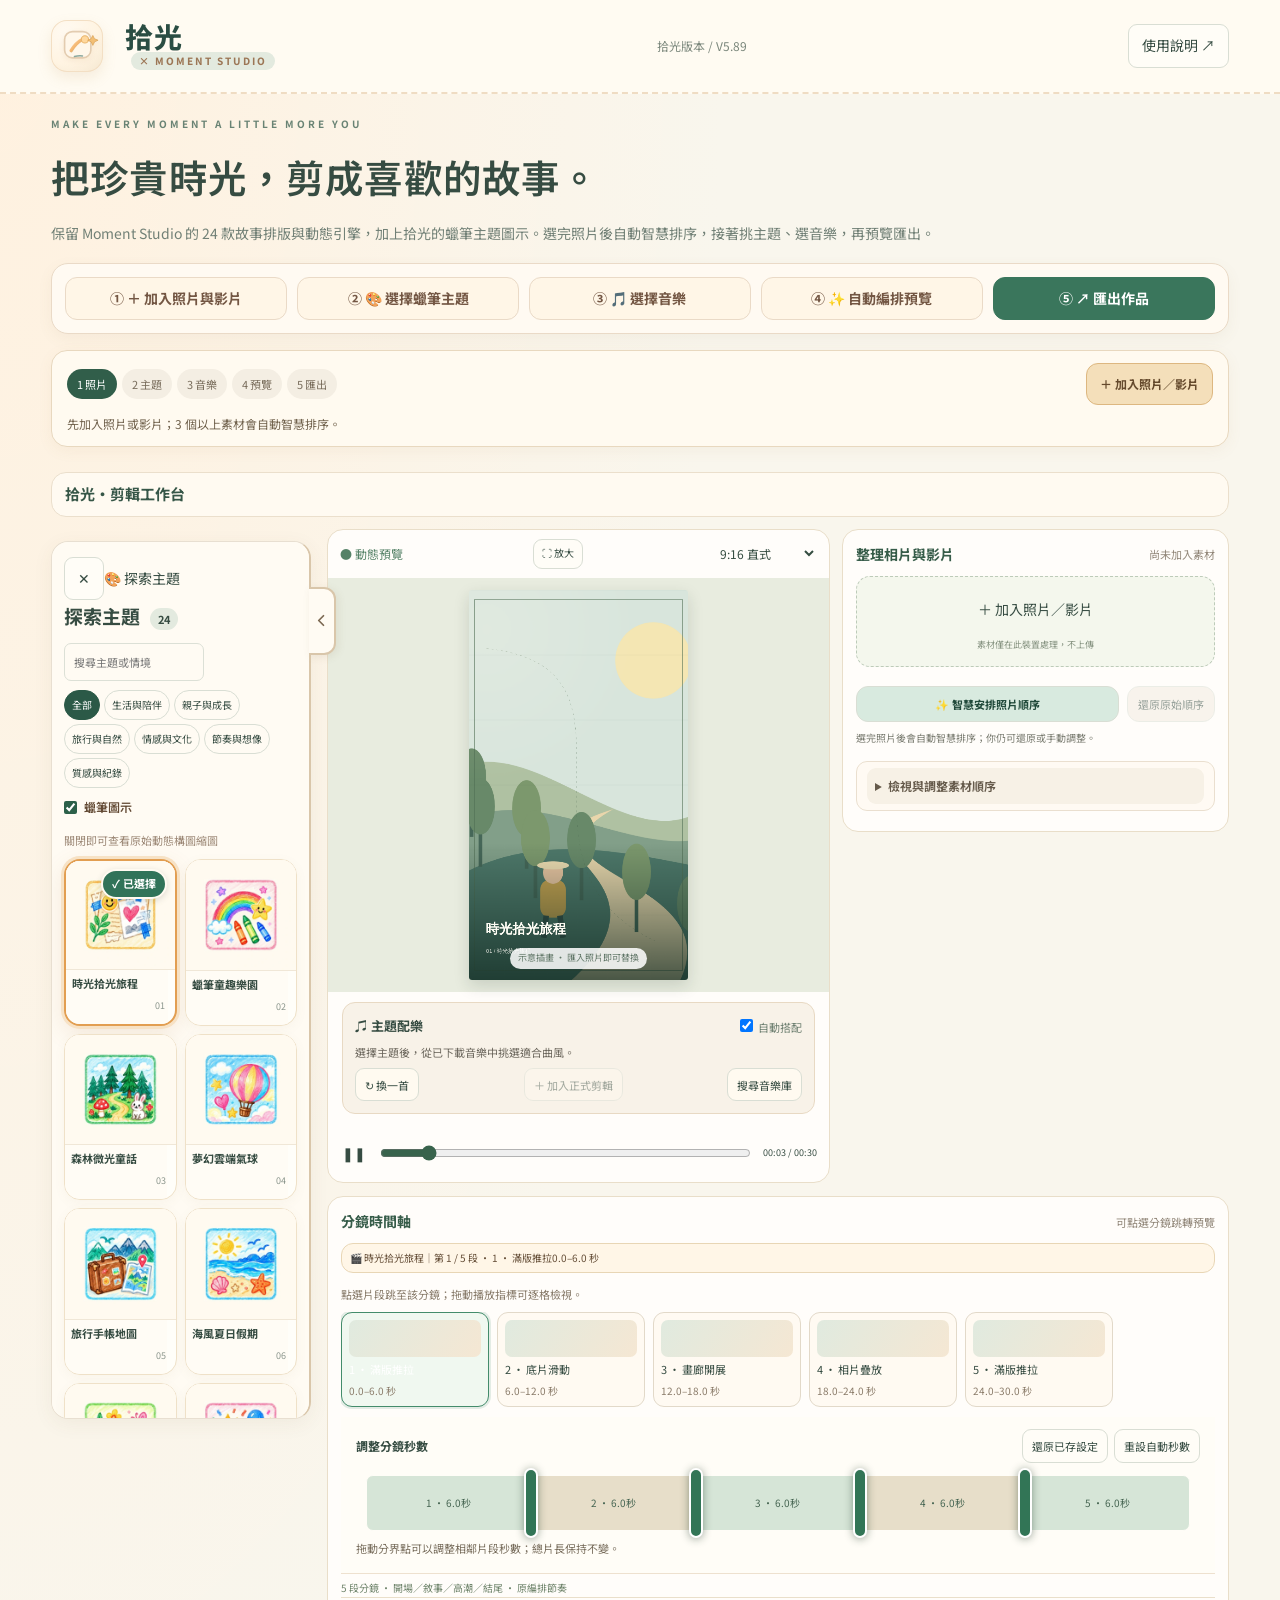
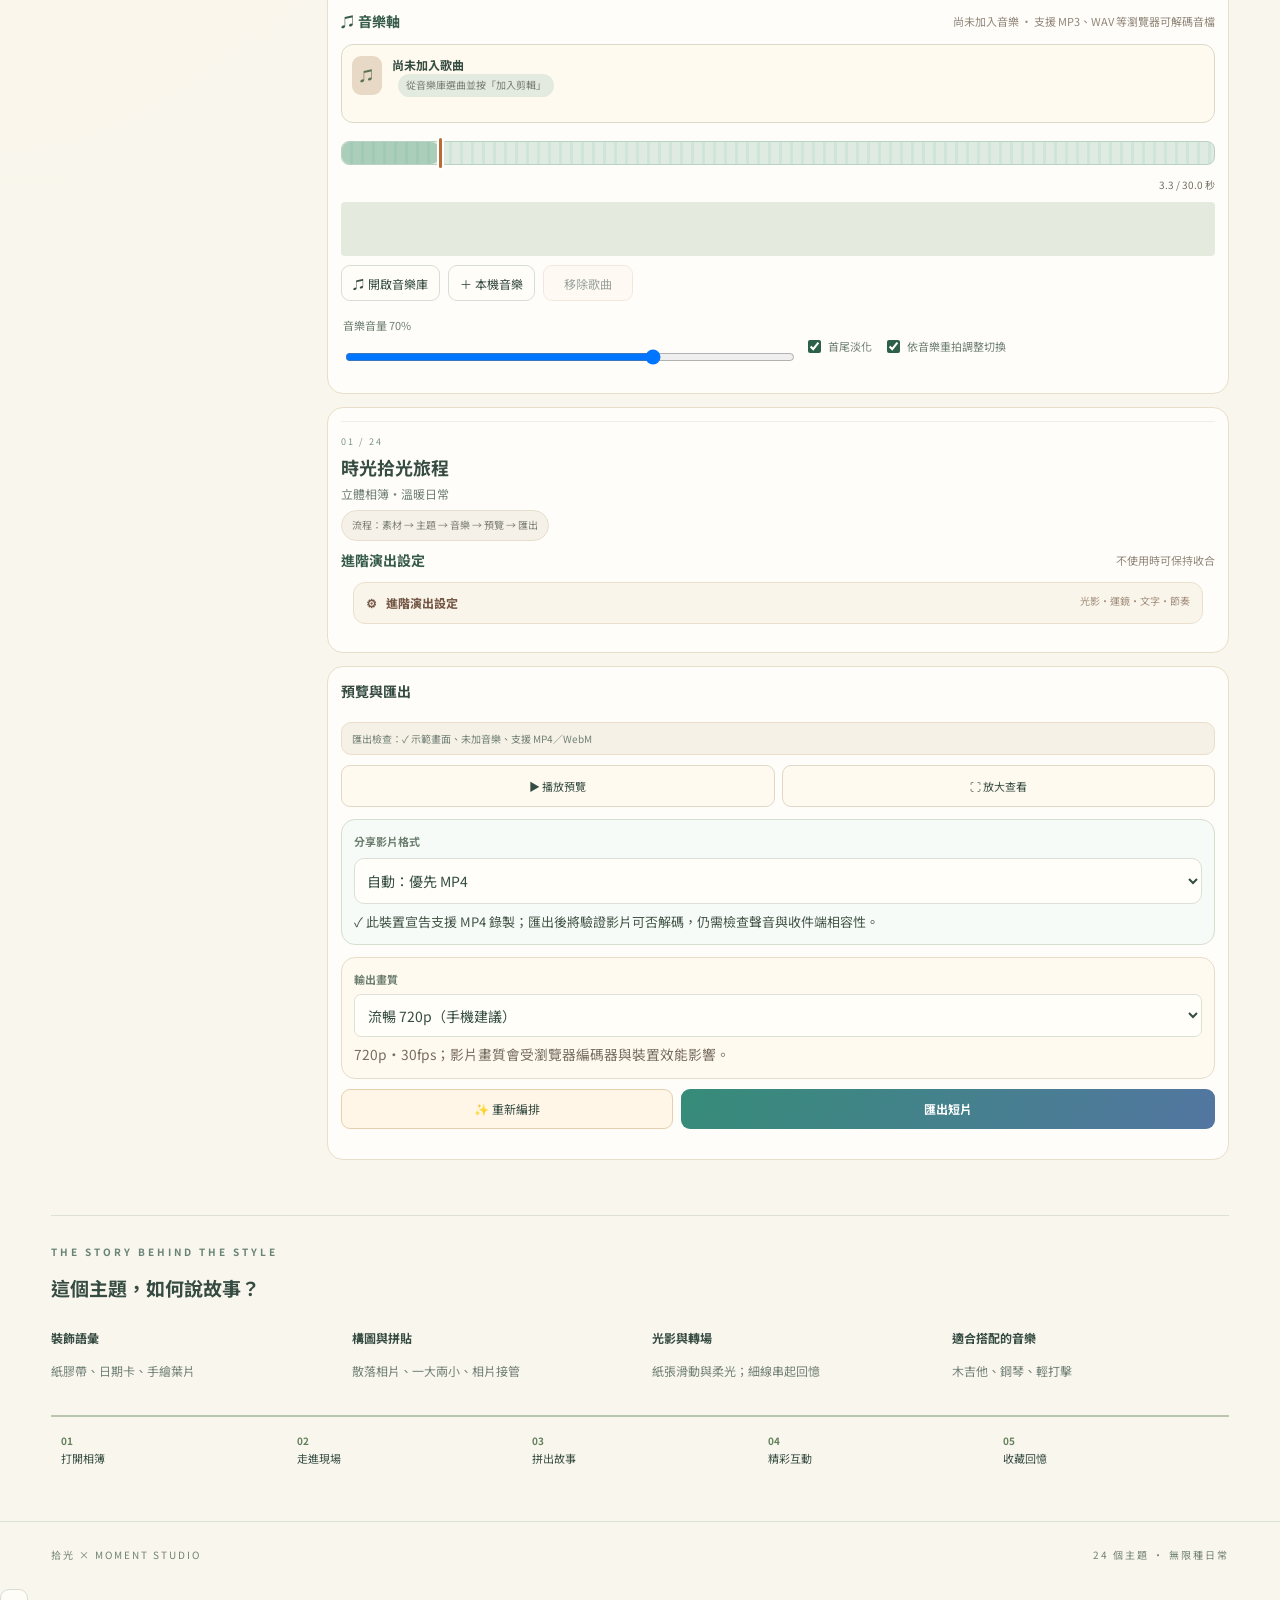
==== index.html @ 20cb9cae "Add files via upload" ====
<!doctype html><html lang="zh-Hant"><head><meta charset="utf-8"><meta name="viewport" content="width=device-width,initial-scale=1"><meta name="theme-color" content="#f5f3ec"><title>拾光 × Moment Studio V5.89</title><link rel="stylesheet" href="style.css"><link rel="stylesheet" href="mobile-v557.css?v=588"><link rel="stylesheet" href="mobile-studio-v588.css?v=588"></head><body><header><a class="brand" href="#" aria-label="拾光 × Moment Studio 首頁"><span class="brandmark" aria-hidden="true"><svg viewBox="0 0 64 64" role="img" focusable="false"><defs><linearGradient id="sgGlow" x1="0" x2="1" y1="0" y2="1"><stop offset="0%" stop-color="#ffd7a8"/><stop offset="52%" stop-color="#f3b56e"/><stop offset="100%" stop-color="#7db2a6"/></linearGradient></defs><rect x="7" y="10" width="40" height="40" rx="12" fill="#fff7ea" stroke="#e3ccb0" stroke-width="2.5"/><path d="M17 39c6-10 11-14 17-17" fill="none" stroke="url(#sgGlow)" stroke-width="5.2" stroke-linecap="round"/><circle cx="38" cy="22" r="5.5" fill="#ffd89e" stroke="#e8b56c" stroke-width="1.6"/><path d="M50 16l2.5 5 5.5 2.2-5.3 2.3L50 31l-2.5-5.4-5.3-2.3 5.2-2.2z" fill="#f3bf74" stroke="#dea85f" stroke-width="1.3"/><path d="M22 48c4.2-1.1 8.2-1.4 12.3-.9" fill="none" stroke="#8ba89e" stroke-width="2.2" stroke-linecap="round"/></svg></span><span class="brandtext"><b>拾光</b><small>× MOMENT STUDIO</small></span></a><span class="version">拾光版本 / V5.89</span><button id="help">使用說明 ↗</button></header><main><section class="intro"><div class="eyebrow">MAKE EVERY MOMENT A LITTLE MORE YOU</div><h1>把珍貴時光，剪成喜歡的故事。</h1><p>保留 Moment Studio 的 24 款故事排版與動態引擎，加上拾光的蠟筆主題圖示。選完照片後自動智慧排序，接著挑主題、選音樂，再預覽匯出。</p></section><div class="quickstart" aria-label="快速成片操作"><button type="button" id="quickUpload">① ＋ 加入照片與影片</button><button type="button" id="quickThemes">② 🎨 選擇蠟筆主題</button><button type="button" id="quickMusic">③ 🎵 選擇音樂</button><button type="button" id="quickCreate">④ ✨ 自動編排預覽</button><button type="button" id="quickExport">⑤ ↗ 匯出作品</button></div><div id="guidedProgress" class="guided-progress" aria-label="製片進度" aria-live="polite"></div><div class="workspace"><section class="catalog"><div class="sectionhead"><h2>探索主題 <small>24</small></h2><label class="search"><input id="search" placeholder="搜尋主題或情境" aria-label="搜尋主題"></label></div><nav id="filters" aria-label="主題分類"></nav><div class="theme-controls"><label class="check"><input id="showIllustrations" type="checkbox" checked>蠟筆圖示</label><span>關閉即可查看原始動態構圖縮圖</span></div><div id="cards" class="cards"></div><p id="empty" hidden>找不到符合的主題，試試其他關鍵字。</p></section><aside class="editor"><div class="previewhead"><span class="live">● 動態預覽</span><button id="expand" aria-label="放大預覽">⛶ 放大</button><select id="ratio" aria-label="畫面比例"><option value="portrait">9:16 直式</option><option value="landscape">16:9 橫式</option><option value="square">1:1 正方形</option></select></div><div class="stage"><canvas id="canvas" width="540" height="960" aria-label="主題動畫預覽"></canvas><span id="sample">示意插畫 · 匯入照片即可替換</span></div><div class="transport"><button id="play" aria-label="播放或暫停">❚❚</button><input id="seek" type="range" min="0" max="30" step="0.01" value="0" aria-label="播放進度"><span id="clock">00:00 / 00:30</span></div><div class="shotbar"><div class="shotbar-title"><b>分鏡</b><button type="button" id="previewDemo">▶ 重播範例</button></div><div id="shots"></div><span id="shotInfo"></span></div><div class="settings"><div class="selected"><span id="selNum">01 / 24</span><h2 id="selTitle"></h2><p id="selDesc"></p><div class="compact-flow">流程：素材 → 主題 → 音樂 → 預覽 → 匯出</div></div><details class="advanced-settings"><summary>進階演出設定 <span>光影・運鏡・文字・節奏</span></summary><section class="sceneSettings"><b>場景演出</b><p id="sceneDescription"></p><div class="row"><label class="check"><input id="foreground" type="checkbox" checked>主題前景</label><label class="check"><input id="light" type="checkbox" checked>環境光影</label></div><div class="row"><label class="check"><input id="opening" type="checkbox" checked>故事開場</label><label class="check"><input id="ending" type="checkbox" checked>回憶收尾</label></div><label>光影與前景強度<select id="atmosphere"><option value="0.5">輕柔</option><option value="1" selected>標準</option><option value="1.4">豐富</option></select></label></section><label>影片標題<input id="title" maxlength="32" placeholder="今天的小小冒險"></label><div class="row"><label>片長<select id="duration"><option value="15">15 秒</option><option value="30" selected>30 秒</option><option value="60">60 秒</option></select></label><label>裝飾<select id="density"><option value="0.4">清爽</option><option value="1" selected>標準</option><option value="1.6">豐富</option></select></label><label>節奏<select id="pace"><option value="0.75">溫柔</option><option value="1" selected>標準</option><option value="1.35">活潑</option></select></label></div><div class="row"><label>鏡頭動態<select id="motion"><option value="0">固定</option><option value="1" selected>柔和推拉</option><option value="1.6">明顯推拉</option></select></label><label>照片構圖（建議完整保留）<select id="fit"><option value="contain" selected>完整保留</option><option value="cover">填滿畫面（會裁切）</option></select></label></div><div class="row"><label>鏡頭曲線<select id="curve"><option value="auto">依主題</option><option value="gentle">柔順</option><option value="cinema">慢—快—慢</option><option value="snappy">節奏加速</option></select></label><label>文字動畫<select id="textMotion"><option value="auto">依主題</option><option value="reveal">滑入揭露</option><option value="type">逐字出現</option><option value="pop">放大落位</option><option value="none">靜態</option></select></label></div><label>文字顯示<select id="textScope"><option value="story">每段故事</option><option value="ends">僅開場與結尾</option><option value="all">全片標題</option></select></label><label class="check"><input id="reduced" type="checkbox">減少動態</label></details><div class="sideblock-label">1. 素材</div><div class="upload"><input id="files" type="file" accept="image/*,video/*" multiple hidden><button id="upload">＋ 加入照片／影片</button><span>素材僅在此裝置處理，不上傳</span></div><div class="story-actions"><button id="storyOptimize" type="button">✨ 智慧安排照片順序</button><button id="storyRestore" type="button" disabled>還原原始順序</button><span id="storyReason">選完照片後會自動智慧排序；你仍可還原或手動調整。</span></div><div id="mediaList"></div><div id="workflowHint" class="workflow-hint">流程：① 加入照片／影片 → ② 自動智慧排序 → ③ 選擇蠟筆主題 → ④ 選擇音樂 → ⑤ 預覽與匯出</div><div class="sideblock-label">2. 音樂</div><section class="musicpanel"><div class="sectionhead"><b>♫ 配樂</b><button type="button" id="openMusicLibrary">🎵 搜尋音樂庫</button><button id="musicAdd">匯入音檔</button></div><input id="musicFile" type="file" accept="audio/*,.mp3,.wav,.m4a" hidden><p id="musicName">尚未加入音樂 · 支援 MP3、WAV 等瀏覽器可解碼音檔</p><label class="check"><input id="beatSync" type="checkbox" checked>依音樂重拍調整切換</label><p id="beatStatus">加入配樂後，自動估計重拍；不明顯時保留原節奏。</p><canvas id="wave" width="600" height="80" aria-label="配樂波形"></canvas><label>音樂音量 <output id="volText">70%</output><input id="volume" type="range" min="0" max="100" value="70"></label><label>音樂起點（秒）<input id="musicStart" type="number" min="0" value="0" step="0.1" disabled></label><div class="row"><label class="check"><input id="loopMusic" type="checkbox" checked>不足時循環</label><label class="check"><input id="fadeMusic" type="checkbox" checked>首尾淡化</label></div><button id="musicRemove" class="textbtn" disabled>移除配樂</button></section><p id="exportReadiness" class="export-readiness" role="status">正在檢查匯出相容性…</p><div class="sideblock-label">3. 輸出</div><div class="actions"><button id="shuffle">✨ 重新編排</button><button id="export" class="primary">匯出短片</button></div><div class="project-savebar" id="projectSaveBar"><strong>專案管理</strong><button type="button" id="projectSaveLocal">儲存專案</button><button type="button" id="projectRestoreLocal">開啟已存專案</button><button type="button" id="projectExportFull">下載完整備份</button><button type="button" id="projectImportFull">匯入備份</button><input id="projectBackupFile" type="file" accept=".momentproj,application/json" hidden><span id="projectSaveStatus" role="status">本機保存包含照片、影片與音樂；清除網站資料會遺失。</span></div><button id="save" class="textbtn">下載編排設定 JSON</button><p class="notice">V5.89：主題點選即時預覽、分鏡提示與配樂狀態。原有可還原的智慧選片排序；使用曝光、細節、色彩與畫面方向安排素材。仍為模板自動編排，可加入本機配樂。影片原音仍靜音；尚未接入 AI 人臉辨識；使用「完整保留」可避免照片被裁切，請先確認構圖。</p><div id="exportProgress" hidden><progress id="progress" max="100" value="0"></progress><button id="cancelExport">取消匯出</button></div><p id="status" role="status"></p><div id="result" hidden><b>匯出完成 · 先播放檢查</b><video id="resultVideo" controls playsinline></video><a id="resultDownload" download>下載影片</a><button id="closeResult" class="textbtn">關閉結果</button></div></div></aside></div><section class="mobile-workbar" aria-label="手機快速剪輯工具"><button type="button" id="mobileMedia">＋ 素材</button><button type="button" id="mobileTheme">🎨 主題</button><button type="button" id="mobilePreview">▶ 預覽</button><button type="button" id="mobileExport">↗ 匯出</button></section><section class="details"><div class="eyebrow">THE STORY BEHIND THE STYLE</div><h2>這個主題，如何說故事？</h2><div id="specs"></div><div class="timeline" id="timeline"></div></section></main><footer>拾光 × MOMENT STUDIO <span>24 個主題 · 無限種日常</span></footer><dialog id="dialog"><h2>讓回憶動起來</h2><p>① 選擇主題，先觀看示意插畫動畫。</p><p>② 加入照片或影片，用上下按鈕調整順序。影片會靜音、以原速循環使用。</p><p>③ 調整標題、比例、節奏與裝飾；拖曳進度條檢視構圖。</p><p>④ 從音樂庫搜尋試聽，取得合規音檔後匯入，並調整起點與音量，再匯出 MP4 或 WebM（依瀏覽器支援）。匯出需等待完整片長，請留在此頁，完成後可直接播放檢查。</p><p>重拍來自音訊能量變化估計，並非每首歌都能準確識別；可取消重拍調整。<br>瀏覽器支援 FaceDetector 時可嘗試偵測照片人臉，不支援時回退至視覺特徵分析；影片原音靜音，可另外加入配樂。素材不會上傳，重新整理後需重新加入；JSON 僅保留編排設定，不包含照片或影片。</p><button id="closeDialog" class="primary">開始創作</button></dialog><script src="engine.js"></script><script src="atmosphere.js"></script><script src="app.js"></script><script src="fusion.js"></script><script src="upgrade-v51.js"></script><dialog id="musicLibrary" class="music-library-dialog"><div class="music-dialog-head"><b>🎵 拾光音樂素材中心</b><button id="closeMusicLibrary" type="button">✕ 關閉</button></div><p>可以在此搜尋與試聽。網路曲目需先確認影片同步使用授權並取得合法音檔；本機選取的音樂可直接加入時間軸。</p><iframe id="musicLibraryFrame" title="音樂素材中心" loading="lazy" src="music-center/index.html?v=5.76"></iframe></dialog><script src="upgrade-v52.js"></script><script src="upgrade-v512.js"></script><script src="upgrade-v518.js"></script><script src="upgrade-v523.js"></script><script src="workspace-v525.js"></script><script src="timeline-v526.js"></script><script src="timeline-v527.js"></script><script src="project-v529.js"></script><script src="music-full-v530.js"></script><script src="workspace-v532.js"></script><script src="sidebar-edge-v533.js"></script><script src="audio-focus-v549.js"></script><script src="theme-music-v552.js"></script><script src="cover-share-v554.js"></script><script src="share-mobile-v555.js"></script><script src="export-format-v556.js"></script><script src="mobile-v557.js?v=588"></script><script src="mobile-v561.js"></script><script src="mobile-studio-v588.js?v=588"></script></body></html>
---- style.css ----
*{box-sizing:border-box}body{margin:0;background:#f7f6f0;color:#263a34;font:14px/1.65 -apple-system,BlinkMacSystemFont,'Segoe UI','Noto Sans TC',sans-serif}button,input,select{font:inherit}button,select{cursor:pointer}button{border:1px solid #d9ded4;background:#fffdf7;color:inherit;border-radius:9px;padding:9px 13px;min-height:42px}button:hover{border-color:#377965;background:#edf3eb}button:disabled{opacity:.5;cursor:wait}button:focus-visible,input:focus-visible,select:focus-visible{outline:3px solid #d39c54;outline-offset:2px}header{display:flex;align-items:center;justify-content:space-between;border-bottom:1px solid #e0e4d9;padding:20px 4vw;background:#faf9f4}.brand{color:#264c3e;text-decoration:none;font-size:30px;display:flex;gap:12px;align-items:center}.brand span{font-size:10px;letter-spacing:2px;padding-left:8px}.version{font-size:12px;color:#7b877c}main{max-width:1530px;padding:38px 4vw;margin:auto}.eyebrow{font-size:10px;letter-spacing:3px;color:#698374;font-weight:700}h1{font-size:clamp(27px,3vw,42px);font-weight:600;letter-spacing:1px;margin:12px 0}p{color:#718076}.intro{margin-bottom:35px}.workspace{display:grid;grid-template-columns:minmax(0,1fr) 370px;gap:32px;align-items:start}.sectionhead{display:flex;align-items:center;justify-content:space-between;gap:14px}h2{font-size:19px;margin:0}small{font-size:11px;background:#e3eadf;border-radius:20px;padding:3px 8px;margin-left:6px}.search input{max-width:190px;background:transparent}input,select{width:100%;border:1px solid #dce0d6;background:#fffef9;border-radius:7px;padding:9px;color:#354d41;min-width:0}nav{display:flex;gap:7px;flex-wrap:wrap;margin:20px 0 25px}nav button{font-size:12px;border-radius:22px;padding:5px 12px;min-height:35px;background:transparent}nav button.active{background:#2b5947;color:white;border-color:#2b5947}.cards{display:grid;grid-template-columns:repeat(3,minmax(0,1fr));gap:19px 14px}.card{padding:0;overflow:hidden;text-align:left;border:1px solid #e2e4da;border-radius:12px;background:#fffef9;transition:transform .2s,box-shadow .2s;position:relative}.card:hover{transform:translateY(-3px);box-shadow:0 7px 20px #243d3612}.card.active{outline:2px solid #42765b;outline-offset:3px}.card canvas{display:block;width:100%;height:auto;aspect-ratio:4/3}.card .meta{padding:12px}.card b{font-size:13px;display:block}.card small{float:right;font-size:9px;margin-top:2px;background:none;color:#8a958c;padding:0}.card p{font-size:10px;margin:5px 0 0}.editor{background:#fffdf8;border:1px solid #dce1d7;border-radius:15px;overflow:hidden;box-shadow:0 8px 24px #23463108;position:sticky;top:16px}.previewhead{padding:12px 16px;display:flex;justify-content:space-between;align-items:center;font-size:12px}.previewhead select{width:120px;border:0;background:transparent;padding:4px}.live{color:#558267;font-size:11px}.stage{background:#e8ecdf;display:flex;align-items:center;justify-content:center;position:relative;min-height:260px;padding:18px}#canvas{display:block;max-width:100%;width:auto;height:365px;max-height:55vh;box-shadow:0 6px 16px #1b302126;border-radius:3px}#sample{position:absolute;bottom:23px;background:#ffffffdc;color:#5f7566;padding:3px 8px;border-radius:20px;font-size:9px}.transport{display:flex;gap:10px;padding:8px 15px;align-items:center}.transport button{border:0;background:none;padding:0;min-width:28px}.transport input{padding:0;accent-color:#38634c;min-width:40px}.transport span{font-size:9px;white-space:nowrap;font-variant-numeric:tabular-nums}.settings{padding:12px 18px 18px}.selected{border-top:1px solid #edf0e7;padding-top:13px}.selected span{font-size:9px;letter-spacing:2px;color:#7a9483}.selected h2{margin:4px 0}.selected p{font-size:11px;margin:5px 0 15px}label{display:block;font-size:11px;color:#6d7f70}label input,label select{margin-top:4px}.row{display:flex;gap:8px;margin:10px 0}.row label{flex:1}.check{display:flex;align-items:center;gap:7px}.check input{width:auto;margin:0;accent-color:#2c6049}.upload{border:1px dashed #bdcbb9;border-radius:9px;text-align:center;padding:13px;margin-top:15px;background:#f4f7ed}.upload button{border:0;background:none;display:block;width:100%;padding:0}.upload span{font-size:9px;color:#879482}.actions{display:flex;gap:8px;margin-top:14px}.actions button{flex:1;font-size:12px}.primary{background:#2c5c48;color:white;border-color:#2c5c48}.primary:hover{background:#204c39;color:white}.notice{font-size:10px;line-height:1.7;color:#889184}.textbtn{font-size:10px;border:0;background:transparent;padding:4px;min-height:30px;width:100%}#status{font-size:11px;color:#875d2c}.media{display:flex;align-items:center;gap:5px;padding:6px 0;border-bottom:1px solid #e9ede2}.media span{overflow:hidden;text-overflow:ellipsis;white-space:nowrap;flex:1;font-size:10px}.media button{padding:2px 8px;min-height:32px}.details{margin-top:55px;padding-top:28px;border-top:1px solid #dce0d5}.details h2{margin:12px 0 22px}#specs{display:grid;grid-template-columns:repeat(4,1fr);gap:24px}#specs b{font-size:12px}#specs p{font-size:12px}.timeline{display:flex;margin-top:22px;border-top:2px solid #b8c7ae}.timeline div{flex:1;padding:16px 10px;font-size:11px}.timeline b{display:block;color:#64815d;font-size:10px}footer{padding:25px 4vw;border-top:1px solid #dde2d6;font-size:10px;letter-spacing:2px;color:#728473;display:flex;justify-content:space-between}dialog{border:0;border-radius:16px;max-width:500px;width:90%;padding:28px;box-shadow:0 20px 80px #0003}dialog::backdrop{background:#183c3266}dialog p{font-size:13px}@media(min-width:1400px){.cards{grid-template-columns:repeat(4,minmax(0,1fr))}}@media(max-width:1000px){.cards{grid-template-columns:repeat(2,minmax(0,1fr))}.workspace{gap:22px;grid-template-columns:minmax(0,1fr) 330px}}@media(max-width:700px){header{padding:14px 5vw}.brand{font-size:25px}.brand span{font-size:8px;letter-spacing:1px}.version{display:none}header button{font-size:11px}main{padding:25px 5vw}.intro{margin-bottom:24px}.intro p{font-size:12px}.workspace{display:flex;flex-direction:column}.editor{position:static;order:-1;width:100%}.catalog{width:100%}.stage{padding:13px}#canvas{height:350px}.cards{grid-template-columns:repeat(2,minmax(0,1fr));gap:15px}.search input{width:145px}.details{margin-top:32px}#specs{grid-template-columns:1fr 1fr;gap:12px}.timeline{flex-wrap:wrap}.timeline div{flex:1 1 30%}footer span{display:none}}
.musicpanel{background:#f3f4ec;border-radius:10px;padding:13px;margin-top:18px}.musicpanel b{font-size:12px}.musicpanel p{font-size:10px;overflow-wrap:anywhere}.musicpanel button{font-size:11px;min-height:36px}.musicpanel output{float:right}.musicpanel input[type=range]{accent-color:#466d51;padding:0}.musicpanel .check{font-size:10px}#wave{width:100%;height:40px;background:#e5eade;border-radius:4px;margin:3px 0 10px}#exportProgress{margin:15px 0;display:flex;align-items:center;gap:10px}#exportProgress[hidden]{display:none}progress{width:100%;accent-color:#477858}#cancelExport{white-space:nowrap;font-size:11px}#result{background:#eaf0e2;border-radius:10px;padding:14px;margin-top:12px}#result b{font-size:12px}#resultVideo{width:100%;max-height:360px;margin:10px 0;background:#26372d}#resultDownload{display:block;text-align:center;background:#315a42;color:white;padding:9px;border-radius:7px;text-decoration:none}.previewhead #expand{font-size:10px;min-height:30px;padding:4px 8px}.editor.expanded{position:fixed;inset:12px;z-index:30;overflow:auto;top:12px;box-shadow:0 0 0 50vw #243e36bb}.editor.expanded .stage{height:65vh}.editor.expanded #canvas{height:100%;max-height:62vh}.editor.expanded .settings{max-width:650px;margin:auto}.editor.expanded .transport{max-width:650px;margin:auto}.editor.expanded .previewhead{position:sticky;top:0;background:#fffdf8;z-index:1}body.preview-open{overflow:hidden}
.shotbar{border-top:1px solid #e4e8dd;padding:12px 16px;background:#f6f7ef}.shotbar b{font-size:11px}.shotbar>span{font-size:10px;color:#70856c;display:block;margin-top:6px}#shots{display:flex;overflow-x:auto;gap:5px;margin-top:9px;padding:3px 2px 5px;scrollbar-width:thin}#shots button{min-width:67px;min-height:48px;padding:5px;font-size:10px;line-height:1.6;border-radius:6px}#shots button span{display:block;color:#809477;font-size:9px}#shots button.active{background:#38654c;color:#fff}#shots button.active span{color:#e0e6d7}#beatStatus{line-height:1.5}.settings>label{margin-top:9px}

.sceneSettings{border:1px solid #dce4d4;background:#f2f5eb;border-radius:9px;padding:12px;margin:12px 0}.sceneSettings b{font-size:12px}.sceneSettings p{font-size:10px;margin:5px 0 8px}.sceneSettings .check{font-size:11px}.sceneSettings .row{margin:7px 0}

/* V5.0 fusion: Moment layout and renderer are deliberately preserved */
:root{--crayon-paper:#fffaf0;--crayon-ink:#513f32;--crayon-pink:#f5bcb4;--crayon-blue:#a3d6e8}
body{background:radial-gradient(ellipse at 0 0,#fff1df 0,transparent 40%),#f9f6ed;color:#364c42}
header{background:#fffbf2;border-bottom:2px dashed #efdcc3}
.brand{font-weight:750}
.intro{margin-bottom:18px}.intro h1{letter-spacing:.03em}
.quickstart{display:flex;gap:10px;flex-wrap:wrap;margin:0 0 28px;background:#fffaf2;border:1px solid #eadac7;border-radius:17px;padding:13px;box-shadow:0 5px 15px #856f4910}
.quickstart button{flex:1 1 160px;background:#fff6e7;border-radius:12px;border:1px solid #eadac7;font-weight:700;color:#735643}
.quickstart button:hover{background:#f7e8ce;border-color:#d9a77d}
.quickstart button.primary-step,.quickstart button:last-child{background:#3a765c;color:white;border-color:#3a765c}
.theme-controls{display:flex;align-items:center;gap:14px;justify-content:space-between;flex-wrap:wrap;margin:-8px 0 17px;color:#9d8977;font-size:11px}
.theme-controls .check{font-size:12px;color:#634a34;font-weight:600}
.card{border:1px solid #efe1c8;border-radius:15px;box-shadow:0 3px 12px #93784b0d}
.card.active{outline-color:#e7a664;box-shadow:0 5px 20px #d7a87944}
.card-visual{position:relative;overflow:hidden;background:#fff7e8}
.card-visual canvas{width:100%}
.card-visual .crayon-icon{position:absolute;inset:0;width:100%;height:100%;object-fit:contain;background:#fff8eb;transition:opacity .2s}
body.fusion-dynamic-thumbs .card-visual .crayon-icon{opacity:0;pointer-events:none}
.card:hover .card-visual .crayon-icon{transform:scale(1.025)}
.card .meta{background:#fffcf5}
.editor{border:1px solid #ebdcc6;background:#fffdf9}
.settings{padding-bottom:18px}
.advanced-settings{border:1px solid #e9dfcd;border-radius:11px;background:#fffaf0;margin:13px 0 15px;padding:0 12px}
.advanced-settings summary{list-style:none;cursor:pointer;padding:13px 1px;font-size:12px;font-weight:750;color:#755946}
.advanced-settings summary::-webkit-details-marker{display:none}
.advanced-settings summary:before{content:'⚙ ';margin-right:6px}
.advanced-settings summary span{font-weight:400;font-size:10px;color:#a28e7c;float:right}
.advanced-settings[open] summary{border-bottom:1px dashed #e5d8c5}
.advanced-settings>label{margin:12px 0}
.advanced-settings .sceneSettings{margin-top:13px}
#export.primary{background:linear-gradient(120deg,#368c78,#5376a1);border:0;font-weight:bold}
@media(max-width:700px){.quickstart{display:grid;grid-template-columns:1fr 1fr;gap:7px}.quickstart button{font-size:11px;padding:9px 5px;min-height:49px}.intro h1{font-size:26px}.card .meta{padding:9px}.card p{font-size:10px}.stage{min-height:250px}.advanced-settings summary span{font-size:9px}}

/* V5.1 — contextual actions, responsive mobile editing, accessibility */
.shotbar-title{display:flex;align-items:center;justify-content:space-between;gap:10px}
#previewDemo{font-size:11px;font-weight:700;padding:7px 11px;color:#3a6955;background:#edf4e9;border:1px solid #c7dcca;border-radius:9px;min-height:32px}
#previewDemo:hover{background:#dcebdc}
.card-visual .selected-pill{display:none;position:absolute;right:8px;top:8px;background:#2f7052;color:white;padding:5px 9px;border-radius:99px;font-size:11px;font-weight:700;box-shadow:0 2px 7px #0002}
.card.active .selected-pill{display:block}
.export-check{font-size:11px;line-height:1.6;background:#f0f6ed;border:1px solid #d0e3ce;border-radius:10px;padding:10px 12px;margin:12px 0;color:#49694f}
.export-check.warn{background:#fff1e5;border-color:#f0c5a0;color:#965421}
.mobile-workbar{display:none}
button:focus-visible,input:focus-visible,select:focus-visible,.card:focus-visible{outline:3px solid #e4a65e;outline-offset:2px}
@media(max-width:700px){
 body{padding-bottom:78px}
 .mobile-workbar{position:fixed;bottom:0;left:0;right:0;z-index:70;display:grid;grid-template-columns:repeat(4,minmax(0,1fr));padding:9px max(8px,env(safe-area-inset-right)) calc(8px + env(safe-area-inset-bottom)) max(8px,env(safe-area-inset-left));gap:7px;background:#fffaf0f2;backdrop-filter:blur(12px);box-shadow:0 -4px 20px #5e49251e;border-top:1px solid #e7d9c0}
 .mobile-workbar button{border-radius:12px;min-height:47px;border:1px solid #e2d7c6;background:#fff7e7;color:#624a37;font-size:12px;font-weight:700;padding:6px}
 .mobile-workbar button:last-child{background:#3e8068;color:white;border-color:#3e8068}
 .previewhead select{max-width:128px}
 .transport input[type=range]{min-width:60px}
 .shotbar{padding:10px}
 #shots button{min-width:95px;min-height:56px;font-size:11px}
 .stage{scroll-margin-top:80px}
 .catalog,.editor{scroll-margin-top:12px}
 .actions button{min-height:48px}
}

/* V5.2 integrated music workspace */
.music-library-dialog{width:min(1080px,96vw);height:min(92dvh,900px);max-width:none;max-height:none;border:1px solid #e5dbca;border-radius:22px;padding:14px;background:#fffaf1;color:#423d35;box-shadow:0 25px 100px #18120d66} .music-library-dialog::backdrop{background:#17212291}.music-dialog-head{display:flex;justify-content:space-between;align-items:center;gap:10px;padding:4px 8px 12px}.music-dialog-head button{border:1px solid #d8cbb3;background:#fff;border-radius:12px;padding:9px 14px;cursor:pointer}.music-library-dialog p{font-size:12px;margin:0 7px 10px;color:#726654}.music-library-dialog iframe{width:100%;height:calc(100% - 94px);border:0;border-radius:12px;background:#edf3fb}.musicpanel .sectionhead{gap:6px;flex-wrap:wrap}.musicpanel .sectionhead button{white-space:nowrap}@media(max-width:720px){.music-library-dialog{width:100vw;height:100dvh;max-height:100dvh;border-radius:0;padding:8px}.music-library-dialog iframe{height:calc(100% - 110px)}}

/* V5.4 mobile ergonomics and scrolling shots */
#shots{overscroll-behavior-x:contain;scroll-snap-type:x proximity;scrollbar-width:thin}
#shots button{scroll-snap-align:start;touch-action:manipulation}
@media(max-width:700px){.shotbar-title{align-items:flex-start}.shotbar-title b{font-size:13px}#shots{display:flex;overflow-x:auto;-webkit-overflow-scrolling:touch;gap:8px;padding-bottom:8px}#shots button{flex:0 0 130px;min-height:65px}.musicpanel button{min-height:40px}.stage canvas{max-height:58dvh;object-fit:contain}.transport #seek{touch-action:pan-y}.card{touch-action:manipulation}}

/* V5.7 export readiness */
.export-readiness{font-size:13px;line-height:1.65;padding:10px 12px;border:1px solid #b6d4c0;background:#f1fbf4;border-radius:12px;margin:12px 0}.export-readiness[data-ready="no"]{background:#fff5e9;border-color:#e5bf96}

/* V5.8 explainable story controls */
.story-actions{display:flex;flex-wrap:wrap;gap:8px;align-items:center;margin:12px 0;padding:12px;border:1px solid #dfd8c9;border-radius:15px;background:#fffaf1}.story-actions button{border-radius:12px;min-height:42px;padding:9px 12px}.story-actions #storyOptimize{background:#d8eadf;color:#214a3b;font-weight:700}.story-actions #storyRestore{background:#f3ebdf}.story-actions span{font-size:12px;line-height:1.5;color:#746b5e;flex:1 1 200px}@media(max-width:640px){.story-actions button{flex:1 1 130px}}


/* V5.11 — independent complete-icon frame; keep 4:3 for motion previews */
.cards{align-items:stretch;gap:18px 14px}
.card{display:flex;flex-direction:column;min-width:0;isolation:isolate;border-radius:17px;overflow:hidden;transition:transform .18s ease,box-shadow .18s ease,border-color .18s ease}
.card-visual{aspect-ratio:1 / 1;min-height:0;width:100%;overflow:hidden;position:relative;background:#fffaf1;flex:none;padding:8px}
.card-visual .crayon-icon{position:absolute;inset:0;display:block;width:100%;height:100%;object-fit:contain;object-position:center;padding:9%;box-sizing:border-box;background:#fffaf1;transform:none!important;transition:opacity .2s ease}
.card-visual canvas{position:absolute;inset:0;width:100%;height:100%;object-fit:cover;border-radius:18px}
body.fusion-dynamic-thumbs .card-visual{aspect-ratio:4 / 3}
body.fusion-dynamic-thumbs .card-visual .crayon-icon{opacity:0;pointer-events:none}
.card .meta{flex:1;min-height:83px;padding:11px 12px 13px;display:flex;flex-direction:column;justify-content:flex-start}
.card .meta b{font-size:13px;line-height:1.4;margin-right:28px;overflow-wrap:anywhere}
.card .meta p{margin-top:5px;line-height:1.4;font-size:11px;overflow-wrap:anywhere}
.card .meta small{position:absolute;right:12px;bottom:12px;float:none;margin:0}
.card:hover{border-color:#dfa96b;box-shadow:0 8px 22px #b17b3d25;transform:translateY(-2px)}
.card.active{outline:0;border:2px solid #e29e51;box-shadow:0 0 0 3px #f7e2c5,0 7px 24px #ad6a3624}.workflow-hint{margin:10px 0 12px;padding:11px 12px;border:1px dashed #d8ccb7;border-radius:13px;background:#fff8ef;color:#6c5a46;font-size:12px;line-height:1.6}
.card-visual .selected-pill{display:none;position:absolute;z-index:3;top:12px;right:12px;padding:5px 9px;background:#317359;color:white;border:2px solid #fffaf1;border-radius:20px;font-size:11px;line-height:1.4;white-space:nowrap;pointer-events:none}
.card.active .selected-pill{display:inline-flex;align-items:center}
.card:focus-visible{outline:3px solid #d78e42;outline-offset:3px}
@media(max-width:700px){.cards{gap:12px}.card .meta{padding:9px 10px 11px;min-height:86px}.card .meta b{font-size:12px}.card .meta p{font-size:10px}.card-visual .crayon-icon{padding:7%}.card-visual .selected-pill{right:7px;top:7px;padding:3px 6px;font-size:10px}.workflow-hint{font-size:11px;padding:10px}}
@media(prefers-reduced-motion:reduce){.card,.card-visual .crayon-icon{transition:none!important}.card:hover{transform:none}}
/* V5.12 current storyboard and music state */
.scene-live{background:#fff6e7;border:1px solid #e8d6b5;color:#644d36;border-radius:12px;padding:9px 12px;margin:8px 0 12px;font-size:12px;line-height:1.55}
.music-workflow{font-size:12px;line-height:1.55;background:#f5f8f3;border:1px solid #dce9db;color:#425947;border-radius:10px;padding:9px 11px;margin:8px 0 12px}
.music-workflow[data-state="pending"]{background:#fff7e9;border-color:#e8d0a4;color:#76582d}
.music-workflow[data-state="ready"]{background:#eaf7ed;border-color:#b5dec2;color:#27613d}
@media(max-width:700px){.scene-live,.music-workflow{font-size:12px;padding:10px;overflow-wrap:anywhere}}

/* V5.16: all crayon thumbnail assets use square non-clipping viewport */
.card-visual{aspect-ratio:1/1!important;overflow:hidden!important;background:#fffaf1!important}
.card-visual .crayon-icon{width:100%!important;height:100%!important;object-fit:contain!important;object-position:center!important;padding:4%!important;box-sizing:border-box!important;transform:none!important}
.card-visual .selected-pill{z-index:5;right:8px;top:8px}
body.fusion-dynamic-thumbs .card-visual{aspect-ratio:4/3!important}

/* V5.17 individually drawn theme assets; all frame artwork remains visible */
.card-visual .crayon-icon{object-fit:contain!important;object-position:center!important;padding:4%!important;background:#fffaf1!important;}

/* V5.18 workflow: compact guidance, not a replacement editor */
.guided-progress{display:flex;align-items:center;flex-wrap:wrap;gap:9px;margin:-12px 0 25px;padding:12px 15px;background:#fffaf0;border:1px solid #e8d8bf;border-radius:16px;box-shadow:0 4px 15px #a47b4611}
.guided-progress .gp-steps{display:flex;gap:5px;flex:1;min-width:200px;flex-wrap:wrap}
.guided-progress .gp-step{background:#f4eee3;color:#796d5c;border-radius:25px;padding:6px 10px;font-size:11px}
.guided-progress .gp-step.done{background:#e6f0e5;color:#396b4d}
.guided-progress .gp-step.current{background:#315e4a;color:#fff}
.guided-progress .gp-message{flex-basis:100%;font-size:12px;color:#72634e}
.guided-progress .gp-next{border-radius:12px;background:#f4dfba;border-color:#ddb780;color:#654a2d;font-size:12px;font-weight:700}
body.guided-preview .stage{min-height:380px}body.guided-preview #canvas{height:min(64vh,630px);max-height:70vh}
@media(max-width:700px){.guided-progress{margin:0 0 15px;padding:10px}.guided-progress .gp-steps{flex-basis:100%;gap:4px}.guided-progress .gp-step{font-size:10px;padding:5px 7px}.guided-progress .gp-next{width:100%}body.guided-preview #canvas{height:min(60vh,500px)}}

/* V5.21: isolated square theme artwork; full frame visible across breakpoints */
.card-visual .crayon-icon{padding:11%!important;object-fit:contain!important;object-position:center!important;transform:none!important;}
@media(max-width:700px){.card-visual .crayon-icon{padding:8%!important}}


/* V5.22 compact theme cards and simplified right sidebar */
.workspace{grid-template-columns:minmax(0,1fr) 350px;gap:24px}.cards{gap:12px}.card{border-radius:16px}.card .meta{padding:8px 12px 10px;min-height:68px}.card .meta b{font-size:14px;line-height:1.3;margin-right:24px;display:-webkit-box;-webkit-line-clamp:1;-webkit-box-orient:vertical;overflow:hidden}.card .meta p{font-size:11px;line-height:1.35;margin:2px 0 0;display:-webkit-box;-webkit-line-clamp:2;-webkit-box-orient:vertical;overflow:hidden}.card .meta small{right:10px;bottom:10px;font-size:9px}.card-visual{padding:4px!important;border-bottom:1px solid #f0e7d7}.card-visual .crayon-icon{padding:8%!important}.theme-controls{margin:8px 0 14px}.editor{border-radius:18px}.previewhead{padding:10px 14px;gap:8px;display:grid;grid-template-columns:1fr auto auto;align-items:center}.previewhead select{width:102px;font-size:12px}.live{font-size:12px}.stage{min-height:230px;padding:14px}.shotbar{padding:10px 14px 6px;border-top:1px solid #eef1e8;background:#fffaf3}.shotbar-title{display:flex;align-items:center;justify-content:space-between;gap:10px}.shotbar-title b{font-size:13px}.shotbar-title button{font-size:10px;min-height:32px;padding:6px 10px}.settings{padding:12px 14px 14px}.selected{padding-top:8px}.selected h2{font-size:22px;margin:4px 0 2px}.selected p{font-size:12px;margin:3px 0 8px}.compact-flow{font-size:10px;color:#7b7e72;background:#f5f1e9;border:1px solid #e6decd;padding:6px 10px;border-radius:999px;display:inline-block}.advanced-settings{margin-top:8px}.advanced-settings summary{font-size:12px;padding:10px 12px;border-radius:12px;background:#faf5ea;border:1px solid #eadfcb}.advanced-settings[open] summary{margin-bottom:10px}.upload,.musicpanel{margin-top:10px;border-radius:14px;padding:12px}.sideblock-label{margin:14px 0 6px;font-size:11px;font-weight:700;letter-spacing:1px;color:#7a6b55}.story-actions{display:grid;grid-template-columns:1fr auto;gap:8px;align-items:center;padding:10px 0 8px}.story-actions button{min-height:36px;font-size:11px;padding:8px 10px}.story-actions #storyReason{grid-column:1 / -1;font-size:10px;line-height:1.5;color:#7a7c71}.workflow-hint{font-size:10px;padding:8px 10px;margin:6px 0 2px}.media{padding:5px 0}.media span{font-size:10px}.media button{min-height:28px;padding:2px 7px}.musicpanel .sectionhead{align-items:center}.musicpanel .sectionhead b{font-size:13px}.musicpanel .sectionhead button{font-size:11px;min-height:34px;padding:7px 10px}.musicpanel p{font-size:10px;line-height:1.5}.musicpanel label{font-size:10px}.musicpanel #wave{height:34px;margin:4px 0 8px}.textbtn#save,.notice,#previewDemo{display:none!important}.export-readiness{font-size:10px;line-height:1.5;background:#f6f1e6;border:1px solid #ebdeca;border-radius:10px;padding:8px 10px;margin:10px 0}.actions{margin-top:10px}.actions button{min-height:40px}.actions #shuffle{flex:0 0 38%;background:#fff6e8;border-color:#e4d0ac}.actions #export{flex:1}.result{margin-top:10px}@media(max-width:1000px){.workspace{grid-template-columns:minmax(0,1fr) 320px}}@media(max-width:700px){.cards{gap:10px}.card .meta{padding:7px 9px 9px;min-height:60px}.card .meta b{font-size:13px}.card .meta p{font-size:10px}.card-visual .crayon-icon{padding:8%!important}.editor{order:0}.previewhead{grid-template-columns:1fr auto}.previewhead select{grid-column:1 / -1;width:100%}.shotbar,.settings{padding-left:12px;padding-right:12px}.upload,.musicpanel{padding:10px}.sideblock-label{margin-top:12px}}
/* V5.23 functional compact workflow */
.workflow-v523{margin:0 0 12px!important;display:grid;grid-template-columns:repeat(3,minmax(0,1fr));gap:5px;padding:5px;background:#f5ede1;border:1px solid #e7dac5;border-radius:13px;position:relative;scroll-margin-top:15px}
.workflow-v523 button{min-width:0;min-height:39px;padding:7px 3px;border:0;border-radius:9px;background:transparent;color:#7c6b54;font-size:11px;font-weight:700;white-space:nowrap}
.workflow-v523 button.active{background:#fffdf8;color:#25513f;box-shadow:0 2px 8px #785d2b22}
.workflow-panel{padding:1px 0 6px}.workflow-panel[hidden]{display:none!important}.workflow-panel-title{font-size:12px;color:#6e5942;font-weight:700;margin:9px 0 7px}.workflow-panel .upload{margin-top:6px}.workflow-panel .musicpanel{margin-top:6px}.workflow-panel .story-actions{margin:8px 0;background:transparent;border:0}.material-details{border:1px solid #eadfcf;border-radius:11px;background:#fffaf3;margin-top:9px;padding:6px 10px}.material-details summary{font-size:11px;cursor:pointer;font-weight:700;color:#655a4b;padding:6px 0}.material-details #mediaList{max-height:235px;overflow-y:auto}.workflow-preview-actions{display:grid;grid-template-columns:1fr 1fr;gap:8px;margin:10px 0}.workflow-preview-actions button{background:#fffaf0;border-color:#e1d8c7;font-size:11px;padding:8px;min-height:42px}.editor .selected-compact{padding-top:6px}.editor .selected-compact h2{font-size:18px;margin:2px 0}.editor .selected-compact p{margin:2px 0 6px}.editor .shotbar #shots{max-height:105px;overflow-y:auto}.editor .scene-live{font-size:10px;padding:6px 8px}.editor .music-workflow{font-size:10px;line-height:1.5;padding:7px 9px}.workflow-panel .actions{margin:10px 0}.utility-hidden{display:none!important}
@media(max-width:700px){.workflow-v523 button{min-height:43px;font-size:11px}.workflow-panel{padding-bottom:5px}.editor .shotbar #shots{max-height:none}.workflow-preview-actions button{font-size:12px}}

/* V5.24 real thumbnail material order + full-bleed theme art */
.card-visual{padding:0!important;aspect-ratio:1/1!important;}
.card-visual .crayon-icon{inset:0!important;padding:0!important;width:100%!important;height:100%!important;object-fit:contain!important;object-position:center!important;background:#fffaf1!important;}
.media-thumb-row{display:grid!important;grid-template-columns:62px minmax(0,1fr) auto;gap:9px;align-items:center;padding:8px 0!important;min-height:75px;border-bottom:1px solid #eee7d9;}
.media-thumb{display:block;width:62px;height:62px;object-fit:cover;border-radius:10px;background:#efe9df;border:1px solid #e7decd;}
.media-thumb-info{min-width:0;display:flex;flex-direction:column;gap:2px;}
.media-thumb-info span{display:block;min-width:0;white-space:nowrap;overflow:hidden;text-overflow:ellipsis;flex:none;}
.media-thumb-index{font-size:10px!important;color:#9a7d5e;font-weight:700;}
.media-thumb-name{font-size:11px!important;color:#364c3d;font-weight:700;}
.media-thumb-meta{font-size:10px!important;color:#859285;}
.media-thumb-actions{display:flex;gap:4px;}
.media-thumb-actions button{width:29px;min-width:29px;height:34px;min-height:34px;padding:0!important;border-radius:8px;font-size:15px;}
@media(max-width:700px){.media-thumb-row{grid-template-columns:56px minmax(0,1fr) auto;gap:6px}.media-thumb{width:56px;height:56px}.media-thumb-actions button{width:28px;min-width:28px}}

/* V5.25 editor layout, overrides older duplicated card/sidebar styles */
body.workspace-v525 main{max-width:1800px;padding-top:22px}
.workspace-v525 .workspace-topbar{display:flex;align-items:center;justify-content:space-between;gap:12px;margin:0 0 12px;background:#fffaf1;border:1px solid #ebdfcc;border-radius:15px;padding:9px 13px}
.workspace-v525 .workspace-top-title{font-size:15px;color:#365647}.workspace-v525 .sidebar-toggle{min-height:36px;border-radius:10px;font-weight:650;background:#f6ecdb;white-space:nowrap}
.workspace-v525 .workspace{display:grid;grid-template-columns:minmax(225px,260px) minmax(0,1fr) minmax(225px,270px);gap:14px;align-items:start}
.workspace-v525 .catalog,.workspace-v525 #musicSidebarV525{display:block;min-width:0;position:sticky;top:12px;max-height:calc(100dvh - 24px);overflow:auto;border:1px solid #ecdfc9;border-radius:17px;background:#fffdf8;padding:13px;box-shadow:0 5px 20px #594a3010}
.workspace-v525 .catalog .cards{grid-template-columns:repeat(2,minmax(0,1fr));gap:8px}.workspace-v525 .catalog .card .meta{min-height:54px;padding:6px}.workspace-v525 .catalog .card .meta b{font-size:11px}.workspace-v525 .catalog .card .meta p{display:none}.workspace-v525 .catalog .card-visual{aspect-ratio:1/1!important}.workspace-v525 .catalog .card-visual .crayon-icon{padding:0!important}
.workspace-v525 .catalog .sectionhead{align-items:flex-start;flex-wrap:wrap;gap:8px}.workspace-v525 .catalog nav#filters{gap:4px;margin:9px 0}.workspace-v525 .catalog nav#filters button{padding:4px 7px;min-height:30px;font-size:10px}.workspace-v525 .catalog .theme-controls{margin:5px 0 10px}
.workspace-v525 .workspace-music .sidebar-heading{display:flex;justify-content:space-between;gap:8px;color:#4c7059;font-size:13px}.workspace-v525 .workspace-music .sidebar-heading span{font-size:10px;color:#8c8276}
.workspace-v525 .workspace-music .musicpanel{margin-top:10px;padding:9px;background:#faf6ef}.workspace-v525 .workspace-music .musicpanel .sectionhead{display:grid;grid-template-columns:1fr 1fr}.workspace-v525 .workspace-music .musicpanel .sectionhead b{grid-column:1/-1}
.workspace-v525 .editor{position:static;top:auto;overflow:visible;box-shadow:none;border:none;background:transparent;min-width:0}
.workspace-v525 .editor-sections{display:grid;gap:13px;min-width:0}
.workspace-v525 .preview-area{display:grid;grid-template-columns:minmax(0,1.5fr) minmax(220px,1fr);gap:12px;align-items:start}
.workspace-v525 .preview-surface,.workspace-v525 .material-surface,.workspace-v525 .timeline-surface,.workspace-v525 .advanced-surface,.workspace-v525 .finish-surface{border:1px solid #e9dec9;border-radius:16px;background:#fffdfa;overflow:hidden;min-width:0;padding:13px}
.workspace-v525 .preview-surface{padding:0}.workspace-v525 .previewhead{display:flex;gap:8px;padding:9px 12px}.workspace-v525 .previewhead select{width:105px}.workspace-v525 .stage{min-height:240px;padding:12px}.workspace-v525 #canvas{height:390px;max-height:52dvh;width:auto}.workspace-v525 .transport{padding:8px 12px}
.workspace-v525 .material-head,.workspace-v525 .timeline-title{display:flex;justify-content:space-between;align-items:center;gap:8px;margin-bottom:10px}.workspace-v525 .material-head strong,.workspace-v525 .timeline-title strong{font-size:14px;color:#365c49}.workspace-v525 .material-head span,.workspace-v525 .timeline-title span{font-size:11px;color:#918678}
.workspace-v525 #panel-materials{display:block!important;padding:0;border:0;background:none}.workspace-v525 #panel-materials .upload{margin:0 0 9px}.workspace-v525 #panel-materials .story-actions{margin:8px 0}.workspace-v525 .material-details{margin:7px 0}.workspace-v525 .material-details summary{font-size:12px;font-weight:650;padding:8px;background:#f7f1e6;border-radius:9px}
.workspace-v525 #mediaList{display:grid;gap:7px;max-height:350px;overflow:auto}.workspace-v525 .media-thumb-row{display:grid;grid-template-columns:54px minmax(0,1fr) auto;gap:6px;align-items:center}.workspace-v525 .media-thumb{width:54px;height:54px;object-fit:cover}.workspace-v525 .media-thumb-actions{display:flex;gap:2px}.workspace-v525 .media-thumb-actions button{padding:2px 5px;min-height:30px}.workspace-v525 .media-thumb-name{font-size:10px}
.workspace-v525 .shotbar{display:block!important;padding:0;border:none;background:transparent}.workspace-v525 .shotbar-title{display:none}.workspace-v525 #shots{display:flex;gap:7px;overflow-x:auto;padding:0 0 10px}.workspace-v525 #shots button{flex:0 0 145px}.workspace-v525 .audio-lane{border-top:1px solid #eadfca;padding-top:12px;display:grid;grid-template-columns:minmax(0,1fr) auto;gap:8px;align-items:center}.workspace-v525 .audio-lane .timeline-title{grid-column:1/-1;margin:0}.workspace-v525 .audio-lane #wave{display:block!important;width:100%;height:54px;margin:0}.workspace-v525 .lane-music-button{font-size:11px;min-height:36px}
.workspace-v525 .advanced-surface .advanced-settings{display:block!important;border:none;background:none}.workspace-v525 .advanced-surface .selected{margin-bottom:8px}.workspace-v525 .finish-surface{display:grid;gap:8px}.workspace-v525 #panel-publish{display:block!important}.workspace-v525 #panel-publish .workflow-preview-actions{display:flex;gap:7px}.workspace-v525 #panel-publish .workflow-preview-actions button{flex:1}.workspace-v525 .finish-surface .actions{margin:7px 0}
.workspace-v525.collapse-themes .workspace{grid-template-columns:0 minmax(0,1fr) minmax(225px,270px)}.workspace-v525.collapse-themes .catalog{display:none}.workspace-v525.collapse-music .workspace{grid-template-columns:minmax(225px,260px) minmax(0,1fr) 0}.workspace-v525.collapse-music #musicSidebarV525{display:none}.workspace-v525.collapse-themes.collapse-music .workspace{grid-template-columns:0 minmax(0,1fr) 0}
@media(max-width:1180px){.workspace-v525 .workspace{grid-template-columns:190px minmax(0,1fr) 215px;gap:8px}.workspace-v525 .preview-area{grid-template-columns:minmax(0,1fr)}.workspace-v525.collapse-themes .workspace{grid-template-columns:0 minmax(0,1fr) 215px}.workspace-v525.collapse-music .workspace{grid-template-columns:190px minmax(0,1fr) 0}}
@media(max-width:740px){.workspace-v525 .workspace{display:block}.workspace-v525 .catalog,.workspace-v525 #musicSidebarV525{position:static;max-height:300px;overflow:auto;margin-bottom:12px}.workspace-v525 .catalog .cards{grid-template-columns:repeat(3,minmax(0,1fr))}.workspace-v525 .preview-area{grid-template-columns:1fr}.workspace-v525 .stage{min-height:230px}.workspace-v525 #canvas{height:330px}.workspace-v525 .workspace-top-title{font-size:12px}.workspace-v525 .sidebar-toggle{font-size:11px;padding:6px 9px}.workspace-v525 .audio-lane{grid-template-columns:1fr}.workspace-v525 .audio-lane .timeline-title{grid-column:1}.workspace-v525 .preview-surface,.workspace-v525 .material-surface,.workspace-v525 .timeline-surface,.workspace-v525 .advanced-surface,.workspace-v525 .finish-surface{padding:10px}.workspace-v525 .preview-surface{padding:0}.workspace-v525.collapse-themes .catalog,.workspace-v525.collapse-music #musicSidebarV525{display:none}}
/* V5.26 – visual storyboard and keyboard/pointer-seekable music timeline */
.timeline-v526 .lane-caption{font-size:11px;color:#877a69;margin:0 0 9px}
.timeline-v526 #shots{scroll-snap-type:x proximity;gap:8px}
.timeline-v526 #shots .visual-shot{scroll-snap-align:start;display:flex;flex-direction:column;align-items:stretch;gap:4px;min-width:148px;flex-basis:148px;text-align:left;padding:7px;border:1px solid #e2d9c9;background:#fffaf2;border-radius:11px;font-size:11px;overflow:hidden}
.timeline-v526 #shots .visual-shot .shot-thumb{width:100%;height:66px;display:block;border-radius:7px;background-position:center;background-size:cover;background-color:#f1e8da}
.timeline-v526 #shots .visual-shot .shot-thumb.placeholder{background:linear-gradient(125deg,#e0eadf,#f5e7d3)}
.timeline-v526 #shots .visual-shot span:not(.shot-thumb){font-size:10px;color:#8a7b69}
.timeline-v526 #shots .visual-shot.playhead-active{border-color:#438c6b;box-shadow:0 0 0 2px #438c6b26;background:#f0f8f0}
.timeline-v526 .music-scrubber{margin:7px 0 3px;height:24px;cursor:ew-resize;position:relative;border-radius:8px;border:1px solid #b7d2c1;background:repeating-linear-gradient(90deg,#dfebe1 0px,#dfebe1 8px,#d0e5da 8px,#d0e5da 11px);touch-action:none;overflow:visible;min-width:0}
.timeline-v526 .music-scrubber-fill{height:100%;width:0;background:#4e99745c;border-radius:8px;pointer-events:none}
.timeline-v526 .music-scrubber-playhead{height:30px;width:3px;background:#b96d36;border-radius:4px;position:absolute;top:-4px;left:0;pointer-events:none;box-shadow:0 0 0 2px #fff}
.timeline-v526 .music-scrubber:focus-visible{outline:3px solid #dfa84f;outline-offset:4px}
.timeline-v526 .music-time-readout{font-size:10px;color:#746d60;white-space:nowrap;justify-self:end}
@media(max-width:740px){.timeline-v526 #shots .visual-shot{min-width:122px;flex-basis:122px}.timeline-v526 #shots .visual-shot .shot-thumb{height:55px}}

/* V5.27 editable storyboard boundaries */
.boundary-editor{padding:12px 15px 16px;background:#fffdf7;border-bottom:1px solid #eee1cf}.boundary-header{display:flex;align-items:center;justify-content:space-between;gap:10px;margin-bottom:12px}.boundary-header strong{font-size:12px}.boundary-header button{font-size:11px;min-height:30px;padding:4px 9px}.boundary-rail{position:relative;height:56px;border-radius:10px;background:#e9eee5;overflow:visible;margin:0 10px 8px}.boundary-segment{position:absolute;top:0;bottom:0;border:1px solid #fffdf7;border-radius:7px;background:#d6e5d7;display:flex;align-items:center;justify-content:center;overflow:hidden;white-space:nowrap;font-size:10px;color:#456451}.boundary-segment:nth-child(even){background:#e7dec9}.boundary-handle{position:absolute;top:-7px;bottom:-7px;width:14px;z-index:4;transform:translateX(-50%);background:#327556;border:2px solid #fff;border-radius:8px;box-shadow:0 1px 8px #16332370;cursor:ew-resize;touch-action:none}.boundary-handle:focus-visible{outline:3px solid #d3914f;outline-offset:2px}.boundary-hint{font-size:11px;color:#786d5c;margin:6px 0 0}@media(max-width:720px){.boundary-editor{padding:9px 11px 13px}.boundary-segment{font-size:9px}.boundary-handle{width:18px}}

/* V5.28 saved timing controls */
.boundary-header{flex-wrap:wrap;gap:8px}.timing-controls{display:inline-flex;flex-wrap:wrap;gap:6px}.timing-controls button{min-height:34px;font-size:11px}@media(max-width:700px){.timing-controls{width:100%}.timing-controls button{flex:1}}

/* V5.29 portable complete project controls */
.project-savebar{display:grid;grid-template-columns:repeat(2,minmax(0,1fr));gap:7px;margin:14px 0;padding:12px;background:#f5f2e9;border:1px solid #e6dbc9;border-radius:14px}.project-savebar strong,.project-savebar #projectSaveStatus{grid-column:1/-1}.project-savebar strong{font-size:13px}.project-savebar button{min-height:38px;padding:7px 9px;font-size:11px}.project-savebar #projectSaveStatus{font-size:11px;color:#746952;line-height:1.5;overflow-wrap:anywhere}.project-savebar input[hidden]{display:none}

/* V5.30 whole song lane */
.fullsong-track{border:1px solid #dbdac8;border-radius:12px;background:#fffaf0;padding:10px;margin:8px 0;overflow:hidden}.fullsong-main{display:flex;align-items:center;gap:10px}.fullsong-main>div{min-width:0}.fullsong-main strong{display:block;font-size:12px;overflow:hidden;text-overflow:ellipsis;white-space:nowrap}.fullsong-main small{display:block;font-size:10px;color:#797e76}.fullsong-icon{background:#e7d9c5;color:#5b7054;border-radius:9px;padding:8px}.fullsong-trackfill{height:5px;width:0;background:linear-gradient(90deg,#84b79c,#e9c381);border-radius:9px;margin-top:10px;transition:width .25s}.fullsong-track.has-song{background:#eff7ee;border-color:#b9d8bd}.moment-embedded-music #timelinePanel{display:none!important}label:has(>#musicStart),label:has(>#loopMusic){display:none!important}

/* V5.31 integrated music lane */
#mtEdit,#mtImportProject,#mtSyncStatus{display:none!important}
#mtAudio .mt-clip{background:linear-gradient(95deg,#85cbb6,#5a9fa1);border-color:#387e83;color:#173e39}
#mtAudio .mt-clip-name{font-weight:700}
.audio-lane .fullsong-track{min-width:0}

/* V5.32 — central music timeline, no duplicated right-hand sidebar */
.workspace-v532 .workspace{grid-template-columns:minmax(205px,255px) minmax(0,1fr)!important;gap:15px!important}
.workspace-v532.collapse-themes .workspace{grid-template-columns:minmax(0,1fr)!important}
.workspace-v532 .workspace-topbar-no-music{grid-template-columns:auto 1fr!important}
.workspace-v532 #musicSidebarV525,.workspace-v532 #toggleMusic{display:none!important}
.workspace-v532 .audio-lane{grid-template-columns:minmax(0,1fr)!important;gap:9px!important}
.workspace-v532 .audio-lane .timeline-title{grid-column:1!important}
.workspace-v532 .audio-lane #wave{max-width:100%;grid-column:1}
.workspace-v532 .audio-lane .fullsong-track{grid-column:1;margin:2px 0}
.workspace-v532 .music-scrubber{grid-column:1;width:100%}
.workspace-v532 .music-time-readout{justify-self:end}
.workspace-v532 .music-lane-controls{display:flex;gap:8px;flex-wrap:wrap;align-items:center;grid-column:1}
.workspace-v532 .music-lane-controls button{min-height:36px;padding:7px 11px;font-size:12px}
.workspace-v532 .music-lane-controls #musicRemove{width:auto;min-width:90px;min-height:36px;border:1px solid #e5d4c2;background:#fff7ed;border-radius:9px;flex:none}
.workspace-v532 .music-lane-settings{display:flex;align-items:center;gap:15px;flex-wrap:wrap;grid-column:1;padding:6px 2px 3px}
.workspace-v532 .music-lane-settings label:has(#volume){flex:1 1 250px;max-width:450px}
.workspace-v532 .music-lane-settings label:has(#volume) input{display:block;width:100%}
.workspace-v532 .music-lane-settings .check{white-space:nowrap}
.workspace-v532 .preview-area{grid-template-columns:minmax(0,1.3fr) minmax(280px,1fr)!important}
@media(max-width:1000px){.workspace-v532 .workspace{grid-template-columns:190px minmax(0,1fr)!important}.workspace-v532.collapse-themes .workspace{grid-template-columns:1fr!important}.workspace-v532 .preview-area{grid-template-columns:1fr!important}}
@media(max-width:740px){.workspace-v532 .workspace{display:block!important}.workspace-v532 .music-lane-settings{gap:10px}.workspace-v532 .music-lane-controls button{flex:1}.workspace-v532 .audio-lane{display:grid!important}}

/* V5.33 – the sidebar border becomes a single continuous collapse handle */
.workspace-v532 .workspace{position:relative;isolation:isolate}
.workspace-v532 .catalog{position:relative;border:1px solid #e8dfd1;border-right:2px solid #d9c6aa;border-radius:17px;background:#fffbf3;padding:15px 12px;min-width:0;transition:box-shadow .2s ease}
.workspace-v532 .catalog:has(.card:hover){box-shadow:0 6px 22px #41341c12}
.workspace-v532 #toggleThemes{display:none!important}
.workspace-v532 .theme-edge-tab{position:absolute;z-index:18;left:var(--theme-edge-x,240px);top:clamp(75px,20%,170px);width:29px;height:68px;min-height:68px;padding:0;display:grid;place-items:center;border:2px solid #d9c6aa;border-left:0;border-radius:0 15px 15px 0;background:#fffbf3;box-shadow:3px 3px 9px #66513312;cursor:pointer;touch-action:manipulation;transition:background .16s,color .16s,box-shadow .16s}
.workspace-v532 .theme-edge-tab:before{content:"";position:absolute;left:0;top:-8px;width:2px;height:8px;background:#d9c6aa;pointer-events:none}
.workspace-v532 .theme-edge-tab:after{content:"";position:absolute;left:0;bottom:-8px;width:2px;height:8px;background:#d9c6aa;pointer-events:none}
.workspace-v532 .theme-edge-tab svg{width:19px;height:19px;fill:none;stroke:#7c6952;stroke-width:2.2;stroke-linecap:round;stroke-linejoin:round;transition:transform .2s}
.workspace-v532 .theme-edge-tab.is-closed svg{transform:rotate(180deg)}
.workspace-v532 .theme-edge-tab:hover{background:#f0e3ce;box-shadow:3px 4px 12px #66513324}
.workspace-v532 .theme-edge-tab:focus-visible{outline:3px solid #a5743f;outline-offset:4px}
.workspace-v532.collapse-themes .workspace{grid-template-columns:18px minmax(0,1fr)!important}
.workspace-v532.collapse-themes .catalog{display:none!important}
.workspace-v532.collapse-themes .theme-edge-tab{width:29px}
@media(max-width:740px){.workspace-v532.collapse-themes .workspace{display:block!important;padding-left:20px}.workspace-v532 .catalog{padding:10px 8px}.workspace-v532 .theme-edge-tab{top:30px;height:62px;min-height:62px}.workspace-v532.collapse-themes .theme-edge-tab{left:0}.workspace-v532 .theme-edge-tab:focus-visible{outline-offset:2px}}
@media(prefers-reduced-motion:reduce){.workspace-v532 .theme-edge-tab,.workspace-v532 .theme-edge-tab svg{transition:none}}

/* V5.34: collapse the theme contents alone, without reflowing preview / material workspace */
.workspace-v532.collapse-themes .workspace{grid-template-columns:minmax(205px,255px) minmax(0,1fr)!important;padding-left:0!important}
.workspace-v532.collapse-themes .catalog{display:block!important;visibility:visible!important;min-height:190px}
.workspace-v532.collapse-themes .catalog>*{visibility:hidden!important;pointer-events:none!important}
.workspace-v532.collapse-themes .catalog{background:linear-gradient(180deg,#fffaf0,#f8f2e6)}
@media(max-width:1000px){.workspace-v532.collapse-themes .workspace{grid-template-columns:190px minmax(0,1fr)!important}}
@media(max-width:740px){.workspace-v532.collapse-themes .workspace{display:block!important;padding-left:0!important}.workspace-v532.collapse-themes .catalog{height:56px;min-height:56px;max-height:56px;overflow:hidden;margin-bottom:12px}.workspace-v532.collapse-themes .theme-edge-tab{left:var(--theme-edge-x,240px)!important}}

/* V5.35: physically collapse the theme column; no empty ghost panel */
body.workspace-v532.collapse-themes .workspace{grid-template-columns:18px minmax(0,1fr)!important;gap:15px!important;padding-left:0!important}
body.workspace-v532.collapse-themes .catalog{display:block!important;width:18px!important;min-width:18px!important;padding:0!important;min-height:140px!important;overflow:hidden!important;visibility:visible!important;border-radius:8px!important;border-right:2px solid #d9c6aa!important;background:#fffbf3!important}
body.workspace-v532.collapse-themes .catalog>*{display:none!important}
body.workspace-v532.collapse-themes #themeEdgeTab{left:var(--theme-edge-x,0px)!important}
@media(max-width:740px){body.workspace-v532.collapse-themes .workspace{display:grid!important;grid-template-columns:18px minmax(0,1fr)!important;align-items:start!important}body.workspace-v532.collapse-themes .catalog{height:80px!important;max-height:80px!important;margin:0!important}body.workspace-v532.collapse-themes .editor{min-width:0;width:100%!important}}

/* V5.36 — remove collapsed sidebar remnant completely */
body.workspace-v532.collapse-themes .workspace{grid-template-columns:0px minmax(0,1fr)!important;column-gap:0!important;overflow:visible!important}
body.workspace-v532.collapse-themes .catalog{display:none!important;width:0!important;min-width:0!important;border:0!important;padding:0!important;margin:0!important;min-height:0!important;overflow:hidden!important}
body.workspace-v532.collapse-themes .theme-edge-tab{left:0!important;transform:none!important;z-index:40!important}
@media(max-width:740px){body.workspace-v532.collapse-themes .workspace{padding-left:0!important;display:block!important}body.workspace-v532.collapse-themes .theme-edge-tab{left:0!important}}

/* V5.37: sidebar rebuilt as a single sliding drawer; no floating gutter */
body.workspace-v532 .workspace{position:relative;grid-template-columns:minmax(245px,260px) minmax(0,1fr)!important;gap:16px!important;align-items:start!important;}
body.workspace-v532 .catalog{grid-column:1;min-width:0!important;margin:0!important;overflow:auto!important;max-height:calc(100dvh - 22px);transition:none!important;}
body.workspace-v532 .editor{grid-column:2;min-width:0!important;width:100%!important;}
body.workspace-v532 .theme-edge-tab{position:absolute!important;left:calc(260px - 1px)!important;top:58px!important;transform:translateX(-1px);width:27px!important;height:58px!important;border-radius:0 12px 12px 0!important;box-shadow:2px 2px 9px #75613b1b!important;z-index:12!important;}
body.workspace-v532.collapse-themes .workspace{grid-template-columns:minmax(0,1fr)!important;gap:0!important;}
body.workspace-v532.collapse-themes .catalog{display:none!important;width:0!important;height:0!important;border:0!important;}
body.workspace-v532.collapse-themes .editor{grid-column:1!important;}
body.workspace-v532.collapse-themes .theme-edge-tab{left:0!important;top:58px!important;transform:translateX(0)!important;width:27px!important;height:58px!important;}
@media(max-width:740px){body.workspace-v532 .workspace{display:block!important}body.workspace-v532 .catalog{position:relative!important;max-height:65dvh!important;margin-bottom:12px!important}body.workspace-v532 .editor{width:100%!important}body.workspace-v532 .theme-edge-tab{position:absolute!important;left:calc(100% - 28px)!important;top:4px!important}body.workspace-v532.collapse-themes .workspace{display:block!important}body.workspace-v532.collapse-themes .theme-edge-tab{left:0!important;top:4px!important}}

/* V5.50 */
.theme-music-panel{margin:10px 14px;background:#f8f2e8;border:1px solid #e8d9c3;padding:12px;border-radius:13px}.theme-music-top,.theme-music-actions{display:flex;align-items:center;justify-content:space-between;gap:8px;flex-wrap:wrap}.theme-music-top b{font-size:13px}.theme-music-info{font-size:11px;color:#6d685e;margin:7px 0}.theme-music-top input{width:auto}.theme-music-actions button{min-height:33px;font-size:11px;padding:5px 9px;background:#fffaf0}.theme-music-actions button:disabled{opacity:.45}@media(max-width:700px){.theme-music-panel{margin:10px 4px}.theme-music-actions button{flex:1 1 42%}}
/* V5.54 mobile-first cover and sharing */
.cover-panel{margin:16px 0;padding:15px;border:1px solid #d4ddd1;border-radius:16px;background:#fcfdf9;display:grid;gap:12px}.cover-header{display:flex;align-items:center;justify-content:space-between;gap:8px;flex-wrap:wrap}.cover-header span,.cover-help{font-size:12px;color:#66746e}.cover-row{display:grid;grid-template-columns:1fr 1fr;gap:10px}.cover-row label{display:grid;gap:6px;font-size:13px}.cover-row input,.cover-row select{width:100%;min-width:0;padding:10px;border:1px solid #cbd8ce;border-radius:10px;background:white}.cover-buttons{display:flex;flex-wrap:wrap;gap:8px}.cover-buttons button,.cover-upload,#nativeShareVideo{min-height:44px;padding:10px 14px;border-radius:10px;cursor:pointer}.cover-upload{display:inline-flex;align-items:center;background:#eff4eb;border:1px solid #d7e0d4;font-size:13px}#nativeShareVideo{width:100%;margin-top:12px;font-size:16px}#shareHelp{margin-top:8px}@media(max-width:600px){.cover-panel{padding:12px}.cover-row{grid-template-columns:1fr}.cover-buttons>*{flex:1 1 calc(50% - 8px);justify-content:center;text-align:center}.cover-header span{font-size:11px}}
/* V5.55 mobile sharing */
.mobile-share-v555{margin-top:15px;border:1px solid #d9e2d9;background:#f8fbf8;border-radius:16px;padding:14px;display:grid;gap:10px}
.mobile-share-v555 .share-headline{font-size:16px;color:#284d40}.mobile-share-v555 .share-format,.mobile-share-v555 .share-info{margin:0;color:#52665d;font-size:13px;line-height:1.5}
.mobile-share-v555 .share-actions{display:grid;grid-template-columns:1fr 1fr;gap:10px}.mobile-share-v555 .share-actions button{min-height:48px;border-radius:12px;padding:10px;cursor:pointer}
@media(max-width:650px){.mobile-share-v555 .share-actions{grid-template-columns:1fr}.mobile-share-v555{padding:12px}#resultVideo{max-width:100%;width:100%;max-height:55vh}}

/* V5.56 export-format choices: mobile-first touch controls */
.export-format-v556{padding:12px;margin:12px 0;border:1px solid #d5decf;border-radius:14px;background:#f7fbf7;display:grid;gap:8px}.export-format-v556 select{width:100%;min-height:46px;font:inherit;border-radius:10px;padding:8px}.export-format-v556 p{margin:0;font-size:13px;line-height:1.55;color:#44564a}

/* V5.58 brand refresh: 拾光 */
.brand{gap:14px;align-items:center;color:#294f42}.brandmark{width:52px;height:52px;display:inline-flex;align-items:center;justify-content:center;flex:0 0 52px;border-radius:16px;background:radial-gradient(circle at 30% 25%,#fffaf2 0,#fff4e2 58%,#f4e6cf 100%);box-shadow:0 6px 14px #c39a5e26,inset 0 0 0 1px #f3dfc4}.brandmark svg{width:42px;height:42px;display:block;filter:drop-shadow(0 2px 3px #d8b48733)}.brandtext{display:flex;flex-direction:column;gap:2px;padding-left:0}.brandtext b{font-size:28px;line-height:1;font-weight:800;letter-spacing:.03em;color:#2a4d43}.brandtext small{font-size:10px;letter-spacing:2px;color:#9c7655;line-height:1.2}.brand>span:not(.brandmark):not(.brandtext){padding-left:0}@media(max-width:700px){.brand{gap:10px}.brandmark{width:44px;height:44px;flex-basis:44px;border-radius:14px}.brandmark svg{width:36px;height:36px}.brandtext b{font-size:23px}.brandtext small{font-size:8px;letter-spacing:1.5px}}

/* V5.81 output configuration */
.export-quality-v581{display:flex;flex-direction:column;gap:6px;padding:12px;border:1px solid #e7dcc9;border-radius:14px;margin:10px 0;background:#fffaf0}.export-quality-v581 select{min-height:43px;width:100%;max-width:100%}.export-quality-v581 p{font-size:.86rem;color:#786d5f;margin:0}
---- mobile-v557.css ----
/* V5.57 — mobile-first usability, loaded last to override historical rules. */
@media (max-width: 740px){
 html{scroll-padding-top:12px} body{overflow-x:hidden} main{padding-bottom:calc(94px + env(safe-area-inset-bottom))!important}
 .intro{padding:10px 12px!important}.intro h1{font-size:clamp(19px,5vw,26px)!important}.intro p{font-size:12px!important}
 .quickstart{display:flex!important;overflow-x:auto;scroll-snap-type:x proximity;gap:8px;padding:8px 12px!important;scrollbar-width:none}.quickstart button{min-width:118px;flex:0 0 auto;min-height:43px;scroll-snap-align:start;white-space:nowrap}
 body.workspace-v532 .workspace{display:block!important;overflow:visible!important;grid-template-columns:none!important;gap:0!important}
 body.workspace-v532 .workspace .editor{display:block!important;grid-column:auto!important;width:100%!important;min-width:0!important}
 body.workspace-v532 .workspace .catalog{position:fixed!important;inset:0 auto 0 0!important;z-index:101!important;width:min(88vw,370px)!important;max-width:min(88vw,370px)!important;height:100dvh!important;max-height:100dvh!important;overflow-y:auto!important;padding:66px 13px 24px!important;margin:0!important;border-radius:0 18px 18px 0!important;box-shadow:12px 0 40px #0003!important;display:none!important}
 body.workspace-v532.mobile-themes-open .workspace .catalog{display:block!important}
 body.workspace-v532.collapse-themes.mobile-themes-open .workspace .catalog{display:block!important;width:min(88vw,370px)!important;min-width:0!important;height:100dvh!important;visibility:visible!important}
 body.workspace-v532.mobile-themes-open .catalog>*{display:block!important;visibility:visible!important;pointer-events:auto!important}
 body.workspace-v532 .theme-edge-tab{display:none!important}
 .mobile-theme-scrim{position:fixed;inset:0;background:#211d196b;z-index:100;display:none;touch-action:manipulation}.mobile-themes-open .mobile-theme-scrim{display:block}
 .mobile-theme-close{position:absolute;top:12px;right:12px;z-index:2;border-radius:12px;min-width:44px;min-height:44px;border:1px solid #cdbfae;background:#fffaf1;font-size:20px}
 .mobile-theme-heading{position:absolute;top:21px;left:14px;font-weight:700;color:#654630}
 .catalog .cards{grid-template-columns:repeat(2,minmax(0,1fr))!important;gap:10px!important}
 .catalog .cards button,.catalog .cards .card{min-height:110px}
 .preview-area{display:flex!important;flex-direction:column!important;gap:10px!important}
 .preview-surface{order:0!important;min-width:0!important;overflow:hidden!important}
 .material-surface{order:1!important;min-width:0!important}
 .previewhead{display:flex!important;flex-wrap:wrap;gap:8px;padding:10px!important}.previewhead button,.previewhead select{min-height:44px}
 .stage{min-height:0!important;max-height:min(58dvh,620px)!important;overflow:hidden!important}.stage canvas{max-width:100%!important;max-height:min(55dvh,600px)!important;object-fit:contain!important}
 .transport{display:flex!important;gap:10px!important;align-items:center!important;padding:10px!important}.transport button{min-height:48px;min-width:48px!important;flex:0 0 48px}.transport input[type=range]{flex:1;min-width:45px;touch-action:pan-y}.transport #clock{font-variant-numeric:tabular-nums;font-size:11px;white-space:nowrap}
 .timeline-surface,.advanced-surface,.finish-surface,.material-surface{padding:12px!important;margin-bottom:10px!important;min-width:0!important}
 .timeline-surface #shots{overflow-x:auto!important;-webkit-overflow-scrolling:touch;scroll-snap-type:x proximity;padding-bottom:8px}
 .timeline-surface #shots>*{scroll-snap-align:start}
 .audio-lane{min-width:0!important;overflow:hidden!important}.audio-lane canvas{width:100%!important;max-width:100%!important;touch-action:pan-y}.music-lane-controls button{min-height:46px!important;flex:1 1 42%!important;font-size:13px!important}
 #mediaList button,.story-actions button,.musicpanel button,.cover-buttons button,.actions button,.project-savebar button{min-height:44px!important;touch-action:manipulation}
 #mediaList{max-width:100%;overflow-x:hidden}#mediaList>*{min-width:0}
 input,select,textarea{font-size:16px!important;max-width:100%}input[type=range]{min-height:40px}
 .mobile-workbar{grid-template-columns:repeat(5,minmax(0,1fr))!important;gap:5px!important;padding-left:calc(7px + env(safe-area-inset-left))!important;padding-right:calc(7px + env(safe-area-inset-right))!important}
 .mobile-workbar button{min-width:0!important;padding:7px 2px!important;font-size:11px!important;min-height:52px!important}
 .mobile-workbar button:focus-visible,.mobile-workbar button[aria-current=true]{outline:2px solid #326e56;outline-offset:-3px}
 dialog#musicLibrary{max-width:100vw!important;width:100vw!important;max-height:100dvh!important;height:100dvh!important;margin:0!important;border-radius:0!important}
 dialog#musicLibrary iframe{width:100%!important;min-height:calc(100dvh - 140px)!important}
 }
@media (min-width:741px) and (max-width:1100px){.workspace-v532 .workspace{grid-template-columns:minmax(205px,250px) minmax(0,1fr)!important}.preview-area{grid-template-columns:1fr!important}.catalog .cards{grid-template-columns:repeat(2,minmax(0,1fr))!important}.transport button{min-height:44px;min-width:44px}.music-lane-controls button{min-height:44px!important}}
@media (prefers-reduced-motion:reduce){html{scroll-behavior:auto!important}}

/* V5.60 — mobile editing controls */
.media-grip-v560{flex:0 0 46px!important;min-width:46px!important;min-height:48px!important;border:1px dashed #bca993!important;border-radius:12px!important;background:#fff3dc!important;color:#715b40!important;font-size:24px!important;font-weight:700;cursor:grab;touch-action:none;user-select:none;-webkit-user-select:none}
.media-dragging-v560{background:#fff7e7!important;outline:2px solid #dbac6c;opacity:.8}
.media-drop-target-v560{box-shadow:inset 0 4px 0 #42806a!important}
@media(max-width:740px){
 .media-thumb-row{display:flex!important;align-items:center!important;gap:7px!important;padding:9px 5px!important}
 .media-thumb-info{min-width:0!important;flex:1!important}
 .media-thumb-actions{display:flex!important;flex:0 0 auto;gap:3px!important}
 .media-thumb-actions button{min-height:46px!important;min-width:38px!important;padding:6px!important}
 .media-grip-v560{min-width:44px!important;flex-basis:44px!important}
 #coverPanel{scroll-margin-top:18px}
 #coverPanel .cover-buttons{display:grid;grid-template-columns:1fr 1fr;gap:8px}
 #coverPanel .cover-buttons>*{min-width:0}
 .mobile-cover-shortcut-v560{width:100%;min-height:48px!important;background:#fff1d5;border:1px solid #e2c899;color:#64503b;font-weight:700;margin:8px 0}
}

/* V5.61 orientation and safe-area stability */
@media(max-width:740px){.media-thumb-row{overflow:visible}.media-grip-v560{overscroll-behavior:contain}.transport #seek{min-width:0;touch-action:pan-y}.stage{overflow:hidden}.settings{min-width:0}.finish-surface{scroll-margin-top:16px}}
@media(max-width:740px) and (orientation:landscape){.editor .stage{min-height:180px!important;padding:8px!important}.editor #canvas{max-height:50dvh!important;height:auto!important;max-width:100%!important}.mobile-workbar{padding-top:4px;padding-bottom:calc(4px + env(safe-area-inset-bottom))}.mobile-workbar button{min-height:42px}}
@media(min-width:741px) and (max-width:1100px){.media-grip-v560{min-width:48px}.transport button{min-height:44px}.music-lane-controls button{min-height:44px}}

/* V5.70 compact, no vertical button stacking */
#mediaList .media-thumb-row{display:grid!important;grid-template-columns:60px minmax(0,1fr) minmax(95px,auto) 46px!important;align-items:center!important;gap:9px!important;min-height:80px!important;padding:9px!important;position:relative}
#mediaList .media-thumb-row .media-thumb{grid-column:1;width:60px!important;height:60px!important;object-fit:cover;border-radius:10px}
#mediaList .media-thumb-row .media-thumb-info{grid-column:2;min-width:0!important;width:auto!important;overflow:hidden}
#mediaList .media-thumb-row .media-thumb-actions{grid-column:3;display:flex!important;flex-direction:column!important;gap:5px!important;align-items:stretch!important;width:auto!important;min-width:95px!important;flex:0 0 auto!important}
#mediaList .media-thumb-actions button{display:block!important;white-space:normal!important;min-height:33px!important;height:auto!important;line-height:1.25!important;font-size:12px!important;padding:6px 8px!important;width:100%!important;writing-mode:horizontal-tb!important;letter-spacing:normal!important}
#mediaList .media-thumb-actions .media-delete-v570{background:#fff6f2!important;color:#a34432!important;border:1px solid #ebcac1!important;border-radius:10px!important}
#mediaList .media-thumb-actions .media-cover-setter{background:#fff0d0!important;border:1px solid #e6c68f!important;color:#7b531b!important;border-radius:10px!important}
#mediaList .media-grip-v560{grid-column:4;grid-row:1;width:46px!important;min-width:46px!important;height:56px!important;min-height:56px!important;touch-action:none!important;cursor:grab;font-size:25px!important;user-select:none}
#mediaList .media-thumb-row.media-dragging-v560{opacity:.25!important;outline:2px dashed #4f907d}
.media-ghost-v570{opacity:.92!important;box-shadow:0 12px 30px #34342640!important;background:#fff9ef!important;transform:translate3d(0,0,0);border:2px solid #4f907d!important;border-radius:12px;overflow:hidden}
#mediaList .media-thumb-row.media-drop-target-v560{box-shadow:inset 0 5px 0 #358873!important}
body.is-sorting-v570{user-select:none!important;-webkit-user-select:none!important}
@media(max-width:480px){#mediaList .media-thumb-row{grid-template-columns:52px minmax(0,1fr) 96px 42px!important;gap:5px!important;padding:7px!important}#mediaList .media-thumb-row .media-thumb{width:52px!important;height:52px!important}#mediaList .media-grip-v560{width:42px!important;min-width:42px!important}#mediaList .media-thumb-actions button{font-size:11px!important;padding:7px 4px!important}}

/* V5.76 mobile/tablet touch QA improvements */
html{scroll-padding-bottom:100px}
@media(max-width:740px){
 body{overflow-x:hidden}
 .mobile-workbar{padding-bottom:calc(8px + env(safe-area-inset-bottom))!important}
 .mobile-workbar button{touch-action:manipulation!important}
 .material-surface,.audio-lane,.finish-surface,.preview-surface{scroll-margin-top:18px;scroll-margin-bottom:115px}
 #mediaList{overscroll-behavior-y:contain}
 #mediaList .media-thumb-row{max-width:100%;box-sizing:border-box}
 .media-grip-v560{touch-action:none!important;-webkit-touch-callout:none!important}
 .boundary-rail{margin-left:12px;margin-right:12px}
 .boundary-handle{width:24px!important;min-width:24px!important;touch-action:none!important}
 .cover-design-dialog{max-height:calc(100dvh - 16px)!important}
 #coverPreviewCanvasV568{max-width:100%;object-fit:contain}
}
@media(min-width:741px) and (max-width:1180px){
 .editor-sections,.preview-area,.material-surface,.timeline-surface{min-width:0}
 .media-grip-v560{touch-action:none!important}
 .boundary-handle{width:23px!important;touch-action:none!important}
}
@media(max-width:740px) and (orientation:landscape){
 #canvas{max-height:46dvh!important}
 .mobile-workbar button{min-height:40px!important}
 .cover-design-dialog{max-height:100dvh!important;overflow:auto!important}
}

/* V5.79: keep result actions readable on narrow handheld screens */
@media(max-width:600px){
 #result .share-actions{display:grid;grid-template-columns:1fr;gap:10px}
 #result .share-actions button{min-height:44px;width:100%;white-space:normal}
 #resultVideo{max-width:100%;height:auto;max-height:52vh}
 #resultDownload{display:inline-flex;min-height:44px;align-items:center}
}

/* V5.87: mobile theme drawer overrides old desktop collapse selectors. */
@media(max-width:740px){
 body.workspace-v532.mobile-themes-open .workspace .catalog,
 body.workspace-v532.collapse-themes.mobile-themes-open .workspace .catalog{
  display:block!important;visibility:visible!important;position:fixed!important;
  inset:0 auto 0 0!important;width:min(90vw,390px)!important;min-width:0!important;
  height:100dvh!important;max-height:100dvh!important;overflow-y:auto!important;
  padding:70px 12px 95px!important;z-index:1002!important;pointer-events:auto!important;
 }
 body.workspace-v532.mobile-themes-open .catalog>*{display:block!important;visibility:visible!important;pointer-events:auto!important}
 body.workspace-v532.mobile-themes-open .catalog #cards,
 body.workspace-v532.mobile-themes-open .catalog .cards{display:grid!important;grid-template-columns:repeat(2,minmax(0,1fr))!important;gap:10px!important;width:100%!important;min-height:100px!important}
 body.workspace-v532.mobile-themes-open .catalog #cards>*,
 body.workspace-v532.mobile-themes-open .catalog .card{display:block!important;visibility:visible!important;pointer-events:auto!important;opacity:1!important}
 body.mobile-themes-open .mobile-theme-scrim{display:block!important;z-index:1001!important}
 body.mobile-themes-open{overflow:hidden!important}
 body.workspace-v532.mobile-themes-open .mobile-theme-close{display:block!important;z-index:1005!important}
}

@media(max-width:740px){
 #musicLibrary{width:calc(100vw - 12px)!important;max-width:calc(100vw - 12px)!important;height:calc(100dvh - 14px)!important;max-height:calc(100dvh - 14px)!important;margin:auto!important;padding:8px!important}
 #musicLibrary iframe{width:100%!important;height:calc(100dvh - 75px)!important;min-height:420px!important;border:0!important}
}
---- mobile-studio-v588.css ----
/* V5.88 genuine mobile workspace, uses existing editor engines and existing drawer. */
.moment-mobile-studio{display:none}
@media(max-width:740px){
 .intro{display:none!important}
 .workspace{display:flex!important;flex-direction:column!important;gap:10px!important}
 .workspace>.editor{order:0!important;display:block!important;min-width:0!important;width:100%!important}
 .workspace>.catalog{order:1!important}
 .editor .previewhead{position:relative!important;z-index:2;display:flex!important;gap:8px;align-items:center}
 .editor .stage{min-height:0!important;max-height:48dvh!important;display:flex!important;justify-content:center!important;background:#12151b!important;padding:5px!important}
 .editor .stage canvas{height:auto!important;max-height:46dvh!important;max-width:100%!important;object-fit:contain!important}
 .editor .transport{padding:8px 10px!important;min-height:48px!important}
 .editor .shotbar{display:none!important}
 .moment-mobile-studio{display:block;padding:11px 10px 14px;background:#fffdfa;border:1px solid #e4dfd4;border-radius:16px;margin:8px 4px 10px;min-width:0}
 .ms-heading,.ms-timehead{display:flex;align-items:center;justify-content:space-between;gap:8px}.ms-heading strong{font-size:15px}.ms-heading span{font-size:11px;color:#69746e;overflow:hidden;text-overflow:ellipsis;white-space:nowrap;max-width:45%}
 .ms-tools{display:grid;grid-template-columns:repeat(5,minmax(0,1fr));gap:5px;margin:12px 0}.ms-tools button{padding:9px 2px;min-height:48px;border-radius:10px;background:#f2eee5;border:1px solid #e2dbcd;font-size:11px;color:#273d33;min-width:0;white-space:normal}
 .ms-timehead{font-size:12px;padding:4px 0 9px}.ms-timehead span{font-variant-numeric:tabular-nums;color:#69746e}
 .ms-track-scroller{position:relative;overflow:hidden;background:#202632;border-radius:10px;padding:8px 5px;display:flex;flex-direction:column;gap:6px}
 .ms-film{display:flex;width:100%;gap:2px;min-height:66px}.ms-clip{flex:1 1 0;min-width:0;position:relative;height:66px;padding:0;background:#697d88;color:#fff;overflow:hidden;border:1px solid #ccd8da;border-radius:4px}.ms-clip.selected{outline:3px solid #ecb74c;outline-offset:-3px}.ms-clip img{width:100%;height:100%;object-fit:cover}.ms-clip small{position:absolute;left:2px;top:2px;background:#0009;color:#fff;font-size:9px;padding:1px 3px;border-radius:3px}.ms-empty{font-size:12px;color:#e2e2e2;padding:20px 9px}
 .ms-audio{height:34px;background:#26786f;color:#e4fff8;border-radius:5px;position:relative;overflow:hidden;padding:5px 7px;font-size:11px}.ms-audio>span{position:relative;z-index:1;display:block;overflow:hidden;text-overflow:ellipsis;white-space:nowrap}.ms-wave{position:absolute;inset:0;background-size:100% 100%;background-repeat:no-repeat;opacity:.55}
 .ms-playhead{position:absolute;top:3px;bottom:3px;left:0;width:2px;background:#fff;box-shadow:0 0 0 1px #35414a,0 0 5px #fff;pointer-events:none}
 #ms-scrub{width:100%;height:32px;margin:2px 0;touch-action:pan-y;accent-color:#226b56}.ms-note{font-size:11px;color:#748078;line-height:1.5}
 .mobile-workbar{position:sticky!important;bottom:0!important;z-index:60!important;background:#fffdfa!important;box-shadow:0 -3px 14px #0001!important}
}
@media(min-width:741px) and (max-width:1100px){.workspace>.editor{min-width:0}.moment-mobile-studio{display:none}}

/* V5.89 tablet editing layout: same true editing controls as phone, resized for touch. */
@media (min-width:741px) and (max-width:1180px){
 .moment-mobile-studio{display:block!important;width:calc(100% - 24px);box-sizing:border-box;padding:16px 18px;margin:12px auto 16px;max-width:1100px;border-radius:20px;background:#fffdfa;border:1px solid #e5dfd4;box-shadow:0 5px 28px #2221}
 .workspace{display:flex!important;flex-direction:column!important;gap:12px!important}
 .workspace>.editor{width:100%!important;max-width:none!important;min-width:0!important;order:0!important}
 .workspace>.catalog{order:1!important;min-width:0!important;width:100%!important;max-width:none!important}
 .editor .stage{height:auto!important;min-height:0!important;max-height:56dvh!important;display:flex!important;justify-content:center!important;align-items:center!important;background:#15171d!important}
 .editor .stage canvas{max-height:54dvh!important;max-width:100%!important;height:auto!important;width:auto!important;object-fit:contain!important}
 .editor .transport{min-height:50px!important}
 .moment-mobile-studio .ms-heading,.moment-mobile-studio .ms-timehead{display:flex;align-items:center;justify-content:space-between;gap:12px}
 .moment-mobile-studio .ms-heading strong{font-size:18px}.moment-mobile-studio .ms-heading span{color:#63736a;font-size:13px}
 .moment-mobile-studio .ms-tools{display:grid;grid-template-columns:repeat(5,minmax(0,1fr));gap:12px;margin:14px 0}
 .moment-mobile-studio .ms-tools button{min-height:54px;border-radius:12px;border:1px solid #ddd8ce;background:#f2eee5;color:#243b31;font-size:14px;font-weight:600;padding:10px 5px;cursor:pointer}
 .moment-mobile-studio .ms-timehead{padding:8px 1px 10px;font-size:14px}
 .moment-mobile-studio .ms-timehead span{font-variant-numeric:tabular-nums;color:#63736a}
 .moment-mobile-studio .ms-track-scroller{position:relative;display:flex;flex-direction:column;gap:9px;overflow:hidden;background:#202632;padding:12px;border-radius:14px}
 .moment-mobile-studio .ms-film{display:flex;min-height:96px;gap:4px;width:100%}
 .moment-mobile-studio .ms-clip{position:relative;min-width:0;flex:1 1 0;height:96px;overflow:hidden;background:#667c8b;padding:0;border:1px solid #ccd8da;border-radius:7px;color:white}
 .moment-mobile-studio .ms-clip.selected{outline:3px solid #edba50;outline-offset:-3px}
 .moment-mobile-studio .ms-clip img{height:100%;width:100%;object-fit:cover}
 .moment-mobile-studio .ms-clip small{position:absolute;top:4px;left:4px;background:#000a;color:white;border-radius:3px;font-size:10px;padding:2px 4px}
 .moment-mobile-studio .ms-empty{color:white;padding:30px 12px;font-size:14px}
 .moment-mobile-studio .ms-audio{height:46px;position:relative;overflow:hidden;background:#26786f;color:#effff9;border-radius:7px;padding:10px;font-size:13px}
 .moment-mobile-studio .ms-audio>span{position:relative;z-index:1;display:block;white-space:nowrap;overflow:hidden;text-overflow:ellipsis}
 .moment-mobile-studio .ms-wave{position:absolute;inset:0;background-size:100% 100%;background-repeat:no-repeat;opacity:.55}
 .moment-mobile-studio .ms-playhead{position:absolute;top:3px;bottom:3px;left:0;width:2px;background:#fff;box-shadow:0 0 0 1px #34414a,0 0 5px #fff;pointer-events:none}
 .moment-mobile-studio #ms-scrub{width:100%;height:44px;accent-color:#246e55;touch-action:pan-y}
 .moment-mobile-studio .ms-note{font-size:13px;line-height:1.6;color:#6b7971}
 .editor .shotbar{display:none!important}
}
@media (min-width:741px) and (max-width:1180px) and (orientation:landscape){
 .editor .stage{max-height:48dvh!important}
 .editor .stage canvas{max-height:46dvh!important}
 .moment-mobile-studio{padding:12px 16px}
 .moment-mobile-studio .ms-clip{height:76px}
 .moment-mobile-studio .ms-film{min-height:76px}
}
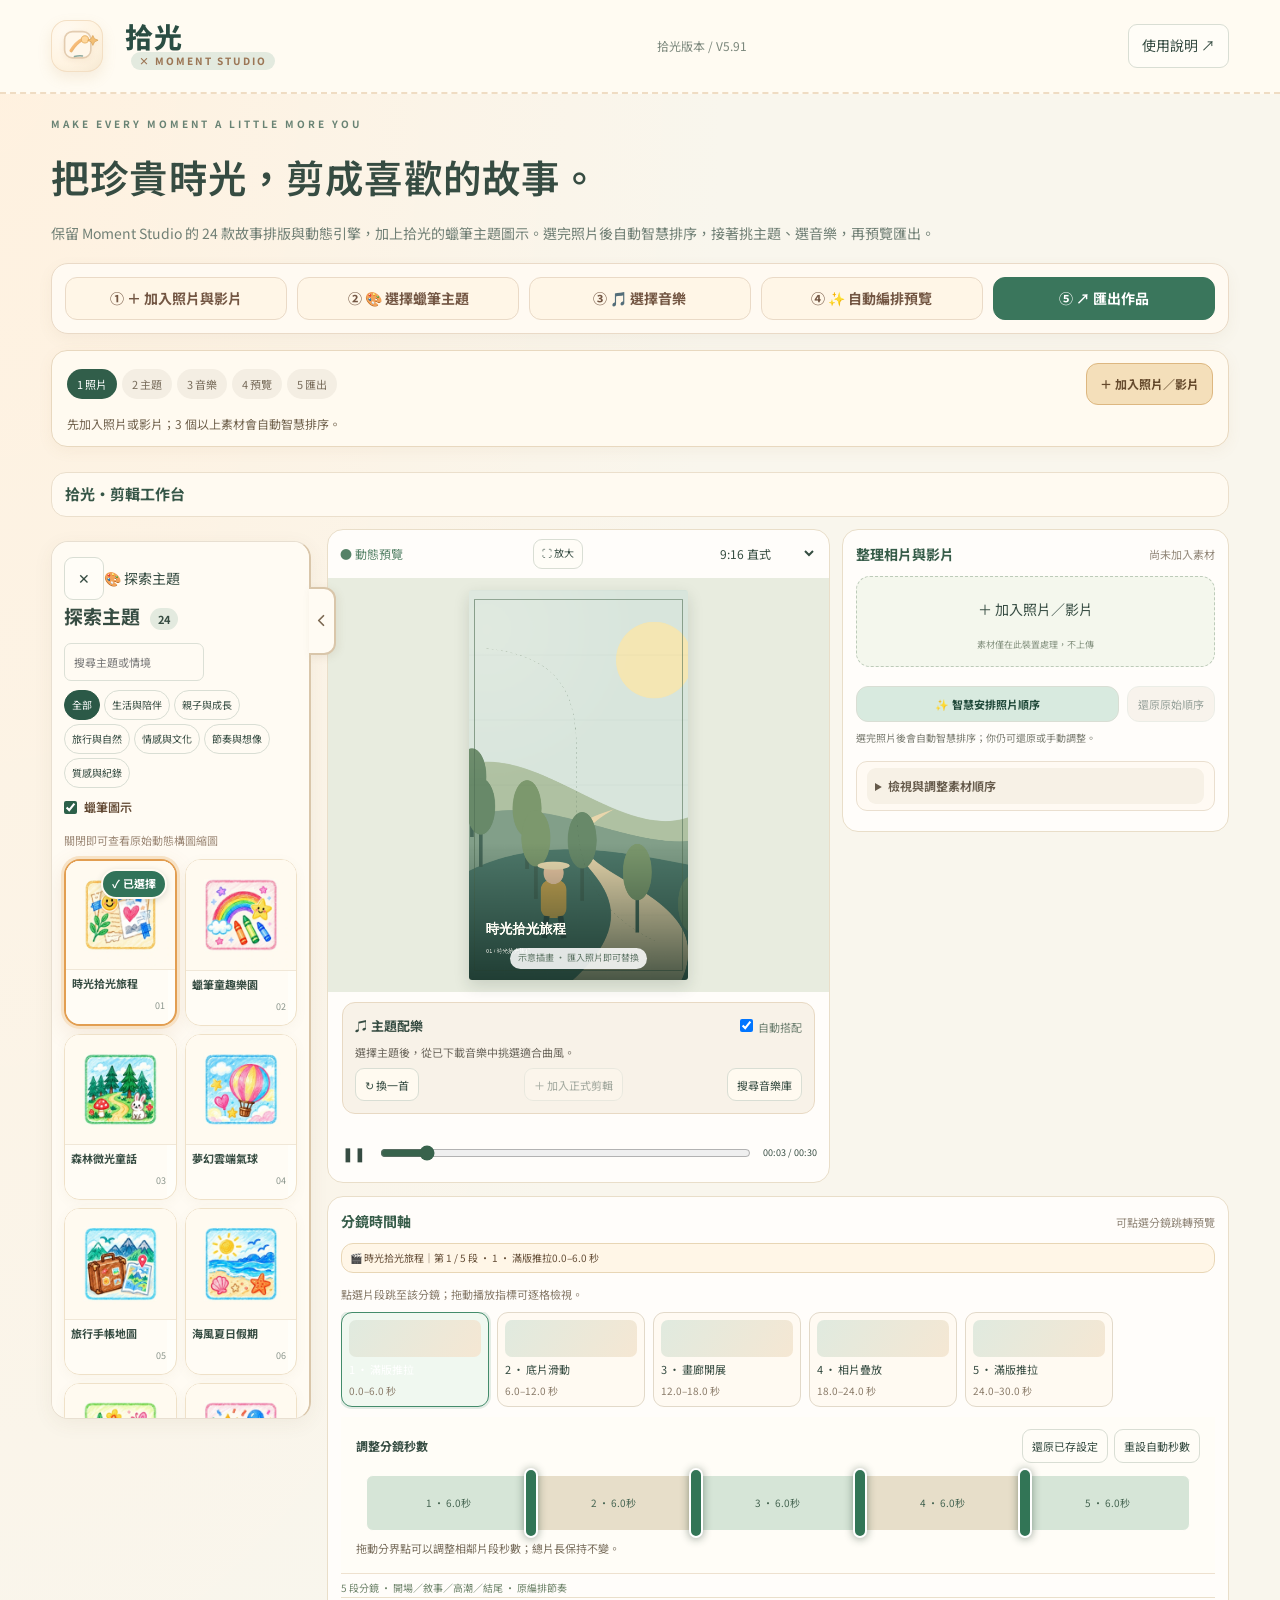
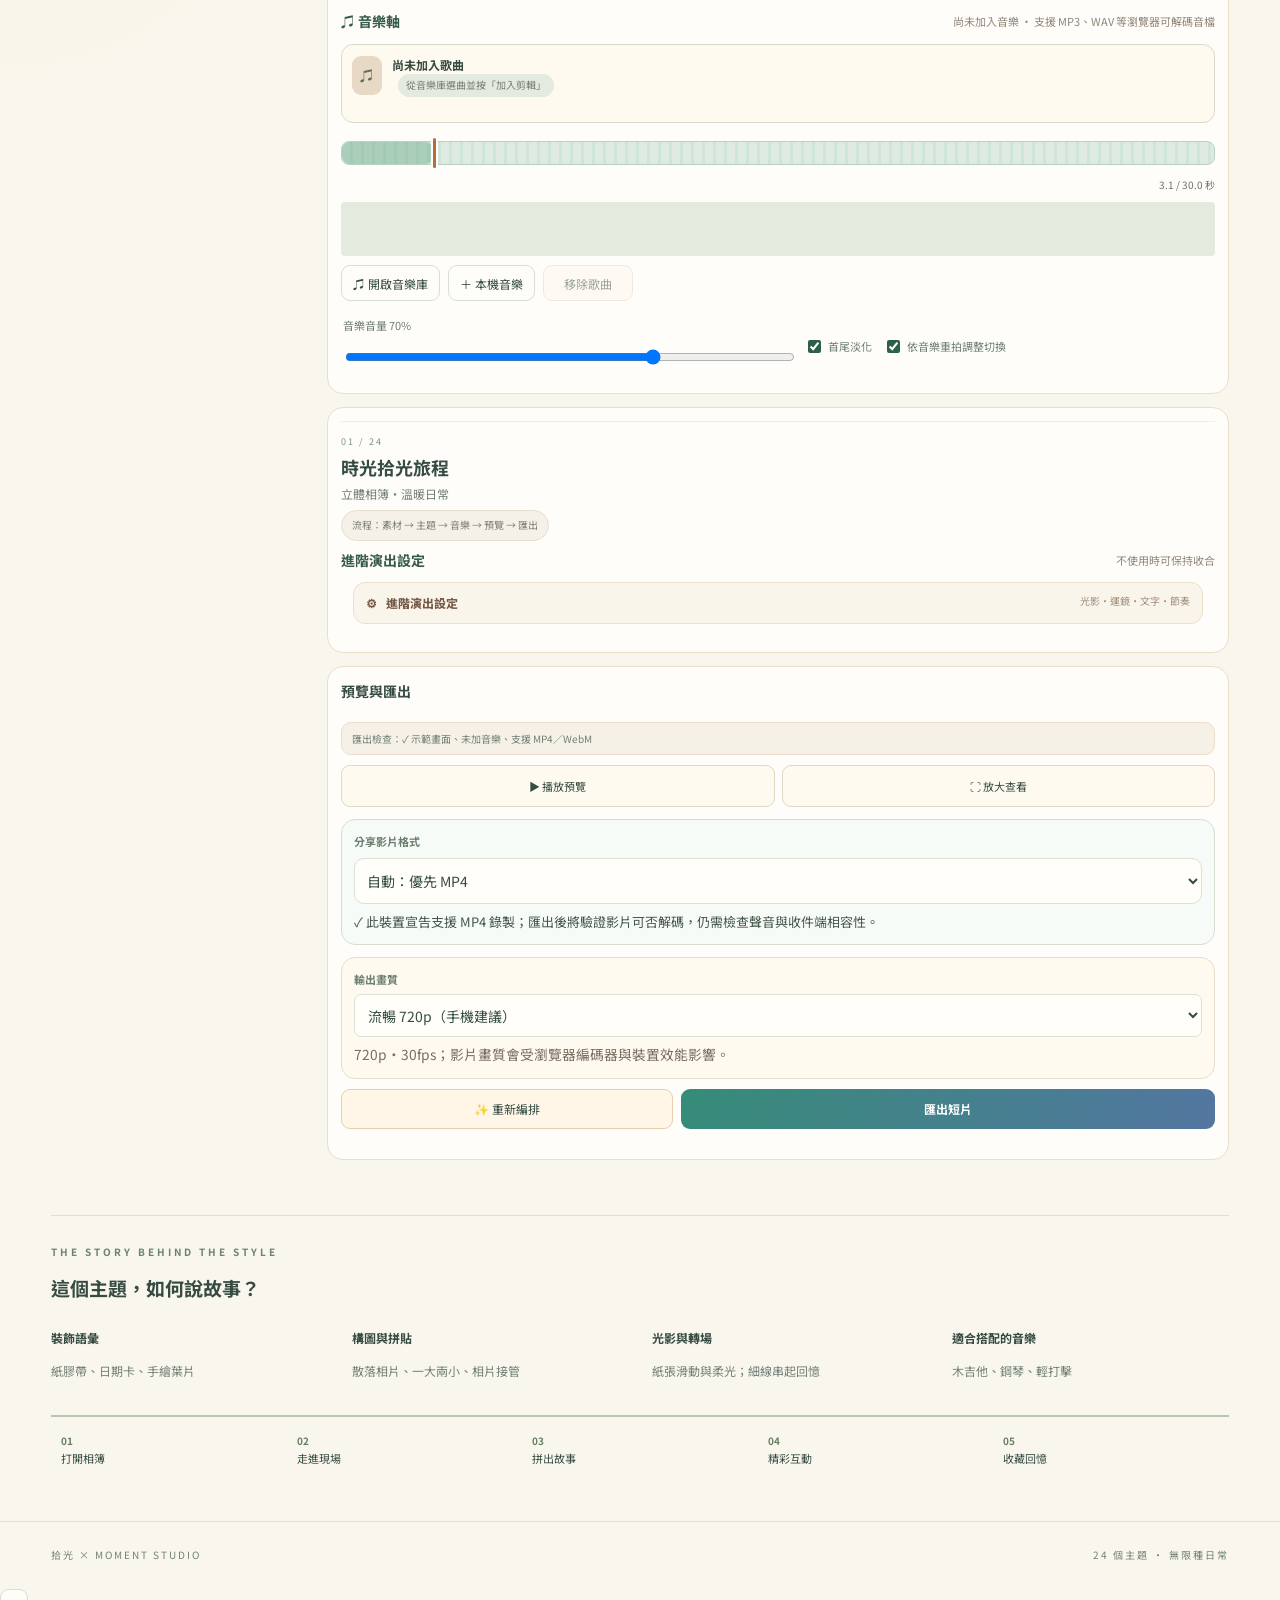
==== commit 88843908: "Add files via upload" ====
--- a/index.html
+++ b/index.html
@@ -1 +1 @@
-<!doctype html><html lang="zh-Hant"><head><meta charset="utf-8"><meta name="viewport" content="width=device-width,initial-scale=1"><meta name="theme-color" content="#f5f3ec"><title>拾光 × Moment Studio V5.89</title><link rel="stylesheet" href="style.css"><link rel="stylesheet" href="mobile-v557.css?v=588"><link rel="stylesheet" href="mobile-studio-v588.css?v=588"></head><body><header><a class="brand" href="#" aria-label="拾光 × Moment Studio 首頁"><span class="brandmark" aria-hidden="true"><svg viewBox="0 0 64 64" role="img" focusable="false"><defs><linearGradient id="sgGlow" x1="0" x2="1" y1="0" y2="1"><stop offset="0%" stop-color="#ffd7a8"/><stop offset="52%" stop-color="#f3b56e"/><stop offset="100%" stop-color="#7db2a6"/></linearGradient></defs><rect x="7" y="10" width="40" height="40" rx="12" fill="#fff7ea" stroke="#e3ccb0" stroke-width="2.5"/><path d="M17 39c6-10 11-14 17-17" fill="none" stroke="url(#sgGlow)" stroke-width="5.2" stroke-linecap="round"/><circle cx="38" cy="22" r="5.5" fill="#ffd89e" stroke="#e8b56c" stroke-width="1.6"/><path d="M50 16l2.5 5 5.5 2.2-5.3 2.3L50 31l-2.5-5.4-5.3-2.3 5.2-2.2z" fill="#f3bf74" stroke="#dea85f" stroke-width="1.3"/><path d="M22 48c4.2-1.1 8.2-1.4 12.3-.9" fill="none" stroke="#8ba89e" stroke-width="2.2" stroke-linecap="round"/></svg></span><span class="brandtext"><b>拾光</b><small>× MOMENT STUDIO</small></span></a><span class="version">拾光版本 / V5.89</span><button id="help">使用說明 ↗</button></header><main><section class="intro"><div class="eyebrow">MAKE EVERY MOMENT A LITTLE MORE YOU</div><h1>把珍貴時光，剪成喜歡的故事。</h1><p>保留 Moment Studio 的 24 款故事排版與動態引擎，加上拾光的蠟筆主題圖示。選完照片後自動智慧排序，接著挑主題、選音樂，再預覽匯出。</p></section><div class="quickstart" aria-label="快速成片操作"><button type="button" id="quickUpload">① ＋ 加入照片與影片</button><button type="button" id="quickThemes">② 🎨 選擇蠟筆主題</button><button type="button" id="quickMusic">③ 🎵 選擇音樂</button><button type="button" id="quickCreate">④ ✨ 自動編排預覽</button><button type="button" id="quickExport">⑤ ↗ 匯出作品</button></div><div id="guidedProgress" class="guided-progress" aria-label="製片進度" aria-live="polite"></div><div class="workspace"><section class="catalog"><div class="sectionhead"><h2>探索主題 <small>24</small></h2><label class="search"><input id="search" placeholder="搜尋主題或情境" aria-label="搜尋主題"></label></div><nav id="filters" aria-label="主題分類"></nav><div class="theme-controls"><label class="check"><input id="showIllustrations" type="checkbox" checked>蠟筆圖示</label><span>關閉即可查看原始動態構圖縮圖</span></div><div id="cards" class="cards"></div><p id="empty" hidden>找不到符合的主題，試試其他關鍵字。</p></section><aside class="editor"><div class="previewhead"><span class="live">● 動態預覽</span><button id="expand" aria-label="放大預覽">⛶ 放大</button><select id="ratio" aria-label="畫面比例"><option value="portrait">9:16 直式</option><option value="landscape">16:9 橫式</option><option value="square">1:1 正方形</option></select></div><div class="stage"><canvas id="canvas" width="540" height="960" aria-label="主題動畫預覽"></canvas><span id="sample">示意插畫 · 匯入照片即可替換</span></div><div class="transport"><button id="play" aria-label="播放或暫停">❚❚</button><input id="seek" type="range" min="0" max="30" step="0.01" value="0" aria-label="播放進度"><span id="clock">00:00 / 00:30</span></div><div class="shotbar"><div class="shotbar-title"><b>分鏡</b><button type="button" id="previewDemo">▶ 重播範例</button></div><div id="shots"></div><span id="shotInfo"></span></div><div class="settings"><div class="selected"><span id="selNum">01 / 24</span><h2 id="selTitle"></h2><p id="selDesc"></p><div class="compact-flow">流程：素材 → 主題 → 音樂 → 預覽 → 匯出</div></div><details class="advanced-settings"><summary>進階演出設定 <span>光影・運鏡・文字・節奏</span></summary><section class="sceneSettings"><b>場景演出</b><p id="sceneDescription"></p><div class="row"><label class="check"><input id="foreground" type="checkbox" checked>主題前景</label><label class="check"><input id="light" type="checkbox" checked>環境光影</label></div><div class="row"><label class="check"><input id="opening" type="checkbox" checked>故事開場</label><label class="check"><input id="ending" type="checkbox" checked>回憶收尾</label></div><label>光影與前景強度<select id="atmosphere"><option value="0.5">輕柔</option><option value="1" selected>標準</option><option value="1.4">豐富</option></select></label></section><label>影片標題<input id="title" maxlength="32" placeholder="今天的小小冒險"></label><div class="row"><label>片長<select id="duration"><option value="15">15 秒</option><option value="30" selected>30 秒</option><option value="60">60 秒</option></select></label><label>裝飾<select id="density"><option value="0.4">清爽</option><option value="1" selected>標準</option><option value="1.6">豐富</option></select></label><label>節奏<select id="pace"><option value="0.75">溫柔</option><option value="1" selected>標準</option><option value="1.35">活潑</option></select></label></div><div class="row"><label>鏡頭動態<select id="motion"><option value="0">固定</option><option value="1" selected>柔和推拉</option><option value="1.6">明顯推拉</option></select></label><label>照片構圖（建議完整保留）<select id="fit"><option value="contain" selected>完整保留</option><option value="cover">填滿畫面（會裁切）</option></select></label></div><div class="row"><label>鏡頭曲線<select id="curve"><option value="auto">依主題</option><option value="gentle">柔順</option><option value="cinema">慢—快—慢</option><option value="snappy">節奏加速</option></select></label><label>文字動畫<select id="textMotion"><option value="auto">依主題</option><option value="reveal">滑入揭露</option><option value="type">逐字出現</option><option value="pop">放大落位</option><option value="none">靜態</option></select></label></div><label>文字顯示<select id="textScope"><option value="story">每段故事</option><option value="ends">僅開場與結尾</option><option value="all">全片標題</option></select></label><label class="check"><input id="reduced" type="checkbox">減少動態</label></details><div class="sideblock-label">1. 素材</div><div class="upload"><input id="files" type="file" accept="image/*,video/*" multiple hidden><button id="upload">＋ 加入照片／影片</button><span>素材僅在此裝置處理，不上傳</span></div><div class="story-actions"><button id="storyOptimize" type="button">✨ 智慧安排照片順序</button><button id="storyRestore" type="button" disabled>還原原始順序</button><span id="storyReason">選完照片後會自動智慧排序；你仍可還原或手動調整。</span></div><div id="mediaList"></div><div id="workflowHint" class="workflow-hint">流程：① 加入照片／影片 → ② 自動智慧排序 → ③ 選擇蠟筆主題 → ④ 選擇音樂 → ⑤ 預覽與匯出</div><div class="sideblock-label">2. 音樂</div><section class="musicpanel"><div class="sectionhead"><b>♫ 配樂</b><button type="button" id="openMusicLibrary">🎵 搜尋音樂庫</button><button id="musicAdd">匯入音檔</button></div><input id="musicFile" type="file" accept="audio/*,.mp3,.wav,.m4a" hidden><p id="musicName">尚未加入音樂 · 支援 MP3、WAV 等瀏覽器可解碼音檔</p><label class="check"><input id="beatSync" type="checkbox" checked>依音樂重拍調整切換</label><p id="beatStatus">加入配樂後，自動估計重拍；不明顯時保留原節奏。</p><canvas id="wave" width="600" height="80" aria-label="配樂波形"></canvas><label>音樂音量 <output id="volText">70%</output><input id="volume" type="range" min="0" max="100" value="70"></label><label>音樂起點（秒）<input id="musicStart" type="number" min="0" value="0" step="0.1" disabled></label><div class="row"><label class="check"><input id="loopMusic" type="checkbox" checked>不足時循環</label><label class="check"><input id="fadeMusic" type="checkbox" checked>首尾淡化</label></div><button id="musicRemove" class="textbtn" disabled>移除配樂</button></section><p id="exportReadiness" class="export-readiness" role="status">正在檢查匯出相容性…</p><div class="sideblock-label">3. 輸出</div><div class="actions"><button id="shuffle">✨ 重新編排</button><button id="export" class="primary">匯出短片</button></div><div class="project-savebar" id="projectSaveBar"><strong>專案管理</strong><button type="button" id="projectSaveLocal">儲存專案</button><button type="button" id="projectRestoreLocal">開啟已存專案</button><button type="button" id="projectExportFull">下載完整備份</button><button type="button" id="projectImportFull">匯入備份</button><input id="projectBackupFile" type="file" accept=".momentproj,application/json" hidden><span id="projectSaveStatus" role="status">本機保存包含照片、影片與音樂；清除網站資料會遺失。</span></div><button id="save" class="textbtn">下載編排設定 JSON</button><p class="notice">V5.89：主題點選即時預覽、分鏡提示與配樂狀態。原有可還原的智慧選片排序；使用曝光、細節、色彩與畫面方向安排素材。仍為模板自動編排，可加入本機配樂。影片原音仍靜音；尚未接入 AI 人臉辨識；使用「完整保留」可避免照片被裁切，請先確認構圖。</p><div id="exportProgress" hidden><progress id="progress" max="100" value="0"></progress><button id="cancelExport">取消匯出</button></div><p id="status" role="status"></p><div id="result" hidden><b>匯出完成 · 先播放檢查</b><video id="resultVideo" controls playsinline></video><a id="resultDownload" download>下載影片</a><button id="closeResult" class="textbtn">關閉結果</button></div></div></aside></div><section class="mobile-workbar" aria-label="手機快速剪輯工具"><button type="button" id="mobileMedia">＋ 素材</button><button type="button" id="mobileTheme">🎨 主題</button><button type="button" id="mobilePreview">▶ 預覽</button><button type="button" id="mobileExport">↗ 匯出</button></section><section class="details"><div class="eyebrow">THE STORY BEHIND THE STYLE</div><h2>這個主題，如何說故事？</h2><div id="specs"></div><div class="timeline" id="timeline"></div></section></main><footer>拾光 × MOMENT STUDIO <span>24 個主題 · 無限種日常</span></footer><dialog id="dialog"><h2>讓回憶動起來</h2><p>① 選擇主題，先觀看示意插畫動畫。</p><p>② 加入照片或影片，用上下按鈕調整順序。影片會靜音、以原速循環使用。</p><p>③ 調整標題、比例、節奏與裝飾；拖曳進度條檢視構圖。</p><p>④ 從音樂庫搜尋試聽，取得合規音檔後匯入，並調整起點與音量，再匯出 MP4 或 WebM（依瀏覽器支援）。匯出需等待完整片長，請留在此頁，完成後可直接播放檢查。</p><p>重拍來自音訊能量變化估計，並非每首歌都能準確識別；可取消重拍調整。<br>瀏覽器支援 FaceDetector 時可嘗試偵測照片人臉，不支援時回退至視覺特徵分析；影片原音靜音，可另外加入配樂。素材不會上傳，重新整理後需重新加入；JSON 僅保留編排設定，不包含照片或影片。</p><button id="closeDialog" class="primary">開始創作</button></dialog><script src="engine.js"></script><script src="atmosphere.js"></script><script src="app.js"></script><script src="fusion.js"></script><script src="upgrade-v51.js"></script><dialog id="musicLibrary" class="music-library-dialog"><div class="music-dialog-head"><b>🎵 拾光音樂素材中心</b><button id="closeMusicLibrary" type="button">✕ 關閉</button></div><p>可以在此搜尋與試聽。網路曲目需先確認影片同步使用授權並取得合法音檔；本機選取的音樂可直接加入時間軸。</p><iframe id="musicLibraryFrame" title="音樂素材中心" loading="lazy" src="music-center/index.html?v=5.76"></iframe></dialog><script src="upgrade-v52.js"></script><script src="upgrade-v512.js"></script><script src="upgrade-v518.js"></script><script src="upgrade-v523.js"></script><script src="workspace-v525.js"></script><script src="timeline-v526.js"></script><script src="timeline-v527.js"></script><script src="project-v529.js"></script><script src="music-full-v530.js"></script><script src="workspace-v532.js"></script><script src="sidebar-edge-v533.js"></script><script src="audio-focus-v549.js"></script><script src="theme-music-v552.js"></script><script src="cover-share-v554.js"></script><script src="share-mobile-v555.js"></script><script src="export-format-v556.js"></script><script src="mobile-v557.js?v=588"></script><script src="mobile-v561.js"></script><script src="mobile-studio-v588.js?v=588"></script></body></html>
+<!doctype html><html lang="zh-Hant"><head><meta charset="utf-8"><meta name="viewport" content="width=device-width,initial-scale=1"><meta name="theme-color" content="#f5f3ec"><title>拾光˙剪映</title><meta name="apple-mobile-web-app-capable" content="yes"><meta name="apple-mobile-web-app-status-bar-style" content="default"><meta name="apple-mobile-web-app-title" content="拾光˙剪映"><meta name="application-name" content="拾光˙剪映"><link rel="manifest" href="manifest.webmanifest"><link rel="icon" type="image/png" sizes="192x192" href="icons/icon-192.png"><link rel="apple-touch-icon" href="icons/apple-touch-icon.png"><link rel="stylesheet" href="style.css"><link rel="stylesheet" href="mobile-v557.css?v=588"><link rel="stylesheet" href="mobile-studio-v588.css?v=588"></head><body><header><a class="brand" href="#" aria-label="拾光 × Moment Studio 首頁"><span class="brandmark" aria-hidden="true"><svg viewBox="0 0 64 64" role="img" focusable="false"><defs><linearGradient id="sgGlow" x1="0" x2="1" y1="0" y2="1"><stop offset="0%" stop-color="#ffd7a8"/><stop offset="52%" stop-color="#f3b56e"/><stop offset="100%" stop-color="#7db2a6"/></linearGradient></defs><rect x="7" y="10" width="40" height="40" rx="12" fill="#fff7ea" stroke="#e3ccb0" stroke-width="2.5"/><path d="M17 39c6-10 11-14 17-17" fill="none" stroke="url(#sgGlow)" stroke-width="5.2" stroke-linecap="round"/><circle cx="38" cy="22" r="5.5" fill="#ffd89e" stroke="#e8b56c" stroke-width="1.6"/><path d="M50 16l2.5 5 5.5 2.2-5.3 2.3L50 31l-2.5-5.4-5.3-2.3 5.2-2.2z" fill="#f3bf74" stroke="#dea85f" stroke-width="1.3"/><path d="M22 48c4.2-1.1 8.2-1.4 12.3-.9" fill="none" stroke="#8ba89e" stroke-width="2.2" stroke-linecap="round"/></svg></span><span class="brandtext"><b>拾光</b><small>× MOMENT STUDIO</small></span></a><span class="version">拾光版本 / V5.91</span><button id="help">使用說明 ↗</button></header><main><section class="intro"><div class="eyebrow">MAKE EVERY MOMENT A LITTLE MORE YOU</div><h1>把珍貴時光，剪成喜歡的故事。</h1><p>保留 Moment Studio 的 24 款故事排版與動態引擎，加上拾光的蠟筆主題圖示。選完照片後自動智慧排序，接著挑主題、選音樂，再預覽匯出。</p></section><div class="quickstart" aria-label="快速成片操作"><button type="button" id="quickUpload">① ＋ 加入照片與影片</button><button type="button" id="quickThemes">② 🎨 選擇蠟筆主題</button><button type="button" id="quickMusic">③ 🎵 選擇音樂</button><button type="button" id="quickCreate">④ ✨ 自動編排預覽</button><button type="button" id="quickExport">⑤ ↗ 匯出作品</button></div><div id="guidedProgress" class="guided-progress" aria-label="製片進度" aria-live="polite"></div><div class="workspace"><section class="catalog"><div class="sectionhead"><h2>探索主題 <small>24</small></h2><label class="search"><input id="search" placeholder="搜尋主題或情境" aria-label="搜尋主題"></label></div><nav id="filters" aria-label="主題分類"></nav><div class="theme-controls"><label class="check"><input id="showIllustrations" type="checkbox" checked>蠟筆圖示</label><span>關閉即可查看原始動態構圖縮圖</span></div><div id="cards" class="cards"></div><p id="empty" hidden>找不到符合的主題，試試其他關鍵字。</p></section><aside class="editor"><div class="previewhead"><span class="live">● 動態預覽</span><button id="expand" aria-label="放大預覽">⛶ 放大</button><select id="ratio" aria-label="畫面比例"><option value="portrait">9:16 直式</option><option value="landscape">16:9 橫式</option><option value="square">1:1 正方形</option></select></div><div class="stage"><canvas id="canvas" width="540" height="960" aria-label="主題動畫預覽"></canvas><span id="sample">示意插畫 · 匯入照片即可替換</span></div><div class="transport"><button id="play" aria-label="播放或暫停">❚❚</button><input id="seek" type="range" min="0" max="30" step="0.01" value="0" aria-label="播放進度"><span id="clock">00:00 / 00:30</span></div><div class="shotbar"><div class="shotbar-title"><b>分鏡</b><button type="button" id="previewDemo">▶ 重播範例</button></div><div id="shots"></div><span id="shotInfo"></span></div><div class="settings"><div class="selected"><span id="selNum">01 / 24</span><h2 id="selTitle"></h2><p id="selDesc"></p><div class="compact-flow">流程：素材 → 主題 → 音樂 → 預覽 → 匯出</div></div><details class="advanced-settings"><summary>進階演出設定 <span>光影・運鏡・文字・節奏</span></summary><section class="sceneSettings"><b>場景演出</b><p id="sceneDescription"></p><div class="row"><label class="check"><input id="foreground" type="checkbox" checked>主題前景</label><label class="check"><input id="light" type="checkbox" checked>環境光影</label></div><div class="row"><label class="check"><input id="opening" type="checkbox" checked>故事開場</label><label class="check"><input id="ending" type="checkbox" checked>回憶收尾</label></div><label>光影與前景強度<select id="atmosphere"><option value="0.5">輕柔</option><option value="1" selected>標準</option><option value="1.4">豐富</option></select></label></section><label>影片標題<input id="title" maxlength="32" placeholder="今天的小小冒險"></label><div class="row"><label>片長<select id="duration"><option value="15">15 秒</option><option value="30" selected>30 秒</option><option value="60">60 秒</option></select></label><label>裝飾<select id="density"><option value="0.4">清爽</option><option value="1" selected>標準</option><option value="1.6">豐富</option></select></label><label>節奏<select id="pace"><option value="0.75">溫柔</option><option value="1" selected>標準</option><option value="1.35">活潑</option></select></label></div><div class="row"><label>鏡頭動態<select id="motion"><option value="0">固定</option><option value="1" selected>柔和推拉</option><option value="1.6">明顯推拉</option></select></label><label>照片構圖（建議完整保留）<select id="fit"><option value="contain" selected>完整保留</option><option value="cover">填滿畫面（會裁切）</option></select></label></div><div class="row"><label>鏡頭曲線<select id="curve"><option value="auto">依主題</option><option value="gentle">柔順</option><option value="cinema">慢—快—慢</option><option value="snappy">節奏加速</option></select></label><label>文字動畫<select id="textMotion"><option value="auto">依主題</option><option value="reveal">滑入揭露</option><option value="type">逐字出現</option><option value="pop">放大落位</option><option value="none">靜態</option></select></label></div><label>文字顯示<select id="textScope"><option value="story">每段故事</option><option value="ends">僅開場與結尾</option><option value="all">全片標題</option></select></label><label class="check"><input id="reduced" type="checkbox">減少動態</label></details><div class="sideblock-label">1. 素材</div><div class="upload"><input id="files" type="file" accept="image/*,video/*" multiple hidden><button id="upload">＋ 加入照片／影片</button><span>素材僅在此裝置處理，不上傳</span></div><div class="story-actions"><button id="storyOptimize" type="button">✨ 智慧安排照片順序</button><button id="storyRestore" type="button" disabled>還原原始順序</button><span id="storyReason">選完照片後會自動智慧排序；你仍可還原或手動調整。</span></div><div id="mediaList"></div><div id="workflowHint" class="workflow-hint">流程：① 加入照片／影片 → ② 自動智慧排序 → ③ 選擇蠟筆主題 → ④ 選擇音樂 → ⑤ 預覽與匯出</div><div class="sideblock-label">2. 音樂</div><section class="musicpanel"><div class="sectionhead"><b>♫ 配樂</b><button type="button" id="openMusicLibrary">🎵 搜尋音樂庫</button><button id="musicAdd">匯入音檔</button></div><input id="musicFile" type="file" accept="audio/*,.mp3,.wav,.m4a" hidden><p id="musicName">尚未加入音樂 · 支援 MP3、WAV 等瀏覽器可解碼音檔</p><label class="check"><input id="beatSync" type="checkbox" checked>依音樂重拍調整切換</label><p id="beatStatus">加入配樂後，自動估計重拍；不明顯時保留原節奏。</p><canvas id="wave" width="600" height="80" aria-label="配樂波形"></canvas><label>音樂音量 <output id="volText">70%</output><input id="volume" type="range" min="0" max="100" value="70"></label><label>音樂起點（秒）<input id="musicStart" type="number" min="0" value="0" step="0.1" disabled></label><div class="row"><label class="check"><input id="loopMusic" type="checkbox" checked>不足時循環</label><label class="check"><input id="fadeMusic" type="checkbox" checked>首尾淡化</label></div><button id="musicRemove" class="textbtn" disabled>移除配樂</button></section><p id="exportReadiness" class="export-readiness" role="status">正在檢查匯出相容性…</p><div class="sideblock-label">3. 輸出</div><div class="actions"><button id="shuffle">✨ 重新編排</button><button id="export" class="primary">匯出短片</button></div><div class="project-savebar" id="projectSaveBar"><strong>專案管理</strong><button type="button" id="projectSaveLocal">儲存專案</button><button type="button" id="projectRestoreLocal">開啟已存專案</button><button type="button" id="projectExportFull">下載完整備份</button><button type="button" id="projectImportFull">匯入備份</button><input id="projectBackupFile" type="file" accept=".momentproj,application/json" hidden><span id="projectSaveStatus" role="status">本機保存包含照片、影片與音樂；清除網站資料會遺失。</span></div><button id="save" class="textbtn">下載編排設定 JSON</button><p class="notice">V5.91：主題點選即時預覽、分鏡提示與配樂狀態。原有可還原的智慧選片排序；使用曝光、細節、色彩與畫面方向安排素材。仍為模板自動編排，可加入本機配樂。影片原音仍靜音；尚未接入 AI 人臉辨識；使用「完整保留」可避免照片被裁切，請先確認構圖。</p><div id="exportProgress" hidden><progress id="progress" max="100" value="0"></progress><button id="cancelExport">取消匯出</button></div><p id="status" role="status"></p><div id="result" hidden><b>匯出完成 · 先播放檢查</b><video id="resultVideo" controls playsinline></video><a id="resultDownload" download>下載影片</a><button id="closeResult" class="textbtn">關閉結果</button></div></div></aside></div><section class="mobile-workbar" aria-label="手機快速剪輯工具"><button type="button" id="mobileMedia">＋ 素材</button><button type="button" id="mobileTheme">🎨 主題</button><button type="button" id="mobilePreview">▶ 預覽</button><button type="button" id="mobileExport">↗ 匯出</button></section><section class="details"><div class="eyebrow">THE STORY BEHIND THE STYLE</div><h2>這個主題，如何說故事？</h2><div id="specs"></div><div class="timeline" id="timeline"></div></section></main><footer>拾光 × MOMENT STUDIO <span>24 個主題 · 無限種日常</span></footer><dialog id="dialog"><h2>讓回憶動起來</h2><p>① 選擇主題，先觀看示意插畫動畫。</p><p>② 加入照片或影片，用上下按鈕調整順序。影片會靜音、以原速循環使用。</p><p>③ 調整標題、比例、節奏與裝飾；拖曳進度條檢視構圖。</p><p>④ 從音樂庫搜尋試聽，取得合規音檔後匯入，並調整起點與音量，再匯出 MP4 或 WebM（依瀏覽器支援）。匯出需等待完整片長，請留在此頁，完成後可直接播放檢查。</p><p>重拍來自音訊能量變化估計，並非每首歌都能準確識別；可取消重拍調整。<br>瀏覽器支援 FaceDetector 時可嘗試偵測照片人臉，不支援時回退至視覺特徵分析；影片原音靜音，可另外加入配樂。素材不會上傳，重新整理後需重新加入；JSON 僅保留編排設定，不包含照片或影片。</p><button id="closeDialog" class="primary">開始創作</button></dialog><script src="engine.js"></script><script src="atmosphere.js"></script><script src="app.js"></script><script src="fusion.js"></script><script src="upgrade-v51.js"></script><dialog id="musicLibrary" class="music-library-dialog"><div class="music-dialog-head"><b>🎵 拾光音樂素材中心</b><button id="closeMusicLibrary" type="button">✕ 關閉</button></div><p>可以在此搜尋與試聽。網路曲目需先確認影片同步使用授權並取得合法音檔；本機選取的音樂可直接加入時間軸。</p><iframe id="musicLibraryFrame" title="音樂素材中心" loading="lazy" src="music-center/index.html?v=5.76"></iframe></dialog><script src="upgrade-v52.js"></script><script src="upgrade-v512.js"></script><script src="upgrade-v518.js"></script><script src="upgrade-v523.js"></script><script src="workspace-v525.js"></script><script src="timeline-v526.js"></script><script src="timeline-v527.js"></script><script src="project-v529.js"></script><script src="music-full-v530.js"></script><script src="workspace-v532.js"></script><script src="sidebar-edge-v533.js"></script><script src="audio-focus-v549.js"></script><script src="theme-music-v552.js"></script><script src="cover-share-v554.js"></script><script src="share-mobile-v555.js"></script><script src="export-format-v556.js"></script><script src="mobile-v557.js?v=588"></script><script src="mobile-v561.js"></script><script src="mobile-studio-v588.js?v=588"></script><script src="pwa-register.js"></script></body></html>
--- a/mobile-studio-v588.css
+++ b/mobile-studio-v588.css
@@ -60,3 +60,9 @@
  .moment-mobile-studio .ms-clip{height:76px}
  .moment-mobile-studio .ms-film{min-height:76px}
 }
+
+/* V5.91 tablet themes: don't let old media rules hide an opened panel */
+@media(min-width:741px) and (max-width:1180px){
+ .workspace>.catalog.tablet-theme-visible{display:block!important;visibility:visible!important;opacity:1!important;height:auto!important;max-height:75vh!important;overflow-y:auto!important}
+ .workspace>.catalog.tablet-theme-visible #cards{display:grid!important;grid-template-columns:repeat(auto-fill,minmax(145px,1fr))!important}
+}
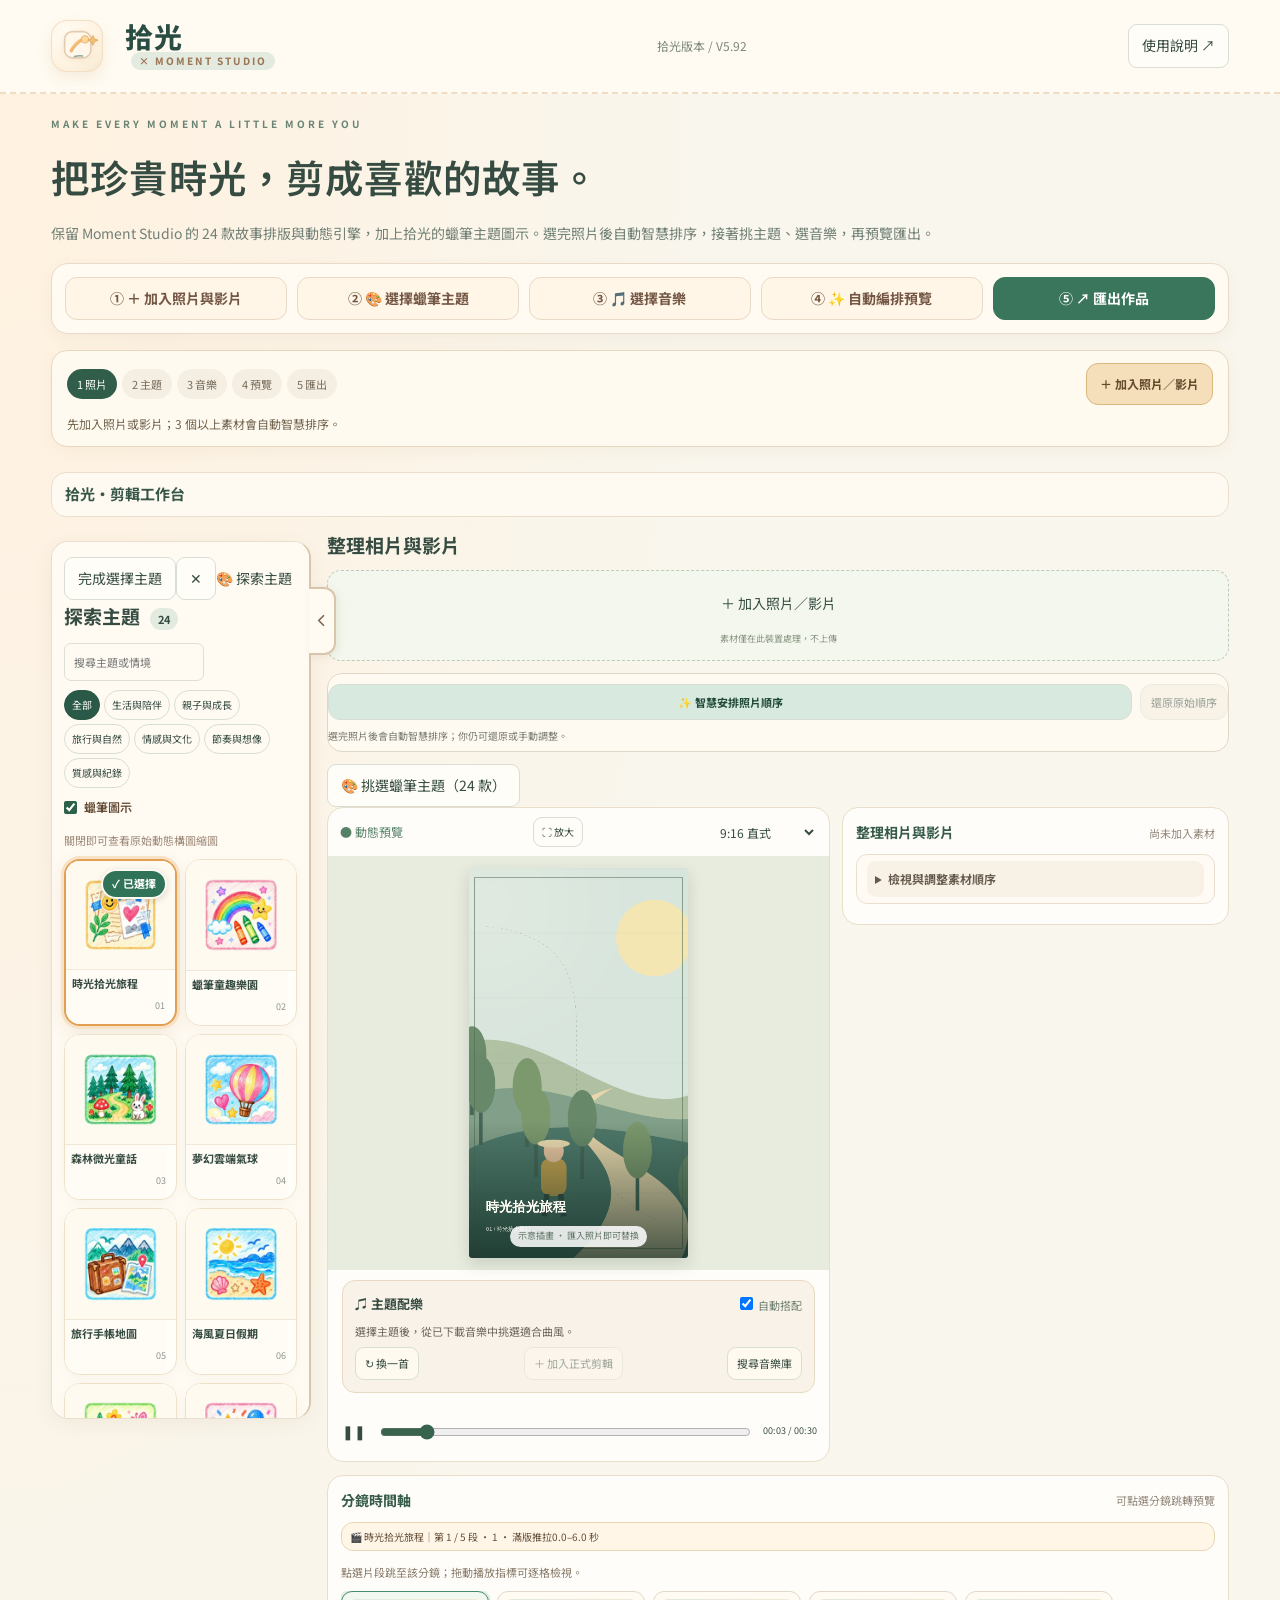
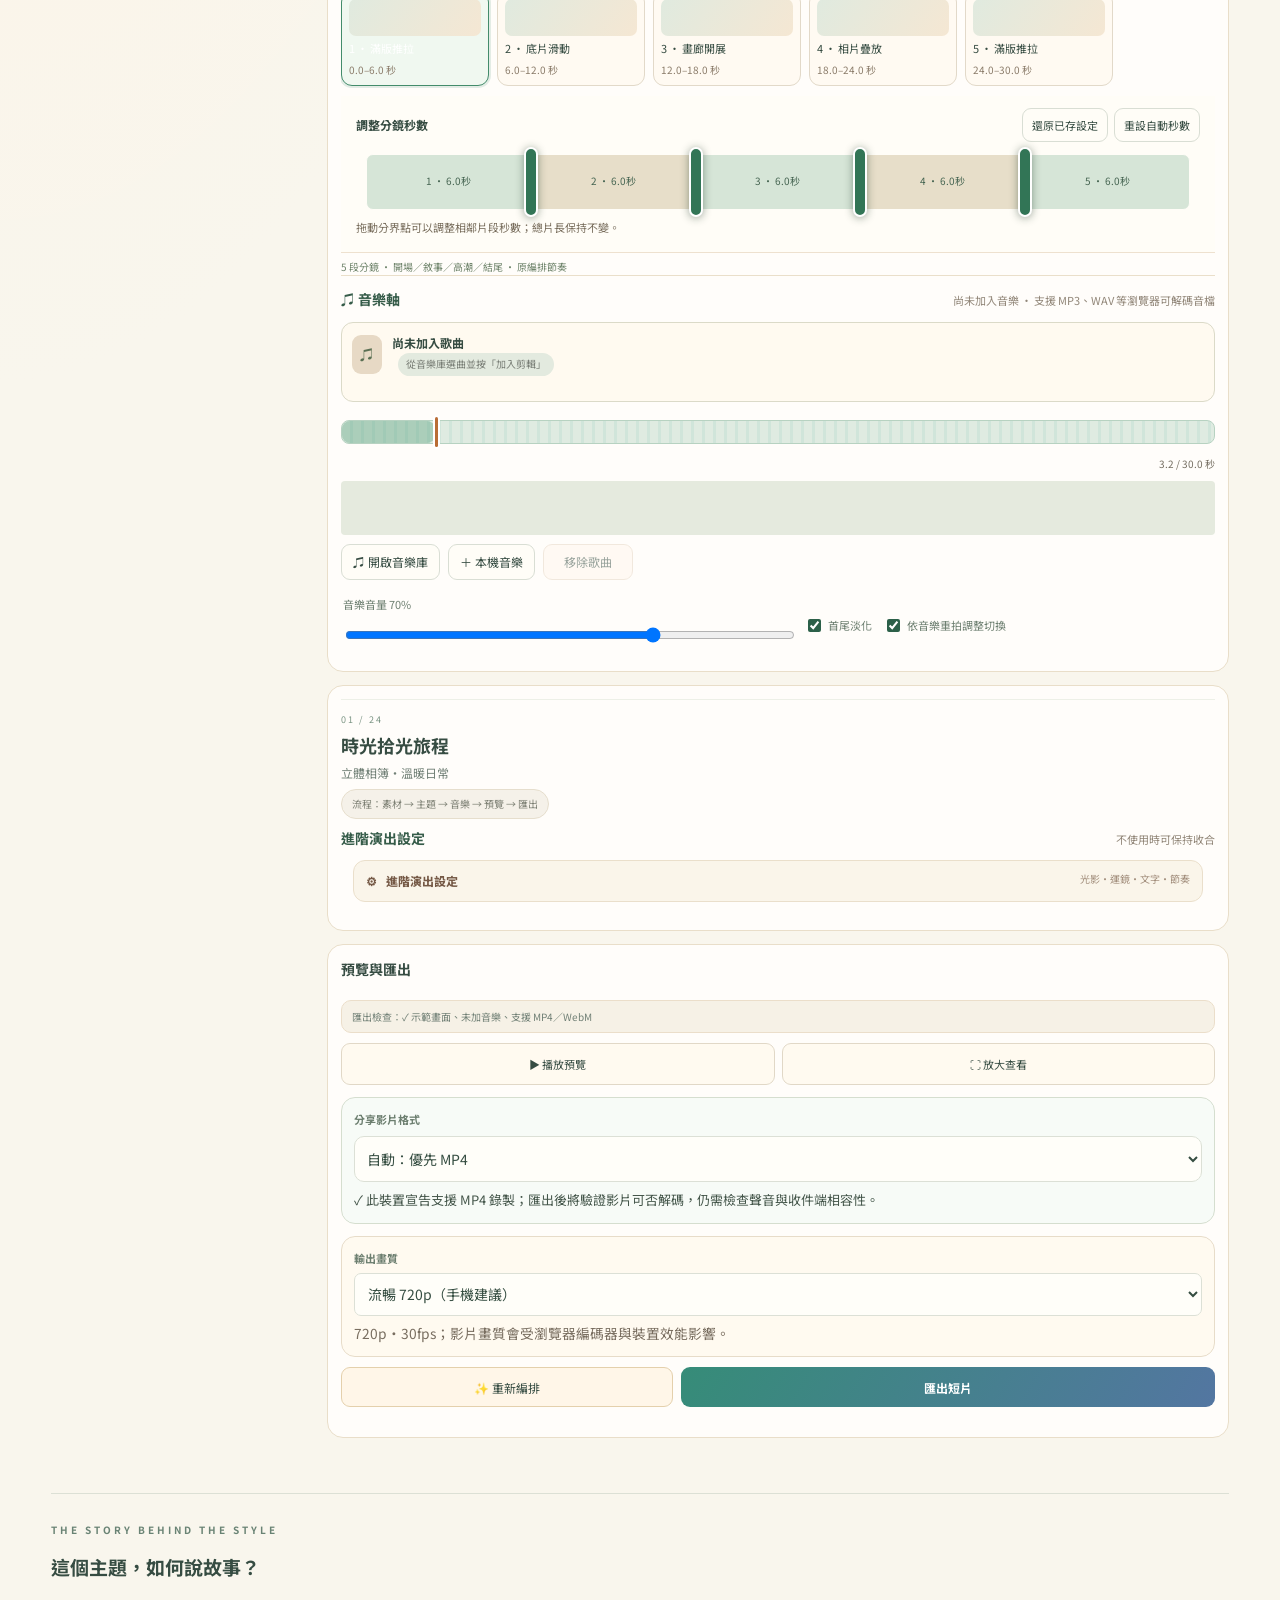
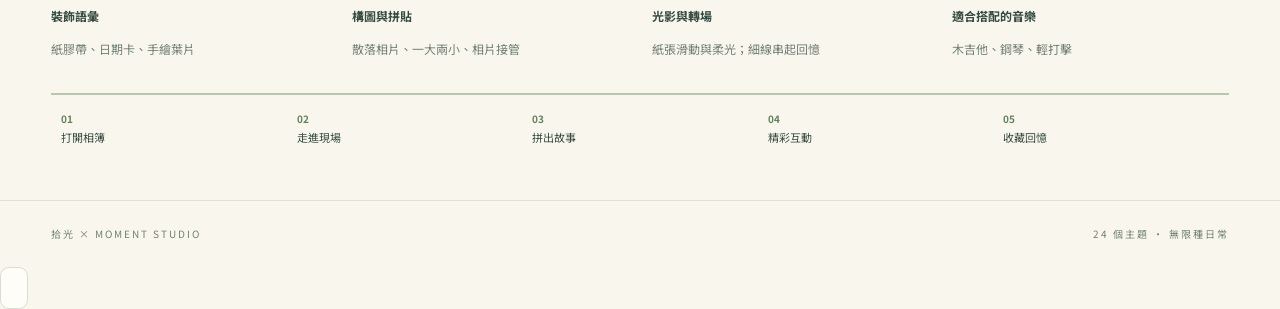
==== commit 439da8e7: "Add files via upload" ====
--- a/index.html
+++ b/index.html
@@ -1 +1 @@
-<!doctype html><html lang="zh-Hant"><head><meta charset="utf-8"><meta name="viewport" content="width=device-width,initial-scale=1"><meta name="theme-color" content="#f5f3ec"><title>拾光˙剪映</title><meta name="apple-mobile-web-app-capable" content="yes"><meta name="apple-mobile-web-app-status-bar-style" content="default"><meta name="apple-mobile-web-app-title" content="拾光˙剪映"><meta name="application-name" content="拾光˙剪映"><link rel="manifest" href="manifest.webmanifest"><link rel="icon" type="image/png" sizes="192x192" href="icons/icon-192.png"><link rel="apple-touch-icon" href="icons/apple-touch-icon.png"><link rel="stylesheet" href="style.css"><link rel="stylesheet" href="mobile-v557.css?v=588"><link rel="stylesheet" href="mobile-studio-v588.css?v=588"></head><body><header><a class="brand" href="#" aria-label="拾光 × Moment Studio 首頁"><span class="brandmark" aria-hidden="true"><svg viewBox="0 0 64 64" role="img" focusable="false"><defs><linearGradient id="sgGlow" x1="0" x2="1" y1="0" y2="1"><stop offset="0%" stop-color="#ffd7a8"/><stop offset="52%" stop-color="#f3b56e"/><stop offset="100%" stop-color="#7db2a6"/></linearGradient></defs><rect x="7" y="10" width="40" height="40" rx="12" fill="#fff7ea" stroke="#e3ccb0" stroke-width="2.5"/><path d="M17 39c6-10 11-14 17-17" fill="none" stroke="url(#sgGlow)" stroke-width="5.2" stroke-linecap="round"/><circle cx="38" cy="22" r="5.5" fill="#ffd89e" stroke="#e8b56c" stroke-width="1.6"/><path d="M50 16l2.5 5 5.5 2.2-5.3 2.3L50 31l-2.5-5.4-5.3-2.3 5.2-2.2z" fill="#f3bf74" stroke="#dea85f" stroke-width="1.3"/><path d="M22 48c4.2-1.1 8.2-1.4 12.3-.9" fill="none" stroke="#8ba89e" stroke-width="2.2" stroke-linecap="round"/></svg></span><span class="brandtext"><b>拾光</b><small>× MOMENT STUDIO</small></span></a><span class="version">拾光版本 / V5.91</span><button id="help">使用說明 ↗</button></header><main><section class="intro"><div class="eyebrow">MAKE EVERY MOMENT A LITTLE MORE YOU</div><h1>把珍貴時光，剪成喜歡的故事。</h1><p>保留 Moment Studio 的 24 款故事排版與動態引擎，加上拾光的蠟筆主題圖示。選完照片後自動智慧排序，接著挑主題、選音樂，再預覽匯出。</p></section><div class="quickstart" aria-label="快速成片操作"><button type="button" id="quickUpload">① ＋ 加入照片與影片</button><button type="button" id="quickThemes">② 🎨 選擇蠟筆主題</button><button type="button" id="quickMusic">③ 🎵 選擇音樂</button><button type="button" id="quickCreate">④ ✨ 自動編排預覽</button><button type="button" id="quickExport">⑤ ↗ 匯出作品</button></div><div id="guidedProgress" class="guided-progress" aria-label="製片進度" aria-live="polite"></div><div class="workspace"><section class="catalog"><div class="sectionhead"><h2>探索主題 <small>24</small></h2><label class="search"><input id="search" placeholder="搜尋主題或情境" aria-label="搜尋主題"></label></div><nav id="filters" aria-label="主題分類"></nav><div class="theme-controls"><label class="check"><input id="showIllustrations" type="checkbox" checked>蠟筆圖示</label><span>關閉即可查看原始動態構圖縮圖</span></div><div id="cards" class="cards"></div><p id="empty" hidden>找不到符合的主題，試試其他關鍵字。</p></section><aside class="editor"><div class="previewhead"><span class="live">● 動態預覽</span><button id="expand" aria-label="放大預覽">⛶ 放大</button><select id="ratio" aria-label="畫面比例"><option value="portrait">9:16 直式</option><option value="landscape">16:9 橫式</option><option value="square">1:1 正方形</option></select></div><div class="stage"><canvas id="canvas" width="540" height="960" aria-label="主題動畫預覽"></canvas><span id="sample">示意插畫 · 匯入照片即可替換</span></div><div class="transport"><button id="play" aria-label="播放或暫停">❚❚</button><input id="seek" type="range" min="0" max="30" step="0.01" value="0" aria-label="播放進度"><span id="clock">00:00 / 00:30</span></div><div class="shotbar"><div class="shotbar-title"><b>分鏡</b><button type="button" id="previewDemo">▶ 重播範例</button></div><div id="shots"></div><span id="shotInfo"></span></div><div class="settings"><div class="selected"><span id="selNum">01 / 24</span><h2 id="selTitle"></h2><p id="selDesc"></p><div class="compact-flow">流程：素材 → 主題 → 音樂 → 預覽 → 匯出</div></div><details class="advanced-settings"><summary>進階演出設定 <span>光影・運鏡・文字・節奏</span></summary><section class="sceneSettings"><b>場景演出</b><p id="sceneDescription"></p><div class="row"><label class="check"><input id="foreground" type="checkbox" checked>主題前景</label><label class="check"><input id="light" type="checkbox" checked>環境光影</label></div><div class="row"><label class="check"><input id="opening" type="checkbox" checked>故事開場</label><label class="check"><input id="ending" type="checkbox" checked>回憶收尾</label></div><label>光影與前景強度<select id="atmosphere"><option value="0.5">輕柔</option><option value="1" selected>標準</option><option value="1.4">豐富</option></select></label></section><label>影片標題<input id="title" maxlength="32" placeholder="今天的小小冒險"></label><div class="row"><label>片長<select id="duration"><option value="15">15 秒</option><option value="30" selected>30 秒</option><option value="60">60 秒</option></select></label><label>裝飾<select id="density"><option value="0.4">清爽</option><option value="1" selected>標準</option><option value="1.6">豐富</option></select></label><label>節奏<select id="pace"><option value="0.75">溫柔</option><option value="1" selected>標準</option><option value="1.35">活潑</option></select></label></div><div class="row"><label>鏡頭動態<select id="motion"><option value="0">固定</option><option value="1" selected>柔和推拉</option><option value="1.6">明顯推拉</option></select></label><label>照片構圖（建議完整保留）<select id="fit"><option value="contain" selected>完整保留</option><option value="cover">填滿畫面（會裁切）</option></select></label></div><div class="row"><label>鏡頭曲線<select id="curve"><option value="auto">依主題</option><option value="gentle">柔順</option><option value="cinema">慢—快—慢</option><option value="snappy">節奏加速</option></select></label><label>文字動畫<select id="textMotion"><option value="auto">依主題</option><option value="reveal">滑入揭露</option><option value="type">逐字出現</option><option value="pop">放大落位</option><option value="none">靜態</option></select></label></div><label>文字顯示<select id="textScope"><option value="story">每段故事</option><option value="ends">僅開場與結尾</option><option value="all">全片標題</option></select></label><label class="check"><input id="reduced" type="checkbox">減少動態</label></details><div class="sideblock-label">1. 素材</div><div class="upload"><input id="files" type="file" accept="image/*,video/*" multiple hidden><button id="upload">＋ 加入照片／影片</button><span>素材僅在此裝置處理，不上傳</span></div><div class="story-actions"><button id="storyOptimize" type="button">✨ 智慧安排照片順序</button><button id="storyRestore" type="button" disabled>還原原始順序</button><span id="storyReason">選完照片後會自動智慧排序；你仍可還原或手動調整。</span></div><div id="mediaList"></div><div id="workflowHint" class="workflow-hint">流程：① 加入照片／影片 → ② 自動智慧排序 → ③ 選擇蠟筆主題 → ④ 選擇音樂 → ⑤ 預覽與匯出</div><div class="sideblock-label">2. 音樂</div><section class="musicpanel"><div class="sectionhead"><b>♫ 配樂</b><button type="button" id="openMusicLibrary">🎵 搜尋音樂庫</button><button id="musicAdd">匯入音檔</button></div><input id="musicFile" type="file" accept="audio/*,.mp3,.wav,.m4a" hidden><p id="musicName">尚未加入音樂 · 支援 MP3、WAV 等瀏覽器可解碼音檔</p><label class="check"><input id="beatSync" type="checkbox" checked>依音樂重拍調整切換</label><p id="beatStatus">加入配樂後，自動估計重拍；不明顯時保留原節奏。</p><canvas id="wave" width="600" height="80" aria-label="配樂波形"></canvas><label>音樂音量 <output id="volText">70%</output><input id="volume" type="range" min="0" max="100" value="70"></label><label>音樂起點（秒）<input id="musicStart" type="number" min="0" value="0" step="0.1" disabled></label><div class="row"><label class="check"><input id="loopMusic" type="checkbox" checked>不足時循環</label><label class="check"><input id="fadeMusic" type="checkbox" checked>首尾淡化</label></div><button id="musicRemove" class="textbtn" disabled>移除配樂</button></section><p id="exportReadiness" class="export-readiness" role="status">正在檢查匯出相容性…</p><div class="sideblock-label">3. 輸出</div><div class="actions"><button id="shuffle">✨ 重新編排</button><button id="export" class="primary">匯出短片</button></div><div class="project-savebar" id="projectSaveBar"><strong>專案管理</strong><button type="button" id="projectSaveLocal">儲存專案</button><button type="button" id="projectRestoreLocal">開啟已存專案</button><button type="button" id="projectExportFull">下載完整備份</button><button type="button" id="projectImportFull">匯入備份</button><input id="projectBackupFile" type="file" accept=".momentproj,application/json" hidden><span id="projectSaveStatus" role="status">本機保存包含照片、影片與音樂；清除網站資料會遺失。</span></div><button id="save" class="textbtn">下載編排設定 JSON</button><p class="notice">V5.91：主題點選即時預覽、分鏡提示與配樂狀態。原有可還原的智慧選片排序；使用曝光、細節、色彩與畫面方向安排素材。仍為模板自動編排，可加入本機配樂。影片原音仍靜音；尚未接入 AI 人臉辨識；使用「完整保留」可避免照片被裁切，請先確認構圖。</p><div id="exportProgress" hidden><progress id="progress" max="100" value="0"></progress><button id="cancelExport">取消匯出</button></div><p id="status" role="status"></p><div id="result" hidden><b>匯出完成 · 先播放檢查</b><video id="resultVideo" controls playsinline></video><a id="resultDownload" download>下載影片</a><button id="closeResult" class="textbtn">關閉結果</button></div></div></aside></div><section class="mobile-workbar" aria-label="手機快速剪輯工具"><button type="button" id="mobileMedia">＋ 素材</button><button type="button" id="mobileTheme">🎨 主題</button><button type="button" id="mobilePreview">▶ 預覽</button><button type="button" id="mobileExport">↗ 匯出</button></section><section class="details"><div class="eyebrow">THE STORY BEHIND THE STYLE</div><h2>這個主題，如何說故事？</h2><div id="specs"></div><div class="timeline" id="timeline"></div></section></main><footer>拾光 × MOMENT STUDIO <span>24 個主題 · 無限種日常</span></footer><dialog id="dialog"><h2>讓回憶動起來</h2><p>① 選擇主題，先觀看示意插畫動畫。</p><p>② 加入照片或影片，用上下按鈕調整順序。影片會靜音、以原速循環使用。</p><p>③ 調整標題、比例、節奏與裝飾；拖曳進度條檢視構圖。</p><p>④ 從音樂庫搜尋試聽，取得合規音檔後匯入，並調整起點與音量，再匯出 MP4 或 WebM（依瀏覽器支援）。匯出需等待完整片長，請留在此頁，完成後可直接播放檢查。</p><p>重拍來自音訊能量變化估計，並非每首歌都能準確識別；可取消重拍調整。<br>瀏覽器支援 FaceDetector 時可嘗試偵測照片人臉，不支援時回退至視覺特徵分析；影片原音靜音，可另外加入配樂。素材不會上傳，重新整理後需重新加入；JSON 僅保留編排設定，不包含照片或影片。</p><button id="closeDialog" class="primary">開始創作</button></dialog><script src="engine.js"></script><script src="atmosphere.js"></script><script src="app.js"></script><script src="fusion.js"></script><script src="upgrade-v51.js"></script><dialog id="musicLibrary" class="music-library-dialog"><div class="music-dialog-head"><b>🎵 拾光音樂素材中心</b><button id="closeMusicLibrary" type="button">✕ 關閉</button></div><p>可以在此搜尋與試聽。網路曲目需先確認影片同步使用授權並取得合法音檔；本機選取的音樂可直接加入時間軸。</p><iframe id="musicLibraryFrame" title="音樂素材中心" loading="lazy" src="music-center/index.html?v=5.76"></iframe></dialog><script src="upgrade-v52.js"></script><script src="upgrade-v512.js"></script><script src="upgrade-v518.js"></script><script src="upgrade-v523.js"></script><script src="workspace-v525.js"></script><script src="timeline-v526.js"></script><script src="timeline-v527.js"></script><script src="project-v529.js"></script><script src="music-full-v530.js"></script><script src="workspace-v532.js"></script><script src="sidebar-edge-v533.js"></script><script src="audio-focus-v549.js"></script><script src="theme-music-v552.js"></script><script src="cover-share-v554.js"></script><script src="share-mobile-v555.js"></script><script src="export-format-v556.js"></script><script src="mobile-v557.js?v=588"></script><script src="mobile-v561.js"></script><script src="mobile-studio-v588.js?v=588"></script><script src="pwa-register.js"></script></body></html>
+<!doctype html><html lang="zh-Hant"><head><meta charset="utf-8"><meta name="viewport" content="width=device-width,initial-scale=1"><meta name="theme-color" content="#f5f3ec"><title>拾光˙剪映</title><meta name="apple-mobile-web-app-capable" content="yes"><meta name="apple-mobile-web-app-status-bar-style" content="default"><meta name="apple-mobile-web-app-title" content="拾光˙剪映"><meta name="application-name" content="拾光˙剪映"><link rel="manifest" href="manifest.webmanifest"><link rel="icon" type="image/png" sizes="192x192" href="icons/icon-192.png"><link rel="apple-touch-icon" href="icons/apple-touch-icon.png"><link rel="stylesheet" href="style.css"><link rel="stylesheet" href="mobile-v557.css?v=588"><link rel="stylesheet" href="mobile-studio-v588.css?v=588"><link rel="stylesheet" href="mobile-v592.css"></head><body><header><a class="brand" href="#" aria-label="拾光 × Moment Studio 首頁"><span class="brandmark" aria-hidden="true"><svg viewBox="0 0 64 64" role="img" focusable="false"><defs><linearGradient id="sgGlow" x1="0" x2="1" y1="0" y2="1"><stop offset="0%" stop-color="#ffd7a8"/><stop offset="52%" stop-color="#f3b56e"/><stop offset="100%" stop-color="#7db2a6"/></linearGradient></defs><rect x="7" y="10" width="40" height="40" rx="12" fill="#fff7ea" stroke="#e3ccb0" stroke-width="2.5"/><path d="M17 39c6-10 11-14 17-17" fill="none" stroke="url(#sgGlow)" stroke-width="5.2" stroke-linecap="round"/><circle cx="38" cy="22" r="5.5" fill="#ffd89e" stroke="#e8b56c" stroke-width="1.6"/><path d="M50 16l2.5 5 5.5 2.2-5.3 2.3L50 31l-2.5-5.4-5.3-2.3 5.2-2.2z" fill="#f3bf74" stroke="#dea85f" stroke-width="1.3"/><path d="M22 48c4.2-1.1 8.2-1.4 12.3-.9" fill="none" stroke="#8ba89e" stroke-width="2.2" stroke-linecap="round"/></svg></span><span class="brandtext"><b>拾光</b><small>× MOMENT STUDIO</small></span></a><span class="version">拾光版本 / V5.92</span><button id="help">使用說明 ↗</button></header><main><section class="intro"><div class="eyebrow">MAKE EVERY MOMENT A LITTLE MORE YOU</div><h1>把珍貴時光，剪成喜歡的故事。</h1><p>保留 Moment Studio 的 24 款故事排版與動態引擎，加上拾光的蠟筆主題圖示。選完照片後自動智慧排序，接著挑主題、選音樂，再預覽匯出。</p></section><div class="quickstart" aria-label="快速成片操作"><button type="button" id="quickUpload">① ＋ 加入照片與影片</button><button type="button" id="quickThemes">② 🎨 選擇蠟筆主題</button><button type="button" id="quickMusic">③ 🎵 選擇音樂</button><button type="button" id="quickCreate">④ ✨ 自動編排預覽</button><button type="button" id="quickExport">⑤ ↗ 匯出作品</button></div><div id="guidedProgress" class="guided-progress" aria-label="製片進度" aria-live="polite"></div><div class="workspace"><section class="catalog"><div class="sectionhead"><h2>探索主題 <small>24</small></h2><label class="search"><input id="search" placeholder="搜尋主題或情境" aria-label="搜尋主題"></label></div><nav id="filters" aria-label="主題分類"></nav><div class="theme-controls"><label class="check"><input id="showIllustrations" type="checkbox" checked>蠟筆圖示</label><span>關閉即可查看原始動態構圖縮圖</span></div><div id="cards" class="cards"></div><p id="empty" hidden>找不到符合的主題，試試其他關鍵字。</p></section><aside class="editor"><div class="previewhead"><span class="live">● 動態預覽</span><button id="expand" aria-label="放大預覽">⛶ 放大</button><select id="ratio" aria-label="畫面比例"><option value="portrait">9:16 直式</option><option value="landscape">16:9 橫式</option><option value="square">1:1 正方形</option></select></div><div class="stage"><canvas id="canvas" width="540" height="960" aria-label="主題動畫預覽"></canvas><span id="sample">示意插畫 · 匯入照片即可替換</span></div><div class="transport"><button id="play" aria-label="播放或暫停">❚❚</button><input id="seek" type="range" min="0" max="30" step="0.01" value="0" aria-label="播放進度"><span id="clock">00:00 / 00:30</span></div><div class="shotbar"><div class="shotbar-title"><b>分鏡</b><button type="button" id="previewDemo">▶ 重播範例</button></div><div id="shots"></div><span id="shotInfo"></span></div><div class="settings"><div class="selected"><span id="selNum">01 / 24</span><h2 id="selTitle"></h2><p id="selDesc"></p><div class="compact-flow">流程：素材 → 主題 → 音樂 → 預覽 → 匯出</div></div><details class="advanced-settings"><summary>進階演出設定 <span>光影・運鏡・文字・節奏</span></summary><section class="sceneSettings"><b>場景演出</b><p id="sceneDescription"></p><div class="row"><label class="check"><input id="foreground" type="checkbox" checked>主題前景</label><label class="check"><input id="light" type="checkbox" checked>環境光影</label></div><div class="row"><label class="check"><input id="opening" type="checkbox" checked>故事開場</label><label class="check"><input id="ending" type="checkbox" checked>回憶收尾</label></div><label>光影與前景強度<select id="atmosphere"><option value="0.5">輕柔</option><option value="1" selected>標準</option><option value="1.4">豐富</option></select></label></section><label>影片標題<input id="title" maxlength="32" placeholder="今天的小小冒險"></label><div class="row"><label>片長<select id="duration"><option value="15">15 秒</option><option value="30" selected>30 秒</option><option value="60">60 秒</option></select></label><label>裝飾<select id="density"><option value="0.4">清爽</option><option value="1" selected>標準</option><option value="1.6">豐富</option></select></label><label>節奏<select id="pace"><option value="0.75">溫柔</option><option value="1" selected>標準</option><option value="1.35">活潑</option></select></label></div><div class="row"><label>鏡頭動態<select id="motion"><option value="0">固定</option><option value="1" selected>柔和推拉</option><option value="1.6">明顯推拉</option></select></label><label>照片構圖（建議完整保留）<select id="fit"><option value="contain" selected>完整保留</option><option value="cover">填滿畫面（會裁切）</option></select></label></div><div class="row"><label>鏡頭曲線<select id="curve"><option value="auto">依主題</option><option value="gentle">柔順</option><option value="cinema">慢—快—慢</option><option value="snappy">節奏加速</option></select></label><label>文字動畫<select id="textMotion"><option value="auto">依主題</option><option value="reveal">滑入揭露</option><option value="type">逐字出現</option><option value="pop">放大落位</option><option value="none">靜態</option></select></label></div><label>文字顯示<select id="textScope"><option value="story">每段故事</option><option value="ends">僅開場與結尾</option><option value="all">全片標題</option></select></label><label class="check"><input id="reduced" type="checkbox">減少動態</label></details><div class="sideblock-label">1. 素材</div><div class="upload"><input id="files" type="file" accept="image/*,video/*" multiple hidden><button id="upload">＋ 加入照片／影片</button><span>素材僅在此裝置處理，不上傳</span></div><div class="story-actions"><button id="storyOptimize" type="button">✨ 智慧安排照片順序</button><button id="storyRestore" type="button" disabled>還原原始順序</button><span id="storyReason">選完照片後會自動智慧排序；你仍可還原或手動調整。</span></div><div id="mediaList"></div><div id="workflowHint" class="workflow-hint">流程：① 加入照片／影片 → ② 自動智慧排序 → ③ 選擇蠟筆主題 → ④ 選擇音樂 → ⑤ 預覽與匯出</div><div class="sideblock-label">2. 音樂</div><section class="musicpanel"><div class="sectionhead"><b>♫ 配樂</b><button type="button" id="openMusicLibrary">🎵 搜尋音樂庫</button><button id="musicAdd">匯入音檔</button></div><input id="musicFile" type="file" accept="audio/*,.mp3,.wav,.m4a" hidden><p id="musicName">尚未加入音樂 · 支援 MP3、WAV 等瀏覽器可解碼音檔</p><label class="check"><input id="beatSync" type="checkbox" checked>依音樂重拍調整切換</label><p id="beatStatus">加入配樂後，自動估計重拍；不明顯時保留原節奏。</p><canvas id="wave" width="600" height="80" aria-label="配樂波形"></canvas><label>音樂音量 <output id="volText">70%</output><input id="volume" type="range" min="0" max="100" value="70"></label><label>音樂起點（秒）<input id="musicStart" type="number" min="0" value="0" step="0.1" disabled></label><div class="row"><label class="check"><input id="loopMusic" type="checkbox" checked>不足時循環</label><label class="check"><input id="fadeMusic" type="checkbox" checked>首尾淡化</label></div><button id="musicRemove" class="textbtn" disabled>移除配樂</button></section><p id="exportReadiness" class="export-readiness" role="status">正在檢查匯出相容性…</p><div class="sideblock-label">3. 輸出</div><div class="actions"><button id="shuffle">✨ 重新編排</button><button id="export" class="primary">匯出短片</button></div><div class="project-savebar" id="projectSaveBar"><strong>專案管理</strong><button type="button" id="projectSaveLocal">儲存專案</button><button type="button" id="projectRestoreLocal">開啟已存專案</button><button type="button" id="projectExportFull">下載完整備份</button><button type="button" id="projectImportFull">匯入備份</button><input id="projectBackupFile" type="file" accept=".momentproj,application/json" hidden><span id="projectSaveStatus" role="status">本機保存包含照片、影片與音樂；清除網站資料會遺失。</span></div><button id="save" class="textbtn">下載編排設定 JSON</button><p class="notice">V5.92：主題點選即時預覽、分鏡提示與配樂狀態。原有可還原的智慧選片排序；使用曝光、細節、色彩與畫面方向安排素材。仍為模板自動編排，可加入本機配樂。影片原音仍靜音；尚未接入 AI 人臉辨識；使用「完整保留」可避免照片被裁切，請先確認構圖。</p><div id="exportProgress" hidden><progress id="progress" max="100" value="0"></progress><button id="cancelExport">取消匯出</button></div><p id="status" role="status"></p><div id="result" hidden><b>匯出完成 · 先播放檢查</b><video id="resultVideo" controls playsinline></video><a id="resultDownload" download>下載影片</a><button id="closeResult" class="textbtn">關閉結果</button></div></div></aside></div><section class="mobile-workbar" aria-label="手機快速剪輯工具"><button type="button" id="mobileMedia">＋ 素材</button><button type="button" id="mobileTheme">🎨 主題</button><button type="button" id="mobilePreview">▶ 預覽</button><button type="button" id="mobileExport">↗ 匯出</button></section><section class="details"><div class="eyebrow">THE STORY BEHIND THE STYLE</div><h2>這個主題，如何說故事？</h2><div id="specs"></div><div class="timeline" id="timeline"></div></section></main><footer>拾光 × MOMENT STUDIO <span>24 個主題 · 無限種日常</span></footer><dialog id="dialog"><h2>讓回憶動起來</h2><p>① 選擇主題，先觀看示意插畫動畫。</p><p>② 加入照片或影片，用上下按鈕調整順序。影片會靜音、以原速循環使用。</p><p>③ 調整標題、比例、節奏與裝飾；拖曳進度條檢視構圖。</p><p>④ 從音樂庫搜尋試聽，取得合規音檔後匯入，並調整起點與音量，再匯出 MP4 或 WebM（依瀏覽器支援）。匯出需等待完整片長，請留在此頁，完成後可直接播放檢查。</p><p>重拍來自音訊能量變化估計，並非每首歌都能準確識別；可取消重拍調整。<br>瀏覽器支援 FaceDetector 時可嘗試偵測照片人臉，不支援時回退至視覺特徵分析；影片原音靜音，可另外加入配樂。素材不會上傳，重新整理後需重新加入；JSON 僅保留編排設定，不包含照片或影片。</p><button id="closeDialog" class="primary">開始創作</button></dialog><script src="engine.js"></script><script src="atmosphere.js"></script><script src="app.js"></script><script src="fusion.js"></script><script src="upgrade-v51.js"></script><dialog id="musicLibrary" class="music-library-dialog"><div class="music-dialog-head"><b>🎵 拾光音樂素材中心</b><button id="closeMusicLibrary" type="button">✕ 關閉</button></div><p>可以在此搜尋與試聽。網路曲目需先確認影片同步使用授權並取得合法音檔；本機選取的音樂可直接加入時間軸。</p><iframe id="musicLibraryFrame" title="音樂素材中心" loading="lazy" src="music-center/index.html?v=5.76"></iframe></dialog><script src="upgrade-v52.js"></script><script src="upgrade-v512.js"></script><script src="upgrade-v518.js"></script><script src="upgrade-v523.js"></script><script src="workspace-v525.js"></script><script src="timeline-v526.js"></script><script src="timeline-v527.js"></script><script src="project-v529.js"></script><script src="music-full-v530.js"></script><script src="workspace-v532.js"></script><script src="sidebar-edge-v533.js"></script><script src="audio-focus-v549.js"></script><script src="theme-music-v552.js"></script><script src="cover-share-v554.js"></script><script src="share-mobile-v555.js"></script><script src="export-format-v556.js"></script><script src="mobile-v557.js?v=588"></script><script src="mobile-v561.js"></script><script src="mobile-studio-v588.js?v=588"></script><script src="pwa-register.js"></script><script src="mobile-v592.js"></script></body></html>
--- a/mobile-v592.css
+++ b/mobile-v592.css
@@ -0,0 +1,58 @@
+
+/* V5.92 responsive repair. Keep functional controls in DOM for legacy callbacks. */
+@media(max-width:1180px){
+ .quickstart,#guidedProgress,#workflowHint,.compact-flow{display:none!important}
+ .workspace{display:flex!important;flex-direction:column!important}
+ .workspace>.editor{order:0!important}
+ .workspace>.catalog{order:2!important}
+ .editor .material-surface{order:-10!important}
+ .editor .finish-surface #exportReadiness,
+ .editor .finish-surface #shuffle,
+ .editor .finish-surface #export,
+ .editor .finish-surface #resultDownload{display:none!important}
+ .editor .previewhead #expand{display:none!important}
+ .editor .shotbar #previewDemo{display:none!important}
+ .moment-mobile-studio{display:block!important}
+ body.workspace-v532 .workspace .catalog,
+ body.workspace-v532.collapse-themes .workspace .catalog{
+   position:relative!important;inset:auto!important;z-index:3!important;
+   display:none!important;visibility:visible!important;opacity:1!important;
+   transform:none!important;width:100%!important;max-width:none!important;
+   height:auto!important;max-height:none!important;overflow:visible!important;
+   background:#fffaf1!important;color:#2d392f!important;
+   border:1px solid #dfd5c4!important;border-radius:18px!important;
+   padding:18px!important;box-shadow:none!important;margin:10px 0!important;
+ }
+ body.workspace-v532.mobile-themes-open .workspace .catalog,
+ body.workspace-v532.v592-themes-open .workspace .catalog{
+   display:block!important;position:relative!important;
+ }
+ body.v592-themes-open .mobile-theme-scrim{display:none!important}
+ .workspace .catalog .cards{display:grid!important;grid-template-columns:repeat(2,minmax(0,1fr))!important;gap:10px!important}
+ .workspace .catalog .cards>*{display:block!important;visibility:visible!important;opacity:1!important}
+ .mobile-theme-close,.mobile-theme-heading{display:none!important}
+ #v592ThemeClose{display:block;margin-left:auto;margin-bottom:10px}
+ #v592ThemeToggle{display:block;width:100%;margin:8px 0;padding:12px;background:#f0dfc2;border-radius:12px;color:#62492c;font-weight:700}
+}
+@media(min-width:741px) and (max-width:1180px){
+ .workspace .catalog .cards{grid-template-columns:repeat(3,minmax(0,1fr))!important}
+}
+
+@media(max-width:1180px){
+ .v592-materials{background:#fffcf5;border:1px solid #e1d7c7;border-radius:16px;padding:14px 12px;margin:8px 0 12px}
+ .v592-materials>h2{font-size:18px;margin:0 0 12px;color:#254f40}
+ .v592-materials .upload{display:flex!important;flex-wrap:wrap;gap:8px}
+ .v592-materials #mediaList{max-width:100%;overflow-x:hidden}
+ #v592ThemeToggle{display:block!important}
+ .v592-music-help{border:1px solid #decfb9;background:#fff9ec;border-radius:12px;padding:12px;display:flex;flex-wrap:wrap;gap:8px;color:#493d2a}
+ .v592-music-help b,.v592-music-help p{width:100%;margin:0}
+ .v592-music-help button{border-radius:10px;min-height:44px;padding:8px 12px;background:#f0dfc2}
+ .quickstart,.guided-progress{display:none!important}
+}
+
+@media(max-width:1180px){
+ body.v592-themes-open .workspace>.catalog,
+ body.mobile-themes-open .workspace>.catalog{display:block!important;position:relative!important;visibility:visible!important;opacity:1!important;transform:none!important;inset:auto!important;max-height:none!important;overflow:visible!important;width:100%!important}
+ #workflowHint,.compact-flow{display:none!important}
+ .finish-surface #exportReadiness,.finish-surface #shuffle,.finish-surface #export,.previewhead #expand,.shotbar #previewDemo{display:none!important}
+}
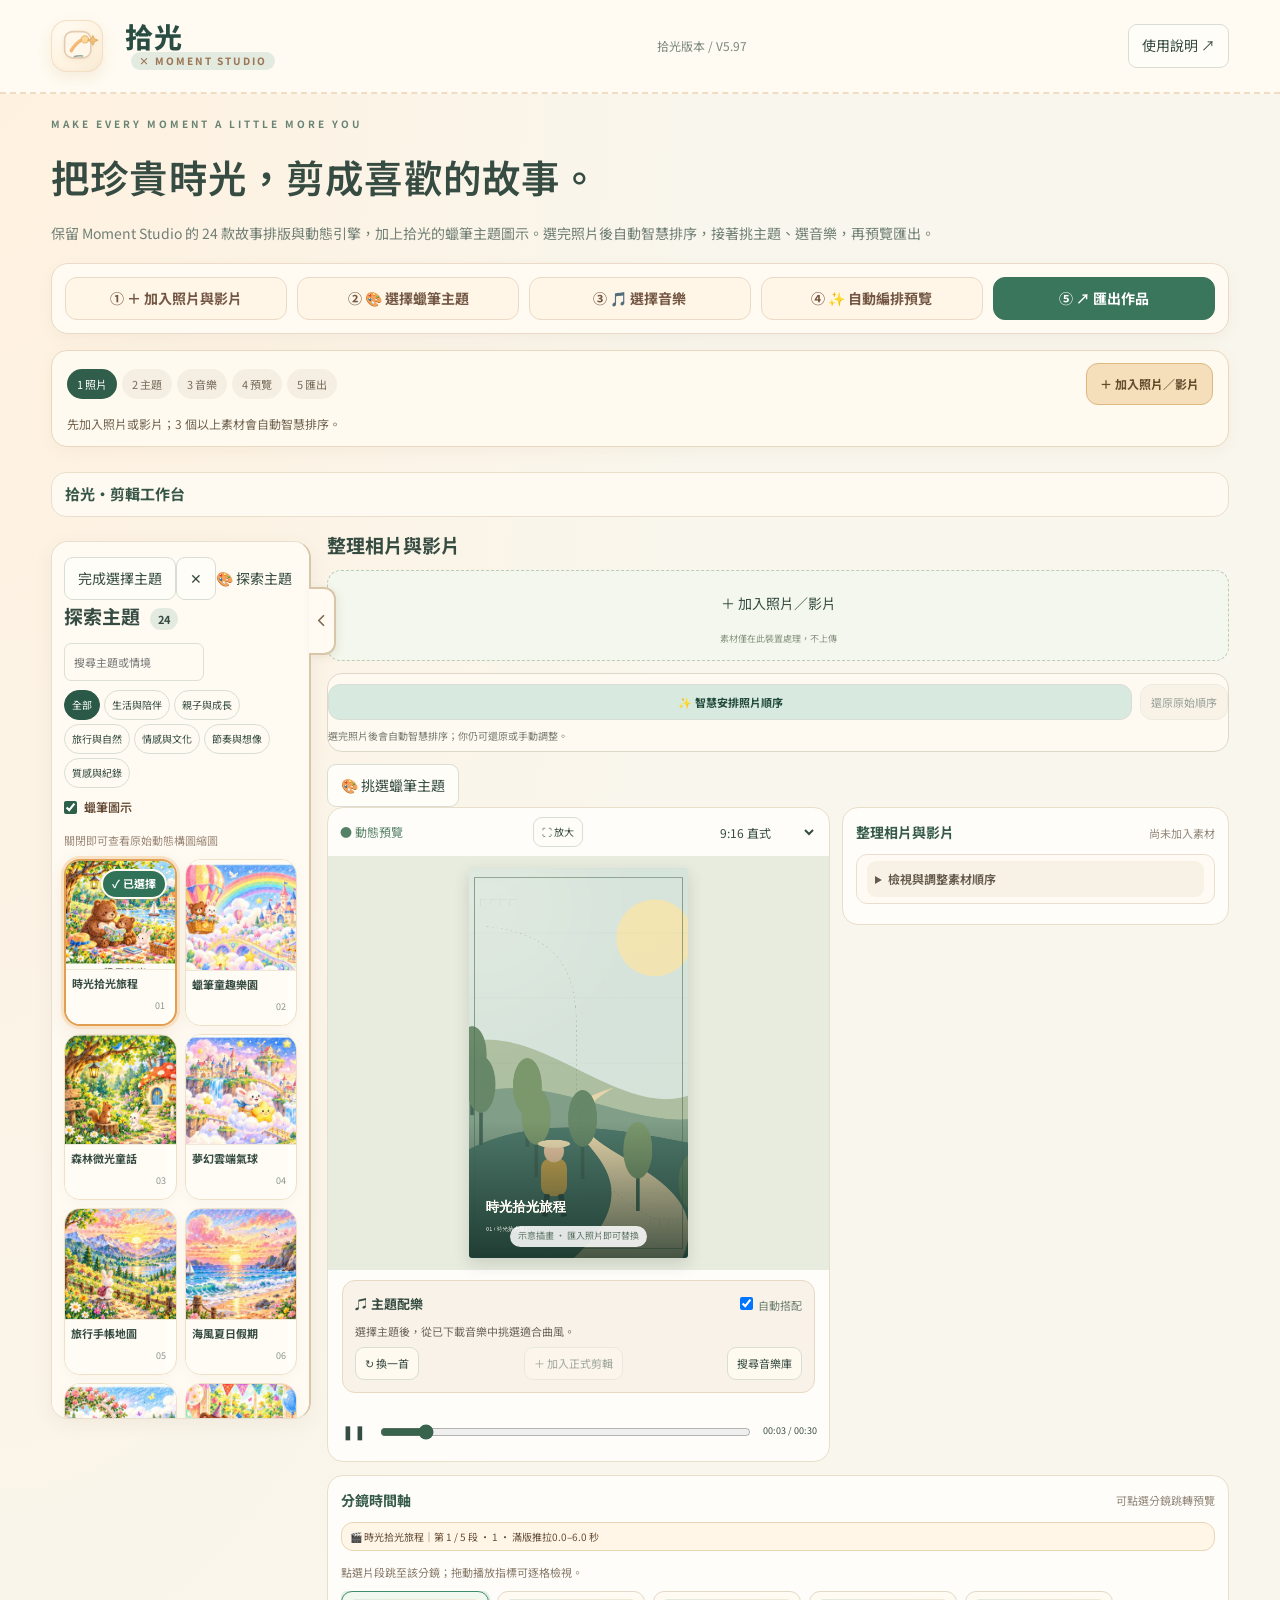
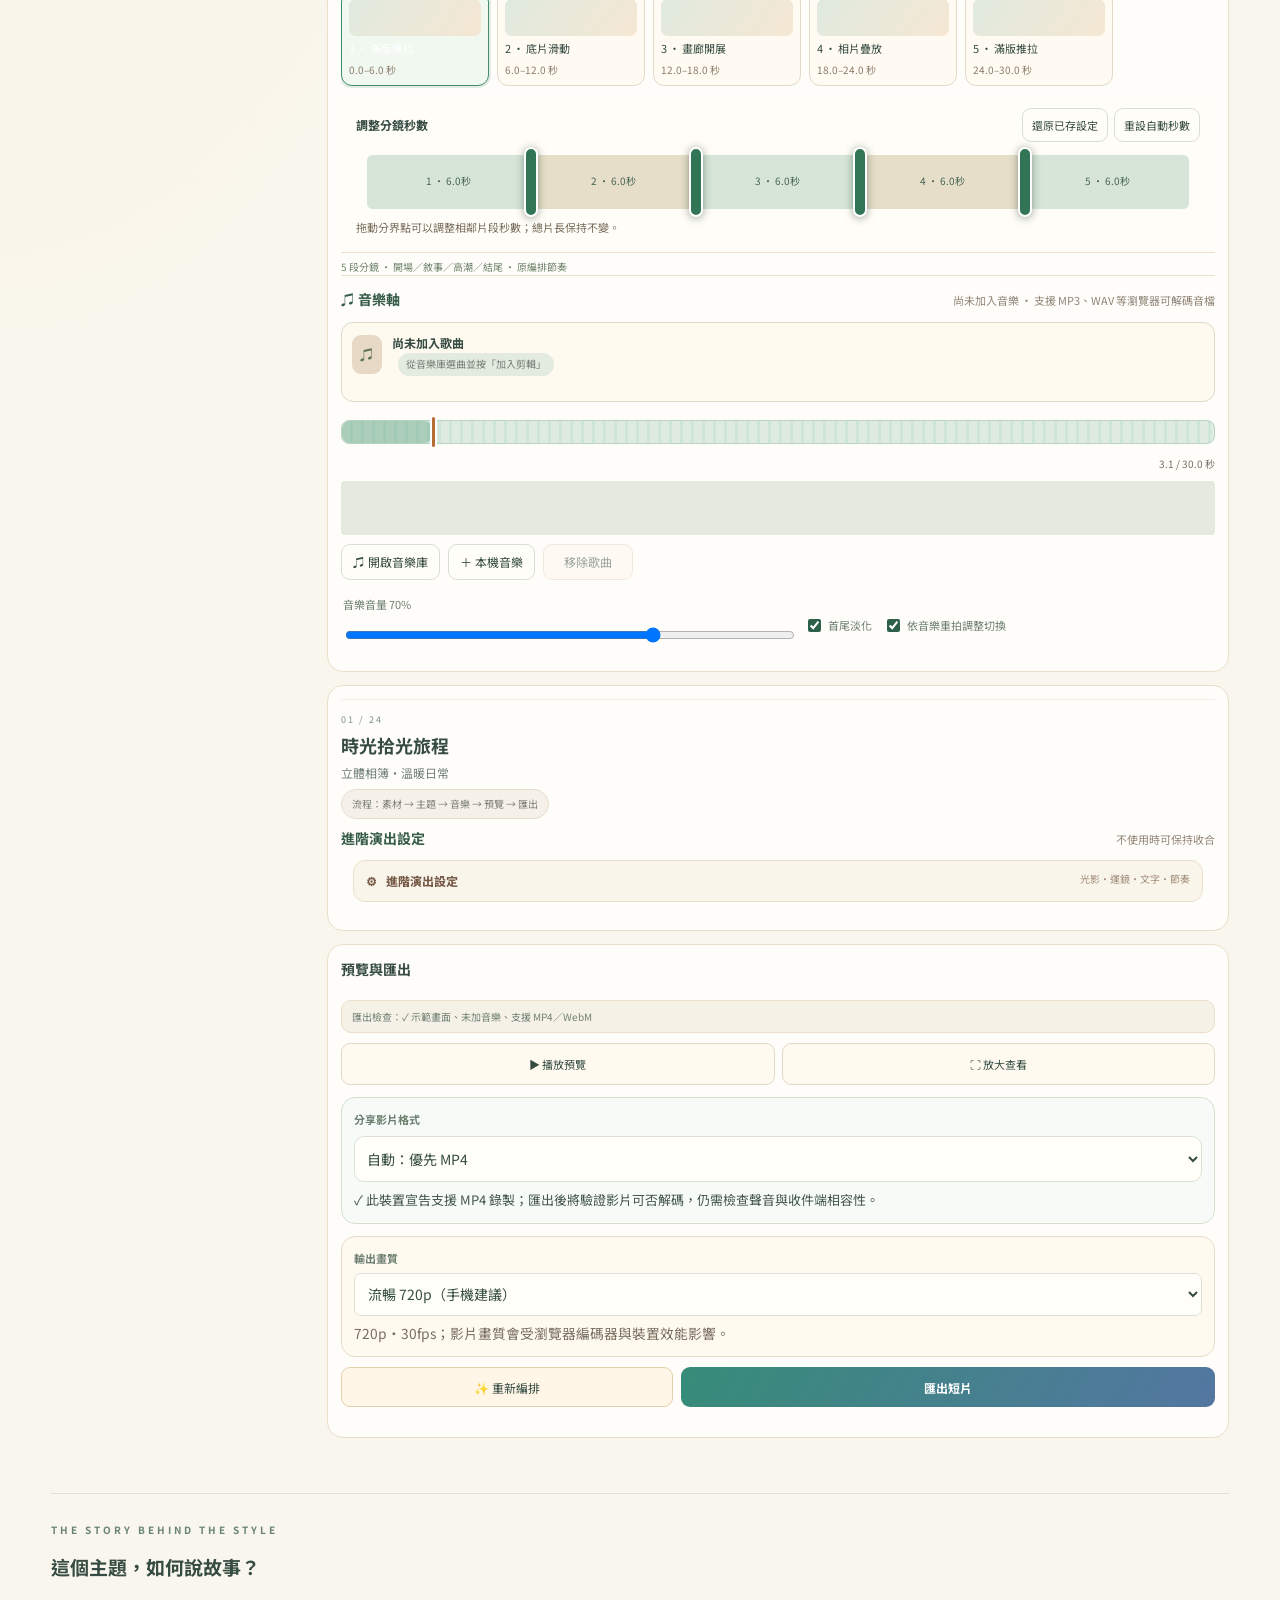
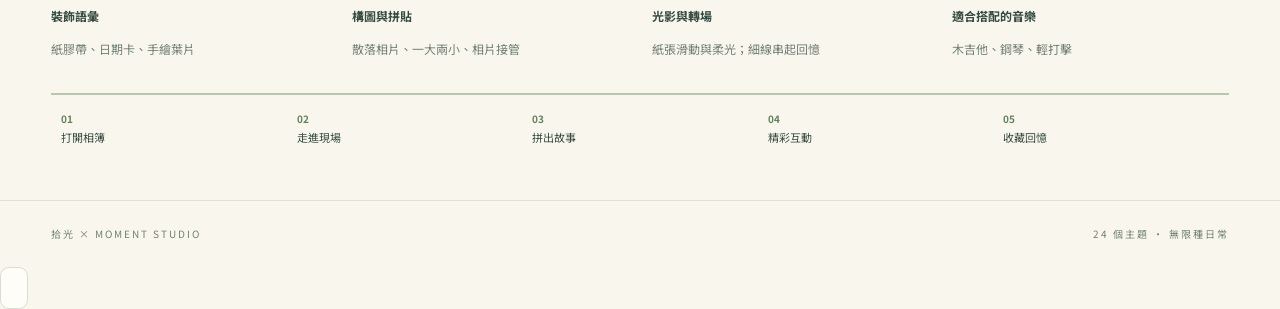
==== commit 46da7292: "Add files via upload" ====
--- a/index.html
+++ b/index.html
@@ -1 +1 @@
-<!doctype html><html lang="zh-Hant"><head><meta charset="utf-8"><meta name="viewport" content="width=device-width,initial-scale=1"><meta name="theme-color" content="#f5f3ec"><title>拾光˙剪映</title><meta name="apple-mobile-web-app-capable" content="yes"><meta name="apple-mobile-web-app-status-bar-style" content="default"><meta name="apple-mobile-web-app-title" content="拾光˙剪映"><meta name="application-name" content="拾光˙剪映"><link rel="manifest" href="manifest.webmanifest"><link rel="icon" type="image/png" sizes="192x192" href="icons/icon-192.png"><link rel="apple-touch-icon" href="icons/apple-touch-icon.png"><link rel="stylesheet" href="style.css"><link rel="stylesheet" href="mobile-v557.css?v=588"><link rel="stylesheet" href="mobile-studio-v588.css?v=588"><link rel="stylesheet" href="mobile-v592.css"></head><body><header><a class="brand" href="#" aria-label="拾光 × Moment Studio 首頁"><span class="brandmark" aria-hidden="true"><svg viewBox="0 0 64 64" role="img" focusable="false"><defs><linearGradient id="sgGlow" x1="0" x2="1" y1="0" y2="1"><stop offset="0%" stop-color="#ffd7a8"/><stop offset="52%" stop-color="#f3b56e"/><stop offset="100%" stop-color="#7db2a6"/></linearGradient></defs><rect x="7" y="10" width="40" height="40" rx="12" fill="#fff7ea" stroke="#e3ccb0" stroke-width="2.5"/><path d="M17 39c6-10 11-14 17-17" fill="none" stroke="url(#sgGlow)" stroke-width="5.2" stroke-linecap="round"/><circle cx="38" cy="22" r="5.5" fill="#ffd89e" stroke="#e8b56c" stroke-width="1.6"/><path d="M50 16l2.5 5 5.5 2.2-5.3 2.3L50 31l-2.5-5.4-5.3-2.3 5.2-2.2z" fill="#f3bf74" stroke="#dea85f" stroke-width="1.3"/><path d="M22 48c4.2-1.1 8.2-1.4 12.3-.9" fill="none" stroke="#8ba89e" stroke-width="2.2" stroke-linecap="round"/></svg></span><span class="brandtext"><b>拾光</b><small>× MOMENT STUDIO</small></span></a><span class="version">拾光版本 / V5.92</span><button id="help">使用說明 ↗</button></header><main><section class="intro"><div class="eyebrow">MAKE EVERY MOMENT A LITTLE MORE YOU</div><h1>把珍貴時光，剪成喜歡的故事。</h1><p>保留 Moment Studio 的 24 款故事排版與動態引擎，加上拾光的蠟筆主題圖示。選完照片後自動智慧排序，接著挑主題、選音樂，再預覽匯出。</p></section><div class="quickstart" aria-label="快速成片操作"><button type="button" id="quickUpload">① ＋ 加入照片與影片</button><button type="button" id="quickThemes">② 🎨 選擇蠟筆主題</button><button type="button" id="quickMusic">③ 🎵 選擇音樂</button><button type="button" id="quickCreate">④ ✨ 自動編排預覽</button><button type="button" id="quickExport">⑤ ↗ 匯出作品</button></div><div id="guidedProgress" class="guided-progress" aria-label="製片進度" aria-live="polite"></div><div class="workspace"><section class="catalog"><div class="sectionhead"><h2>探索主題 <small>24</small></h2><label class="search"><input id="search" placeholder="搜尋主題或情境" aria-label="搜尋主題"></label></div><nav id="filters" aria-label="主題分類"></nav><div class="theme-controls"><label class="check"><input id="showIllustrations" type="checkbox" checked>蠟筆圖示</label><span>關閉即可查看原始動態構圖縮圖</span></div><div id="cards" class="cards"></div><p id="empty" hidden>找不到符合的主題，試試其他關鍵字。</p></section><aside class="editor"><div class="previewhead"><span class="live">● 動態預覽</span><button id="expand" aria-label="放大預覽">⛶ 放大</button><select id="ratio" aria-label="畫面比例"><option value="portrait">9:16 直式</option><option value="landscape">16:9 橫式</option><option value="square">1:1 正方形</option></select></div><div class="stage"><canvas id="canvas" width="540" height="960" aria-label="主題動畫預覽"></canvas><span id="sample">示意插畫 · 匯入照片即可替換</span></div><div class="transport"><button id="play" aria-label="播放或暫停">❚❚</button><input id="seek" type="range" min="0" max="30" step="0.01" value="0" aria-label="播放進度"><span id="clock">00:00 / 00:30</span></div><div class="shotbar"><div class="shotbar-title"><b>分鏡</b><button type="button" id="previewDemo">▶ 重播範例</button></div><div id="shots"></div><span id="shotInfo"></span></div><div class="settings"><div class="selected"><span id="selNum">01 / 24</span><h2 id="selTitle"></h2><p id="selDesc"></p><div class="compact-flow">流程：素材 → 主題 → 音樂 → 預覽 → 匯出</div></div><details class="advanced-settings"><summary>進階演出設定 <span>光影・運鏡・文字・節奏</span></summary><section class="sceneSettings"><b>場景演出</b><p id="sceneDescription"></p><div class="row"><label class="check"><input id="foreground" type="checkbox" checked>主題前景</label><label class="check"><input id="light" type="checkbox" checked>環境光影</label></div><div class="row"><label class="check"><input id="opening" type="checkbox" checked>故事開場</label><label class="check"><input id="ending" type="checkbox" checked>回憶收尾</label></div><label>光影與前景強度<select id="atmosphere"><option value="0.5">輕柔</option><option value="1" selected>標準</option><option value="1.4">豐富</option></select></label></section><label>影片標題<input id="title" maxlength="32" placeholder="今天的小小冒險"></label><div class="row"><label>片長<select id="duration"><option value="15">15 秒</option><option value="30" selected>30 秒</option><option value="60">60 秒</option></select></label><label>裝飾<select id="density"><option value="0.4">清爽</option><option value="1" selected>標準</option><option value="1.6">豐富</option></select></label><label>節奏<select id="pace"><option value="0.75">溫柔</option><option value="1" selected>標準</option><option value="1.35">活潑</option></select></label></div><div class="row"><label>鏡頭動態<select id="motion"><option value="0">固定</option><option value="1" selected>柔和推拉</option><option value="1.6">明顯推拉</option></select></label><label>照片構圖（建議完整保留）<select id="fit"><option value="contain" selected>完整保留</option><option value="cover">填滿畫面（會裁切）</option></select></label></div><div class="row"><label>鏡頭曲線<select id="curve"><option value="auto">依主題</option><option value="gentle">柔順</option><option value="cinema">慢—快—慢</option><option value="snappy">節奏加速</option></select></label><label>文字動畫<select id="textMotion"><option value="auto">依主題</option><option value="reveal">滑入揭露</option><option value="type">逐字出現</option><option value="pop">放大落位</option><option value="none">靜態</option></select></label></div><label>文字顯示<select id="textScope"><option value="story">每段故事</option><option value="ends">僅開場與結尾</option><option value="all">全片標題</option></select></label><label class="check"><input id="reduced" type="checkbox">減少動態</label></details><div class="sideblock-label">1. 素材</div><div class="upload"><input id="files" type="file" accept="image/*,video/*" multiple hidden><button id="upload">＋ 加入照片／影片</button><span>素材僅在此裝置處理，不上傳</span></div><div class="story-actions"><button id="storyOptimize" type="button">✨ 智慧安排照片順序</button><button id="storyRestore" type="button" disabled>還原原始順序</button><span id="storyReason">選完照片後會自動智慧排序；你仍可還原或手動調整。</span></div><div id="mediaList"></div><div id="workflowHint" class="workflow-hint">流程：① 加入照片／影片 → ② 自動智慧排序 → ③ 選擇蠟筆主題 → ④ 選擇音樂 → ⑤ 預覽與匯出</div><div class="sideblock-label">2. 音樂</div><section class="musicpanel"><div class="sectionhead"><b>♫ 配樂</b><button type="button" id="openMusicLibrary">🎵 搜尋音樂庫</button><button id="musicAdd">匯入音檔</button></div><input id="musicFile" type="file" accept="audio/*,.mp3,.wav,.m4a" hidden><p id="musicName">尚未加入音樂 · 支援 MP3、WAV 等瀏覽器可解碼音檔</p><label class="check"><input id="beatSync" type="checkbox" checked>依音樂重拍調整切換</label><p id="beatStatus">加入配樂後，自動估計重拍；不明顯時保留原節奏。</p><canvas id="wave" width="600" height="80" aria-label="配樂波形"></canvas><label>音樂音量 <output id="volText">70%</output><input id="volume" type="range" min="0" max="100" value="70"></label><label>音樂起點（秒）<input id="musicStart" type="number" min="0" value="0" step="0.1" disabled></label><div class="row"><label class="check"><input id="loopMusic" type="checkbox" checked>不足時循環</label><label class="check"><input id="fadeMusic" type="checkbox" checked>首尾淡化</label></div><button id="musicRemove" class="textbtn" disabled>移除配樂</button></section><p id="exportReadiness" class="export-readiness" role="status">正在檢查匯出相容性…</p><div class="sideblock-label">3. 輸出</div><div class="actions"><button id="shuffle">✨ 重新編排</button><button id="export" class="primary">匯出短片</button></div><div class="project-savebar" id="projectSaveBar"><strong>專案管理</strong><button type="button" id="projectSaveLocal">儲存專案</button><button type="button" id="projectRestoreLocal">開啟已存專案</button><button type="button" id="projectExportFull">下載完整備份</button><button type="button" id="projectImportFull">匯入備份</button><input id="projectBackupFile" type="file" accept=".momentproj,application/json" hidden><span id="projectSaveStatus" role="status">本機保存包含照片、影片與音樂；清除網站資料會遺失。</span></div><button id="save" class="textbtn">下載編排設定 JSON</button><p class="notice">V5.92：主題點選即時預覽、分鏡提示與配樂狀態。原有可還原的智慧選片排序；使用曝光、細節、色彩與畫面方向安排素材。仍為模板自動編排，可加入本機配樂。影片原音仍靜音；尚未接入 AI 人臉辨識；使用「完整保留」可避免照片被裁切，請先確認構圖。</p><div id="exportProgress" hidden><progress id="progress" max="100" value="0"></progress><button id="cancelExport">取消匯出</button></div><p id="status" role="status"></p><div id="result" hidden><b>匯出完成 · 先播放檢查</b><video id="resultVideo" controls playsinline></video><a id="resultDownload" download>下載影片</a><button id="closeResult" class="textbtn">關閉結果</button></div></div></aside></div><section class="mobile-workbar" aria-label="手機快速剪輯工具"><button type="button" id="mobileMedia">＋ 素材</button><button type="button" id="mobileTheme">🎨 主題</button><button type="button" id="mobilePreview">▶ 預覽</button><button type="button" id="mobileExport">↗ 匯出</button></section><section class="details"><div class="eyebrow">THE STORY BEHIND THE STYLE</div><h2>這個主題，如何說故事？</h2><div id="specs"></div><div class="timeline" id="timeline"></div></section></main><footer>拾光 × MOMENT STUDIO <span>24 個主題 · 無限種日常</span></footer><dialog id="dialog"><h2>讓回憶動起來</h2><p>① 選擇主題，先觀看示意插畫動畫。</p><p>② 加入照片或影片，用上下按鈕調整順序。影片會靜音、以原速循環使用。</p><p>③ 調整標題、比例、節奏與裝飾；拖曳進度條檢視構圖。</p><p>④ 從音樂庫搜尋試聽，取得合規音檔後匯入，並調整起點與音量，再匯出 MP4 或 WebM（依瀏覽器支援）。匯出需等待完整片長，請留在此頁，完成後可直接播放檢查。</p><p>重拍來自音訊能量變化估計，並非每首歌都能準確識別；可取消重拍調整。<br>瀏覽器支援 FaceDetector 時可嘗試偵測照片人臉，不支援時回退至視覺特徵分析；影片原音靜音，可另外加入配樂。素材不會上傳，重新整理後需重新加入；JSON 僅保留編排設定，不包含照片或影片。</p><button id="closeDialog" class="primary">開始創作</button></dialog><script src="engine.js"></script><script src="atmosphere.js"></script><script src="app.js"></script><script src="fusion.js"></script><script src="upgrade-v51.js"></script><dialog id="musicLibrary" class="music-library-dialog"><div class="music-dialog-head"><b>🎵 拾光音樂素材中心</b><button id="closeMusicLibrary" type="button">✕ 關閉</button></div><p>可以在此搜尋與試聽。網路曲目需先確認影片同步使用授權並取得合法音檔；本機選取的音樂可直接加入時間軸。</p><iframe id="musicLibraryFrame" title="音樂素材中心" loading="lazy" src="music-center/index.html?v=5.76"></iframe></dialog><script src="upgrade-v52.js"></script><script src="upgrade-v512.js"></script><script src="upgrade-v518.js"></script><script src="upgrade-v523.js"></script><script src="workspace-v525.js"></script><script src="timeline-v526.js"></script><script src="timeline-v527.js"></script><script src="project-v529.js"></script><script src="music-full-v530.js"></script><script src="workspace-v532.js"></script><script src="sidebar-edge-v533.js"></script><script src="audio-focus-v549.js"></script><script src="theme-music-v552.js"></script><script src="cover-share-v554.js"></script><script src="share-mobile-v555.js"></script><script src="export-format-v556.js"></script><script src="mobile-v557.js?v=588"></script><script src="mobile-v561.js"></script><script src="mobile-studio-v588.js?v=588"></script><script src="pwa-register.js"></script><script src="mobile-v592.js"></script></body></html>
+<!doctype html><html lang="zh-Hant"><head><meta charset="utf-8"><meta name="viewport" content="width=device-width,initial-scale=1"><meta name="theme-color" content="#f5f3ec"><title>拾光˙剪映</title><meta name="apple-mobile-web-app-capable" content="yes"><meta name="apple-mobile-web-app-status-bar-style" content="default"><meta name="apple-mobile-web-app-title" content="拾光˙剪映"><meta name="application-name" content="拾光˙剪映"><link rel="manifest" href="manifest.webmanifest"><link rel="icon" type="image/png" sizes="192x192" href="icons/icon-192.png"><link rel="apple-touch-icon" href="icons/apple-touch-icon.png"><link rel="stylesheet" href="style.css"><link rel="stylesheet" href="mobile-v557.css?v=588"><link rel="stylesheet" href="mobile-studio-v588.css?v=588"><link rel="stylesheet" href="mobile-v592.css"><link rel="stylesheet" href="mobile-v593.css"></head><body><header><a class="brand" href="#" aria-label="拾光 × Moment Studio 首頁"><span class="brandmark" aria-hidden="true"><svg viewBox="0 0 64 64" role="img" focusable="false"><defs><linearGradient id="sgGlow" x1="0" x2="1" y1="0" y2="1"><stop offset="0%" stop-color="#ffd7a8"/><stop offset="52%" stop-color="#f3b56e"/><stop offset="100%" stop-color="#7db2a6"/></linearGradient></defs><rect x="7" y="10" width="40" height="40" rx="12" fill="#fff7ea" stroke="#e3ccb0" stroke-width="2.5"/><path d="M17 39c6-10 11-14 17-17" fill="none" stroke="url(#sgGlow)" stroke-width="5.2" stroke-linecap="round"/><circle cx="38" cy="22" r="5.5" fill="#ffd89e" stroke="#e8b56c" stroke-width="1.6"/><path d="M50 16l2.5 5 5.5 2.2-5.3 2.3L50 31l-2.5-5.4-5.3-2.3 5.2-2.2z" fill="#f3bf74" stroke="#dea85f" stroke-width="1.3"/><path d="M22 48c4.2-1.1 8.2-1.4 12.3-.9" fill="none" stroke="#8ba89e" stroke-width="2.2" stroke-linecap="round"/></svg></span><span class="brandtext"><b>拾光</b><small>× MOMENT STUDIO</small></span></a><span class="version">拾光版本 / V5.97</span><button id="help">使用說明 ↗</button></header><main><section class="intro"><div class="eyebrow">MAKE EVERY MOMENT A LITTLE MORE YOU</div><h1>把珍貴時光，剪成喜歡的故事。</h1><p>保留 Moment Studio 的 24 款故事排版與動態引擎，加上拾光的蠟筆主題圖示。選完照片後自動智慧排序，接著挑主題、選音樂，再預覽匯出。</p></section><div class="quickstart" aria-label="快速成片操作"><button type="button" id="quickUpload">① ＋ 加入照片與影片</button><button type="button" id="quickThemes">② 🎨 選擇蠟筆主題</button><button type="button" id="quickMusic">③ 🎵 選擇音樂</button><button type="button" id="quickCreate">④ ✨ 自動編排預覽</button><button type="button" id="quickExport">⑤ ↗ 匯出作品</button></div><div id="guidedProgress" class="guided-progress" aria-label="製片進度" aria-live="polite"></div><div class="workspace"><section class="catalog"><div class="sectionhead"><h2>探索主題 <small>24</small></h2><label class="search"><input id="search" placeholder="搜尋主題或情境" aria-label="搜尋主題"></label></div><nav id="filters" aria-label="主題分類"></nav><div class="theme-controls"><label class="check"><input id="showIllustrations" type="checkbox" checked>蠟筆圖示</label><span>關閉即可查看原始動態構圖縮圖</span></div><div id="cards" class="cards"></div><p id="empty" hidden>找不到符合的主題，試試其他關鍵字。</p></section><aside class="editor"><div class="previewhead"><span class="live">● 動態預覽</span><button id="expand" aria-label="放大預覽">⛶ 放大</button><select id="ratio" aria-label="畫面比例"><option value="portrait">9:16 直式</option><option value="landscape">16:9 橫式</option><option value="square">1:1 正方形</option></select></div><div class="stage"><canvas id="canvas" width="540" height="960" aria-label="主題動畫預覽"></canvas><span id="sample">示意插畫 · 匯入照片即可替換</span></div><div class="transport"><button id="play" aria-label="播放或暫停">❚❚</button><input id="seek" type="range" min="0" max="30" step="0.01" value="0" aria-label="播放進度"><span id="clock">00:00 / 00:30</span></div><div class="shotbar"><div class="shotbar-title"><b>分鏡</b><button type="button" id="previewDemo">▶ 重播範例</button></div><div id="shots"></div><span id="shotInfo"></span></div><div class="settings"><div class="selected"><span id="selNum">01 / 24</span><h2 id="selTitle"></h2><p id="selDesc"></p><div class="compact-flow">流程：素材 → 主題 → 音樂 → 預覽 → 匯出</div></div><details class="advanced-settings"><summary>進階演出設定 <span>光影・運鏡・文字・節奏</span></summary><section class="sceneSettings"><b>場景演出</b><p id="sceneDescription"></p><div class="row"><label class="check"><input id="foreground" type="checkbox" checked>主題前景</label><label class="check"><input id="light" type="checkbox" checked>環境光影</label></div><div class="row"><label class="check"><input id="opening" type="checkbox" checked>故事開場</label><label class="check"><input id="ending" type="checkbox" checked>回憶收尾</label></div><label>光影與前景強度<select id="atmosphere"><option value="0.5">輕柔</option><option value="1" selected>標準</option><option value="1.4">豐富</option></select></label></section><label>影片標題<input id="title" maxlength="32" placeholder="今天的小小冒險"></label><div class="row"><label>片長<select id="duration"><option value="15">15 秒</option><option value="30" selected>30 秒</option><option value="60">60 秒</option></select></label><label>裝飾<select id="density"><option value="0.4">清爽</option><option value="1" selected>標準</option><option value="1.6">豐富</option></select></label><label>節奏<select id="pace"><option value="0.75">溫柔</option><option value="1" selected>標準</option><option value="1.35">活潑</option></select></label></div><div class="row"><label>鏡頭動態<select id="motion"><option value="0">固定</option><option value="1" selected>柔和推拉</option><option value="1.6">明顯推拉</option></select></label><label>照片構圖（建議完整保留）<select id="fit"><option value="contain" selected>完整保留</option><option value="cover">填滿畫面（會裁切）</option></select></label></div><div class="row"><label>鏡頭曲線<select id="curve"><option value="auto">依主題</option><option value="gentle">柔順</option><option value="cinema">慢—快—慢</option><option value="snappy">節奏加速</option></select></label><label>文字動畫<select id="textMotion"><option value="auto">依主題</option><option value="reveal">滑入揭露</option><option value="type">逐字出現</option><option value="pop">放大落位</option><option value="none">靜態</option></select></label></div><label>文字顯示<select id="textScope"><option value="story">每段故事</option><option value="ends">僅開場與結尾</option><option value="all">全片標題</option></select></label><label class="check"><input id="reduced" type="checkbox">減少動態</label></details><div class="sideblock-label">1. 素材</div><div class="upload"><input id="files" type="file" accept="image/*,video/*" multiple hidden><button id="upload">＋ 加入照片／影片</button><span>素材僅在此裝置處理，不上傳</span></div><div class="story-actions"><button id="storyOptimize" type="button">✨ 智慧安排照片順序</button><button id="storyRestore" type="button" disabled>還原原始順序</button><span id="storyReason">選完照片後會自動智慧排序；你仍可還原或手動調整。</span></div><div id="mediaList"></div><div id="workflowHint" class="workflow-hint">流程：① 加入照片／影片 → ② 自動智慧排序 → ③ 選擇蠟筆主題 → ④ 選擇音樂 → ⑤ 預覽與匯出</div><div class="sideblock-label">2. 音樂</div><section class="musicpanel"><div class="sectionhead"><b>♫ 配樂</b><button type="button" id="openMusicLibrary">🎵 搜尋音樂庫</button><button id="musicAdd">匯入音檔</button></div><input id="musicFile" type="file" accept="audio/*,.mp3,.wav,.m4a" hidden><p id="musicName">尚未加入音樂 · 支援 MP3、WAV 等瀏覽器可解碼音檔</p><label class="check"><input id="beatSync" type="checkbox" checked>依音樂重拍調整切換</label><p id="beatStatus">加入配樂後，自動估計重拍；不明顯時保留原節奏。</p><canvas id="wave" width="600" height="80" aria-label="配樂波形"></canvas><label>音樂音量 <output id="volText">70%</output><input id="volume" type="range" min="0" max="100" value="70"></label><label>音樂起點（秒）<input id="musicStart" type="number" min="0" value="0" step="0.1" disabled></label><div class="row"><label class="check"><input id="loopMusic" type="checkbox" checked>不足時循環</label><label class="check"><input id="fadeMusic" type="checkbox" checked>首尾淡化</label></div><button id="musicRemove" class="textbtn" disabled>移除配樂</button></section><p id="exportReadiness" class="export-readiness" role="status">正在檢查匯出相容性…</p><div class="sideblock-label">3. 輸出</div><div class="actions"><button id="shuffle">✨ 重新編排</button><button id="export" class="primary">匯出短片</button></div><div class="project-savebar" id="projectSaveBar"><strong>專案管理</strong><button type="button" id="projectSaveLocal">儲存專案</button><button type="button" id="projectRestoreLocal">開啟已存專案</button><button type="button" id="projectExportFull">下載完整備份</button><button type="button" id="projectImportFull">匯入備份</button><input id="projectBackupFile" type="file" accept=".momentproj,application/json" hidden><span id="projectSaveStatus" role="status">本機保存包含照片、影片與音樂；清除網站資料會遺失。</span></div><button id="save" class="textbtn">下載編排設定 JSON</button><p class="notice">V5.97：主題點選即時預覽、分鏡提示與配樂狀態。原有可還原的智慧選片排序；使用曝光、細節、色彩與畫面方向安排素材。仍為模板自動編排，可加入本機配樂。影片原音仍靜音；尚未接入 AI 人臉辨識；使用「完整保留」可避免照片被裁切，請先確認構圖。</p><div id="exportProgress" hidden><progress id="progress" max="100" value="0"></progress><button id="cancelExport">取消匯出</button></div><p id="status" role="status"></p><div id="result" hidden><b>匯出完成 · 先播放檢查</b><video id="resultVideo" controls playsinline></video><a id="resultDownload" download>下載影片</a><button id="closeResult" class="textbtn">關閉結果</button></div></div></aside></div><section class="mobile-workbar" aria-label="手機快速剪輯工具"><button type="button" id="mobileMedia">＋ 素材</button><button type="button" id="mobileTheme">🎨 主題</button><button type="button" id="mobilePreview">▶ 預覽</button><button type="button" id="mobileExport">↗ 匯出</button></section><section class="details"><div class="eyebrow">THE STORY BEHIND THE STYLE</div><h2>這個主題，如何說故事？</h2><div id="specs"></div><div class="timeline" id="timeline"></div></section></main><footer>拾光 × MOMENT STUDIO <span>24 個主題 · 無限種日常</span></footer><dialog id="dialog"><h2>讓回憶動起來</h2><p>① 選擇主題，先觀看示意插畫動畫。</p><p>② 加入照片或影片，用上下按鈕調整順序。影片會靜音、以原速循環使用。</p><p>③ 調整標題、比例、節奏與裝飾；拖曳進度條檢視構圖。</p><p>④ 從音樂庫搜尋試聽，取得合規音檔後匯入，並調整起點與音量，再匯出 MP4 或 WebM（依瀏覽器支援）。匯出需等待完整片長，請留在此頁，完成後可直接播放檢查。</p><p>重拍來自音訊能量變化估計，並非每首歌都能準確識別；可取消重拍調整。<br>瀏覽器支援 FaceDetector 時可嘗試偵測照片人臉，不支援時回退至視覺特徵分析；影片原音靜音，可另外加入配樂。素材不會上傳，重新整理後需重新加入；JSON 僅保留編排設定，不包含照片或影片。</p><button id="closeDialog" class="primary">開始創作</button></dialog><script src="engine.js"></script><script src="atmosphere.js"></script><script src="app.js"></script><script src="fusion.js"></script><script src="upgrade-v51.js"></script><dialog id="musicLibrary" class="music-library-dialog"><div class="music-dialog-head"><b>🎵 拾光音樂素材中心</b><button id="closeMusicLibrary" type="button">✕ 關閉</button></div><p>可以在此搜尋與試聽。網路曲目需先確認影片同步使用授權並取得合法音檔；本機選取的音樂可直接加入時間軸。</p><iframe id="musicLibraryFrame" title="音樂素材中心" loading="lazy" src="music-center/index.html?v=5.76"></iframe></dialog><script src="upgrade-v52.js"></script><script src="upgrade-v512.js"></script><script src="upgrade-v518.js"></script><script src="upgrade-v523.js"></script><script src="workspace-v525.js"></script><script src="timeline-v526.js"></script><script src="timeline-v527.js"></script><script src="project-v529.js"></script><script src="music-full-v530.js"></script><script src="workspace-v532.js"></script><script src="sidebar-edge-v533.js"></script><script src="audio-focus-v549.js"></script><script src="theme-music-v552.js"></script><script src="cover-share-v554.js"></script><script src="share-mobile-v555.js"></script><script src="export-format-v556.js"></script><script src="mobile-v557.js?v=588"></script><script src="mobile-v561.js"></script><script src="mobile-studio-v588.js?v=588"></script><script src="pwa-register.js"></script><script src="mobile-v592.js"></script><script src="mobile-v593.js"></script></body></html>
--- a/style.css
+++ b/style.css
@@ -296,3 +296,10 @@
 
 /* V5.81 output configuration */
 .export-quality-v581{display:flex;flex-direction:column;gap:6px;padding:12px;border:1px solid #e7dcc9;border-radius:14px;margin:10px 0;background:#fffaf0}.export-quality-v581 select{min-height:43px;width:100%;max-width:100%}.export-quality-v581 p{font-size:.86rem;color:#786d5f;margin:0}
+
+/* V5.94 — 24 independently-cropped crayon covers. All devices show the same original art. */
+.card-visual{position:relative!important;aspect-ratio:10/7!important;background:#fff8ea!important;padding:0!important;overflow:hidden!important}
+.card-visual>canvas{display:none!important}
+.card-visual img.crayon-icon,body.fusion-dynamic-thumbs .card-visual img.crayon-icon{display:block!important;position:absolute!important;inset:0!important;width:100%!important;height:100%!important;object-fit:cover!important;opacity:1!important;transform:none!important;padding:0!important;background:#fff8ea!important;pointer-events:none}
+body.fusion-dynamic-thumbs .card-visual{aspect-ratio:10/7!important}
+@media(max-width:1180px){.workspace-v525 .catalog .card-visual,.workspace .catalog .card-visual{aspect-ratio:10/7!important}}
--- a/mobile-v593.css
+++ b/mobile-v593.css
@@ -0,0 +1,13 @@
+/* V5.93: only phone layout changes. Tablet and desktop remain intact. */
+@media(max-width:740px){
+ .v592-materials{display:none!important}
+ #v592ThemeToggle{display:block!important;margin:12px 0!important;min-height:48px}
+ .theme-music-panel{display:none!important}
+ #v593ThemeBackdrop{display:none;position:fixed;inset:0;z-index:2147483000;background:rgba(15,22,27,.52)}
+ body.v593-theme-dialog-open #v593ThemeBackdrop{display:block!important}
+ body.workspace-v532.v593-theme-dialog-open .workspace>.catalog,
+ body.v593-theme-dialog-open .workspace>.catalog{display:block!important;visibility:visible!important;opacity:1!important;position:fixed!important;inset:calc(env(safe-area-inset-top,0px) + 12px) 10px calc(env(safe-area-inset-bottom,0px) + 12px)!important;z-index:2147483001!important;transform:none!important;max-height:none!important;height:auto!important;width:auto!important;max-width:none!important;overflow-y:auto!important;overscroll-behavior:contain!important;margin:0!important;padding:18px!important;background:#fffaf1!important;color:#2d392f!important;box-shadow:0 18px 75px #0006!important;border-radius:18px!important}
+ body.v593-theme-dialog-open{overflow:hidden!important}
+ body.v593-theme-dialog-open #v592ThemeClose{display:block!important;position:sticky;top:0;z-index:2;background:#f3e3c5;padding:10px;border-radius:9px;min-height:44px}
+ body.v593-theme-dialog-open .workspace .catalog .cards{display:grid!important;grid-template-columns:repeat(2,minmax(0,1fr))!important;gap:10px!important}
+}
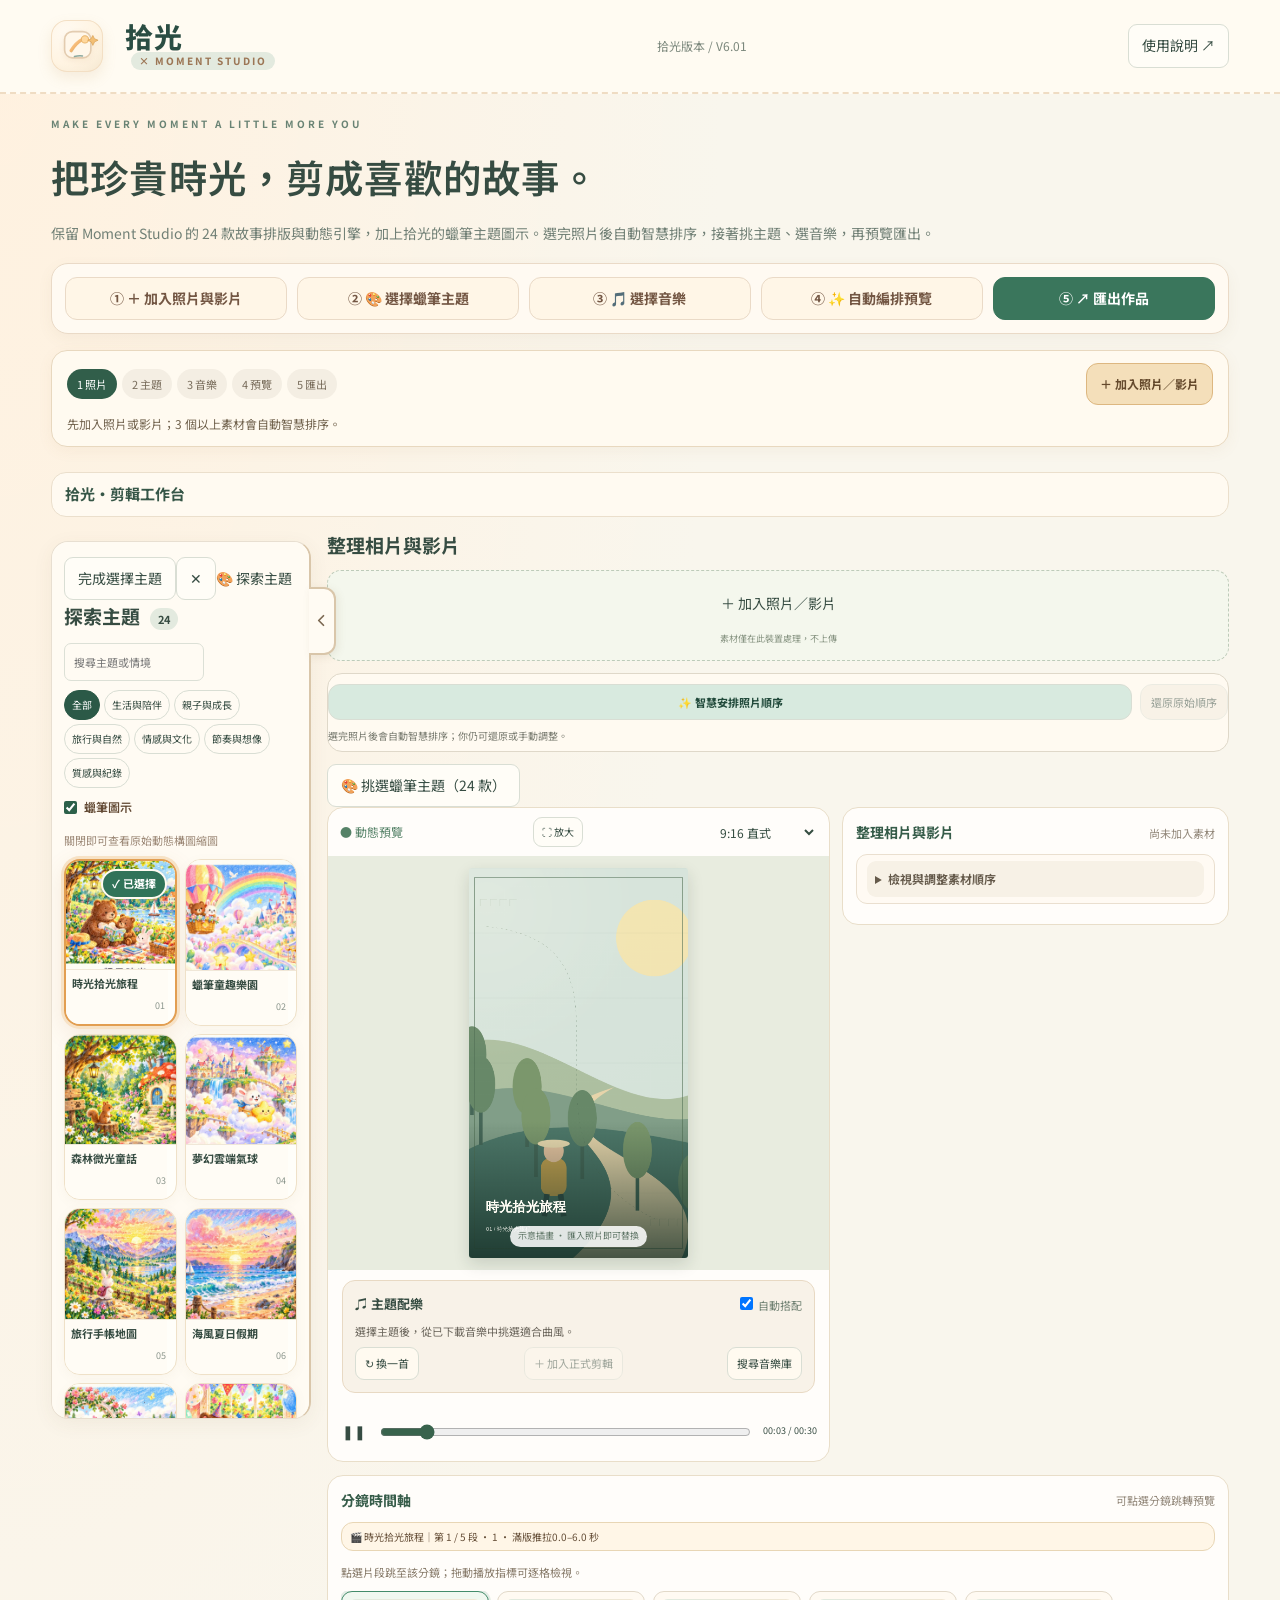
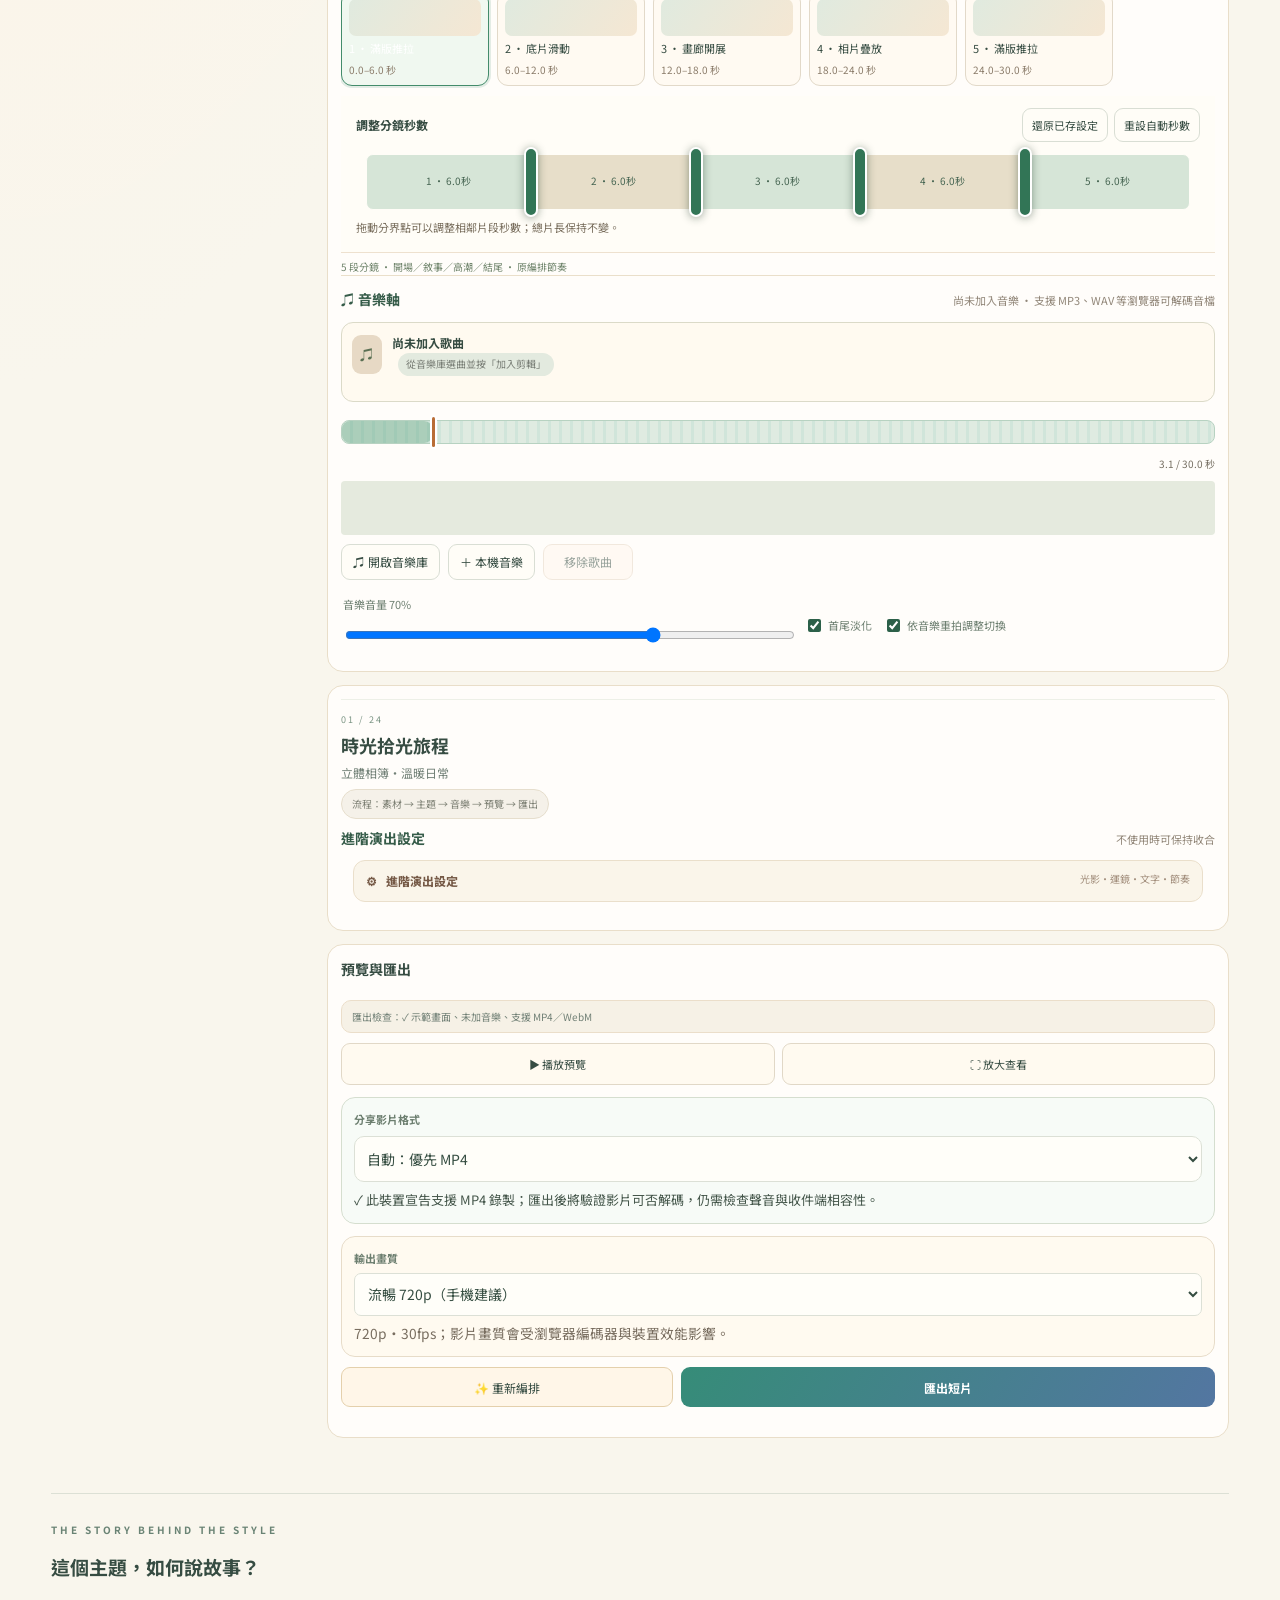
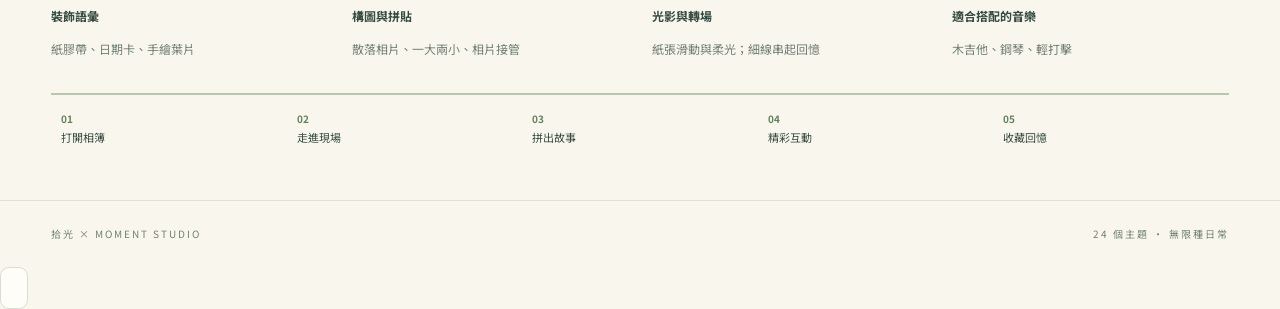
==== commit e8f9208f: "Add files via upload" ====
--- a/index.html
+++ b/index.html
@@ -1 +1 @@
-<!doctype html><html lang="zh-Hant"><head><meta charset="utf-8"><meta name="viewport" content="width=device-width,initial-scale=1"><meta name="theme-color" content="#f5f3ec"><title>拾光˙剪映</title><meta name="apple-mobile-web-app-capable" content="yes"><meta name="apple-mobile-web-app-status-bar-style" content="default"><meta name="apple-mobile-web-app-title" content="拾光˙剪映"><meta name="application-name" content="拾光˙剪映"><link rel="manifest" href="manifest.webmanifest"><link rel="icon" type="image/png" sizes="192x192" href="icons/icon-192.png"><link rel="apple-touch-icon" href="icons/apple-touch-icon.png"><link rel="stylesheet" href="style.css"><link rel="stylesheet" href="mobile-v557.css?v=588"><link rel="stylesheet" href="mobile-studio-v588.css?v=588"><link rel="stylesheet" href="mobile-v592.css"><link rel="stylesheet" href="mobile-v593.css"></head><body><header><a class="brand" href="#" aria-label="拾光 × Moment Studio 首頁"><span class="brandmark" aria-hidden="true"><svg viewBox="0 0 64 64" role="img" focusable="false"><defs><linearGradient id="sgGlow" x1="0" x2="1" y1="0" y2="1"><stop offset="0%" stop-color="#ffd7a8"/><stop offset="52%" stop-color="#f3b56e"/><stop offset="100%" stop-color="#7db2a6"/></linearGradient></defs><rect x="7" y="10" width="40" height="40" rx="12" fill="#fff7ea" stroke="#e3ccb0" stroke-width="2.5"/><path d="M17 39c6-10 11-14 17-17" fill="none" stroke="url(#sgGlow)" stroke-width="5.2" stroke-linecap="round"/><circle cx="38" cy="22" r="5.5" fill="#ffd89e" stroke="#e8b56c" stroke-width="1.6"/><path d="M50 16l2.5 5 5.5 2.2-5.3 2.3L50 31l-2.5-5.4-5.3-2.3 5.2-2.2z" fill="#f3bf74" stroke="#dea85f" stroke-width="1.3"/><path d="M22 48c4.2-1.1 8.2-1.4 12.3-.9" fill="none" stroke="#8ba89e" stroke-width="2.2" stroke-linecap="round"/></svg></span><span class="brandtext"><b>拾光</b><small>× MOMENT STUDIO</small></span></a><span class="version">拾光版本 / V5.97</span><button id="help">使用說明 ↗</button></header><main><section class="intro"><div class="eyebrow">MAKE EVERY MOMENT A LITTLE MORE YOU</div><h1>把珍貴時光，剪成喜歡的故事。</h1><p>保留 Moment Studio 的 24 款故事排版與動態引擎，加上拾光的蠟筆主題圖示。選完照片後自動智慧排序，接著挑主題、選音樂，再預覽匯出。</p></section><div class="quickstart" aria-label="快速成片操作"><button type="button" id="quickUpload">① ＋ 加入照片與影片</button><button type="button" id="quickThemes">② 🎨 選擇蠟筆主題</button><button type="button" id="quickMusic">③ 🎵 選擇音樂</button><button type="button" id="quickCreate">④ ✨ 自動編排預覽</button><button type="button" id="quickExport">⑤ ↗ 匯出作品</button></div><div id="guidedProgress" class="guided-progress" aria-label="製片進度" aria-live="polite"></div><div class="workspace"><section class="catalog"><div class="sectionhead"><h2>探索主題 <small>24</small></h2><label class="search"><input id="search" placeholder="搜尋主題或情境" aria-label="搜尋主題"></label></div><nav id="filters" aria-label="主題分類"></nav><div class="theme-controls"><label class="check"><input id="showIllustrations" type="checkbox" checked>蠟筆圖示</label><span>關閉即可查看原始動態構圖縮圖</span></div><div id="cards" class="cards"></div><p id="empty" hidden>找不到符合的主題，試試其他關鍵字。</p></section><aside class="editor"><div class="previewhead"><span class="live">● 動態預覽</span><button id="expand" aria-label="放大預覽">⛶ 放大</button><select id="ratio" aria-label="畫面比例"><option value="portrait">9:16 直式</option><option value="landscape">16:9 橫式</option><option value="square">1:1 正方形</option></select></div><div class="stage"><canvas id="canvas" width="540" height="960" aria-label="主題動畫預覽"></canvas><span id="sample">示意插畫 · 匯入照片即可替換</span></div><div class="transport"><button id="play" aria-label="播放或暫停">❚❚</button><input id="seek" type="range" min="0" max="30" step="0.01" value="0" aria-label="播放進度"><span id="clock">00:00 / 00:30</span></div><div class="shotbar"><div class="shotbar-title"><b>分鏡</b><button type="button" id="previewDemo">▶ 重播範例</button></div><div id="shots"></div><span id="shotInfo"></span></div><div class="settings"><div class="selected"><span id="selNum">01 / 24</span><h2 id="selTitle"></h2><p id="selDesc"></p><div class="compact-flow">流程：素材 → 主題 → 音樂 → 預覽 → 匯出</div></div><details class="advanced-settings"><summary>進階演出設定 <span>光影・運鏡・文字・節奏</span></summary><section class="sceneSettings"><b>場景演出</b><p id="sceneDescription"></p><div class="row"><label class="check"><input id="foreground" type="checkbox" checked>主題前景</label><label class="check"><input id="light" type="checkbox" checked>環境光影</label></div><div class="row"><label class="check"><input id="opening" type="checkbox" checked>故事開場</label><label class="check"><input id="ending" type="checkbox" checked>回憶收尾</label></div><label>光影與前景強度<select id="atmosphere"><option value="0.5">輕柔</option><option value="1" selected>標準</option><option value="1.4">豐富</option></select></label></section><label>影片標題<input id="title" maxlength="32" placeholder="今天的小小冒險"></label><div class="row"><label>片長<select id="duration"><option value="15">15 秒</option><option value="30" selected>30 秒</option><option value="60">60 秒</option></select></label><label>裝飾<select id="density"><option value="0.4">清爽</option><option value="1" selected>標準</option><option value="1.6">豐富</option></select></label><label>節奏<select id="pace"><option value="0.75">溫柔</option><option value="1" selected>標準</option><option value="1.35">活潑</option></select></label></div><div class="row"><label>鏡頭動態<select id="motion"><option value="0">固定</option><option value="1" selected>柔和推拉</option><option value="1.6">明顯推拉</option></select></label><label>照片構圖（建議完整保留）<select id="fit"><option value="contain" selected>完整保留</option><option value="cover">填滿畫面（會裁切）</option></select></label></div><div class="row"><label>鏡頭曲線<select id="curve"><option value="auto">依主題</option><option value="gentle">柔順</option><option value="cinema">慢—快—慢</option><option value="snappy">節奏加速</option></select></label><label>文字動畫<select id="textMotion"><option value="auto">依主題</option><option value="reveal">滑入揭露</option><option value="type">逐字出現</option><option value="pop">放大落位</option><option value="none">靜態</option></select></label></div><label>文字顯示<select id="textScope"><option value="story">每段故事</option><option value="ends">僅開場與結尾</option><option value="all">全片標題</option></select></label><label class="check"><input id="reduced" type="checkbox">減少動態</label></details><div class="sideblock-label">1. 素材</div><div class="upload"><input id="files" type="file" accept="image/*,video/*" multiple hidden><button id="upload">＋ 加入照片／影片</button><span>素材僅在此裝置處理，不上傳</span></div><div class="story-actions"><button id="storyOptimize" type="button">✨ 智慧安排照片順序</button><button id="storyRestore" type="button" disabled>還原原始順序</button><span id="storyReason">選完照片後會自動智慧排序；你仍可還原或手動調整。</span></div><div id="mediaList"></div><div id="workflowHint" class="workflow-hint">流程：① 加入照片／影片 → ② 自動智慧排序 → ③ 選擇蠟筆主題 → ④ 選擇音樂 → ⑤ 預覽與匯出</div><div class="sideblock-label">2. 音樂</div><section class="musicpanel"><div class="sectionhead"><b>♫ 配樂</b><button type="button" id="openMusicLibrary">🎵 搜尋音樂庫</button><button id="musicAdd">匯入音檔</button></div><input id="musicFile" type="file" accept="audio/*,.mp3,.wav,.m4a" hidden><p id="musicName">尚未加入音樂 · 支援 MP3、WAV 等瀏覽器可解碼音檔</p><label class="check"><input id="beatSync" type="checkbox" checked>依音樂重拍調整切換</label><p id="beatStatus">加入配樂後，自動估計重拍；不明顯時保留原節奏。</p><canvas id="wave" width="600" height="80" aria-label="配樂波形"></canvas><label>音樂音量 <output id="volText">70%</output><input id="volume" type="range" min="0" max="100" value="70"></label><label>音樂起點（秒）<input id="musicStart" type="number" min="0" value="0" step="0.1" disabled></label><div class="row"><label class="check"><input id="loopMusic" type="checkbox" checked>不足時循環</label><label class="check"><input id="fadeMusic" type="checkbox" checked>首尾淡化</label></div><button id="musicRemove" class="textbtn" disabled>移除配樂</button></section><p id="exportReadiness" class="export-readiness" role="status">正在檢查匯出相容性…</p><div class="sideblock-label">3. 輸出</div><div class="actions"><button id="shuffle">✨ 重新編排</button><button id="export" class="primary">匯出短片</button></div><div class="project-savebar" id="projectSaveBar"><strong>專案管理</strong><button type="button" id="projectSaveLocal">儲存專案</button><button type="button" id="projectRestoreLocal">開啟已存專案</button><button type="button" id="projectExportFull">下載完整備份</button><button type="button" id="projectImportFull">匯入備份</button><input id="projectBackupFile" type="file" accept=".momentproj,application/json" hidden><span id="projectSaveStatus" role="status">本機保存包含照片、影片與音樂；清除網站資料會遺失。</span></div><button id="save" class="textbtn">下載編排設定 JSON</button><p class="notice">V5.97：主題點選即時預覽、分鏡提示與配樂狀態。原有可還原的智慧選片排序；使用曝光、細節、色彩與畫面方向安排素材。仍為模板自動編排，可加入本機配樂。影片原音仍靜音；尚未接入 AI 人臉辨識；使用「完整保留」可避免照片被裁切，請先確認構圖。</p><div id="exportProgress" hidden><progress id="progress" max="100" value="0"></progress><button id="cancelExport">取消匯出</button></div><p id="status" role="status"></p><div id="result" hidden><b>匯出完成 · 先播放檢查</b><video id="resultVideo" controls playsinline></video><a id="resultDownload" download>下載影片</a><button id="closeResult" class="textbtn">關閉結果</button></div></div></aside></div><section class="mobile-workbar" aria-label="手機快速剪輯工具"><button type="button" id="mobileMedia">＋ 素材</button><button type="button" id="mobileTheme">🎨 主題</button><button type="button" id="mobilePreview">▶ 預覽</button><button type="button" id="mobileExport">↗ 匯出</button></section><section class="details"><div class="eyebrow">THE STORY BEHIND THE STYLE</div><h2>這個主題，如何說故事？</h2><div id="specs"></div><div class="timeline" id="timeline"></div></section></main><footer>拾光 × MOMENT STUDIO <span>24 個主題 · 無限種日常</span></footer><dialog id="dialog"><h2>讓回憶動起來</h2><p>① 選擇主題，先觀看示意插畫動畫。</p><p>② 加入照片或影片，用上下按鈕調整順序。影片會靜音、以原速循環使用。</p><p>③ 調整標題、比例、節奏與裝飾；拖曳進度條檢視構圖。</p><p>④ 從音樂庫搜尋試聽，取得合規音檔後匯入，並調整起點與音量，再匯出 MP4 或 WebM（依瀏覽器支援）。匯出需等待完整片長，請留在此頁，完成後可直接播放檢查。</p><p>重拍來自音訊能量變化估計，並非每首歌都能準確識別；可取消重拍調整。<br>瀏覽器支援 FaceDetector 時可嘗試偵測照片人臉，不支援時回退至視覺特徵分析；影片原音靜音，可另外加入配樂。素材不會上傳，重新整理後需重新加入；JSON 僅保留編排設定，不包含照片或影片。</p><button id="closeDialog" class="primary">開始創作</button></dialog><script src="engine.js"></script><script src="atmosphere.js"></script><script src="app.js"></script><script src="fusion.js"></script><script src="upgrade-v51.js"></script><dialog id="musicLibrary" class="music-library-dialog"><div class="music-dialog-head"><b>🎵 拾光音樂素材中心</b><button id="closeMusicLibrary" type="button">✕ 關閉</button></div><p>可以在此搜尋與試聽。網路曲目需先確認影片同步使用授權並取得合法音檔；本機選取的音樂可直接加入時間軸。</p><iframe id="musicLibraryFrame" title="音樂素材中心" loading="lazy" src="music-center/index.html?v=5.76"></iframe></dialog><script src="upgrade-v52.js"></script><script src="upgrade-v512.js"></script><script src="upgrade-v518.js"></script><script src="upgrade-v523.js"></script><script src="workspace-v525.js"></script><script src="timeline-v526.js"></script><script src="timeline-v527.js"></script><script src="project-v529.js"></script><script src="music-full-v530.js"></script><script src="workspace-v532.js"></script><script src="sidebar-edge-v533.js"></script><script src="audio-focus-v549.js"></script><script src="theme-music-v552.js"></script><script src="cover-share-v554.js"></script><script src="share-mobile-v555.js"></script><script src="export-format-v556.js"></script><script src="mobile-v557.js?v=588"></script><script src="mobile-v561.js"></script><script src="mobile-studio-v588.js?v=588"></script><script src="pwa-register.js"></script><script src="mobile-v592.js"></script><script src="mobile-v593.js"></script></body></html>
+<!doctype html><html lang="zh-Hant"><head><meta charset="utf-8"><meta name="viewport" content="width=device-width,initial-scale=1"><meta name="theme-color" content="#f5f3ec"><title>拾光˙剪映</title><meta name="apple-mobile-web-app-capable" content="yes"><meta name="apple-mobile-web-app-status-bar-style" content="default"><meta name="apple-mobile-web-app-title" content="拾光˙剪映"><meta name="application-name" content="拾光˙剪映"><link rel="manifest" href="manifest.webmanifest"><link rel="icon" type="image/png" sizes="192x192" href="icons/icon-192.png"><link rel="apple-touch-icon" href="icons/apple-touch-icon.png"><link rel="stylesheet" href="style.css"><link rel="stylesheet" href="mobile-v557.css?v=588"><link rel="stylesheet" href="mobile-studio-v588.css?v=588"><link rel="stylesheet" href="mobile-v592.css"><link rel="stylesheet" href="mobile-v593.css"><link rel="stylesheet" href="mobile-v600.css?v=601"></head><body><header><a class="brand" href="#" aria-label="拾光 × Moment Studio 首頁"><span class="brandmark" aria-hidden="true"><svg viewBox="0 0 64 64" role="img" focusable="false"><defs><linearGradient id="sgGlow" x1="0" x2="1" y1="0" y2="1"><stop offset="0%" stop-color="#ffd7a8"/><stop offset="52%" stop-color="#f3b56e"/><stop offset="100%" stop-color="#7db2a6"/></linearGradient></defs><rect x="7" y="10" width="40" height="40" rx="12" fill="#fff7ea" stroke="#e3ccb0" stroke-width="2.5"/><path d="M17 39c6-10 11-14 17-17" fill="none" stroke="url(#sgGlow)" stroke-width="5.2" stroke-linecap="round"/><circle cx="38" cy="22" r="5.5" fill="#ffd89e" stroke="#e8b56c" stroke-width="1.6"/><path d="M50 16l2.5 5 5.5 2.2-5.3 2.3L50 31l-2.5-5.4-5.3-2.3 5.2-2.2z" fill="#f3bf74" stroke="#dea85f" stroke-width="1.3"/><path d="M22 48c4.2-1.1 8.2-1.4 12.3-.9" fill="none" stroke="#8ba89e" stroke-width="2.2" stroke-linecap="round"/></svg></span><span class="brandtext"><b>拾光</b><small>× MOMENT STUDIO</small></span></a><span class="version">拾光版本 / V6.01</span><button id="help">使用說明 ↗</button></header><main><section class="intro"><div class="eyebrow">MAKE EVERY MOMENT A LITTLE MORE YOU</div><h1>把珍貴時光，剪成喜歡的故事。</h1><p>保留 Moment Studio 的 24 款故事排版與動態引擎，加上拾光的蠟筆主題圖示。選完照片後自動智慧排序，接著挑主題、選音樂，再預覽匯出。</p></section><div class="quickstart" aria-label="快速成片操作"><button type="button" id="quickUpload">① ＋ 加入照片與影片</button><button type="button" id="quickThemes">② 🎨 選擇蠟筆主題</button><button type="button" id="quickMusic">③ 🎵 選擇音樂</button><button type="button" id="quickCreate">④ ✨ 自動編排預覽</button><button type="button" id="quickExport">⑤ ↗ 匯出作品</button></div><div id="guidedProgress" class="guided-progress" aria-label="製片進度" aria-live="polite"></div><div class="workspace"><section class="catalog"><div class="sectionhead"><h2>探索主題 <small>24</small></h2><label class="search"><input id="search" placeholder="搜尋主題或情境" aria-label="搜尋主題"></label></div><nav id="filters" aria-label="主題分類"></nav><div class="theme-controls"><label class="check"><input id="showIllustrations" type="checkbox" checked>蠟筆圖示</label><span>關閉即可查看原始動態構圖縮圖</span></div><div id="cards" class="cards"></div><p id="empty" hidden>找不到符合的主題，試試其他關鍵字。</p></section><aside class="editor"><div class="previewhead"><span class="live">● 動態預覽</span><button id="expand" aria-label="放大預覽">⛶ 放大</button><select id="ratio" aria-label="畫面比例"><option value="portrait">9:16 直式</option><option value="landscape">16:9 橫式</option><option value="square">1:1 正方形</option></select></div><div class="stage"><canvas id="canvas" width="540" height="960" aria-label="主題動畫預覽"></canvas><span id="sample">示意插畫 · 匯入照片即可替換</span></div><div class="transport"><button id="play" aria-label="播放或暫停">❚❚</button><input id="seek" type="range" min="0" max="30" step="0.01" value="0" aria-label="播放進度"><span id="clock">00:00 / 00:30</span></div><div class="shotbar"><div class="shotbar-title"><b>分鏡</b><button type="button" id="previewDemo">▶ 重播範例</button></div><div id="shots"></div><span id="shotInfo"></span></div><div class="settings"><div class="selected"><span id="selNum">01 / 24</span><h2 id="selTitle"></h2><p id="selDesc"></p><div class="compact-flow">流程：素材 → 主題 → 音樂 → 預覽 → 匯出</div></div><details class="advanced-settings"><summary>進階演出設定 <span>光影・運鏡・文字・節奏</span></summary><section class="sceneSettings"><b>場景演出</b><p id="sceneDescription"></p><div class="row"><label class="check"><input id="foreground" type="checkbox" checked>主題前景</label><label class="check"><input id="light" type="checkbox" checked>環境光影</label></div><div class="row"><label class="check"><input id="opening" type="checkbox" checked>故事開場</label><label class="check"><input id="ending" type="checkbox" checked>回憶收尾</label></div><label>光影與前景強度<select id="atmosphere"><option value="0.5">輕柔</option><option value="1" selected>標準</option><option value="1.4">豐富</option></select></label></section><label>影片標題<input id="title" maxlength="32" placeholder="今天的小小冒險"></label><div class="row"><label>片長<select id="duration"><option value="15">15 秒</option><option value="30" selected>30 秒</option><option value="60">60 秒</option></select></label><label>裝飾<select id="density"><option value="0.4">清爽</option><option value="1" selected>標準</option><option value="1.6">豐富</option></select></label><label>節奏<select id="pace"><option value="0.75">溫柔</option><option value="1" selected>標準</option><option value="1.35">活潑</option></select></label></div><div class="row"><label>鏡頭動態<select id="motion"><option value="0">固定</option><option value="1" selected>柔和推拉</option><option value="1.6">明顯推拉</option></select></label><label>照片構圖（建議完整保留）<select id="fit"><option value="contain" selected>完整保留</option><option value="cover">填滿畫面（會裁切）</option></select></label></div><div class="row"><label>鏡頭曲線<select id="curve"><option value="auto">依主題</option><option value="gentle">柔順</option><option value="cinema">慢—快—慢</option><option value="snappy">節奏加速</option></select></label><label>文字動畫<select id="textMotion"><option value="auto">依主題</option><option value="reveal">滑入揭露</option><option value="type">逐字出現</option><option value="pop">放大落位</option><option value="none">靜態</option></select></label></div><label>文字顯示<select id="textScope"><option value="story">每段故事</option><option value="ends">僅開場與結尾</option><option value="all">全片標題</option></select></label><label class="check"><input id="reduced" type="checkbox">減少動態</label></details><div class="sideblock-label">1. 素材</div><div class="upload"><input id="files" type="file" accept="image/*,video/*" multiple hidden><button id="upload">＋ 加入照片／影片</button><span>素材僅在此裝置處理，不上傳</span></div><div class="story-actions"><button id="storyOptimize" type="button">✨ 智慧安排照片順序</button><button id="storyRestore" type="button" disabled>還原原始順序</button><span id="storyReason">選完照片後會自動智慧排序；你仍可還原或手動調整。</span></div><div id="mediaList"></div><div id="workflowHint" class="workflow-hint">流程：① 加入照片／影片 → ② 自動智慧排序 → ③ 選擇蠟筆主題 → ④ 選擇音樂 → ⑤ 預覽與匯出</div><div class="sideblock-label">2. 音樂</div><section class="musicpanel"><div class="sectionhead"><b>♫ 配樂</b><button type="button" id="openMusicLibrary">🎵 搜尋音樂庫</button><button id="musicAdd">匯入音檔</button></div><input id="musicFile" type="file" accept="audio/*,.mp3,.wav,.m4a" hidden><p id="musicName">尚未加入音樂 · 支援 MP3、WAV 等瀏覽器可解碼音檔</p><label class="check"><input id="beatSync" type="checkbox" checked>依音樂重拍調整切換</label><p id="beatStatus">加入配樂後，自動估計重拍；不明顯時保留原節奏。</p><canvas id="wave" width="600" height="80" aria-label="配樂波形"></canvas><label>音樂音量 <output id="volText">70%</output><input id="volume" type="range" min="0" max="100" value="70"></label><label>音樂起點（秒）<input id="musicStart" type="number" min="0" value="0" step="0.1" disabled></label><div class="row"><label class="check"><input id="loopMusic" type="checkbox" checked>不足時循環</label><label class="check"><input id="fadeMusic" type="checkbox" checked>首尾淡化</label></div><button id="musicRemove" class="textbtn" disabled>移除配樂</button></section><p id="exportReadiness" class="export-readiness" role="status">正在檢查匯出相容性…</p><div class="sideblock-label">3. 輸出</div><div class="actions"><button id="shuffle">✨ 重新編排</button><button id="export" class="primary">匯出短片</button></div><div class="project-savebar" id="projectSaveBar"><strong>專案管理</strong><button type="button" id="projectSaveLocal">儲存專案</button><button type="button" id="projectRestoreLocal">開啟已存專案</button><button type="button" id="projectExportFull">下載完整備份</button><button type="button" id="projectImportFull">匯入備份</button><input id="projectBackupFile" type="file" accept=".momentproj,application/json" hidden><span id="projectSaveStatus" role="status">本機保存包含照片、影片與音樂；清除網站資料會遺失。</span></div><button id="save" class="textbtn">下載編排設定 JSON</button><p class="notice">V6.01：主題點選即時預覽、分鏡提示與配樂狀態。原有可還原的智慧選片排序；使用曝光、細節、色彩與畫面方向安排素材。仍為模板自動編排，可加入本機配樂。影片原音仍靜音；尚未接入 AI 人臉辨識；使用「完整保留」可避免照片被裁切，請先確認構圖。</p><div id="exportProgress" hidden><progress id="progress" max="100" value="0"></progress><button id="cancelExport">取消匯出</button></div><p id="status" role="status"></p><div id="result" hidden><b>匯出完成 · 先播放檢查</b><video id="resultVideo" controls playsinline></video><a id="resultDownload" download>下載影片</a><button id="closeResult" class="textbtn">關閉結果</button></div></div></aside></div><section class="mobile-workbar" aria-label="手機快速剪輯工具"><button type="button" id="mobileMedia">＋ 素材</button><button type="button" id="mobileTheme">🎨 主題</button><button type="button" id="mobilePreview">▶ 預覽</button><button type="button" id="mobileExport">↗ 匯出</button></section><section class="details"><div class="eyebrow">THE STORY BEHIND THE STYLE</div><h2>這個主題，如何說故事？</h2><div id="specs"></div><div class="timeline" id="timeline"></div></section></main><footer>拾光 × MOMENT STUDIO <span>24 個主題 · 無限種日常</span></footer><dialog id="dialog"><h2>讓回憶動起來</h2><p>① 選擇主題，先觀看示意插畫動畫。</p><p>② 加入照片或影片，用上下按鈕調整順序。影片會靜音、以原速循環使用。</p><p>③ 調整標題、比例、節奏與裝飾；拖曳進度條檢視構圖。</p><p>④ 從音樂庫搜尋試聽，取得合規音檔後匯入，並調整起點與音量，再匯出 MP4 或 WebM（依瀏覽器支援）。匯出需等待完整片長，請留在此頁，完成後可直接播放檢查。</p><p>重拍來自音訊能量變化估計，並非每首歌都能準確識別；可取消重拍調整。<br>瀏覽器支援 FaceDetector 時可嘗試偵測照片人臉，不支援時回退至視覺特徵分析；影片原音靜音，可另外加入配樂。素材不會上傳，重新整理後需重新加入；JSON 僅保留編排設定，不包含照片或影片。</p><button id="closeDialog" class="primary">開始創作</button></dialog><script src="engine.js"></script><script src="atmosphere.js"></script><script src="app.js"></script><script src="fusion.js"></script><script src="upgrade-v51.js"></script><dialog id="musicLibrary" class="music-library-dialog"><div class="music-dialog-head"><b>🎵 拾光音樂素材中心</b><button id="closeMusicLibrary" type="button">✕ 關閉</button></div><p>可以在此搜尋與試聽。網路曲目需先確認影片同步使用授權並取得合法音檔；本機選取的音樂可直接加入時間軸。</p><iframe id="musicLibraryFrame" title="音樂素材中心" loading="lazy" src="music-center/index.html?v=5.98"></iframe></dialog><script src="upgrade-v52.js"></script><script src="upgrade-v512.js"></script><script src="upgrade-v518.js"></script><script src="upgrade-v523.js"></script><script src="workspace-v525.js"></script><script src="timeline-v526.js"></script><script src="timeline-v527.js"></script><script src="project-v529.js"></script><script src="music-full-v530.js"></script><script src="workspace-v532.js"></script><script src="sidebar-edge-v533.js"></script><script src="audio-focus-v549.js"></script><script src="theme-music-v552.js"></script><script src="cover-share-v554.js"></script><script src="share-mobile-v555.js"></script><script src="export-format-v556.js"></script><script src="mobile-v557.js?v=588"></script><script src="mobile-v561.js"></script><script src="mobile-studio-v588.js?v=588"></script><script src="pwa-register.js"></script><script src="mobile-v592.js"></script><script src="mobile-v593.js"></script><script src="mobile-v600.js?v=601"></script></body></html>
--- a/mobile-v593.css
+++ b/mobile-v593.css
@@ -1,13 +1,19 @@
-/* V5.93: only phone layout changes. Tablet and desktop remain intact. */
+/* V5.98 mobile: native top-layer dialog and compact upload control */
 @media(max-width:740px){
- .v592-materials{display:none!important}
- #v592ThemeToggle{display:block!important;margin:12px 0!important;min-height:48px}
+ #v593ThemeBackdrop,.mobile-theme-scrim{display:none!important}
+ #v598Themes{position:fixed;inset:0;margin:auto;width:calc(100vw - 20px);max-width:720px;max-height:calc(100dvh - 24px);padding:14px;border:1px solid #e8dac3;border-radius:18px;background:#fffaf1;color:#283d34;overflow:auto;box-shadow:0 12px 50px #0004}
+ #v598Themes::backdrop{background:rgba(22,25,29,.48)}
+ #v598Themes .catalog{display:block!important;position:static!important;inset:auto!important;visibility:visible!important;opacity:1!important;transform:none!important;width:100%!important;max-width:none!important;height:auto!important;max-height:none!important;overflow:visible!important;background:#fffaf1!important;box-shadow:none!important;margin:0!important;padding:4px!important;z-index:auto!important}
+ #v598Themes .catalog .cards{display:grid!important;grid-template-columns:repeat(2,minmax(0,1fr))!important;gap:12px!important}
+ #v598Themes #v592ThemeClose{display:block!important;position:sticky;top:0;z-index:3;min-height:44px;background:#f0dfc2;border-radius:9px}
+ .v592-materials{background:transparent!important;border:0!important;box-shadow:none!important;padding:0!important;margin:0 0 10px!important}
+ .v592-materials>h2{display:none!important}
+ .v592-materials .upload{display:flex!important;visibility:visible!important;flex-wrap:wrap;gap:8px;padding:6px 0!important}
+ .v592-materials .upload #upload{display:inline-flex!important;min-height:48px!important;align-items:center}
+ .v592-materials .story-actions{display:none!important}
+ .v592-materials #mediaList{display:block!important}
  .theme-music-panel{display:none!important}
- #v593ThemeBackdrop{display:none;position:fixed;inset:0;z-index:2147483000;background:rgba(15,22,27,.52)}
- body.v593-theme-dialog-open #v593ThemeBackdrop{display:block!important}
- body.workspace-v532.v593-theme-dialog-open .workspace>.catalog,
- body.v593-theme-dialog-open .workspace>.catalog{display:block!important;visibility:visible!important;opacity:1!important;position:fixed!important;inset:calc(env(safe-area-inset-top,0px) + 12px) 10px calc(env(safe-area-inset-bottom,0px) + 12px)!important;z-index:2147483001!important;transform:none!important;max-height:none!important;height:auto!important;width:auto!important;max-width:none!important;overflow-y:auto!important;overscroll-behavior:contain!important;margin:0!important;padding:18px!important;background:#fffaf1!important;color:#2d392f!important;box-shadow:0 18px 75px #0006!important;border-radius:18px!important}
- body.v593-theme-dialog-open{overflow:hidden!important}
- body.v593-theme-dialog-open #v592ThemeClose{display:block!important;position:sticky;top:0;z-index:2;background:#f3e3c5;padding:10px;border-radius:9px;min-height:44px}
- body.v593-theme-dialog-open .workspace .catalog .cards{display:grid!important;grid-template-columns:repeat(2,minmax(0,1fr))!important;gap:10px!important}
 }
+
+/* V5.99: accessible theme modal, compact mobile editor */
+@media(max-width:740px){#v598Themes::backdrop{background:rgba(13,18,20,.26)}#v598Themes{max-height:calc(100dvh - 72px);overscroll-behavior:contain}#v598Themes .catalog button,#v598Themes #cards button{touch-action:manipulation}#v592ThemeToggle{margin-block:6px!important}#v592Materials .upload{width:100%!important}}
--- a/mobile-v600.css
+++ b/mobile-v600.css
@@ -0,0 +1,22 @@
+/* V6.00: phone-only visual reduction, preserve original engines and dialogs */
+#v600Bar{display:none}
+@media(max-width:740px){
+ #v600Bar{display:grid!important;grid-template-columns:repeat(4,minmax(0,1fr));position:fixed;bottom:0;left:0;right:0;z-index:75;background:#fffdf8;border-top:1px solid #e8dfd1;box-shadow:0 -4px 18px #0002;padding:7px max(8px,env(safe-area-inset-right)) calc(7px + env(safe-area-inset-bottom)) max(8px,env(safe-area-inset-left));gap:7px}
+ #v600Bar[hidden]{display:none!important}
+ #v600Bar button{border:1px solid #e4d8c4;background:#f7f1e6;color:#285344;border-radius:12px;min-height:52px;padding:5px;font-size:19px;display:flex;align-items:center;justify-content:center;flex-direction:column;gap:2px}
+ #v600Bar button span{font-size:12px;font-weight:700}
+ #v600Bar button:last-child{background:#447d65;color:#fff}
+ body{padding-bottom:calc(77px + env(safe-area-inset-bottom))!important}
+ .mobile-workbar{display:none!important}
+ /* Do not show secondary duplicate bars in the main workspace. */
+ .moment-mobile-studio .ms-heading,.moment-mobile-studio .ms-tools,.moment-mobile-studio .ms-note{display:none!important}
+ .moment-mobile-studio{padding:8px!important;margin-top:7px!important}
+ #v592ThemeToggle{display:none!important}
+ /* Upload remains available from the bottom bar. Hide only the duplicate framing. */
+ .v592-materials{margin:0!important;padding:0!important}
+ .v592-materials>h2{display:none!important}
+ /* Original transport provides play/pause; avoid hiding it. */
+ .editor .stage{margin-top:0!important}
+ #v598Themes{z-index:999!important}
+ #v598Themes::backdrop{background:rgba(16,24,22,.28)!important}
+}
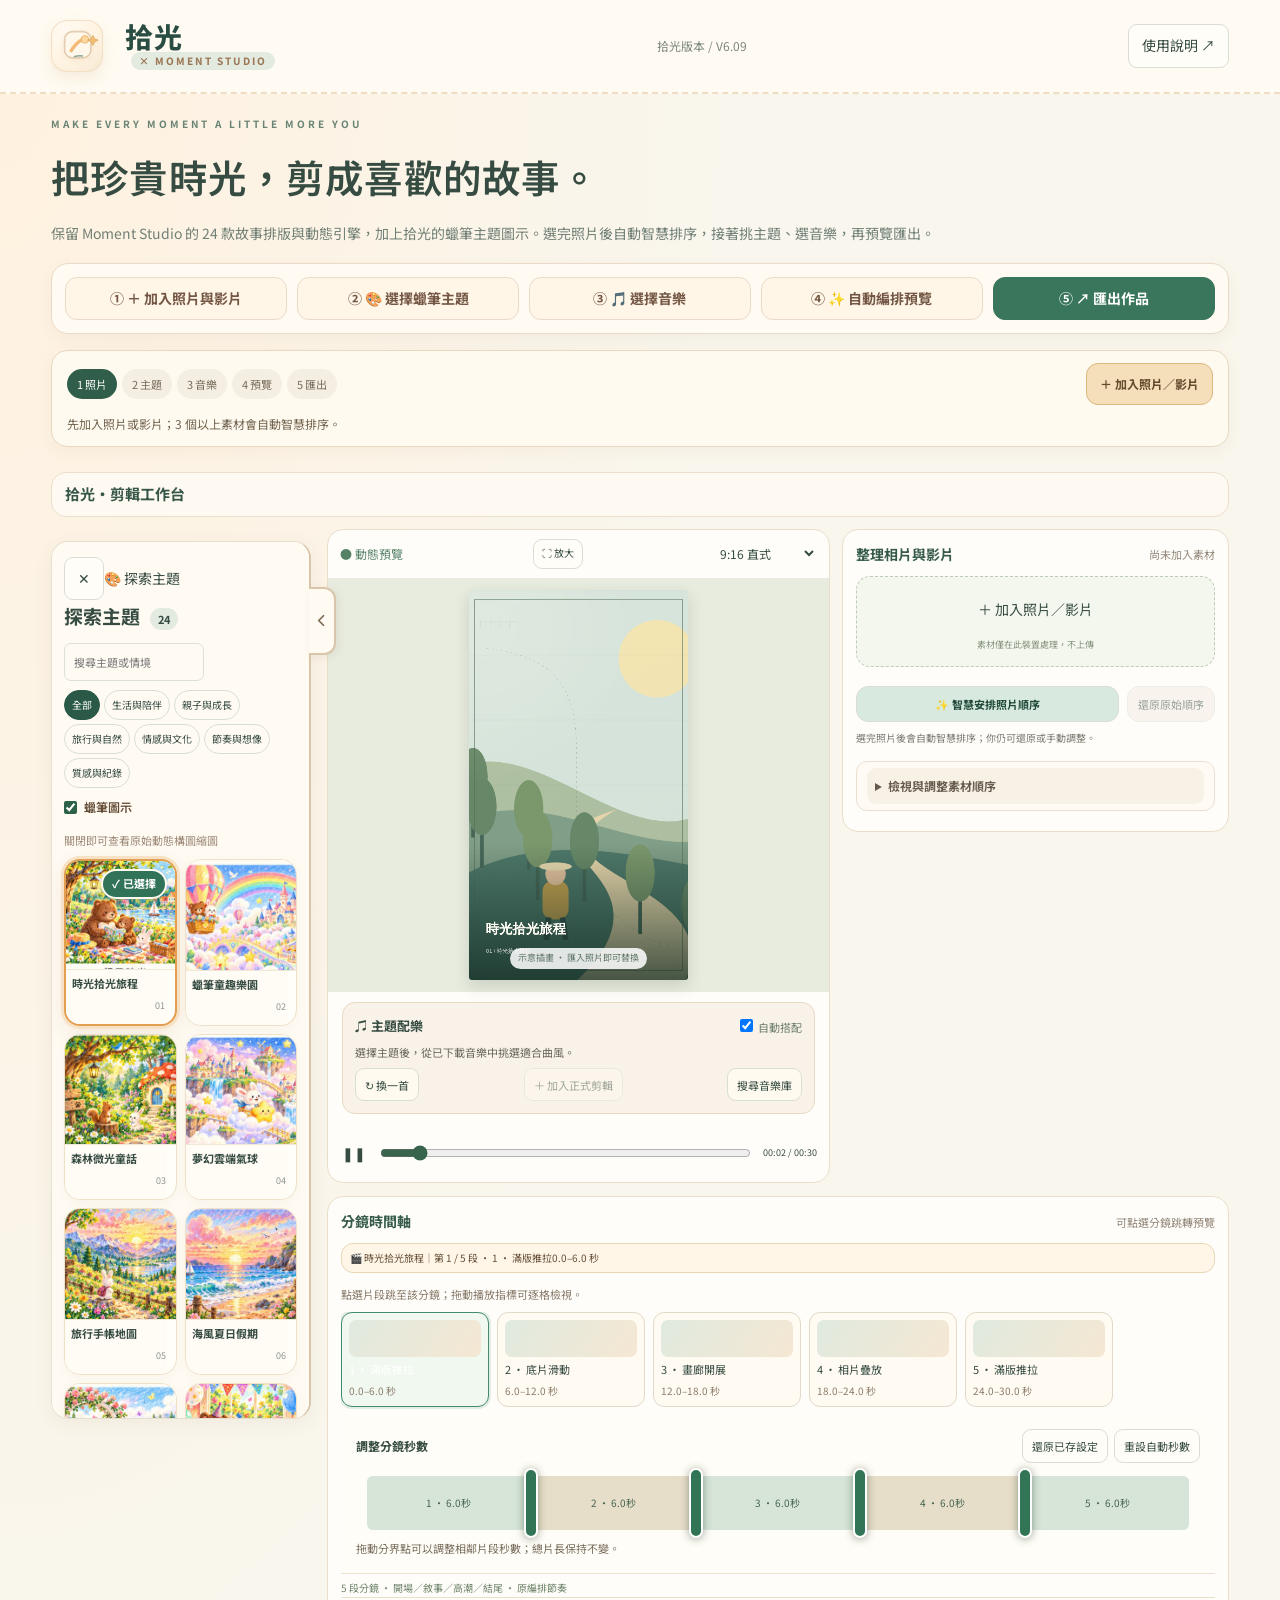
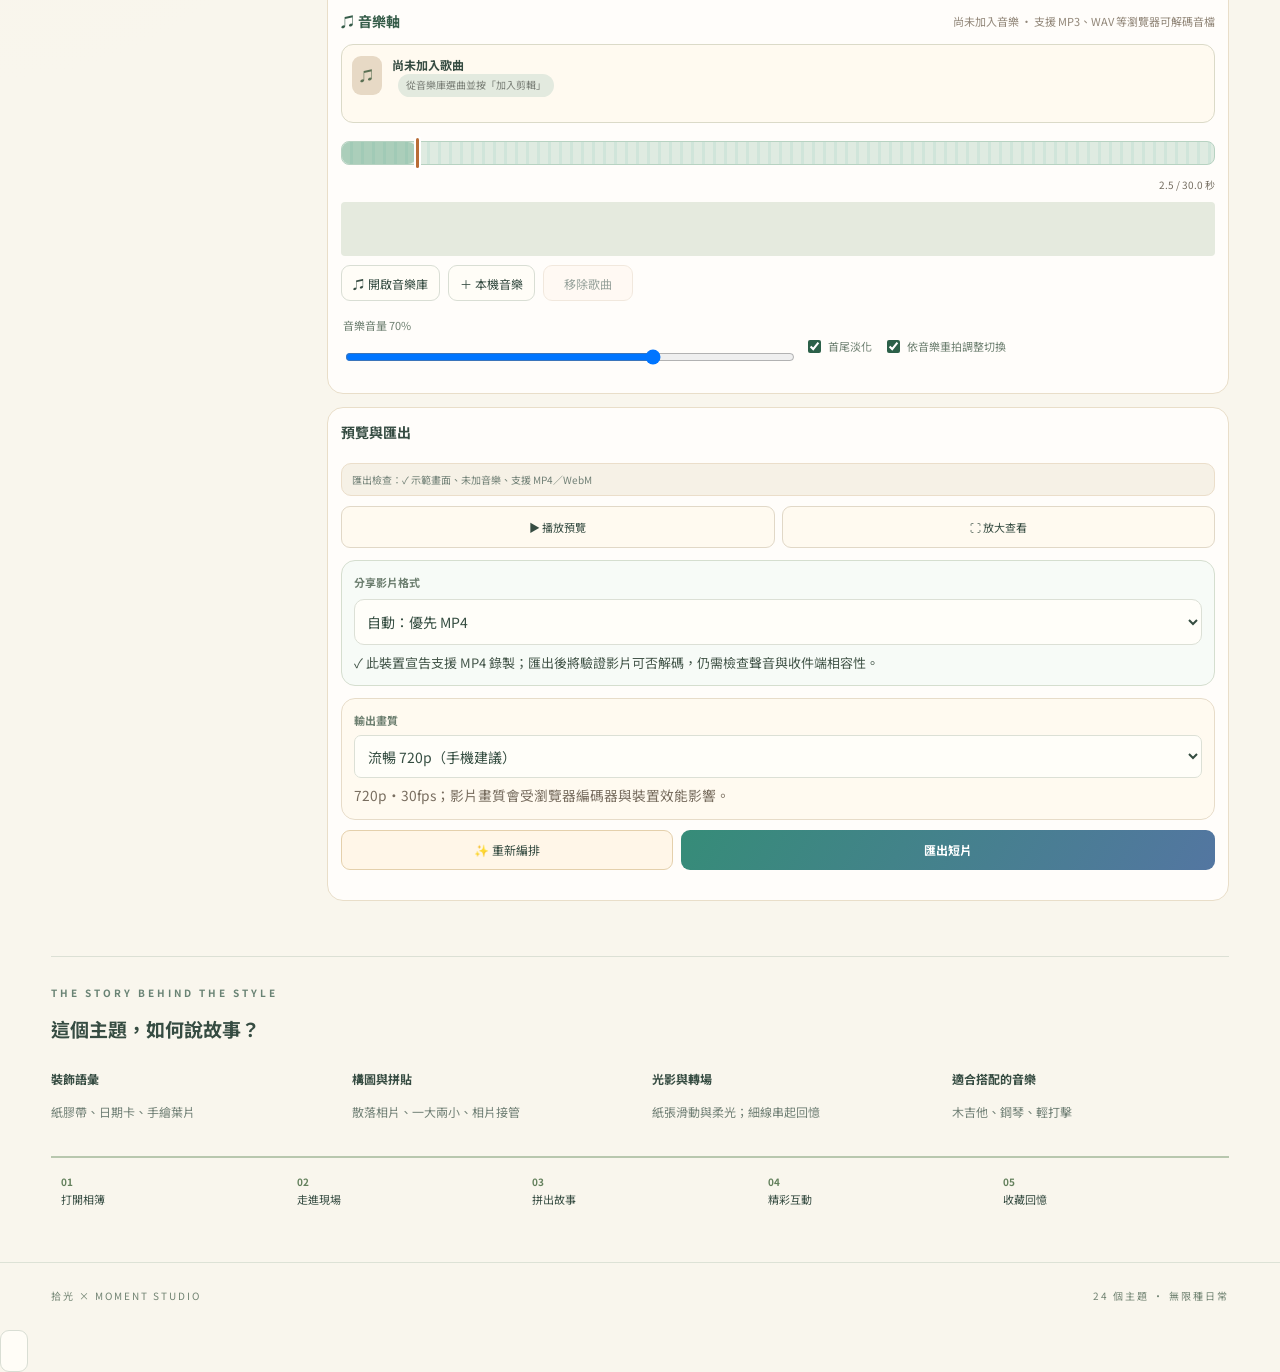
==== commit 55574199: "Add files via upload" ====
--- a/index.html
+++ b/index.html
@@ -1 +1 @@
-<!doctype html><html lang="zh-Hant"><head><meta charset="utf-8"><meta name="viewport" content="width=device-width,initial-scale=1"><meta name="theme-color" content="#f5f3ec"><title>拾光˙剪映</title><meta name="apple-mobile-web-app-capable" content="yes"><meta name="apple-mobile-web-app-status-bar-style" content="default"><meta name="apple-mobile-web-app-title" content="拾光˙剪映"><meta name="application-name" content="拾光˙剪映"><link rel="manifest" href="manifest.webmanifest"><link rel="icon" type="image/png" sizes="192x192" href="icons/icon-192.png"><link rel="apple-touch-icon" href="icons/apple-touch-icon.png"><link rel="stylesheet" href="style.css"><link rel="stylesheet" href="mobile-v557.css?v=588"><link rel="stylesheet" href="mobile-studio-v588.css?v=588"><link rel="stylesheet" href="mobile-v592.css"><link rel="stylesheet" href="mobile-v593.css"><link rel="stylesheet" href="mobile-v600.css?v=601"></head><body><header><a class="brand" href="#" aria-label="拾光 × Moment Studio 首頁"><span class="brandmark" aria-hidden="true"><svg viewBox="0 0 64 64" role="img" focusable="false"><defs><linearGradient id="sgGlow" x1="0" x2="1" y1="0" y2="1"><stop offset="0%" stop-color="#ffd7a8"/><stop offset="52%" stop-color="#f3b56e"/><stop offset="100%" stop-color="#7db2a6"/></linearGradient></defs><rect x="7" y="10" width="40" height="40" rx="12" fill="#fff7ea" stroke="#e3ccb0" stroke-width="2.5"/><path d="M17 39c6-10 11-14 17-17" fill="none" stroke="url(#sgGlow)" stroke-width="5.2" stroke-linecap="round"/><circle cx="38" cy="22" r="5.5" fill="#ffd89e" stroke="#e8b56c" stroke-width="1.6"/><path d="M50 16l2.5 5 5.5 2.2-5.3 2.3L50 31l-2.5-5.4-5.3-2.3 5.2-2.2z" fill="#f3bf74" stroke="#dea85f" stroke-width="1.3"/><path d="M22 48c4.2-1.1 8.2-1.4 12.3-.9" fill="none" stroke="#8ba89e" stroke-width="2.2" stroke-linecap="round"/></svg></span><span class="brandtext"><b>拾光</b><small>× MOMENT STUDIO</small></span></a><span class="version">拾光版本 / V6.01</span><button id="help">使用說明 ↗</button></header><main><section class="intro"><div class="eyebrow">MAKE EVERY MOMENT A LITTLE MORE YOU</div><h1>把珍貴時光，剪成喜歡的故事。</h1><p>保留 Moment Studio 的 24 款故事排版與動態引擎，加上拾光的蠟筆主題圖示。選完照片後自動智慧排序，接著挑主題、選音樂，再預覽匯出。</p></section><div class="quickstart" aria-label="快速成片操作"><button type="button" id="quickUpload">① ＋ 加入照片與影片</button><button type="button" id="quickThemes">② 🎨 選擇蠟筆主題</button><button type="button" id="quickMusic">③ 🎵 選擇音樂</button><button type="button" id="quickCreate">④ ✨ 自動編排預覽</button><button type="button" id="quickExport">⑤ ↗ 匯出作品</button></div><div id="guidedProgress" class="guided-progress" aria-label="製片進度" aria-live="polite"></div><div class="workspace"><section class="catalog"><div class="sectionhead"><h2>探索主題 <small>24</small></h2><label class="search"><input id="search" placeholder="搜尋主題或情境" aria-label="搜尋主題"></label></div><nav id="filters" aria-label="主題分類"></nav><div class="theme-controls"><label class="check"><input id="showIllustrations" type="checkbox" checked>蠟筆圖示</label><span>關閉即可查看原始動態構圖縮圖</span></div><div id="cards" class="cards"></div><p id="empty" hidden>找不到符合的主題，試試其他關鍵字。</p></section><aside class="editor"><div class="previewhead"><span class="live">● 動態預覽</span><button id="expand" aria-label="放大預覽">⛶ 放大</button><select id="ratio" aria-label="畫面比例"><option value="portrait">9:16 直式</option><option value="landscape">16:9 橫式</option><option value="square">1:1 正方形</option></select></div><div class="stage"><canvas id="canvas" width="540" height="960" aria-label="主題動畫預覽"></canvas><span id="sample">示意插畫 · 匯入照片即可替換</span></div><div class="transport"><button id="play" aria-label="播放或暫停">❚❚</button><input id="seek" type="range" min="0" max="30" step="0.01" value="0" aria-label="播放進度"><span id="clock">00:00 / 00:30</span></div><div class="shotbar"><div class="shotbar-title"><b>分鏡</b><button type="button" id="previewDemo">▶ 重播範例</button></div><div id="shots"></div><span id="shotInfo"></span></div><div class="settings"><div class="selected"><span id="selNum">01 / 24</span><h2 id="selTitle"></h2><p id="selDesc"></p><div class="compact-flow">流程：素材 → 主題 → 音樂 → 預覽 → 匯出</div></div><details class="advanced-settings"><summary>進階演出設定 <span>光影・運鏡・文字・節奏</span></summary><section class="sceneSettings"><b>場景演出</b><p id="sceneDescription"></p><div class="row"><label class="check"><input id="foreground" type="checkbox" checked>主題前景</label><label class="check"><input id="light" type="checkbox" checked>環境光影</label></div><div class="row"><label class="check"><input id="opening" type="checkbox" checked>故事開場</label><label class="check"><input id="ending" type="checkbox" checked>回憶收尾</label></div><label>光影與前景強度<select id="atmosphere"><option value="0.5">輕柔</option><option value="1" selected>標準</option><option value="1.4">豐富</option></select></label></section><label>影片標題<input id="title" maxlength="32" placeholder="今天的小小冒險"></label><div class="row"><label>片長<select id="duration"><option value="15">15 秒</option><option value="30" selected>30 秒</option><option value="60">60 秒</option></select></label><label>裝飾<select id="density"><option value="0.4">清爽</option><option value="1" selected>標準</option><option value="1.6">豐富</option></select></label><label>節奏<select id="pace"><option value="0.75">溫柔</option><option value="1" selected>標準</option><option value="1.35">活潑</option></select></label></div><div class="row"><label>鏡頭動態<select id="motion"><option value="0">固定</option><option value="1" selected>柔和推拉</option><option value="1.6">明顯推拉</option></select></label><label>照片構圖（建議完整保留）<select id="fit"><option value="contain" selected>完整保留</option><option value="cover">填滿畫面（會裁切）</option></select></label></div><div class="row"><label>鏡頭曲線<select id="curve"><option value="auto">依主題</option><option value="gentle">柔順</option><option value="cinema">慢—快—慢</option><option value="snappy">節奏加速</option></select></label><label>文字動畫<select id="textMotion"><option value="auto">依主題</option><option value="reveal">滑入揭露</option><option value="type">逐字出現</option><option value="pop">放大落位</option><option value="none">靜態</option></select></label></div><label>文字顯示<select id="textScope"><option value="story">每段故事</option><option value="ends">僅開場與結尾</option><option value="all">全片標題</option></select></label><label class="check"><input id="reduced" type="checkbox">減少動態</label></details><div class="sideblock-label">1. 素材</div><div class="upload"><input id="files" type="file" accept="image/*,video/*" multiple hidden><button id="upload">＋ 加入照片／影片</button><span>素材僅在此裝置處理，不上傳</span></div><div class="story-actions"><button id="storyOptimize" type="button">✨ 智慧安排照片順序</button><button id="storyRestore" type="button" disabled>還原原始順序</button><span id="storyReason">選完照片後會自動智慧排序；你仍可還原或手動調整。</span></div><div id="mediaList"></div><div id="workflowHint" class="workflow-hint">流程：① 加入照片／影片 → ② 自動智慧排序 → ③ 選擇蠟筆主題 → ④ 選擇音樂 → ⑤ 預覽與匯出</div><div class="sideblock-label">2. 音樂</div><section class="musicpanel"><div class="sectionhead"><b>♫ 配樂</b><button type="button" id="openMusicLibrary">🎵 搜尋音樂庫</button><button id="musicAdd">匯入音檔</button></div><input id="musicFile" type="file" accept="audio/*,.mp3,.wav,.m4a" hidden><p id="musicName">尚未加入音樂 · 支援 MP3、WAV 等瀏覽器可解碼音檔</p><label class="check"><input id="beatSync" type="checkbox" checked>依音樂重拍調整切換</label><p id="beatStatus">加入配樂後，自動估計重拍；不明顯時保留原節奏。</p><canvas id="wave" width="600" height="80" aria-label="配樂波形"></canvas><label>音樂音量 <output id="volText">70%</output><input id="volume" type="range" min="0" max="100" value="70"></label><label>音樂起點（秒）<input id="musicStart" type="number" min="0" value="0" step="0.1" disabled></label><div class="row"><label class="check"><input id="loopMusic" type="checkbox" checked>不足時循環</label><label class="check"><input id="fadeMusic" type="checkbox" checked>首尾淡化</label></div><button id="musicRemove" class="textbtn" disabled>移除配樂</button></section><p id="exportReadiness" class="export-readiness" role="status">正在檢查匯出相容性…</p><div class="sideblock-label">3. 輸出</div><div class="actions"><button id="shuffle">✨ 重新編排</button><button id="export" class="primary">匯出短片</button></div><div class="project-savebar" id="projectSaveBar"><strong>專案管理</strong><button type="button" id="projectSaveLocal">儲存專案</button><button type="button" id="projectRestoreLocal">開啟已存專案</button><button type="button" id="projectExportFull">下載完整備份</button><button type="button" id="projectImportFull">匯入備份</button><input id="projectBackupFile" type="file" accept=".momentproj,application/json" hidden><span id="projectSaveStatus" role="status">本機保存包含照片、影片與音樂；清除網站資料會遺失。</span></div><button id="save" class="textbtn">下載編排設定 JSON</button><p class="notice">V6.01：主題點選即時預覽、分鏡提示與配樂狀態。原有可還原的智慧選片排序；使用曝光、細節、色彩與畫面方向安排素材。仍為模板自動編排，可加入本機配樂。影片原音仍靜音；尚未接入 AI 人臉辨識；使用「完整保留」可避免照片被裁切，請先確認構圖。</p><div id="exportProgress" hidden><progress id="progress" max="100" value="0"></progress><button id="cancelExport">取消匯出</button></div><p id="status" role="status"></p><div id="result" hidden><b>匯出完成 · 先播放檢查</b><video id="resultVideo" controls playsinline></video><a id="resultDownload" download>下載影片</a><button id="closeResult" class="textbtn">關閉結果</button></div></div></aside></div><section class="mobile-workbar" aria-label="手機快速剪輯工具"><button type="button" id="mobileMedia">＋ 素材</button><button type="button" id="mobileTheme">🎨 主題</button><button type="button" id="mobilePreview">▶ 預覽</button><button type="button" id="mobileExport">↗ 匯出</button></section><section class="details"><div class="eyebrow">THE STORY BEHIND THE STYLE</div><h2>這個主題，如何說故事？</h2><div id="specs"></div><div class="timeline" id="timeline"></div></section></main><footer>拾光 × MOMENT STUDIO <span>24 個主題 · 無限種日常</span></footer><dialog id="dialog"><h2>讓回憶動起來</h2><p>① 選擇主題，先觀看示意插畫動畫。</p><p>② 加入照片或影片，用上下按鈕調整順序。影片會靜音、以原速循環使用。</p><p>③ 調整標題、比例、節奏與裝飾；拖曳進度條檢視構圖。</p><p>④ 從音樂庫搜尋試聽，取得合規音檔後匯入，並調整起點與音量，再匯出 MP4 或 WebM（依瀏覽器支援）。匯出需等待完整片長，請留在此頁，完成後可直接播放檢查。</p><p>重拍來自音訊能量變化估計，並非每首歌都能準確識別；可取消重拍調整。<br>瀏覽器支援 FaceDetector 時可嘗試偵測照片人臉，不支援時回退至視覺特徵分析；影片原音靜音，可另外加入配樂。素材不會上傳，重新整理後需重新加入；JSON 僅保留編排設定，不包含照片或影片。</p><button id="closeDialog" class="primary">開始創作</button></dialog><script src="engine.js"></script><script src="atmosphere.js"></script><script src="app.js"></script><script src="fusion.js"></script><script src="upgrade-v51.js"></script><dialog id="musicLibrary" class="music-library-dialog"><div class="music-dialog-head"><b>🎵 拾光音樂素材中心</b><button id="closeMusicLibrary" type="button">✕ 關閉</button></div><p>可以在此搜尋與試聽。網路曲目需先確認影片同步使用授權並取得合法音檔；本機選取的音樂可直接加入時間軸。</p><iframe id="musicLibraryFrame" title="音樂素材中心" loading="lazy" src="music-center/index.html?v=5.98"></iframe></dialog><script src="upgrade-v52.js"></script><script src="upgrade-v512.js"></script><script src="upgrade-v518.js"></script><script src="upgrade-v523.js"></script><script src="workspace-v525.js"></script><script src="timeline-v526.js"></script><script src="timeline-v527.js"></script><script src="project-v529.js"></script><script src="music-full-v530.js"></script><script src="workspace-v532.js"></script><script src="sidebar-edge-v533.js"></script><script src="audio-focus-v549.js"></script><script src="theme-music-v552.js"></script><script src="cover-share-v554.js"></script><script src="share-mobile-v555.js"></script><script src="export-format-v556.js"></script><script src="mobile-v557.js?v=588"></script><script src="mobile-v561.js"></script><script src="mobile-studio-v588.js?v=588"></script><script src="pwa-register.js"></script><script src="mobile-v592.js"></script><script src="mobile-v593.js"></script><script src="mobile-v600.js?v=601"></script></body></html>
+<!doctype html><html lang="zh-Hant"><head><meta charset="utf-8"><meta name="viewport" content="width=device-width,initial-scale=1"><meta name="theme-color" content="#f5f3ec"><title>拾光˙剪映</title><meta name="apple-mobile-web-app-capable" content="yes"><meta name="apple-mobile-web-app-status-bar-style" content="default"><meta name="apple-mobile-web-app-title" content="拾光˙剪映"><meta name="application-name" content="拾光˙剪映"><link rel="manifest" href="manifest.webmanifest"><link rel="icon" type="image/png" sizes="192x192" href="icons/icon-192.png"><link rel="apple-touch-icon" href="icons/apple-touch-icon.png"><link rel="stylesheet" href="style.css"><link rel="stylesheet" href="mobile-shell-v608.css?v=609"></head><body><header><a class="brand" href="#" aria-label="拾光 × Moment Studio 首頁"><span class="brandmark" aria-hidden="true"><svg viewBox="0 0 64 64" role="img" focusable="false"><defs><linearGradient id="sgGlow" x1="0" x2="1" y1="0" y2="1"><stop offset="0%" stop-color="#ffd7a8"/><stop offset="52%" stop-color="#f3b56e"/><stop offset="100%" stop-color="#7db2a6"/></linearGradient></defs><rect x="7" y="10" width="40" height="40" rx="12" fill="#fff7ea" stroke="#e3ccb0" stroke-width="2.5"/><path d="M17 39c6-10 11-14 17-17" fill="none" stroke="url(#sgGlow)" stroke-width="5.2" stroke-linecap="round"/><circle cx="38" cy="22" r="5.5" fill="#ffd89e" stroke="#e8b56c" stroke-width="1.6"/><path d="M50 16l2.5 5 5.5 2.2-5.3 2.3L50 31l-2.5-5.4-5.3-2.3 5.2-2.2z" fill="#f3bf74" stroke="#dea85f" stroke-width="1.3"/><path d="M22 48c4.2-1.1 8.2-1.4 12.3-.9" fill="none" stroke="#8ba89e" stroke-width="2.2" stroke-linecap="round"/></svg></span><span class="brandtext"><b>拾光</b><small>× MOMENT STUDIO</small></span></a><span class="version">拾光版本 / V6.09</span><button id="help">使用說明 ↗</button></header><main><section class="intro"><div class="eyebrow">MAKE EVERY MOMENT A LITTLE MORE YOU</div><h1>把珍貴時光，剪成喜歡的故事。</h1><p>保留 Moment Studio 的 24 款故事排版與動態引擎，加上拾光的蠟筆主題圖示。選完照片後自動智慧排序，接著挑主題、選音樂，再預覽匯出。</p></section><div class="quickstart" aria-label="快速成片操作"><button type="button" id="quickUpload">① ＋ 加入照片與影片</button><button type="button" id="quickThemes">② 🎨 選擇蠟筆主題</button><button type="button" id="quickMusic">③ 🎵 選擇音樂</button><button type="button" id="quickCreate">④ ✨ 自動編排預覽</button><button type="button" id="quickExport">⑤ ↗ 匯出作品</button></div><div id="guidedProgress" class="guided-progress" aria-label="製片進度" aria-live="polite"></div><div class="workspace"><section class="catalog"><div class="sectionhead"><h2>探索主題 <small>24</small></h2><label class="search"><input id="search" placeholder="搜尋主題或情境" aria-label="搜尋主題"></label></div><nav id="filters" aria-label="主題分類"></nav><div class="theme-controls"><label class="check"><input id="showIllustrations" type="checkbox" checked>蠟筆圖示</label><span>關閉即可查看原始動態構圖縮圖</span></div><div id="cards" class="cards"></div><p id="empty" hidden>找不到符合的主題，試試其他關鍵字。</p></section><aside class="editor"><div class="previewhead"><span class="live">● 動態預覽</span><button id="expand" aria-label="放大預覽">⛶ 放大</button><select id="ratio" aria-label="畫面比例"><option value="portrait">9:16 直式</option><option value="landscape">16:9 橫式</option><option value="square">1:1 正方形</option></select></div><div class="stage"><canvas id="canvas" width="540" height="960" aria-label="主題動畫預覽"></canvas><span id="sample">示意插畫 · 匯入照片即可替換</span></div><div class="transport"><button id="play" aria-label="播放或暫停">❚❚</button><input id="seek" type="range" min="0" max="30" step="0.01" value="0" aria-label="播放進度"><span id="clock">00:00 / 00:30</span></div><div class="shotbar"><div class="shotbar-title"><b>分鏡</b><button type="button" id="previewDemo">▶ 重播範例</button></div><div id="shots"></div><span id="shotInfo"></span></div><div class="settings"><div class="selected"><span id="selNum">01 / 24</span><h2 id="selTitle"></h2><p id="selDesc"></p><div class="compact-flow">流程：素材 → 主題 → 音樂 → 預覽 → 匯出</div></div><details class="advanced-settings"><summary>進階演出設定 <span>光影・運鏡・文字・節奏</span></summary><section class="sceneSettings"><b>場景演出</b><p id="sceneDescription"></p><div class="row"><label class="check"><input id="foreground" type="checkbox" checked>主題前景</label><label class="check"><input id="light" type="checkbox" checked>環境光影</label></div><div class="row"><label class="check"><input id="opening" type="checkbox" checked>故事開場</label><label class="check"><input id="ending" type="checkbox" checked>回憶收尾</label></div><label>光影與前景強度<select id="atmosphere"><option value="0.5">輕柔</option><option value="1" selected>標準</option><option value="1.4">豐富</option></select></label></section><label>影片標題<input id="title" maxlength="32" placeholder="今天的小小冒險"></label><div class="row"><label>片長<select id="duration"><option value="15">15 秒</option><option value="20">20 秒</option><option value="25">25 秒</option><option value="30" selected>30 秒</option><option value="40">40 秒</option><option value="45">45 秒</option><option value="60">60 秒</option><option value="75">75 秒</option><option value="90">90 秒</option><option value="105">105 秒</option><option value="120">120 秒</option></select></label><label>裝飾<select id="density"><option value="0.4">清爽</option><option value="1" selected>標準</option><option value="1.6">豐富</option></select></label><label>節奏<select id="pace"><option value="0.75">溫柔</option><option value="1" selected>標準</option><option value="1.35">活潑</option></select></label></div><div class="row"><label>鏡頭動態<select id="motion"><option value="0">固定</option><option value="1" selected>柔和推拉</option><option value="1.6">明顯推拉</option></select></label><label>照片構圖（建議完整保留）<select id="fit"><option value="contain" selected>完整保留</option><option value="cover">填滿畫面（會裁切）</option></select></label></div><div class="row"><label>鏡頭曲線<select id="curve"><option value="auto">依主題</option><option value="gentle">柔順</option><option value="cinema">慢—快—慢</option><option value="snappy">節奏加速</option></select></label><label>文字動畫<select id="textMotion"><option value="auto">依主題</option><option value="reveal">滑入揭露</option><option value="type">逐字出現</option><option value="pop">放大落位</option><option value="none">靜態</option></select></label></div><label>文字顯示<select id="textScope"><option value="story">每段故事</option><option value="ends">僅開場與結尾</option><option value="all">全片標題</option></select></label><label class="check"><input id="reduced" type="checkbox">減少動態</label></details><div class="sideblock-label">1. 素材</div><div class="upload"><input id="files" type="file" accept="image/*,video/*" multiple hidden><button id="upload">＋ 加入照片／影片</button><span>素材僅在此裝置處理，不上傳</span></div><div class="story-actions"><button id="storyOptimize" type="button">✨ 智慧安排照片順序</button><button id="storyRestore" type="button" disabled>還原原始順序</button><span id="storyReason">選完照片後會自動智慧排序；你仍可還原或手動調整。</span></div><div id="mediaList"></div><div id="workflowHint" class="workflow-hint">流程：① 加入照片／影片 → ② 自動智慧排序 → ③ 選擇蠟筆主題 → ④ 選擇音樂 → ⑤ 預覽與匯出</div><div class="sideblock-label">2. 音樂</div><section class="musicpanel"><div class="sectionhead"><b>♫ 配樂</b><button type="button" id="openMusicLibrary">🎵 搜尋音樂庫</button><button id="musicAdd">匯入音檔</button></div><input id="musicFile" type="file" accept="audio/*,.mp3,.wav,.m4a" hidden><p id="musicName">尚未加入音樂 · 支援 MP3、WAV 等瀏覽器可解碼音檔</p><label class="check"><input id="beatSync" type="checkbox" checked>依音樂重拍調整切換</label><p id="beatStatus">加入配樂後，自動估計重拍；不明顯時保留原節奏。</p><canvas id="wave" width="600" height="80" aria-label="配樂波形"></canvas><label>音樂音量 <output id="volText">70%</output><input id="volume" type="range" min="0" max="100" value="70"></label><label>音樂起點（秒）<input id="musicStart" type="number" min="0" value="0" step="0.1" disabled></label><div class="row"><label class="check"><input id="loopMusic" type="checkbox" checked>不足時循環</label><label class="check"><input id="fadeMusic" type="checkbox" checked>首尾淡化</label></div><button id="musicRemove" class="textbtn" disabled>移除配樂</button></section><p id="exportReadiness" class="export-readiness" role="status">正在檢查匯出相容性…</p><div class="sideblock-label">3. 輸出</div><div class="actions"><button id="shuffle">✨ 重新編排</button><button id="export" class="primary">匯出短片</button></div><div class="project-savebar" id="projectSaveBar"><strong>專案管理</strong><button type="button" id="projectSaveLocal">儲存專案</button><button type="button" id="projectRestoreLocal">開啟已存專案</button><button type="button" id="projectExportFull">下載完整備份</button><button type="button" id="projectImportFull">匯入備份</button><input id="projectBackupFile" type="file" accept=".momentproj,application/json" hidden><span id="projectSaveStatus" role="status">本機保存包含照片、影片與音樂；清除網站資料會遺失。</span></div><button id="save" class="textbtn">下載編排設定 JSON</button><p class="notice">V6.09：主題點選即時預覽、分鏡提示與配樂狀態。原有可還原的智慧選片排序；使用曝光、細節、色彩與畫面方向安排素材。仍為模板自動編排，可加入本機配樂。影片原音仍靜音；尚未接入 AI 人臉辨識；使用「完整保留」可避免照片被裁切，請先確認構圖。</p><div id="exportProgress" hidden><progress id="progress" max="100" value="0"></progress><button id="cancelExport">取消匯出</button></div><p id="status" role="status"></p><div id="result" hidden><b>匯出完成 · 先播放檢查</b><video id="resultVideo" controls playsinline></video><a id="resultDownload" download>下載影片</a><button id="closeResult" class="textbtn">關閉結果</button></div></div></aside></div><section class="mobile-workbar" aria-label="手機快速剪輯工具"><button type="button" id="mobileMedia">＋ 素材</button><button type="button" id="mobileTheme">🎨 主題</button><button type="button" id="mobilePreview">▶ 預覽</button><button type="button" id="mobileExport">↗ 匯出</button></section><section class="details"><div class="eyebrow">THE STORY BEHIND THE STYLE</div><h2>這個主題，如何說故事？</h2><div id="specs"></div><div class="timeline" id="timeline"></div></section></main><footer>拾光 × MOMENT STUDIO <span>24 個主題 · 無限種日常</span></footer><dialog id="dialog"><h2>讓回憶動起來</h2><p>① 選擇主題，先觀看示意插畫動畫。</p><p>② 加入照片或影片，用上下按鈕調整順序。影片會靜音、以原速循環使用。</p><p>③ 調整標題、比例、節奏與裝飾；拖曳進度條檢視構圖。</p><p>④ 從音樂庫搜尋試聽，取得合規音檔後匯入，並調整起點與音量，再匯出 MP4 或 WebM（依瀏覽器支援）。匯出需等待完整片長，請留在此頁，完成後可直接播放檢查。</p><p>重拍來自音訊能量變化估計，並非每首歌都能準確識別；可取消重拍調整。<br>瀏覽器支援 FaceDetector 時可嘗試偵測照片人臉，不支援時回退至視覺特徵分析；影片原音靜音，可另外加入配樂。素材不會上傳，重新整理後需重新加入；JSON 僅保留編排設定，不包含照片或影片。</p><button id="closeDialog" class="primary">開始創作</button></dialog><script src="engine.js"></script><script src="atmosphere.js"></script><script src="app.js"></script><script src="fusion.js"></script><script src="upgrade-v51.js"></script><dialog id="musicLibrary" class="music-library-dialog"><div class="music-dialog-head"><b>🎵 拾光音樂素材中心</b><button id="closeMusicLibrary" type="button">✕ 關閉</button></div><p>可以在此搜尋與試聽。網路曲目需先確認影片同步使用授權並取得合法音檔；本機選取的音樂可直接加入時間軸。</p><iframe id="musicLibraryFrame" title="音樂素材中心" loading="lazy" src="music-center/index.html?v=5.98"></iframe></dialog><script src="upgrade-v52.js"></script><script src="upgrade-v512.js"></script><script src="upgrade-v518.js"></script><script src="upgrade-v523.js"></script><script src="workspace-v525.js"></script><script src="timeline-v526.js"></script><script src="timeline-v527.js"></script><script src="project-v529.js"></script><script src="music-full-v530.js"></script><script src="workspace-v532.js"></script><script src="sidebar-edge-v533.js"></script><script src="audio-focus-v549.js"></script><script src="theme-music-v552.js"></script><script src="cover-share-v554.js"></script><script src="share-mobile-v555.js"></script><script src="export-format-v556.js"></script><script src="mobile-v557.js?v=588"></script><script src="mobile-v561.js"></script><script src="mobile-studio-v588.js?v=588"></script><script src="pwa-register.js"></script><script src="mobile-shell-v608.js?v=609"></script></body></html>
--- a/mobile-shell-v608.css
+++ b/mobile-shell-v608.css
@@ -0,0 +1,342 @@
+/* ===== mobile-v557.css ===== */
+/* V5.57 — mobile-first usability, loaded last to override historical rules. */
+@media (max-width: 740px){
+ html{scroll-padding-top:12px} body{overflow-x:hidden} main{padding-bottom:calc(94px + env(safe-area-inset-bottom))!important}
+ .intro{padding:10px 12px!important}.intro h1{font-size:clamp(19px,5vw,26px)!important}.intro p{font-size:12px!important}
+ .quickstart{display:flex!important;overflow-x:auto;scroll-snap-type:x proximity;gap:8px;padding:8px 12px!important;scrollbar-width:none}.quickstart button{min-width:118px;flex:0 0 auto;min-height:43px;scroll-snap-align:start;white-space:nowrap}
+ body.workspace-v532 .workspace{display:block!important;overflow:visible!important;grid-template-columns:none!important;gap:0!important}
+ body.workspace-v532 .workspace .editor{display:block!important;grid-column:auto!important;width:100%!important;min-width:0!important}
+ body.workspace-v532 .workspace .catalog{position:fixed!important;inset:0 auto 0 0!important;z-index:101!important;width:min(88vw,370px)!important;max-width:min(88vw,370px)!important;height:100dvh!important;max-height:100dvh!important;overflow-y:auto!important;padding:66px 13px 24px!important;margin:0!important;border-radius:0 18px 18px 0!important;box-shadow:12px 0 40px #0003!important;display:none!important}
+ body.workspace-v532.mobile-themes-open .workspace .catalog{display:block!important}
+ body.workspace-v532.collapse-themes.mobile-themes-open .workspace .catalog{display:block!important;width:min(88vw,370px)!important;min-width:0!important;height:100dvh!important;visibility:visible!important}
+ body.workspace-v532.mobile-themes-open .catalog>*{display:block!important;visibility:visible!important;pointer-events:auto!important}
+ body.workspace-v532 .theme-edge-tab{display:none!important}
+ .mobile-theme-scrim{position:fixed;inset:0;background:#211d196b;z-index:100;display:none;touch-action:manipulation}.mobile-themes-open .mobile-theme-scrim{display:block}
+ .mobile-theme-close{position:absolute;top:12px;right:12px;z-index:2;border-radius:12px;min-width:44px;min-height:44px;border:1px solid #cdbfae;background:#fffaf1;font-size:20px}
+ .mobile-theme-heading{position:absolute;top:21px;left:14px;font-weight:700;color:#654630}
+ .catalog .cards{grid-template-columns:repeat(2,minmax(0,1fr))!important;gap:10px!important}
+ .catalog .cards button,.catalog .cards .card{min-height:110px}
+ .preview-area{display:flex!important;flex-direction:column!important;gap:10px!important}
+ .preview-surface{order:0!important;min-width:0!important;overflow:hidden!important}
+ .material-surface{order:1!important;min-width:0!important}
+ .previewhead{display:flex!important;flex-wrap:wrap;gap:8px;padding:10px!important}.previewhead button,.previewhead select{min-height:44px}
+ .stage{min-height:0!important;max-height:min(58dvh,620px)!important;overflow:hidden!important}.stage canvas{max-width:100%!important;max-height:min(55dvh,600px)!important;object-fit:contain!important}
+ .transport{display:flex!important;gap:10px!important;align-items:center!important;padding:10px!important}.transport button{min-height:48px;min-width:48px!important;flex:0 0 48px}.transport input[type=range]{flex:1;min-width:45px;touch-action:pan-y}.transport #clock{font-variant-numeric:tabular-nums;font-size:11px;white-space:nowrap}
+ .timeline-surface,.advanced-surface,.finish-surface,.material-surface{padding:12px!important;margin-bottom:10px!important;min-width:0!important}
+ .timeline-surface #shots{overflow-x:auto!important;-webkit-overflow-scrolling:touch;scroll-snap-type:x proximity;padding-bottom:8px}
+ .timeline-surface #shots>*{scroll-snap-align:start}
+ .audio-lane{min-width:0!important;overflow:hidden!important}.audio-lane canvas{width:100%!important;max-width:100%!important;touch-action:pan-y}.music-lane-controls button{min-height:46px!important;flex:1 1 42%!important;font-size:13px!important}
+ #mediaList button,.story-actions button,.musicpanel button,.cover-buttons button,.actions button,.project-savebar button{min-height:44px!important;touch-action:manipulation}
+ #mediaList{max-width:100%;overflow-x:hidden}#mediaList>*{min-width:0}
+ input,select,textarea{font-size:16px!important;max-width:100%}input[type=range]{min-height:40px}
+ .mobile-workbar{grid-template-columns:repeat(5,minmax(0,1fr))!important;gap:5px!important;padding-left:calc(7px + env(safe-area-inset-left))!important;padding-right:calc(7px + env(safe-area-inset-right))!important}
+ .mobile-workbar button{min-width:0!important;padding:7px 2px!important;font-size:11px!important;min-height:52px!important}
+ .mobile-workbar button:focus-visible,.mobile-workbar button[aria-current=true]{outline:2px solid #326e56;outline-offset:-3px}
+ dialog#musicLibrary{max-width:100vw!important;width:100vw!important;max-height:100dvh!important;height:100dvh!important;margin:0!important;border-radius:0!important}
+ dialog#musicLibrary iframe{width:100%!important;min-height:calc(100dvh - 140px)!important}
+ }
+@media (min-width:741px) and (max-width:1100px){.workspace-v532 .workspace{grid-template-columns:minmax(205px,250px) minmax(0,1fr)!important}.preview-area{grid-template-columns:1fr!important}.catalog .cards{grid-template-columns:repeat(2,minmax(0,1fr))!important}.transport button{min-height:44px;min-width:44px}.music-lane-controls button{min-height:44px!important}}
+@media (prefers-reduced-motion:reduce){html{scroll-behavior:auto!important}}
+
+/* V5.60 — mobile editing controls */
+.media-grip-v560{flex:0 0 46px!important;min-width:46px!important;min-height:48px!important;border:1px dashed #bca993!important;border-radius:12px!important;background:#fff3dc!important;color:#715b40!important;font-size:24px!important;font-weight:700;cursor:grab;touch-action:none;user-select:none;-webkit-user-select:none}
+.media-dragging-v560{background:#fff7e7!important;outline:2px solid #dbac6c;opacity:.8}
+.media-drop-target-v560{box-shadow:inset 0 4px 0 #42806a!important}
+@media(max-width:740px){
+ .media-thumb-row{display:flex!important;align-items:center!important;gap:7px!important;padding:9px 5px!important}
+ .media-thumb-info{min-width:0!important;flex:1!important}
+ .media-thumb-actions{display:flex!important;flex:0 0 auto;gap:3px!important}
+ .media-thumb-actions button{min-height:46px!important;min-width:38px!important;padding:6px!important}
+ .media-grip-v560{min-width:44px!important;flex-basis:44px!important}
+ #coverPanel{scroll-margin-top:18px}
+ #coverPanel .cover-buttons{display:grid;grid-template-columns:1fr 1fr;gap:8px}
+ #coverPanel .cover-buttons>*{min-width:0}
+ .mobile-cover-shortcut-v560{width:100%;min-height:48px!important;background:#fff1d5;border:1px solid #e2c899;color:#64503b;font-weight:700;margin:8px 0}
+}
+
+/* V5.61 orientation and safe-area stability */
+@media(max-width:740px){.media-thumb-row{overflow:visible}.media-grip-v560{overscroll-behavior:contain}.transport #seek{min-width:0;touch-action:pan-y}.stage{overflow:hidden}.settings{min-width:0}.finish-surface{scroll-margin-top:16px}}
+@media(max-width:740px) and (orientation:landscape){.editor .stage{min-height:180px!important;padding:8px!important}.editor #canvas{max-height:50dvh!important;height:auto!important;max-width:100%!important}.mobile-workbar{padding-top:4px;padding-bottom:calc(4px + env(safe-area-inset-bottom))}.mobile-workbar button{min-height:42px}}
+@media(min-width:741px) and (max-width:1100px){.media-grip-v560{min-width:48px}.transport button{min-height:44px}.music-lane-controls button{min-height:44px}}
+
+/* V5.70 compact, no vertical button stacking */
+#mediaList .media-thumb-row{display:grid!important;grid-template-columns:60px minmax(0,1fr) minmax(95px,auto) 46px!important;align-items:center!important;gap:9px!important;min-height:80px!important;padding:9px!important;position:relative}
+#mediaList .media-thumb-row .media-thumb{grid-column:1;width:60px!important;height:60px!important;object-fit:cover;border-radius:10px}
+#mediaList .media-thumb-row .media-thumb-info{grid-column:2;min-width:0!important;width:auto!important;overflow:hidden}
+#mediaList .media-thumb-row .media-thumb-actions{grid-column:3;display:flex!important;flex-direction:column!important;gap:5px!important;align-items:stretch!important;width:auto!important;min-width:95px!important;flex:0 0 auto!important}
+#mediaList .media-thumb-actions button{display:block!important;white-space:normal!important;min-height:33px!important;height:auto!important;line-height:1.25!important;font-size:12px!important;padding:6px 8px!important;width:100%!important;writing-mode:horizontal-tb!important;letter-spacing:normal!important}
+#mediaList .media-thumb-actions .media-delete-v570{background:#fff6f2!important;color:#a34432!important;border:1px solid #ebcac1!important;border-radius:10px!important}
+#mediaList .media-thumb-actions .media-cover-setter{background:#fff0d0!important;border:1px solid #e6c68f!important;color:#7b531b!important;border-radius:10px!important}
+#mediaList .media-grip-v560{grid-column:4;grid-row:1;width:46px!important;min-width:46px!important;height:56px!important;min-height:56px!important;touch-action:none!important;cursor:grab;font-size:25px!important;user-select:none}
+#mediaList .media-thumb-row.media-dragging-v560{opacity:.25!important;outline:2px dashed #4f907d}
+.media-ghost-v570{opacity:.92!important;box-shadow:0 12px 30px #34342640!important;background:#fff9ef!important;transform:translate3d(0,0,0);border:2px solid #4f907d!important;border-radius:12px;overflow:hidden}
+#mediaList .media-thumb-row.media-drop-target-v560{box-shadow:inset 0 5px 0 #358873!important}
+body.is-sorting-v570{user-select:none!important;-webkit-user-select:none!important}
+@media(max-width:480px){#mediaList .media-thumb-row{grid-template-columns:52px minmax(0,1fr) 96px 42px!important;gap:5px!important;padding:7px!important}#mediaList .media-thumb-row .media-thumb{width:52px!important;height:52px!important}#mediaList .media-grip-v560{width:42px!important;min-width:42px!important}#mediaList .media-thumb-actions button{font-size:11px!important;padding:7px 4px!important}}
+
+/* V5.76 mobile/tablet touch QA improvements */
+html{scroll-padding-bottom:100px}
+@media(max-width:740px){
+ body{overflow-x:hidden}
+ .mobile-workbar{padding-bottom:calc(8px + env(safe-area-inset-bottom))!important}
+ .mobile-workbar button{touch-action:manipulation!important}
+ .material-surface,.audio-lane,.finish-surface,.preview-surface{scroll-margin-top:18px;scroll-margin-bottom:115px}
+ #mediaList{overscroll-behavior-y:contain}
+ #mediaList .media-thumb-row{max-width:100%;box-sizing:border-box}
+ .media-grip-v560{touch-action:none!important;-webkit-touch-callout:none!important}
+ .boundary-rail{margin-left:12px;margin-right:12px}
+ .boundary-handle{width:24px!important;min-width:24px!important;touch-action:none!important}
+ .cover-design-dialog{max-height:calc(100dvh - 16px)!important}
+ #coverPreviewCanvasV568{max-width:100%;object-fit:contain}
+}
+@media(min-width:741px) and (max-width:1180px){
+ .editor-sections,.preview-area,.material-surface,.timeline-surface{min-width:0}
+ .media-grip-v560{touch-action:none!important}
+ .boundary-handle{width:23px!important;touch-action:none!important}
+}
+@media(max-width:740px) and (orientation:landscape){
+ #canvas{max-height:46dvh!important}
+ .mobile-workbar button{min-height:40px!important}
+ .cover-design-dialog{max-height:100dvh!important;overflow:auto!important}
+}
+
+/* V5.79: keep result actions readable on narrow handheld screens */
+@media(max-width:600px){
+ #result .share-actions{display:grid;grid-template-columns:1fr;gap:10px}
+ #result .share-actions button{min-height:44px;width:100%;white-space:normal}
+ #resultVideo{max-width:100%;height:auto;max-height:52vh}
+ #resultDownload{display:inline-flex;min-height:44px;align-items:center}
+}
+
+/* V5.87: mobile theme drawer overrides old desktop collapse selectors. */
+@media(max-width:740px){
+ body.workspace-v532.mobile-themes-open .workspace .catalog,
+ body.workspace-v532.collapse-themes.mobile-themes-open .workspace .catalog{
+  display:block!important;visibility:visible!important;position:fixed!important;
+  inset:0 auto 0 0!important;width:min(90vw,390px)!important;min-width:0!important;
+  height:100dvh!important;max-height:100dvh!important;overflow-y:auto!important;
+  padding:70px 12px 95px!important;z-index:1002!important;pointer-events:auto!important;
+ }
+ body.workspace-v532.mobile-themes-open .catalog>*{display:block!important;visibility:visible!important;pointer-events:auto!important}
+ body.workspace-v532.mobile-themes-open .catalog #cards,
+ body.workspace-v532.mobile-themes-open .catalog .cards{display:grid!important;grid-template-columns:repeat(2,minmax(0,1fr))!important;gap:10px!important;width:100%!important;min-height:100px!important}
+ body.workspace-v532.mobile-themes-open .catalog #cards>*,
+ body.workspace-v532.mobile-themes-open .catalog .card{display:block!important;visibility:visible!important;pointer-events:auto!important;opacity:1!important}
+ body.mobile-themes-open .mobile-theme-scrim{display:block!important;z-index:1001!important}
+ body.mobile-themes-open{overflow:hidden!important}
+ body.workspace-v532.mobile-themes-open .mobile-theme-close{display:block!important;z-index:1005!important}
+}
+
+@media(max-width:740px){
+ #musicLibrary{width:calc(100vw - 12px)!important;max-width:calc(100vw - 12px)!important;height:calc(100dvh - 14px)!important;max-height:calc(100dvh - 14px)!important;margin:auto!important;padding:8px!important}
+ #musicLibrary iframe{width:100%!important;height:calc(100dvh - 75px)!important;min-height:420px!important;border:0!important}
+}
+
+/* ===== mobile-studio-v588.css ===== */
+/* V5.88 genuine mobile workspace, uses existing editor engines and existing drawer. */
+.moment-mobile-studio{display:none}
+@media(max-width:740px){
+ .intro{display:none!important}
+ .workspace{display:flex!important;flex-direction:column!important;gap:10px!important}
+ .workspace>.editor{order:0!important;display:block!important;min-width:0!important;width:100%!important}
+ .workspace>.catalog{order:1!important}
+ .editor .previewhead{position:relative!important;z-index:2;display:flex!important;gap:8px;align-items:center}
+ .editor .stage{min-height:0!important;max-height:48dvh!important;display:flex!important;justify-content:center!important;background:#12151b!important;padding:5px!important}
+ .editor .stage canvas{height:auto!important;max-height:46dvh!important;max-width:100%!important;object-fit:contain!important}
+ .editor .transport{padding:8px 10px!important;min-height:48px!important}
+ .editor .shotbar{display:none!important}
+ .moment-mobile-studio{display:block;padding:11px 10px 14px;background:#fffdfa;border:1px solid #e4dfd4;border-radius:16px;margin:8px 4px 10px;min-width:0}
+ .ms-heading,.ms-timehead{display:flex;align-items:center;justify-content:space-between;gap:8px}.ms-heading strong{font-size:15px}.ms-heading span{font-size:11px;color:#69746e;overflow:hidden;text-overflow:ellipsis;white-space:nowrap;max-width:45%}
+ .ms-tools{display:grid;grid-template-columns:repeat(5,minmax(0,1fr));gap:5px;margin:12px 0}.ms-tools button{padding:9px 2px;min-height:48px;border-radius:10px;background:#f2eee5;border:1px solid #e2dbcd;font-size:11px;color:#273d33;min-width:0;white-space:normal}
+ .ms-timehead{font-size:12px;padding:4px 0 9px}.ms-timehead span{font-variant-numeric:tabular-nums;color:#69746e}
+ .ms-track-scroller{position:relative;overflow:hidden;background:#202632;border-radius:10px;padding:8px 5px;display:flex;flex-direction:column;gap:6px}
+ .ms-film{display:flex;width:100%;gap:2px;min-height:66px}.ms-clip{flex:1 1 0;min-width:0;position:relative;height:66px;padding:0;background:#697d88;color:#fff;overflow:hidden;border:1px solid #ccd8da;border-radius:4px}.ms-clip.selected{outline:3px solid #ecb74c;outline-offset:-3px}.ms-clip img{width:100%;height:100%;object-fit:cover}.ms-clip small{position:absolute;left:2px;top:2px;background:#0009;color:#fff;font-size:9px;padding:1px 3px;border-radius:3px}.ms-empty{font-size:12px;color:#e2e2e2;padding:20px 9px}
+ .ms-audio{height:34px;background:#26786f;color:#e4fff8;border-radius:5px;position:relative;overflow:hidden;padding:5px 7px;font-size:11px}.ms-audio>span{position:relative;z-index:1;display:block;overflow:hidden;text-overflow:ellipsis;white-space:nowrap}.ms-wave{position:absolute;inset:0;background-size:100% 100%;background-repeat:no-repeat;opacity:.55}
+ .ms-playhead{position:absolute;top:3px;bottom:3px;left:0;width:2px;background:#fff;box-shadow:0 0 0 1px #35414a,0 0 5px #fff;pointer-events:none}
+ #ms-scrub{width:100%;height:32px;margin:2px 0;touch-action:pan-y;accent-color:#226b56}.ms-note{font-size:11px;color:#748078;line-height:1.5}
+ .mobile-workbar{position:sticky!important;bottom:0!important;z-index:60!important;background:#fffdfa!important;box-shadow:0 -3px 14px #0001!important}
+}
+@media(min-width:741px) and (max-width:1100px){.workspace>.editor{min-width:0}.moment-mobile-studio{display:none}}
+
+/* V5.89 tablet editing layout: same true editing controls as phone, resized for touch. */
+@media (min-width:741px) and (max-width:1180px){
+ .moment-mobile-studio{display:block!important;width:calc(100% - 24px);box-sizing:border-box;padding:16px 18px;margin:12px auto 16px;max-width:1100px;border-radius:20px;background:#fffdfa;border:1px solid #e5dfd4;box-shadow:0 5px 28px #2221}
+ .workspace{display:flex!important;flex-direction:column!important;gap:12px!important}
+ .workspace>.editor{width:100%!important;max-width:none!important;min-width:0!important;order:0!important}
+ .workspace>.catalog{order:1!important;min-width:0!important;width:100%!important;max-width:none!important}
+ .editor .stage{height:auto!important;min-height:0!important;max-height:56dvh!important;display:flex!important;justify-content:center!important;align-items:center!important;background:#15171d!important}
+ .editor .stage canvas{max-height:54dvh!important;max-width:100%!important;height:auto!important;width:auto!important;object-fit:contain!important}
+ .editor .transport{min-height:50px!important}
+ .moment-mobile-studio .ms-heading,.moment-mobile-studio .ms-timehead{display:flex;align-items:center;justify-content:space-between;gap:12px}
+ .moment-mobile-studio .ms-heading strong{font-size:18px}.moment-mobile-studio .ms-heading span{color:#63736a;font-size:13px}
+ .moment-mobile-studio .ms-tools{display:grid;grid-template-columns:repeat(5,minmax(0,1fr));gap:12px;margin:14px 0}
+ .moment-mobile-studio .ms-tools button{min-height:54px;border-radius:12px;border:1px solid #ddd8ce;background:#f2eee5;color:#243b31;font-size:14px;font-weight:600;padding:10px 5px;cursor:pointer}
+ .moment-mobile-studio .ms-timehead{padding:8px 1px 10px;font-size:14px}
+ .moment-mobile-studio .ms-timehead span{font-variant-numeric:tabular-nums;color:#63736a}
+ .moment-mobile-studio .ms-track-scroller{position:relative;display:flex;flex-direction:column;gap:9px;overflow:hidden;background:#202632;padding:12px;border-radius:14px}
+ .moment-mobile-studio .ms-film{display:flex;min-height:96px;gap:4px;width:100%}
+ .moment-mobile-studio .ms-clip{position:relative;min-width:0;flex:1 1 0;height:96px;overflow:hidden;background:#667c8b;padding:0;border:1px solid #ccd8da;border-radius:7px;color:white}
+ .moment-mobile-studio .ms-clip.selected{outline:3px solid #edba50;outline-offset:-3px}
+ .moment-mobile-studio .ms-clip img{height:100%;width:100%;object-fit:cover}
+ .moment-mobile-studio .ms-clip small{position:absolute;top:4px;left:4px;background:#000a;color:white;border-radius:3px;font-size:10px;padding:2px 4px}
+ .moment-mobile-studio .ms-empty{color:white;padding:30px 12px;font-size:14px}
+ .moment-mobile-studio .ms-audio{height:46px;position:relative;overflow:hidden;background:#26786f;color:#effff9;border-radius:7px;padding:10px;font-size:13px}
+ .moment-mobile-studio .ms-audio>span{position:relative;z-index:1;display:block;white-space:nowrap;overflow:hidden;text-overflow:ellipsis}
+ .moment-mobile-studio .ms-wave{position:absolute;inset:0;background-size:100% 100%;background-repeat:no-repeat;opacity:.55}
+ .moment-mobile-studio .ms-playhead{position:absolute;top:3px;bottom:3px;left:0;width:2px;background:#fff;box-shadow:0 0 0 1px #34414a,0 0 5px #fff;pointer-events:none}
+ .moment-mobile-studio #ms-scrub{width:100%;height:44px;accent-color:#246e55;touch-action:pan-y}
+ .moment-mobile-studio .ms-note{font-size:13px;line-height:1.6;color:#6b7971}
+ .editor .shotbar{display:none!important}
+}
+@media (min-width:741px) and (max-width:1180px) and (orientation:landscape){
+ .editor .stage{max-height:48dvh!important}
+ .editor .stage canvas{max-height:46dvh!important}
+ .moment-mobile-studio{padding:12px 16px}
+ .moment-mobile-studio .ms-clip{height:76px}
+ .moment-mobile-studio .ms-film{min-height:76px}
+}
+
+/* V5.91 tablet themes: don't let old media rules hide an opened panel */
+@media(min-width:741px) and (max-width:1180px){
+ .workspace>.catalog.tablet-theme-visible{display:block!important;visibility:visible!important;opacity:1!important;height:auto!important;max-height:75vh!important;overflow-y:auto!important}
+ .workspace>.catalog.tablet-theme-visible #cards{display:grid!important;grid-template-columns:repeat(auto-fill,minmax(145px,1fr))!important}
+}
+
+/* ===== mobile-v592.css ===== */
+
+/* V5.92 responsive repair. Keep functional controls in DOM for legacy callbacks. */
+@media(max-width:1180px){
+ .quickstart,#guidedProgress,#workflowHint,.compact-flow{display:none!important}
+ .workspace{display:flex!important;flex-direction:column!important}
+ .workspace>.editor{order:0!important}
+ .workspace>.catalog{order:2!important}
+ .editor .material-surface{order:-10!important}
+ .editor .finish-surface #exportReadiness,
+ .editor .finish-surface #shuffle,
+ .editor .finish-surface #export,
+ .editor .finish-surface #resultDownload{display:none!important}
+ .editor .previewhead #expand{display:none!important}
+ .editor .shotbar #previewDemo{display:none!important}
+ .moment-mobile-studio{display:block!important}
+ body.workspace-v532 .workspace .catalog,
+ body.workspace-v532.collapse-themes .workspace .catalog{
+   position:relative!important;inset:auto!important;z-index:3!important;
+   display:none!important;visibility:visible!important;opacity:1!important;
+   transform:none!important;width:100%!important;max-width:none!important;
+   height:auto!important;max-height:none!important;overflow:visible!important;
+   background:#fffaf1!important;color:#2d392f!important;
+   border:1px solid #dfd5c4!important;border-radius:18px!important;
+   padding:18px!important;box-shadow:none!important;margin:10px 0!important;
+ }
+ body.workspace-v532.mobile-themes-open .workspace .catalog,
+ body.workspace-v532.v592-themes-open .workspace .catalog{
+   display:block!important;position:relative!important;
+ }
+ body.v592-themes-open .mobile-theme-scrim{display:none!important}
+ .workspace .catalog .cards{display:grid!important;grid-template-columns:repeat(2,minmax(0,1fr))!important;gap:10px!important}
+ .workspace .catalog .cards>*{display:block!important;visibility:visible!important;opacity:1!important}
+ .mobile-theme-close,.mobile-theme-heading{display:none!important}
+ #v592ThemeClose{display:block;margin-left:auto;margin-bottom:10px}
+ #v592ThemeToggle{display:block;width:100%;margin:8px 0;padding:12px;background:#f0dfc2;border-radius:12px;color:#62492c;font-weight:700}
+}
+@media(min-width:741px) and (max-width:1180px){
+ .workspace .catalog .cards{grid-template-columns:repeat(3,minmax(0,1fr))!important}
+}
+
+@media(max-width:1180px){
+ .v592-materials{background:#fffcf5;border:1px solid #e1d7c7;border-radius:16px;padding:14px 12px;margin:8px 0 12px}
+ .v592-materials>h2{font-size:18px;margin:0 0 12px;color:#254f40}
+ .v592-materials .upload{display:flex!important;flex-wrap:wrap;gap:8px}
+ .v592-materials #mediaList{max-width:100%;overflow-x:hidden}
+ #v592ThemeToggle{display:block!important}
+ .v592-music-help{border:1px solid #decfb9;background:#fff9ec;border-radius:12px;padding:12px;display:flex;flex-wrap:wrap;gap:8px;color:#493d2a}
+ .v592-music-help b,.v592-music-help p{width:100%;margin:0}
+ .v592-music-help button{border-radius:10px;min-height:44px;padding:8px 12px;background:#f0dfc2}
+ .quickstart,.guided-progress{display:none!important}
+}
+
+@media(max-width:1180px){
+ body.v592-themes-open .workspace>.catalog,
+ body.mobile-themes-open .workspace>.catalog{display:block!important;position:relative!important;visibility:visible!important;opacity:1!important;transform:none!important;inset:auto!important;max-height:none!important;overflow:visible!important;width:100%!important}
+ #workflowHint,.compact-flow{display:none!important}
+ .finish-surface #exportReadiness,.finish-surface #shuffle,.finish-surface #export,.previewhead #expand,.shotbar #previewDemo{display:none!important}
+}
+
+/* ===== mobile-v593.css ===== */
+/* V5.98 mobile: native top-layer dialog and compact upload control */
+@media(max-width:740px){
+ #v593ThemeBackdrop,.mobile-theme-scrim{display:none!important}
+ #v598Themes{position:fixed;inset:0;margin:auto;width:calc(100vw - 20px);max-width:720px;max-height:calc(100dvh - 24px);padding:14px;border:1px solid #e8dac3;border-radius:18px;background:#fffaf1;color:#283d34;overflow:auto;box-shadow:0 12px 50px #0004}
+ #v598Themes::backdrop{background:rgba(22,25,29,.48)}
+ #v598Themes .catalog{display:block!important;position:static!important;inset:auto!important;visibility:visible!important;opacity:1!important;transform:none!important;width:100%!important;max-width:none!important;height:auto!important;max-height:none!important;overflow:visible!important;background:#fffaf1!important;box-shadow:none!important;margin:0!important;padding:4px!important;z-index:auto!important}
+ #v598Themes .catalog .cards{display:grid!important;grid-template-columns:repeat(2,minmax(0,1fr))!important;gap:12px!important}
+ #v598Themes #v592ThemeClose{display:block!important;position:sticky;top:0;z-index:3;min-height:44px;background:#f0dfc2;border-radius:9px}
+ .v592-materials{background:transparent!important;border:0!important;box-shadow:none!important;padding:0!important;margin:0 0 10px!important}
+ .v592-materials>h2{display:none!important}
+ .v592-materials .upload{display:flex!important;visibility:visible!important;flex-wrap:wrap;gap:8px;padding:6px 0!important}
+ .v592-materials .upload #upload{display:inline-flex!important;min-height:48px!important;align-items:center}
+ .v592-materials .story-actions{display:none!important}
+ .v592-materials #mediaList{display:block!important}
+ .theme-music-panel{display:none!important}
+}
+
+/* V5.99: accessible theme modal, compact mobile editor */
+@media(max-width:740px){#v598Themes::backdrop{background:rgba(13,18,20,.26)}#v598Themes{max-height:calc(100dvh - 72px);overscroll-behavior:contain}#v598Themes .catalog button,#v598Themes #cards button{touch-action:manipulation}#v592ThemeToggle{margin-block:6px!important}#v592Materials .upload{width:100%!important}}
+
+/* ===== mobile-v600.css ===== */
+/* V6.00: phone-only visual reduction, preserve original engines and dialogs */
+#v600Bar{display:none}
+@media(max-width:740px){
+ #v600Bar{display:grid!important;grid-template-columns:repeat(4,minmax(0,1fr));position:fixed;bottom:0;left:0;right:0;z-index:75;background:#fffdf8;border-top:1px solid #e8dfd1;box-shadow:0 -4px 18px #0002;padding:7px max(8px,env(safe-area-inset-right)) calc(7px + env(safe-area-inset-bottom)) max(8px,env(safe-area-inset-left));gap:7px}
+ #v600Bar[hidden]{display:none!important}
+ #v600Bar button{border:1px solid #e4d8c4;background:#f7f1e6;color:#285344;border-radius:12px;min-height:52px;padding:5px;font-size:19px;display:flex;align-items:center;justify-content:center;flex-direction:column;gap:2px}
+ #v600Bar button span{font-size:12px;font-weight:700}
+ #v600Bar button:last-child{background:#447d65;color:#fff}
+ body{padding-bottom:calc(77px + env(safe-area-inset-bottom))!important}
+ .mobile-workbar{display:none!important}
+ /* Do not show secondary duplicate bars in the main workspace. */
+ .moment-mobile-studio .ms-heading,.moment-mobile-studio .ms-tools,.moment-mobile-studio .ms-note{display:none!important}
+ .moment-mobile-studio{padding:8px!important;margin-top:7px!important}
+ #v592ThemeToggle{display:none!important}
+ /* Upload remains available from the bottom bar. Hide only the duplicate framing. */
+ .v592-materials{margin:0!important;padding:0!important}
+ .v592-materials>h2{display:none!important}
+ /* Original transport provides play/pause; avoid hiding it. */
+ .editor .stage{margin-top:0!important}
+ #v598Themes{z-index:999!important}
+ #v598Themes::backdrop{background:rgba(16,24,22,.28)!important}
+}
+
+/* ===== mobile-v602.css ===== */
+/* V6.02 cleanup: mobile media manager is redundant with bottom Materials action. */
+@media(max-width:740px){
+  #v592Materials, .v592-materials, .material-surface, #panel-materials,
+  .workflow-v523, .material-head, .material-details, .story-actions,
+  #workflowHint, .workflow-hint {display:none!important}
+  /* The four-button action bar stays available; original input controls remain in DOM. */
+}
+/* Theme owns all animation settings; legacy manual controls remain in DOM for the renderer. */
+.advanced-surface, details.advanced-settings {display:none!important}
+
+/* V6.07 — one mobile workspace / no duplicated material panels */
+#v608Bar{display:none}
+#v608ThemesClose{display:none}
+@media(max-width:740px){
+  .intro,.quickstart,#guidedProgress,.details,footer,.theme-controls,.compact-flow{display:none!important}
+  .mobile-workbar,#v600Bar,#v592Materials,#v592ThemeToggle{display:none!important}
+  .workspace{display:block!important;margin:0!important;padding:0!important}
+  .workspace>.catalog{display:none!important}
+  .editor{width:100%!important;max-width:100%!important;margin:0!important;padding:8px!important}
+  #v608Bar{display:grid;grid-template-columns:repeat(4,minmax(0,1fr));position:fixed;inset:auto 0 0 0;z-index:100;background:#fffdf8;border-top:1px solid #e7ddce;gap:8px;padding:8px max(10px,env(safe-area-inset-right)) calc(8px + env(safe-area-inset-bottom)) max(10px,env(safe-area-inset-left))}
+  #v608Bar[hidden]{display:none!important}
+  #v608Bar button{display:flex;flex-direction:column;align-items:center;justify-content:center;gap:1px;min-height:48px;border-radius:12px;border:1px solid #e5dbcb;background:#f6f0e7;font-size:19px;color:#2c5948}
+  #v608Bar button span{font-size:12px;font-weight:700}
+  #v608Bar button:last-child{color:#fff;background:#437a64}
+  body{padding-bottom:calc(82px + env(safe-area-inset-bottom))!important}
+  #v608Themes{box-sizing:border-box;width:min(95vw,640px);height:min(85dvh,790px);max-width:95vw;max-height:85dvh;padding:12px;border:1px solid #dacbb5;border-radius:19px;background:#fffaf0;color:#263e34;overflow:auto;z-index:1000}
+  #v608Themes::backdrop{background:rgba(16,21,19,.32)}
+  #v608Themes .catalog{display:block!important;position:static!important;visibility:visible!important;opacity:1!important;transform:none!important;width:100%!important;max-height:none!important;overflow:visible!important;pointer-events:auto!important}
+  #v608ThemesClose{display:block!important;position:sticky;top:0;z-index:3;margin:0 0 10px auto;padding:10px 15px;background:#447d65;color:white;border:0;border-radius:10px}
+  #v608Themes #cards{pointer-events:auto!important}
+  details.advanced-settings,.advanced-surface{display:none!important}
+}
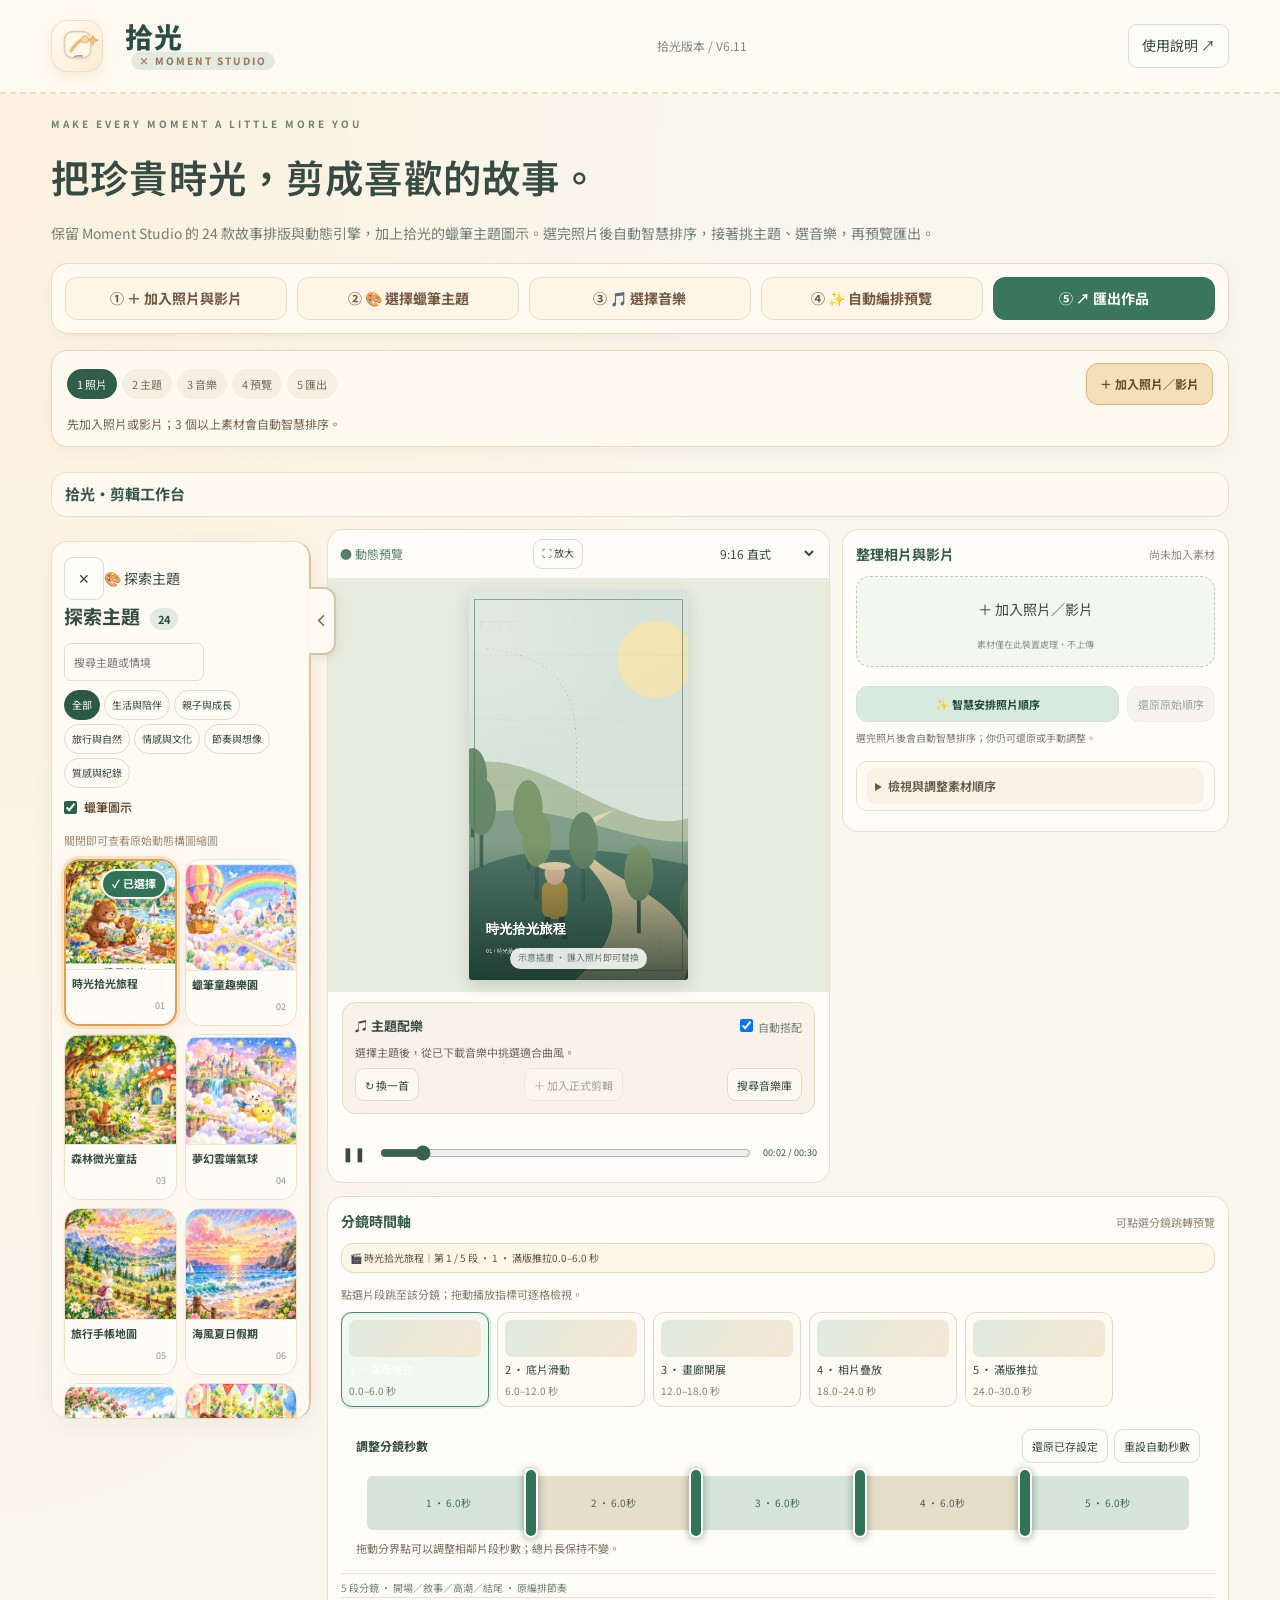
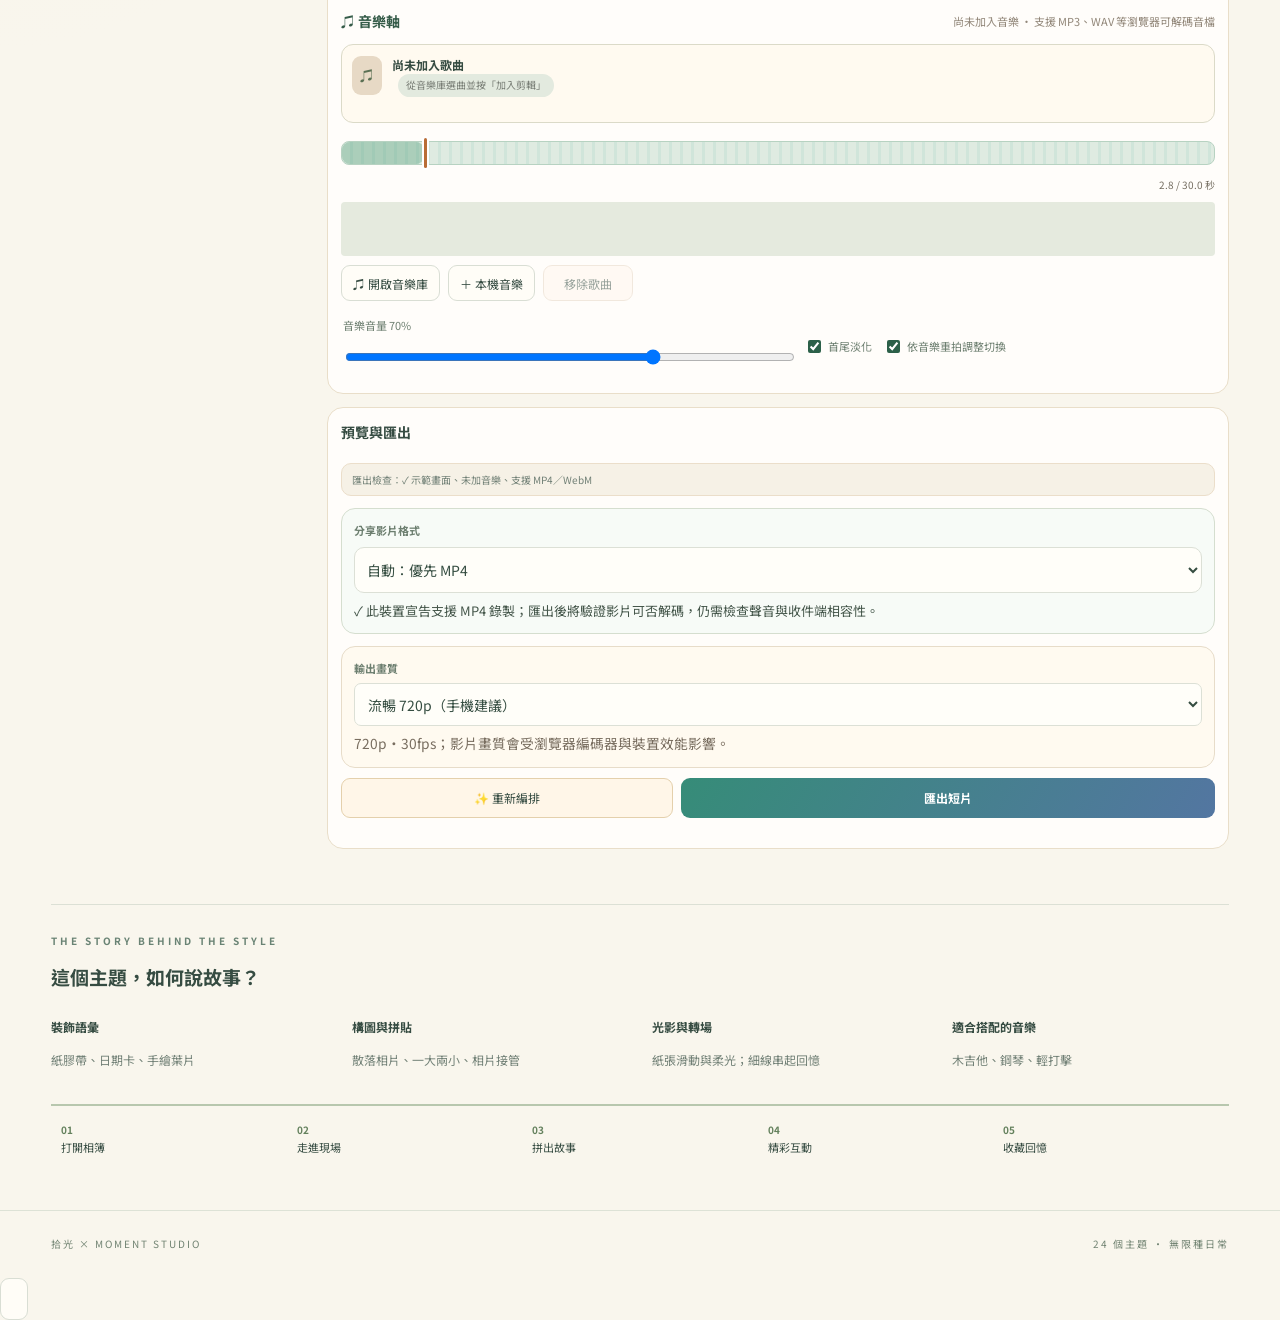
==== commit 6fc481db: "Add files via upload" ====
--- a/index.html
+++ b/index.html
@@ -1 +1 @@
-<!doctype html><html lang="zh-Hant"><head><meta charset="utf-8"><meta name="viewport" content="width=device-width,initial-scale=1"><meta name="theme-color" content="#f5f3ec"><title>拾光˙剪映</title><meta name="apple-mobile-web-app-capable" content="yes"><meta name="apple-mobile-web-app-status-bar-style" content="default"><meta name="apple-mobile-web-app-title" content="拾光˙剪映"><meta name="application-name" content="拾光˙剪映"><link rel="manifest" href="manifest.webmanifest"><link rel="icon" type="image/png" sizes="192x192" href="icons/icon-192.png"><link rel="apple-touch-icon" href="icons/apple-touch-icon.png"><link rel="stylesheet" href="style.css"><link rel="stylesheet" href="mobile-shell-v608.css?v=609"></head><body><header><a class="brand" href="#" aria-label="拾光 × Moment Studio 首頁"><span class="brandmark" aria-hidden="true"><svg viewBox="0 0 64 64" role="img" focusable="false"><defs><linearGradient id="sgGlow" x1="0" x2="1" y1="0" y2="1"><stop offset="0%" stop-color="#ffd7a8"/><stop offset="52%" stop-color="#f3b56e"/><stop offset="100%" stop-color="#7db2a6"/></linearGradient></defs><rect x="7" y="10" width="40" height="40" rx="12" fill="#fff7ea" stroke="#e3ccb0" stroke-width="2.5"/><path d="M17 39c6-10 11-14 17-17" fill="none" stroke="url(#sgGlow)" stroke-width="5.2" stroke-linecap="round"/><circle cx="38" cy="22" r="5.5" fill="#ffd89e" stroke="#e8b56c" stroke-width="1.6"/><path d="M50 16l2.5 5 5.5 2.2-5.3 2.3L50 31l-2.5-5.4-5.3-2.3 5.2-2.2z" fill="#f3bf74" stroke="#dea85f" stroke-width="1.3"/><path d="M22 48c4.2-1.1 8.2-1.4 12.3-.9" fill="none" stroke="#8ba89e" stroke-width="2.2" stroke-linecap="round"/></svg></span><span class="brandtext"><b>拾光</b><small>× MOMENT STUDIO</small></span></a><span class="version">拾光版本 / V6.09</span><button id="help">使用說明 ↗</button></header><main><section class="intro"><div class="eyebrow">MAKE EVERY MOMENT A LITTLE MORE YOU</div><h1>把珍貴時光，剪成喜歡的故事。</h1><p>保留 Moment Studio 的 24 款故事排版與動態引擎，加上拾光的蠟筆主題圖示。選完照片後自動智慧排序，接著挑主題、選音樂，再預覽匯出。</p></section><div class="quickstart" aria-label="快速成片操作"><button type="button" id="quickUpload">① ＋ 加入照片與影片</button><button type="button" id="quickThemes">② 🎨 選擇蠟筆主題</button><button type="button" id="quickMusic">③ 🎵 選擇音樂</button><button type="button" id="quickCreate">④ ✨ 自動編排預覽</button><button type="button" id="quickExport">⑤ ↗ 匯出作品</button></div><div id="guidedProgress" class="guided-progress" aria-label="製片進度" aria-live="polite"></div><div class="workspace"><section class="catalog"><div class="sectionhead"><h2>探索主題 <small>24</small></h2><label class="search"><input id="search" placeholder="搜尋主題或情境" aria-label="搜尋主題"></label></div><nav id="filters" aria-label="主題分類"></nav><div class="theme-controls"><label class="check"><input id="showIllustrations" type="checkbox" checked>蠟筆圖示</label><span>關閉即可查看原始動態構圖縮圖</span></div><div id="cards" class="cards"></div><p id="empty" hidden>找不到符合的主題，試試其他關鍵字。</p></section><aside class="editor"><div class="previewhead"><span class="live">● 動態預覽</span><button id="expand" aria-label="放大預覽">⛶ 放大</button><select id="ratio" aria-label="畫面比例"><option value="portrait">9:16 直式</option><option value="landscape">16:9 橫式</option><option value="square">1:1 正方形</option></select></div><div class="stage"><canvas id="canvas" width="540" height="960" aria-label="主題動畫預覽"></canvas><span id="sample">示意插畫 · 匯入照片即可替換</span></div><div class="transport"><button id="play" aria-label="播放或暫停">❚❚</button><input id="seek" type="range" min="0" max="30" step="0.01" value="0" aria-label="播放進度"><span id="clock">00:00 / 00:30</span></div><div class="shotbar"><div class="shotbar-title"><b>分鏡</b><button type="button" id="previewDemo">▶ 重播範例</button></div><div id="shots"></div><span id="shotInfo"></span></div><div class="settings"><div class="selected"><span id="selNum">01 / 24</span><h2 id="selTitle"></h2><p id="selDesc"></p><div class="compact-flow">流程：素材 → 主題 → 音樂 → 預覽 → 匯出</div></div><details class="advanced-settings"><summary>進階演出設定 <span>光影・運鏡・文字・節奏</span></summary><section class="sceneSettings"><b>場景演出</b><p id="sceneDescription"></p><div class="row"><label class="check"><input id="foreground" type="checkbox" checked>主題前景</label><label class="check"><input id="light" type="checkbox" checked>環境光影</label></div><div class="row"><label class="check"><input id="opening" type="checkbox" checked>故事開場</label><label class="check"><input id="ending" type="checkbox" checked>回憶收尾</label></div><label>光影與前景強度<select id="atmosphere"><option value="0.5">輕柔</option><option value="1" selected>標準</option><option value="1.4">豐富</option></select></label></section><label>影片標題<input id="title" maxlength="32" placeholder="今天的小小冒險"></label><div class="row"><label>片長<select id="duration"><option value="15">15 秒</option><option value="20">20 秒</option><option value="25">25 秒</option><option value="30" selected>30 秒</option><option value="40">40 秒</option><option value="45">45 秒</option><option value="60">60 秒</option><option value="75">75 秒</option><option value="90">90 秒</option><option value="105">105 秒</option><option value="120">120 秒</option></select></label><label>裝飾<select id="density"><option value="0.4">清爽</option><option value="1" selected>標準</option><option value="1.6">豐富</option></select></label><label>節奏<select id="pace"><option value="0.75">溫柔</option><option value="1" selected>標準</option><option value="1.35">活潑</option></select></label></div><div class="row"><label>鏡頭動態<select id="motion"><option value="0">固定</option><option value="1" selected>柔和推拉</option><option value="1.6">明顯推拉</option></select></label><label>照片構圖（建議完整保留）<select id="fit"><option value="contain" selected>完整保留</option><option value="cover">填滿畫面（會裁切）</option></select></label></div><div class="row"><label>鏡頭曲線<select id="curve"><option value="auto">依主題</option><option value="gentle">柔順</option><option value="cinema">慢—快—慢</option><option value="snappy">節奏加速</option></select></label><label>文字動畫<select id="textMotion"><option value="auto">依主題</option><option value="reveal">滑入揭露</option><option value="type">逐字出現</option><option value="pop">放大落位</option><option value="none">靜態</option></select></label></div><label>文字顯示<select id="textScope"><option value="story">每段故事</option><option value="ends">僅開場與結尾</option><option value="all">全片標題</option></select></label><label class="check"><input id="reduced" type="checkbox">減少動態</label></details><div class="sideblock-label">1. 素材</div><div class="upload"><input id="files" type="file" accept="image/*,video/*" multiple hidden><button id="upload">＋ 加入照片／影片</button><span>素材僅在此裝置處理，不上傳</span></div><div class="story-actions"><button id="storyOptimize" type="button">✨ 智慧安排照片順序</button><button id="storyRestore" type="button" disabled>還原原始順序</button><span id="storyReason">選完照片後會自動智慧排序；你仍可還原或手動調整。</span></div><div id="mediaList"></div><div id="workflowHint" class="workflow-hint">流程：① 加入照片／影片 → ② 自動智慧排序 → ③ 選擇蠟筆主題 → ④ 選擇音樂 → ⑤ 預覽與匯出</div><div class="sideblock-label">2. 音樂</div><section class="musicpanel"><div class="sectionhead"><b>♫ 配樂</b><button type="button" id="openMusicLibrary">🎵 搜尋音樂庫</button><button id="musicAdd">匯入音檔</button></div><input id="musicFile" type="file" accept="audio/*,.mp3,.wav,.m4a" hidden><p id="musicName">尚未加入音樂 · 支援 MP3、WAV 等瀏覽器可解碼音檔</p><label class="check"><input id="beatSync" type="checkbox" checked>依音樂重拍調整切換</label><p id="beatStatus">加入配樂後，自動估計重拍；不明顯時保留原節奏。</p><canvas id="wave" width="600" height="80" aria-label="配樂波形"></canvas><label>音樂音量 <output id="volText">70%</output><input id="volume" type="range" min="0" max="100" value="70"></label><label>音樂起點（秒）<input id="musicStart" type="number" min="0" value="0" step="0.1" disabled></label><div class="row"><label class="check"><input id="loopMusic" type="checkbox" checked>不足時循環</label><label class="check"><input id="fadeMusic" type="checkbox" checked>首尾淡化</label></div><button id="musicRemove" class="textbtn" disabled>移除配樂</button></section><p id="exportReadiness" class="export-readiness" role="status">正在檢查匯出相容性…</p><div class="sideblock-label">3. 輸出</div><div class="actions"><button id="shuffle">✨ 重新編排</button><button id="export" class="primary">匯出短片</button></div><div class="project-savebar" id="projectSaveBar"><strong>專案管理</strong><button type="button" id="projectSaveLocal">儲存專案</button><button type="button" id="projectRestoreLocal">開啟已存專案</button><button type="button" id="projectExportFull">下載完整備份</button><button type="button" id="projectImportFull">匯入備份</button><input id="projectBackupFile" type="file" accept=".momentproj,application/json" hidden><span id="projectSaveStatus" role="status">本機保存包含照片、影片與音樂；清除網站資料會遺失。</span></div><button id="save" class="textbtn">下載編排設定 JSON</button><p class="notice">V6.09：主題點選即時預覽、分鏡提示與配樂狀態。原有可還原的智慧選片排序；使用曝光、細節、色彩與畫面方向安排素材。仍為模板自動編排，可加入本機配樂。影片原音仍靜音；尚未接入 AI 人臉辨識；使用「完整保留」可避免照片被裁切，請先確認構圖。</p><div id="exportProgress" hidden><progress id="progress" max="100" value="0"></progress><button id="cancelExport">取消匯出</button></div><p id="status" role="status"></p><div id="result" hidden><b>匯出完成 · 先播放檢查</b><video id="resultVideo" controls playsinline></video><a id="resultDownload" download>下載影片</a><button id="closeResult" class="textbtn">關閉結果</button></div></div></aside></div><section class="mobile-workbar" aria-label="手機快速剪輯工具"><button type="button" id="mobileMedia">＋ 素材</button><button type="button" id="mobileTheme">🎨 主題</button><button type="button" id="mobilePreview">▶ 預覽</button><button type="button" id="mobileExport">↗ 匯出</button></section><section class="details"><div class="eyebrow">THE STORY BEHIND THE STYLE</div><h2>這個主題，如何說故事？</h2><div id="specs"></div><div class="timeline" id="timeline"></div></section></main><footer>拾光 × MOMENT STUDIO <span>24 個主題 · 無限種日常</span></footer><dialog id="dialog"><h2>讓回憶動起來</h2><p>① 選擇主題，先觀看示意插畫動畫。</p><p>② 加入照片或影片，用上下按鈕調整順序。影片會靜音、以原速循環使用。</p><p>③ 調整標題、比例、節奏與裝飾；拖曳進度條檢視構圖。</p><p>④ 從音樂庫搜尋試聽，取得合規音檔後匯入，並調整起點與音量，再匯出 MP4 或 WebM（依瀏覽器支援）。匯出需等待完整片長，請留在此頁，完成後可直接播放檢查。</p><p>重拍來自音訊能量變化估計，並非每首歌都能準確識別；可取消重拍調整。<br>瀏覽器支援 FaceDetector 時可嘗試偵測照片人臉，不支援時回退至視覺特徵分析；影片原音靜音，可另外加入配樂。素材不會上傳，重新整理後需重新加入；JSON 僅保留編排設定，不包含照片或影片。</p><button id="closeDialog" class="primary">開始創作</button></dialog><script src="engine.js"></script><script src="atmosphere.js"></script><script src="app.js"></script><script src="fusion.js"></script><script src="upgrade-v51.js"></script><dialog id="musicLibrary" class="music-library-dialog"><div class="music-dialog-head"><b>🎵 拾光音樂素材中心</b><button id="closeMusicLibrary" type="button">✕ 關閉</button></div><p>可以在此搜尋與試聽。網路曲目需先確認影片同步使用授權並取得合法音檔；本機選取的音樂可直接加入時間軸。</p><iframe id="musicLibraryFrame" title="音樂素材中心" loading="lazy" src="music-center/index.html?v=5.98"></iframe></dialog><script src="upgrade-v52.js"></script><script src="upgrade-v512.js"></script><script src="upgrade-v518.js"></script><script src="upgrade-v523.js"></script><script src="workspace-v525.js"></script><script src="timeline-v526.js"></script><script src="timeline-v527.js"></script><script src="project-v529.js"></script><script src="music-full-v530.js"></script><script src="workspace-v532.js"></script><script src="sidebar-edge-v533.js"></script><script src="audio-focus-v549.js"></script><script src="theme-music-v552.js"></script><script src="cover-share-v554.js"></script><script src="share-mobile-v555.js"></script><script src="export-format-v556.js"></script><script src="mobile-v557.js?v=588"></script><script src="mobile-v561.js"></script><script src="mobile-studio-v588.js?v=588"></script><script src="pwa-register.js"></script><script src="mobile-shell-v608.js?v=609"></script></body></html>
+<!doctype html><html lang="zh-Hant"><head><meta charset="utf-8"><meta name="viewport" content="width=device-width,initial-scale=1"><meta name="theme-color" content="#f5f3ec"><title>拾光˙剪映</title><meta name="apple-mobile-web-app-capable" content="yes"><meta name="apple-mobile-web-app-status-bar-style" content="default"><meta name="apple-mobile-web-app-title" content="拾光˙剪映"><meta name="application-name" content="拾光˙剪映"><link rel="manifest" href="manifest.webmanifest"><link rel="icon" type="image/png" sizes="192x192" href="icons/icon-192.png"><link rel="apple-touch-icon" href="icons/apple-touch-icon.png"><link rel="stylesheet" href="style.css"><link rel="stylesheet" href="mobile-shell-v608.css?v=610"><link rel="stylesheet" href="mobile-v610.css?v=610"></head><body><header><a class="brand" href="#" aria-label="拾光 × Moment Studio 首頁"><span class="brandmark" aria-hidden="true"><svg viewBox="0 0 64 64" role="img" focusable="false"><defs><linearGradient id="sgGlow" x1="0" x2="1" y1="0" y2="1"><stop offset="0%" stop-color="#ffd7a8"/><stop offset="52%" stop-color="#f3b56e"/><stop offset="100%" stop-color="#7db2a6"/></linearGradient></defs><rect x="7" y="10" width="40" height="40" rx="12" fill="#fff7ea" stroke="#e3ccb0" stroke-width="2.5"/><path d="M17 39c6-10 11-14 17-17" fill="none" stroke="url(#sgGlow)" stroke-width="5.2" stroke-linecap="round"/><circle cx="38" cy="22" r="5.5" fill="#ffd89e" stroke="#e8b56c" stroke-width="1.6"/><path d="M50 16l2.5 5 5.5 2.2-5.3 2.3L50 31l-2.5-5.4-5.3-2.3 5.2-2.2z" fill="#f3bf74" stroke="#dea85f" stroke-width="1.3"/><path d="M22 48c4.2-1.1 8.2-1.4 12.3-.9" fill="none" stroke="#8ba89e" stroke-width="2.2" stroke-linecap="round"/></svg></span><span class="brandtext"><b>拾光</b><small>× MOMENT STUDIO</small></span></a><span class="version">拾光版本 / V6.11</span><button id="help">使用說明 ↗</button></header><main><section class="intro"><div class="eyebrow">MAKE EVERY MOMENT A LITTLE MORE YOU</div><h1>把珍貴時光，剪成喜歡的故事。</h1><p>保留 Moment Studio 的 24 款故事排版與動態引擎，加上拾光的蠟筆主題圖示。選完照片後自動智慧排序，接著挑主題、選音樂，再預覽匯出。</p></section><div class="quickstart" aria-label="快速成片操作"><button type="button" id="quickUpload">① ＋ 加入照片與影片</button><button type="button" id="quickThemes">② 🎨 選擇蠟筆主題</button><button type="button" id="quickMusic">③ 🎵 選擇音樂</button><button type="button" id="quickCreate">④ ✨ 自動編排預覽</button><button type="button" id="quickExport">⑤ ↗ 匯出作品</button></div><div id="guidedProgress" class="guided-progress" aria-label="製片進度" aria-live="polite"></div><div class="workspace"><section class="catalog"><div class="sectionhead"><h2>探索主題 <small>24</small></h2><label class="search"><input id="search" placeholder="搜尋主題或情境" aria-label="搜尋主題"></label></div><nav id="filters" aria-label="主題分類"></nav><div class="theme-controls"><label class="check"><input id="showIllustrations" type="checkbox" checked>蠟筆圖示</label><span>關閉即可查看原始動態構圖縮圖</span></div><div id="cards" class="cards"></div><p id="empty" hidden>找不到符合的主題，試試其他關鍵字。</p></section><aside class="editor"><div class="previewhead"><span class="live">● 動態預覽</span><button id="expand" aria-label="放大預覽">⛶ 放大</button><select id="ratio" aria-label="畫面比例"><option value="portrait">9:16 直式</option><option value="landscape">16:9 橫式</option><option value="square">1:1 正方形</option></select></div><div class="stage"><canvas id="canvas" width="540" height="960" aria-label="主題動畫預覽"></canvas><span id="sample">示意插畫 · 匯入照片即可替換</span></div><div class="transport"><button id="play" aria-label="播放或暫停">❚❚</button><input id="seek" type="range" min="0" max="30" step="0.01" value="0" aria-label="播放進度"><span id="clock">00:00 / 00:30</span></div><div class="shotbar"><div class="shotbar-title"><b>分鏡</b><button type="button" id="previewDemo">▶ 重播範例</button></div><div id="shots"></div><span id="shotInfo"></span></div><div class="settings"><div class="selected"><span id="selNum">01 / 24</span><h2 id="selTitle"></h2><p id="selDesc"></p><div class="compact-flow">流程：素材 → 主題 → 音樂 → 預覽 → 匯出</div></div><details class="advanced-settings"><summary>進階演出設定 <span>光影・運鏡・文字・節奏</span></summary><section class="sceneSettings"><b>場景演出</b><p id="sceneDescription"></p><div class="row"><label class="check"><input id="foreground" type="checkbox" checked>主題前景</label><label class="check"><input id="light" type="checkbox" checked>環境光影</label></div><div class="row"><label class="check"><input id="opening" type="checkbox" checked>故事開場</label><label class="check"><input id="ending" type="checkbox" checked>回憶收尾</label></div><label>光影與前景強度<select id="atmosphere"><option value="0.5">輕柔</option><option value="1" selected>標準</option><option value="1.4">豐富</option></select></label></section><label>影片標題<input id="title" maxlength="32" placeholder="今天的小小冒險"></label><div class="row"><label>片長<select id="duration"><option value="15">15 秒</option><option value="20">20 秒</option><option value="25">25 秒</option><option value="30" selected>30 秒</option><option value="40">40 秒</option><option value="45">45 秒</option><option value="60">60 秒</option><option value="75">75 秒</option><option value="90">90 秒</option><option value="105">105 秒</option><option value="120">120 秒</option></select></label><label>裝飾<select id="density"><option value="0.4">清爽</option><option value="1" selected>標準</option><option value="1.6">豐富</option></select></label><label>節奏<select id="pace"><option value="0.75">溫柔</option><option value="1" selected>標準</option><option value="1.35">活潑</option></select></label></div><div class="row"><label>鏡頭動態<select id="motion"><option value="0">固定</option><option value="1" selected>柔和推拉</option><option value="1.6">明顯推拉</option></select></label><label>照片構圖（建議完整保留）<select id="fit"><option value="contain" selected>完整保留</option><option value="cover">填滿畫面（會裁切）</option></select></label></div><div class="row"><label>鏡頭曲線<select id="curve"><option value="auto">依主題</option><option value="gentle">柔順</option><option value="cinema">慢—快—慢</option><option value="snappy">節奏加速</option></select></label><label>文字動畫<select id="textMotion"><option value="auto">依主題</option><option value="reveal">滑入揭露</option><option value="type">逐字出現</option><option value="pop">放大落位</option><option value="none">靜態</option></select></label></div><label>文字顯示<select id="textScope"><option value="story">每段故事</option><option value="ends">僅開場與結尾</option><option value="all">全片標題</option></select></label><label class="check"><input id="reduced" type="checkbox">減少動態</label></details><div class="sideblock-label">1. 素材</div><div class="upload"><input id="files" type="file" accept="image/*,video/*" multiple hidden><button id="upload">＋ 加入照片／影片</button><span>素材僅在此裝置處理，不上傳</span></div><div class="story-actions"><button id="storyOptimize" type="button">✨ 智慧安排照片順序</button><button id="storyRestore" type="button" disabled>還原原始順序</button><span id="storyReason">選完照片後會自動智慧排序；你仍可還原或手動調整。</span></div><div id="mediaList"></div><div id="workflowHint" class="workflow-hint">流程：① 加入照片／影片 → ② 自動智慧排序 → ③ 選擇蠟筆主題 → ④ 選擇音樂 → ⑤ 預覽與匯出</div><div class="sideblock-label">2. 音樂</div><section class="musicpanel"><div class="sectionhead"><b>♫ 配樂</b><button type="button" id="openMusicLibrary">🎵 搜尋音樂庫</button><button id="musicAdd">匯入音檔</button></div><input id="musicFile" type="file" accept="audio/*,.mp3,.wav,.m4a" hidden><p id="musicName">尚未加入音樂 · 支援 MP3、WAV 等瀏覽器可解碼音檔</p><label class="check"><input id="beatSync" type="checkbox" checked>依音樂重拍調整切換</label><p id="beatStatus">加入配樂後，自動估計重拍；不明顯時保留原節奏。</p><canvas id="wave" width="600" height="80" aria-label="配樂波形"></canvas><label>音樂音量 <output id="volText">70%</output><input id="volume" type="range" min="0" max="100" value="70"></label><label>音樂起點（秒）<input id="musicStart" type="number" min="0" value="0" step="0.1" disabled></label><div class="row"><label class="check"><input id="loopMusic" type="checkbox" checked>不足時循環</label><label class="check"><input id="fadeMusic" type="checkbox" checked>首尾淡化</label></div><button id="musicRemove" class="textbtn" disabled>移除配樂</button></section><p id="exportReadiness" class="export-readiness" role="status">正在檢查匯出相容性…</p><div class="sideblock-label">3. 輸出</div><div class="actions"><button id="shuffle">✨ 重新編排</button><button id="export" class="primary">匯出短片</button></div><div class="project-savebar" id="projectSaveBar"><strong>專案管理</strong><button type="button" id="projectSaveLocal">儲存專案</button><button type="button" id="projectRestoreLocal">開啟已存專案</button><button type="button" id="projectExportFull">下載完整備份</button><button type="button" id="projectImportFull">匯入備份</button><input id="projectBackupFile" type="file" accept=".momentproj,application/json" hidden><span id="projectSaveStatus" role="status">本機保存包含照片、影片與音樂；清除網站資料會遺失。</span></div><button id="save" class="textbtn">下載編排設定 JSON</button><p class="notice">V6.11：主題點選即時預覽、分鏡提示與配樂狀態。原有可還原的智慧選片排序；使用曝光、細節、色彩與畫面方向安排素材。仍為模板自動編排，可加入本機配樂。影片原音仍靜音；尚未接入 AI 人臉辨識；使用「完整保留」可避免照片被裁切，請先確認構圖。</p><div id="exportProgress" hidden><progress id="progress" max="100" value="0"></progress><button id="cancelExport">取消匯出</button></div><p id="status" role="status"></p><div id="result" hidden><b>匯出完成 · 先播放檢查</b><video id="resultVideo" controls playsinline></video><a id="resultDownload" download>下載影片</a><button id="closeResult" class="textbtn">關閉結果</button></div></div></aside></div><section class="mobile-workbar" aria-label="手機快速剪輯工具"><button type="button" id="mobileMedia">＋ 素材</button><button type="button" id="mobileTheme">🎨 主題</button><button type="button" id="mobilePreview">▶ 預覽</button><button type="button" id="mobileExport">↗ 匯出</button></section><section class="details"><div class="eyebrow">THE STORY BEHIND THE STYLE</div><h2>這個主題，如何說故事？</h2><div id="specs"></div><div class="timeline" id="timeline"></div></section></main><footer>拾光 × MOMENT STUDIO <span>24 個主題 · 無限種日常</span></footer><dialog id="dialog"><h2>讓回憶動起來</h2><p>① 選擇主題，先觀看示意插畫動畫。</p><p>② 加入照片或影片，用上下按鈕調整順序。影片會靜音、以原速循環使用。</p><p>③ 調整標題、比例、節奏與裝飾；拖曳進度條檢視構圖。</p><p>④ 從音樂庫搜尋試聽，取得合規音檔後匯入，並調整起點與音量，再匯出 MP4 或 WebM（依瀏覽器支援）。匯出需等待完整片長，請留在此頁，完成後可直接播放檢查。</p><p>重拍來自音訊能量變化估計，並非每首歌都能準確識別；可取消重拍調整。<br>瀏覽器支援 FaceDetector 時可嘗試偵測照片人臉，不支援時回退至視覺特徵分析；影片原音靜音，可另外加入配樂。素材不會上傳，重新整理後需重新加入；JSON 僅保留編排設定，不包含照片或影片。</p><button id="closeDialog" class="primary">開始創作</button></dialog><script src="engine.js"></script><script src="atmosphere.js"></script><script src="app.js"></script><script src="fusion.js"></script><script src="upgrade-v51.js"></script><dialog id="musicLibrary" class="music-library-dialog"><div class="music-dialog-head"><b>🎵 拾光音樂素材中心</b><button id="closeMusicLibrary" type="button">✕ 關閉</button></div><p>可以在此搜尋與試聽。網路曲目需先確認影片同步使用授權並取得合法音檔；本機選取的音樂可直接加入時間軸。</p><iframe id="musicLibraryFrame" title="音樂素材中心" loading="lazy" src="music-center/index.html?v=5.98"></iframe></dialog><script src="upgrade-v52.js"></script><script src="upgrade-v512.js"></script><script src="upgrade-v518.js"></script><script src="upgrade-v523.js"></script><script src="workspace-v525.js"></script><script src="timeline-v526.js"></script><script src="timeline-v527.js"></script><script src="project-v529.js"></script><script src="music-full-v530.js"></script><script src="workspace-v532.js"></script><script src="sidebar-edge-v533.js"></script><script src="audio-focus-v549.js"></script><script src="theme-music-v552.js"></script><script src="cover-share-v554.js"></script><script src="share-mobile-v555.js"></script><script src="export-format-v556.js"></script><script src="mobile-v557.js?v=588"></script><script src="mobile-v561.js"></script><script src="mobile-studio-v588.js?v=588"></script><script src="pwa-register.js"></script><script src="mobile-shell-v608.js?v=610"></script></body></html>
--- a/mobile-v610.css
+++ b/mobile-v610.css
@@ -0,0 +1,13 @@
+/* V6.10: cover entry, six templates, reliable export access */
+.cover-templates-v610{display:grid;grid-template-columns:repeat(3,minmax(0,1fr));gap:7px}
+.cover-templates-v610 button{border:1px solid #d9cbb9;border-radius:10px;background:#fffdf8;padding:10px 5px;min-height:44px;font-size:12px;color:#584733}
+.cover-templates-v610 button[aria-pressed="true"]{background:#4d806b;border-color:#4d806b;color:white;font-weight:700}
+.v610-cover-picker{border:0;border-radius:17px;background:#fffbf2;max-width:min(95vw,610px);width:90vw;max-height:85dvh;overflow:auto;padding:17px;box-shadow:0 20px 60px #0004}
+.v610-cover-picker::backdrop{background:#10191578}
+.v610-cover-picker>button{background:#f5e6cf;border:1px solid #ead0af;border-radius:10px;padding:9px;margin:4px}
+.v610-cover-grid{display:grid;grid-template-columns:repeat(3,minmax(0,1fr));gap:9px;margin:12px 0}
+.v610-cover-grid button{min-width:0;border:1px solid #e9d8bf;background:white;border-radius:10px;overflow:hidden;padding:5px;color:#443}
+.v610-cover-grid img{width:100%;aspect-ratio:1/1;object-fit:cover;border-radius:6px;display:block}
+.v610-cover-grid span{display:block;white-space:nowrap;overflow:hidden;text-overflow:ellipsis;font-size:11px}
+.workflow-preview-actions{display:none!important}
+@media(max-width:740px){#v608Bar{grid-template-columns:repeat(5,minmax(0,1fr))!important;gap:4px!important}#v608Bar button{font-size:18px!important;min-width:0;padding:3px!important}#v608Bar button span{font-size:11px!important}.v610-cover-grid{grid-template-columns:repeat(3,minmax(0,1fr))}}
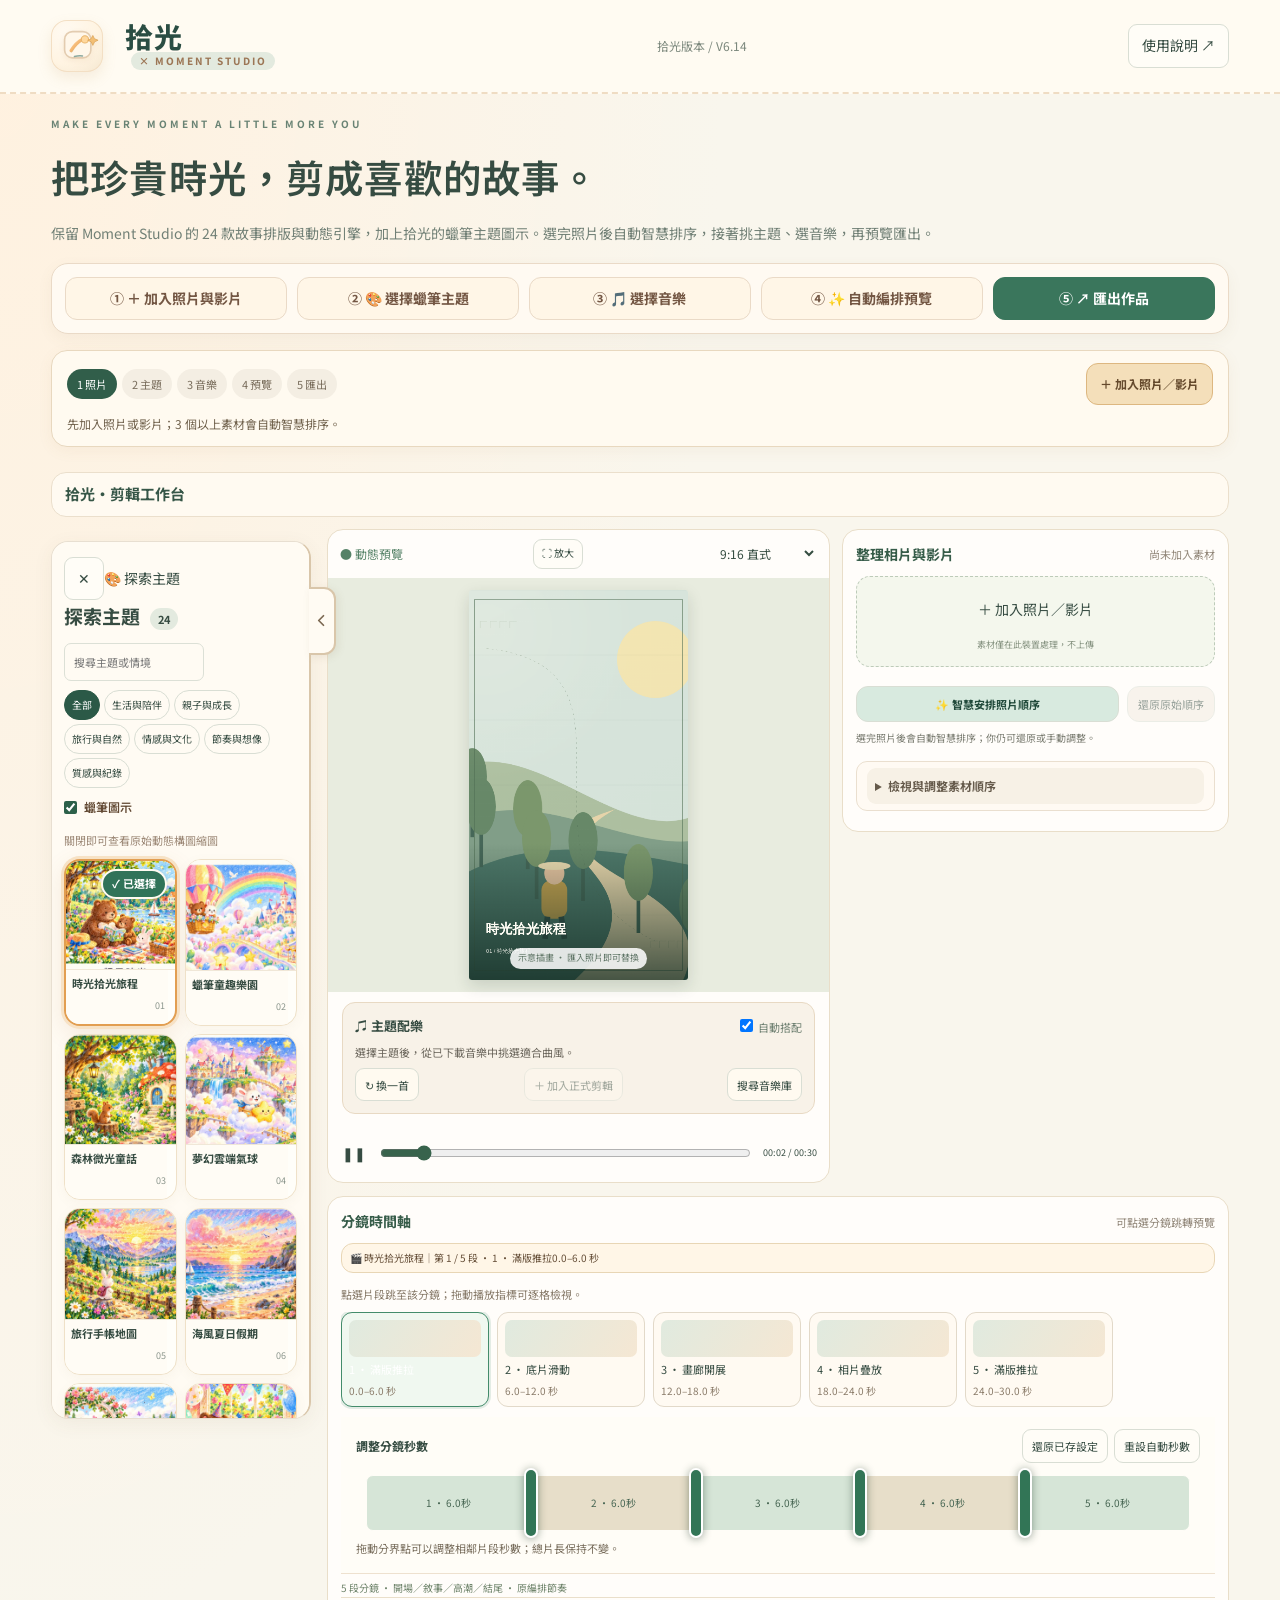
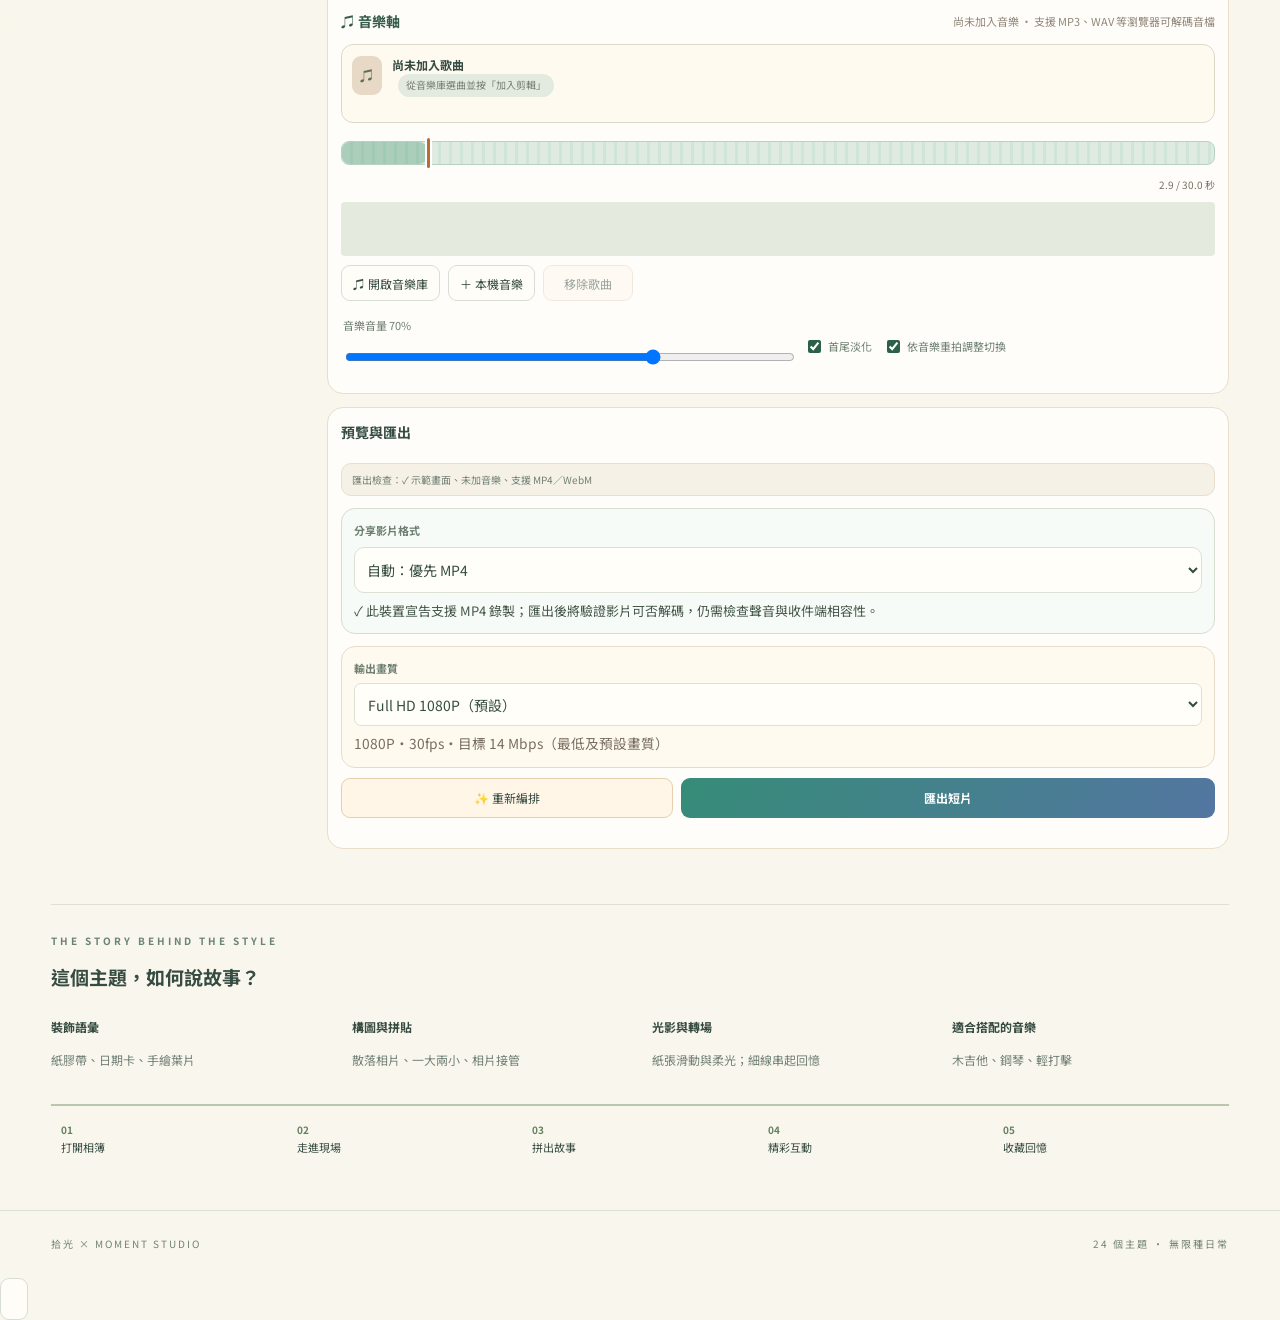
==== commit 38a657ff: "Add files via upload" ====
--- a/index.html
+++ b/index.html
@@ -1 +1 @@
-<!doctype html><html lang="zh-Hant"><head><meta charset="utf-8"><meta name="viewport" content="width=device-width,initial-scale=1"><meta name="theme-color" content="#f5f3ec"><title>拾光˙剪映</title><meta name="apple-mobile-web-app-capable" content="yes"><meta name="apple-mobile-web-app-status-bar-style" content="default"><meta name="apple-mobile-web-app-title" content="拾光˙剪映"><meta name="application-name" content="拾光˙剪映"><link rel="manifest" href="manifest.webmanifest"><link rel="icon" type="image/png" sizes="192x192" href="icons/icon-192.png"><link rel="apple-touch-icon" href="icons/apple-touch-icon.png"><link rel="stylesheet" href="style.css"><link rel="stylesheet" href="mobile-shell-v608.css?v=610"><link rel="stylesheet" href="mobile-v610.css?v=610"></head><body><header><a class="brand" href="#" aria-label="拾光 × Moment Studio 首頁"><span class="brandmark" aria-hidden="true"><svg viewBox="0 0 64 64" role="img" focusable="false"><defs><linearGradient id="sgGlow" x1="0" x2="1" y1="0" y2="1"><stop offset="0%" stop-color="#ffd7a8"/><stop offset="52%" stop-color="#f3b56e"/><stop offset="100%" stop-color="#7db2a6"/></linearGradient></defs><rect x="7" y="10" width="40" height="40" rx="12" fill="#fff7ea" stroke="#e3ccb0" stroke-width="2.5"/><path d="M17 39c6-10 11-14 17-17" fill="none" stroke="url(#sgGlow)" stroke-width="5.2" stroke-linecap="round"/><circle cx="38" cy="22" r="5.5" fill="#ffd89e" stroke="#e8b56c" stroke-width="1.6"/><path d="M50 16l2.5 5 5.5 2.2-5.3 2.3L50 31l-2.5-5.4-5.3-2.3 5.2-2.2z" fill="#f3bf74" stroke="#dea85f" stroke-width="1.3"/><path d="M22 48c4.2-1.1 8.2-1.4 12.3-.9" fill="none" stroke="#8ba89e" stroke-width="2.2" stroke-linecap="round"/></svg></span><span class="brandtext"><b>拾光</b><small>× MOMENT STUDIO</small></span></a><span class="version">拾光版本 / V6.11</span><button id="help">使用說明 ↗</button></header><main><section class="intro"><div class="eyebrow">MAKE EVERY MOMENT A LITTLE MORE YOU</div><h1>把珍貴時光，剪成喜歡的故事。</h1><p>保留 Moment Studio 的 24 款故事排版與動態引擎，加上拾光的蠟筆主題圖示。選完照片後自動智慧排序，接著挑主題、選音樂，再預覽匯出。</p></section><div class="quickstart" aria-label="快速成片操作"><button type="button" id="quickUpload">① ＋ 加入照片與影片</button><button type="button" id="quickThemes">② 🎨 選擇蠟筆主題</button><button type="button" id="quickMusic">③ 🎵 選擇音樂</button><button type="button" id="quickCreate">④ ✨ 自動編排預覽</button><button type="button" id="quickExport">⑤ ↗ 匯出作品</button></div><div id="guidedProgress" class="guided-progress" aria-label="製片進度" aria-live="polite"></div><div class="workspace"><section class="catalog"><div class="sectionhead"><h2>探索主題 <small>24</small></h2><label class="search"><input id="search" placeholder="搜尋主題或情境" aria-label="搜尋主題"></label></div><nav id="filters" aria-label="主題分類"></nav><div class="theme-controls"><label class="check"><input id="showIllustrations" type="checkbox" checked>蠟筆圖示</label><span>關閉即可查看原始動態構圖縮圖</span></div><div id="cards" class="cards"></div><p id="empty" hidden>找不到符合的主題，試試其他關鍵字。</p></section><aside class="editor"><div class="previewhead"><span class="live">● 動態預覽</span><button id="expand" aria-label="放大預覽">⛶ 放大</button><select id="ratio" aria-label="畫面比例"><option value="portrait">9:16 直式</option><option value="landscape">16:9 橫式</option><option value="square">1:1 正方形</option></select></div><div class="stage"><canvas id="canvas" width="540" height="960" aria-label="主題動畫預覽"></canvas><span id="sample">示意插畫 · 匯入照片即可替換</span></div><div class="transport"><button id="play" aria-label="播放或暫停">❚❚</button><input id="seek" type="range" min="0" max="30" step="0.01" value="0" aria-label="播放進度"><span id="clock">00:00 / 00:30</span></div><div class="shotbar"><div class="shotbar-title"><b>分鏡</b><button type="button" id="previewDemo">▶ 重播範例</button></div><div id="shots"></div><span id="shotInfo"></span></div><div class="settings"><div class="selected"><span id="selNum">01 / 24</span><h2 id="selTitle"></h2><p id="selDesc"></p><div class="compact-flow">流程：素材 → 主題 → 音樂 → 預覽 → 匯出</div></div><details class="advanced-settings"><summary>進階演出設定 <span>光影・運鏡・文字・節奏</span></summary><section class="sceneSettings"><b>場景演出</b><p id="sceneDescription"></p><div class="row"><label class="check"><input id="foreground" type="checkbox" checked>主題前景</label><label class="check"><input id="light" type="checkbox" checked>環境光影</label></div><div class="row"><label class="check"><input id="opening" type="checkbox" checked>故事開場</label><label class="check"><input id="ending" type="checkbox" checked>回憶收尾</label></div><label>光影與前景強度<select id="atmosphere"><option value="0.5">輕柔</option><option value="1" selected>標準</option><option value="1.4">豐富</option></select></label></section><label>影片標題<input id="title" maxlength="32" placeholder="今天的小小冒險"></label><div class="row"><label>片長<select id="duration"><option value="15">15 秒</option><option value="20">20 秒</option><option value="25">25 秒</option><option value="30" selected>30 秒</option><option value="40">40 秒</option><option value="45">45 秒</option><option value="60">60 秒</option><option value="75">75 秒</option><option value="90">90 秒</option><option value="105">105 秒</option><option value="120">120 秒</option></select></label><label>裝飾<select id="density"><option value="0.4">清爽</option><option value="1" selected>標準</option><option value="1.6">豐富</option></select></label><label>節奏<select id="pace"><option value="0.75">溫柔</option><option value="1" selected>標準</option><option value="1.35">活潑</option></select></label></div><div class="row"><label>鏡頭動態<select id="motion"><option value="0">固定</option><option value="1" selected>柔和推拉</option><option value="1.6">明顯推拉</option></select></label><label>照片構圖（建議完整保留）<select id="fit"><option value="contain" selected>完整保留</option><option value="cover">填滿畫面（會裁切）</option></select></label></div><div class="row"><label>鏡頭曲線<select id="curve"><option value="auto">依主題</option><option value="gentle">柔順</option><option value="cinema">慢—快—慢</option><option value="snappy">節奏加速</option></select></label><label>文字動畫<select id="textMotion"><option value="auto">依主題</option><option value="reveal">滑入揭露</option><option value="type">逐字出現</option><option value="pop">放大落位</option><option value="none">靜態</option></select></label></div><label>文字顯示<select id="textScope"><option value="story">每段故事</option><option value="ends">僅開場與結尾</option><option value="all">全片標題</option></select></label><label class="check"><input id="reduced" type="checkbox">減少動態</label></details><div class="sideblock-label">1. 素材</div><div class="upload"><input id="files" type="file" accept="image/*,video/*" multiple hidden><button id="upload">＋ 加入照片／影片</button><span>素材僅在此裝置處理，不上傳</span></div><div class="story-actions"><button id="storyOptimize" type="button">✨ 智慧安排照片順序</button><button id="storyRestore" type="button" disabled>還原原始順序</button><span id="storyReason">選完照片後會自動智慧排序；你仍可還原或手動調整。</span></div><div id="mediaList"></div><div id="workflowHint" class="workflow-hint">流程：① 加入照片／影片 → ② 自動智慧排序 → ③ 選擇蠟筆主題 → ④ 選擇音樂 → ⑤ 預覽與匯出</div><div class="sideblock-label">2. 音樂</div><section class="musicpanel"><div class="sectionhead"><b>♫ 配樂</b><button type="button" id="openMusicLibrary">🎵 搜尋音樂庫</button><button id="musicAdd">匯入音檔</button></div><input id="musicFile" type="file" accept="audio/*,.mp3,.wav,.m4a" hidden><p id="musicName">尚未加入音樂 · 支援 MP3、WAV 等瀏覽器可解碼音檔</p><label class="check"><input id="beatSync" type="checkbox" checked>依音樂重拍調整切換</label><p id="beatStatus">加入配樂後，自動估計重拍；不明顯時保留原節奏。</p><canvas id="wave" width="600" height="80" aria-label="配樂波形"></canvas><label>音樂音量 <output id="volText">70%</output><input id="volume" type="range" min="0" max="100" value="70"></label><label>音樂起點（秒）<input id="musicStart" type="number" min="0" value="0" step="0.1" disabled></label><div class="row"><label class="check"><input id="loopMusic" type="checkbox" checked>不足時循環</label><label class="check"><input id="fadeMusic" type="checkbox" checked>首尾淡化</label></div><button id="musicRemove" class="textbtn" disabled>移除配樂</button></section><p id="exportReadiness" class="export-readiness" role="status">正在檢查匯出相容性…</p><div class="sideblock-label">3. 輸出</div><div class="actions"><button id="shuffle">✨ 重新編排</button><button id="export" class="primary">匯出短片</button></div><div class="project-savebar" id="projectSaveBar"><strong>專案管理</strong><button type="button" id="projectSaveLocal">儲存專案</button><button type="button" id="projectRestoreLocal">開啟已存專案</button><button type="button" id="projectExportFull">下載完整備份</button><button type="button" id="projectImportFull">匯入備份</button><input id="projectBackupFile" type="file" accept=".momentproj,application/json" hidden><span id="projectSaveStatus" role="status">本機保存包含照片、影片與音樂；清除網站資料會遺失。</span></div><button id="save" class="textbtn">下載編排設定 JSON</button><p class="notice">V6.11：主題點選即時預覽、分鏡提示與配樂狀態。原有可還原的智慧選片排序；使用曝光、細節、色彩與畫面方向安排素材。仍為模板自動編排，可加入本機配樂。影片原音仍靜音；尚未接入 AI 人臉辨識；使用「完整保留」可避免照片被裁切，請先確認構圖。</p><div id="exportProgress" hidden><progress id="progress" max="100" value="0"></progress><button id="cancelExport">取消匯出</button></div><p id="status" role="status"></p><div id="result" hidden><b>匯出完成 · 先播放檢查</b><video id="resultVideo" controls playsinline></video><a id="resultDownload" download>下載影片</a><button id="closeResult" class="textbtn">關閉結果</button></div></div></aside></div><section class="mobile-workbar" aria-label="手機快速剪輯工具"><button type="button" id="mobileMedia">＋ 素材</button><button type="button" id="mobileTheme">🎨 主題</button><button type="button" id="mobilePreview">▶ 預覽</button><button type="button" id="mobileExport">↗ 匯出</button></section><section class="details"><div class="eyebrow">THE STORY BEHIND THE STYLE</div><h2>這個主題，如何說故事？</h2><div id="specs"></div><div class="timeline" id="timeline"></div></section></main><footer>拾光 × MOMENT STUDIO <span>24 個主題 · 無限種日常</span></footer><dialog id="dialog"><h2>讓回憶動起來</h2><p>① 選擇主題，先觀看示意插畫動畫。</p><p>② 加入照片或影片，用上下按鈕調整順序。影片會靜音、以原速循環使用。</p><p>③ 調整標題、比例、節奏與裝飾；拖曳進度條檢視構圖。</p><p>④ 從音樂庫搜尋試聽，取得合規音檔後匯入，並調整起點與音量，再匯出 MP4 或 WebM（依瀏覽器支援）。匯出需等待完整片長，請留在此頁，完成後可直接播放檢查。</p><p>重拍來自音訊能量變化估計，並非每首歌都能準確識別；可取消重拍調整。<br>瀏覽器支援 FaceDetector 時可嘗試偵測照片人臉，不支援時回退至視覺特徵分析；影片原音靜音，可另外加入配樂。素材不會上傳，重新整理後需重新加入；JSON 僅保留編排設定，不包含照片或影片。</p><button id="closeDialog" class="primary">開始創作</button></dialog><script src="engine.js"></script><script src="atmosphere.js"></script><script src="app.js"></script><script src="fusion.js"></script><script src="upgrade-v51.js"></script><dialog id="musicLibrary" class="music-library-dialog"><div class="music-dialog-head"><b>🎵 拾光音樂素材中心</b><button id="closeMusicLibrary" type="button">✕ 關閉</button></div><p>可以在此搜尋與試聽。網路曲目需先確認影片同步使用授權並取得合法音檔；本機選取的音樂可直接加入時間軸。</p><iframe id="musicLibraryFrame" title="音樂素材中心" loading="lazy" src="music-center/index.html?v=5.98"></iframe></dialog><script src="upgrade-v52.js"></script><script src="upgrade-v512.js"></script><script src="upgrade-v518.js"></script><script src="upgrade-v523.js"></script><script src="workspace-v525.js"></script><script src="timeline-v526.js"></script><script src="timeline-v527.js"></script><script src="project-v529.js"></script><script src="music-full-v530.js"></script><script src="workspace-v532.js"></script><script src="sidebar-edge-v533.js"></script><script src="audio-focus-v549.js"></script><script src="theme-music-v552.js"></script><script src="cover-share-v554.js"></script><script src="share-mobile-v555.js"></script><script src="export-format-v556.js"></script><script src="mobile-v557.js?v=588"></script><script src="mobile-v561.js"></script><script src="mobile-studio-v588.js?v=588"></script><script src="pwa-register.js"></script><script src="mobile-shell-v608.js?v=610"></script></body></html>
+<!doctype html><html lang="zh-Hant"><head><meta charset="utf-8"><meta name="viewport" content="width=device-width,initial-scale=1"><meta name="theme-color" content="#f5f3ec"><title>拾光˙剪映</title><meta name="apple-mobile-web-app-capable" content="yes"><meta name="apple-mobile-web-app-status-bar-style" content="default"><meta name="apple-mobile-web-app-title" content="拾光˙剪映"><meta name="application-name" content="拾光˙剪映"><link rel="manifest" href="manifest.webmanifest"><link rel="icon" type="image/png" sizes="192x192" href="icons/icon-192.png"><link rel="apple-touch-icon" href="icons/apple-touch-icon.png"><link rel="stylesheet" href="style.css"><link rel="stylesheet" href="mobile-shell-v608.css?v=610"><link rel="stylesheet" href="mobile-v610.css?v=610"><link rel="stylesheet" href="export-overlay-v614.css?v=614"></head><body><header><a class="brand" href="#" aria-label="拾光 × Moment Studio 首頁"><span class="brandmark" aria-hidden="true"><svg viewBox="0 0 64 64" role="img" focusable="false"><defs><linearGradient id="sgGlow" x1="0" x2="1" y1="0" y2="1"><stop offset="0%" stop-color="#ffd7a8"/><stop offset="52%" stop-color="#f3b56e"/><stop offset="100%" stop-color="#7db2a6"/></linearGradient></defs><rect x="7" y="10" width="40" height="40" rx="12" fill="#fff7ea" stroke="#e3ccb0" stroke-width="2.5"/><path d="M17 39c6-10 11-14 17-17" fill="none" stroke="url(#sgGlow)" stroke-width="5.2" stroke-linecap="round"/><circle cx="38" cy="22" r="5.5" fill="#ffd89e" stroke="#e8b56c" stroke-width="1.6"/><path d="M50 16l2.5 5 5.5 2.2-5.3 2.3L50 31l-2.5-5.4-5.3-2.3 5.2-2.2z" fill="#f3bf74" stroke="#dea85f" stroke-width="1.3"/><path d="M22 48c4.2-1.1 8.2-1.4 12.3-.9" fill="none" stroke="#8ba89e" stroke-width="2.2" stroke-linecap="round"/></svg></span><span class="brandtext"><b>拾光</b><small>× MOMENT STUDIO</small></span></a><span class="version">拾光版本 / V6.14</span><button id="help">使用說明 ↗</button></header><main><section class="intro"><div class="eyebrow">MAKE EVERY MOMENT A LITTLE MORE YOU</div><h1>把珍貴時光，剪成喜歡的故事。</h1><p>保留 Moment Studio 的 24 款故事排版與動態引擎，加上拾光的蠟筆主題圖示。選完照片後自動智慧排序，接著挑主題、選音樂，再預覽匯出。</p></section><div class="quickstart" aria-label="快速成片操作"><button type="button" id="quickUpload">① ＋ 加入照片與影片</button><button type="button" id="quickThemes">② 🎨 選擇蠟筆主題</button><button type="button" id="quickMusic">③ 🎵 選擇音樂</button><button type="button" id="quickCreate">④ ✨ 自動編排預覽</button><button type="button" id="quickExport">⑤ ↗ 匯出作品</button></div><div id="guidedProgress" class="guided-progress" aria-label="製片進度" aria-live="polite"></div><div class="workspace"><section class="catalog"><div class="sectionhead"><h2>探索主題 <small>24</small></h2><label class="search"><input id="search" placeholder="搜尋主題或情境" aria-label="搜尋主題"></label></div><nav id="filters" aria-label="主題分類"></nav><div class="theme-controls"><label class="check"><input id="showIllustrations" type="checkbox" checked>蠟筆圖示</label><span>關閉即可查看原始動態構圖縮圖</span></div><div id="cards" class="cards"></div><p id="empty" hidden>找不到符合的主題，試試其他關鍵字。</p></section><aside class="editor"><div class="previewhead"><span class="live">● 動態預覽</span><button id="expand" aria-label="放大預覽">⛶ 放大</button><select id="ratio" aria-label="畫面比例"><option value="portrait">9:16 直式</option><option value="landscape">16:9 橫式</option><option value="square">1:1 正方形</option></select></div><div class="stage"><canvas id="canvas" width="540" height="960" aria-label="主題動畫預覽"></canvas><span id="sample">示意插畫 · 匯入照片即可替換</span></div><div class="transport"><button id="play" aria-label="播放或暫停">❚❚</button><input id="seek" type="range" min="0" max="30" step="0.01" value="0" aria-label="播放進度"><span id="clock">00:00 / 00:30</span></div><div class="shotbar"><div class="shotbar-title"><b>分鏡</b><button type="button" id="previewDemo">▶ 重播範例</button></div><div id="shots"></div><span id="shotInfo"></span></div><div class="settings"><div class="selected"><span id="selNum">01 / 24</span><h2 id="selTitle"></h2><p id="selDesc"></p><div class="compact-flow">流程：素材 → 主題 → 音樂 → 預覽 → 匯出</div></div><details class="advanced-settings"><summary>進階演出設定 <span>光影・運鏡・文字・節奏</span></summary><section class="sceneSettings"><b>場景演出</b><p id="sceneDescription"></p><div class="row"><label class="check"><input id="foreground" type="checkbox" checked>主題前景</label><label class="check"><input id="light" type="checkbox" checked>環境光影</label></div><div class="row"><label class="check"><input id="opening" type="checkbox" checked>故事開場</label><label class="check"><input id="ending" type="checkbox" checked>回憶收尾</label></div><label>光影與前景強度<select id="atmosphere"><option value="0.5">輕柔</option><option value="1" selected>標準</option><option value="1.4">豐富</option></select></label></section><label>影片標題<input id="title" maxlength="32" placeholder="今天的小小冒險"></label><div class="row"><label>片長<select id="duration"><option value="15">15 秒</option><option value="20">20 秒</option><option value="25">25 秒</option><option value="30" selected>30 秒</option><option value="40">40 秒</option><option value="45">45 秒</option><option value="60">60 秒</option><option value="75">75 秒</option><option value="90">90 秒</option><option value="105">105 秒</option><option value="120">120 秒</option></select></label><label>裝飾<select id="density"><option value="0.4">清爽</option><option value="1" selected>標準</option><option value="1.6">豐富</option></select></label><label>節奏<select id="pace"><option value="0.75">溫柔</option><option value="1" selected>標準</option><option value="1.35">活潑</option></select></label></div><div class="row"><label>鏡頭動態<select id="motion"><option value="0">固定</option><option value="1" selected>柔和推拉</option><option value="1.6">明顯推拉</option></select></label><label>照片構圖（建議完整保留）<select id="fit"><option value="contain" selected>完整保留</option><option value="cover">填滿畫面（會裁切）</option></select></label></div><div class="row"><label>鏡頭曲線<select id="curve"><option value="auto">依主題</option><option value="gentle">柔順</option><option value="cinema">慢—快—慢</option><option value="snappy">節奏加速</option></select></label><label>文字動畫<select id="textMotion"><option value="auto">依主題</option><option value="reveal">滑入揭露</option><option value="type">逐字出現</option><option value="pop">放大落位</option><option value="none">靜態</option></select></label></div><label>文字顯示<select id="textScope"><option value="story">每段故事</option><option value="ends">僅開場與結尾</option><option value="all">全片標題</option></select></label><label class="check"><input id="reduced" type="checkbox">減少動態</label></details><div class="sideblock-label">1. 素材</div><div class="upload"><input id="files" type="file" accept="image/*,video/*" multiple hidden><button id="upload">＋ 加入照片／影片</button><span>素材僅在此裝置處理，不上傳</span></div><div class="story-actions"><button id="storyOptimize" type="button">✨ 智慧安排照片順序</button><button id="storyRestore" type="button" disabled>還原原始順序</button><span id="storyReason">選完照片後會自動智慧排序；你仍可還原或手動調整。</span></div><div id="mediaList"></div><div id="workflowHint" class="workflow-hint">流程：① 加入照片／影片 → ② 自動智慧排序 → ③ 選擇蠟筆主題 → ④ 選擇音樂 → ⑤ 預覽與匯出</div><div class="sideblock-label">2. 音樂</div><section class="musicpanel"><div class="sectionhead"><b>♫ 配樂</b><button type="button" id="openMusicLibrary">🎵 搜尋音樂庫</button><button id="musicAdd">匯入音檔</button></div><input id="musicFile" type="file" accept="audio/*,.mp3,.wav,.m4a" hidden><p id="musicName">尚未加入音樂 · 支援 MP3、WAV 等瀏覽器可解碼音檔</p><label class="check"><input id="beatSync" type="checkbox" checked>依音樂重拍調整切換</label><p id="beatStatus">加入配樂後，自動估計重拍；不明顯時保留原節奏。</p><canvas id="wave" width="600" height="80" aria-label="配樂波形"></canvas><label>音樂音量 <output id="volText">70%</output><input id="volume" type="range" min="0" max="100" value="70"></label><label>音樂起點（秒）<input id="musicStart" type="number" min="0" value="0" step="0.1" disabled></label><div class="row"><label class="check"><input id="loopMusic" type="checkbox" checked>不足時循環</label><label class="check"><input id="fadeMusic" type="checkbox" checked>首尾淡化</label></div><button id="musicRemove" class="textbtn" disabled>移除配樂</button></section><p id="exportReadiness" class="export-readiness" role="status">正在檢查匯出相容性…</p><div class="sideblock-label">3. 輸出</div><div class="actions"><button id="shuffle">✨ 重新編排</button><button id="export" class="primary">匯出短片</button></div><div class="project-savebar" id="projectSaveBar"><strong>專案管理</strong><button type="button" id="projectSaveLocal">儲存專案</button><button type="button" id="projectRestoreLocal">開啟已存專案</button><button type="button" id="projectExportFull">下載完整備份</button><button type="button" id="projectImportFull">匯入備份</button><input id="projectBackupFile" type="file" accept=".momentproj,application/json" hidden><span id="projectSaveStatus" role="status">本機保存包含照片、影片與音樂；清除網站資料會遺失。</span></div><button id="save" class="textbtn">下載編排設定 JSON</button><p class="notice">V6.14：主題點選即時預覽、分鏡提示與配樂狀態。原有可還原的智慧選片排序；使用曝光、細節、色彩與畫面方向安排素材。仍為模板自動編排，可加入本機配樂。影片原音仍靜音；尚未接入 AI 人臉辨識；使用「完整保留」可避免照片被裁切，請先確認構圖。</p><div id="exportProgress" hidden role="dialog" aria-modal="true" aria-labelledby="exportOverlayTitle" aria-describedby="exportStage"><section class="export-overlay-card"><div class="export-overlay-icon" aria-hidden="true">🎞️</div><h2 id="exportOverlayTitle">正在匯出影片</h2><p id="exportStage" role="status" aria-live="polite">正在準備影片與音軌…</p><div id="exportPercent" class="export-overlay-percent" aria-live="off">0%</div><progress id="progress" max="100" value="0" aria-label="影片匯出進度"></progress><p class="export-overlay-hint">請保持此頁開啟，不要切換到其他 App</p><button id="cancelExport" type="button">取消匯出</button></section></div><p id="status" role="status"></p><div id="result" hidden><b>匯出完成 · 先播放檢查</b><video id="resultVideo" controls playsinline></video><a id="resultDownload" download>下載影片</a><button id="closeResult" class="textbtn">關閉結果</button></div></div></aside></div><section class="mobile-workbar" aria-label="手機快速剪輯工具"><button type="button" id="mobileMedia">＋ 素材</button><button type="button" id="mobileTheme">🎨 主題</button><button type="button" id="mobilePreview">▶ 預覽</button><button type="button" id="mobileExport">↗ 匯出</button></section><section class="details"><div class="eyebrow">THE STORY BEHIND THE STYLE</div><h2>這個主題，如何說故事？</h2><div id="specs"></div><div class="timeline" id="timeline"></div></section></main><footer>拾光 × MOMENT STUDIO <span>24 個主題 · 無限種日常</span></footer><dialog id="dialog"><h2>讓回憶動起來</h2><p>① 選擇主題，先觀看示意插畫動畫。</p><p>② 加入照片或影片，用上下按鈕調整順序。影片會靜音、以原速循環使用。</p><p>③ 調整標題、比例、節奏與裝飾；拖曳進度條檢視構圖。</p><p>④ 從音樂庫搜尋試聽，取得合規音檔後匯入，並調整起點與音量，再匯出 MP4 或 WebM（依瀏覽器支援）。匯出需等待完整片長，請留在此頁，完成後可直接播放檢查。</p><p>重拍來自音訊能量變化估計，並非每首歌都能準確識別；可取消重拍調整。<br>瀏覽器支援 FaceDetector 時可嘗試偵測照片人臉，不支援時回退至視覺特徵分析；影片原音靜音，可另外加入配樂。素材不會上傳，重新整理後需重新加入；JSON 僅保留編排設定，不包含照片或影片。</p><button id="closeDialog" class="primary">開始創作</button></dialog><script src="engine.js"></script><script src="atmosphere.js"></script><script src="app.js"></script><script src="fusion.js"></script><script src="upgrade-v51.js"></script><dialog id="musicLibrary" class="music-library-dialog"><div class="music-dialog-head"><b>🎵 拾光音樂素材中心</b><button id="closeMusicLibrary" type="button">✕ 關閉</button></div><p>可以在此搜尋與試聽。網路曲目需先確認影片同步使用授權並取得合法音檔；本機選取的音樂可直接加入時間軸。</p><iframe id="musicLibraryFrame" title="音樂素材中心" loading="lazy" src="music-center/index.html?v=5.98"></iframe></dialog><script src="upgrade-v52.js"></script><script src="upgrade-v512.js"></script><script src="upgrade-v518.js"></script><script src="upgrade-v523.js"></script><script src="workspace-v525.js"></script><script src="timeline-v526.js"></script><script src="timeline-v527.js"></script><script src="project-v529.js"></script><script src="music-full-v530.js"></script><script src="workspace-v532.js"></script><script src="sidebar-edge-v533.js"></script><script src="audio-focus-v549.js"></script><script src="theme-music-v552.js"></script><script src="cover-share-v554.js"></script><script src="share-mobile-v555.js"></script><script src="export-format-v556.js"></script><script src="mobile-v557.js?v=588"></script><script src="mobile-v561.js"></script><script src="mobile-studio-v588.js?v=588"></script><script src="pwa-register.js"></script><script src="mobile-shell-v608.js?v=610"></script></body></html>
--- a/export-overlay-v614.css
+++ b/export-overlay-v614.css
@@ -0,0 +1,10 @@
+/* V6.14: export progress centered fullscreen with gray backdrop */
+#exportProgress[hidden]{display:none!important}
+#exportProgress{position:fixed!important;inset:0!important;z-index:2147483000!important;display:flex!important;align-items:center;justify-content:center;padding:20px;background:rgba(34,40,48,.68);backdrop-filter:grayscale(.7) blur(2px);-webkit-backdrop-filter:grayscale(.7) blur(2px);box-sizing:border-box;overscroll-behavior:contain}
+.export-overlay-card{box-sizing:border-box;max-width:410px;width:min(100%,410px);padding:27px 23px 23px;background:#fffdf9;color:#24352e;border-radius:22px;box-shadow:0 20px 75px rgba(0,0,0,.28);text-align:center;display:flex;flex-direction:column;align-items:center;gap:13px}
+.export-overlay-icon{font-size:30px}.export-overlay-card h2{margin:0;font-size:21px!important;color:#223f32}.export-overlay-card #exportStage{margin:0;font-size:14px;color:#61706a;line-height:1.5;max-width:100%;overflow-wrap:anywhere}
+.export-overlay-percent{font-size:40px;font-weight:800;letter-spacing:-1px;font-variant-numeric:tabular-nums;color:#39775f}
+#exportProgress #progress{display:block!important;appearance:auto;width:100%;height:17px;accent-color:#408b70;border:0;margin:0}
+.export-overlay-hint{font-size:12px;color:#758079;margin:0;line-height:1.5}
+#exportProgress #cancelExport{display:block!important;opacity:1!important;min-height:43px;padding:9px 21px;border:1px solid #d8cabe;border-radius:12px;background:#f8f1e9;color:#473e38;font-weight:600;cursor:pointer;pointer-events:auto}
+@media(max-width:740px){.export-overlay-card{padding:25px 19px;max-width:360px}}
